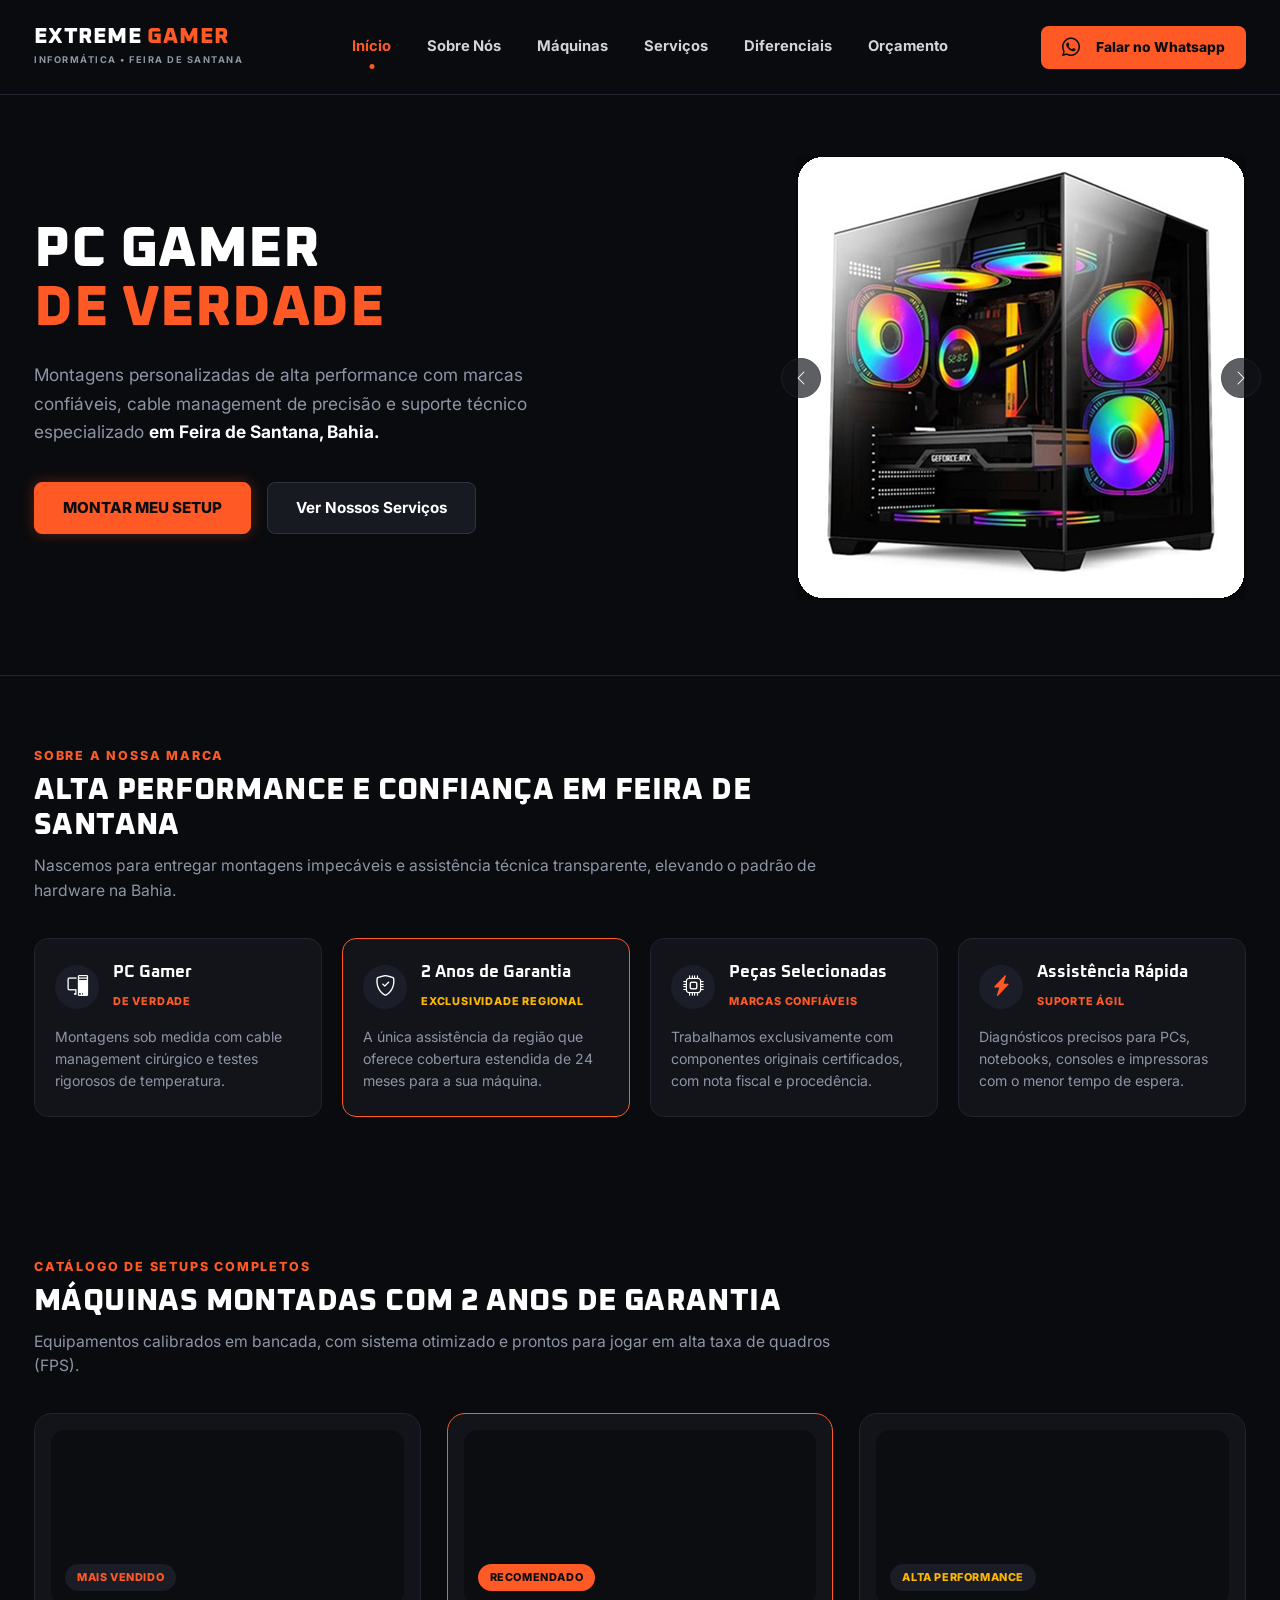
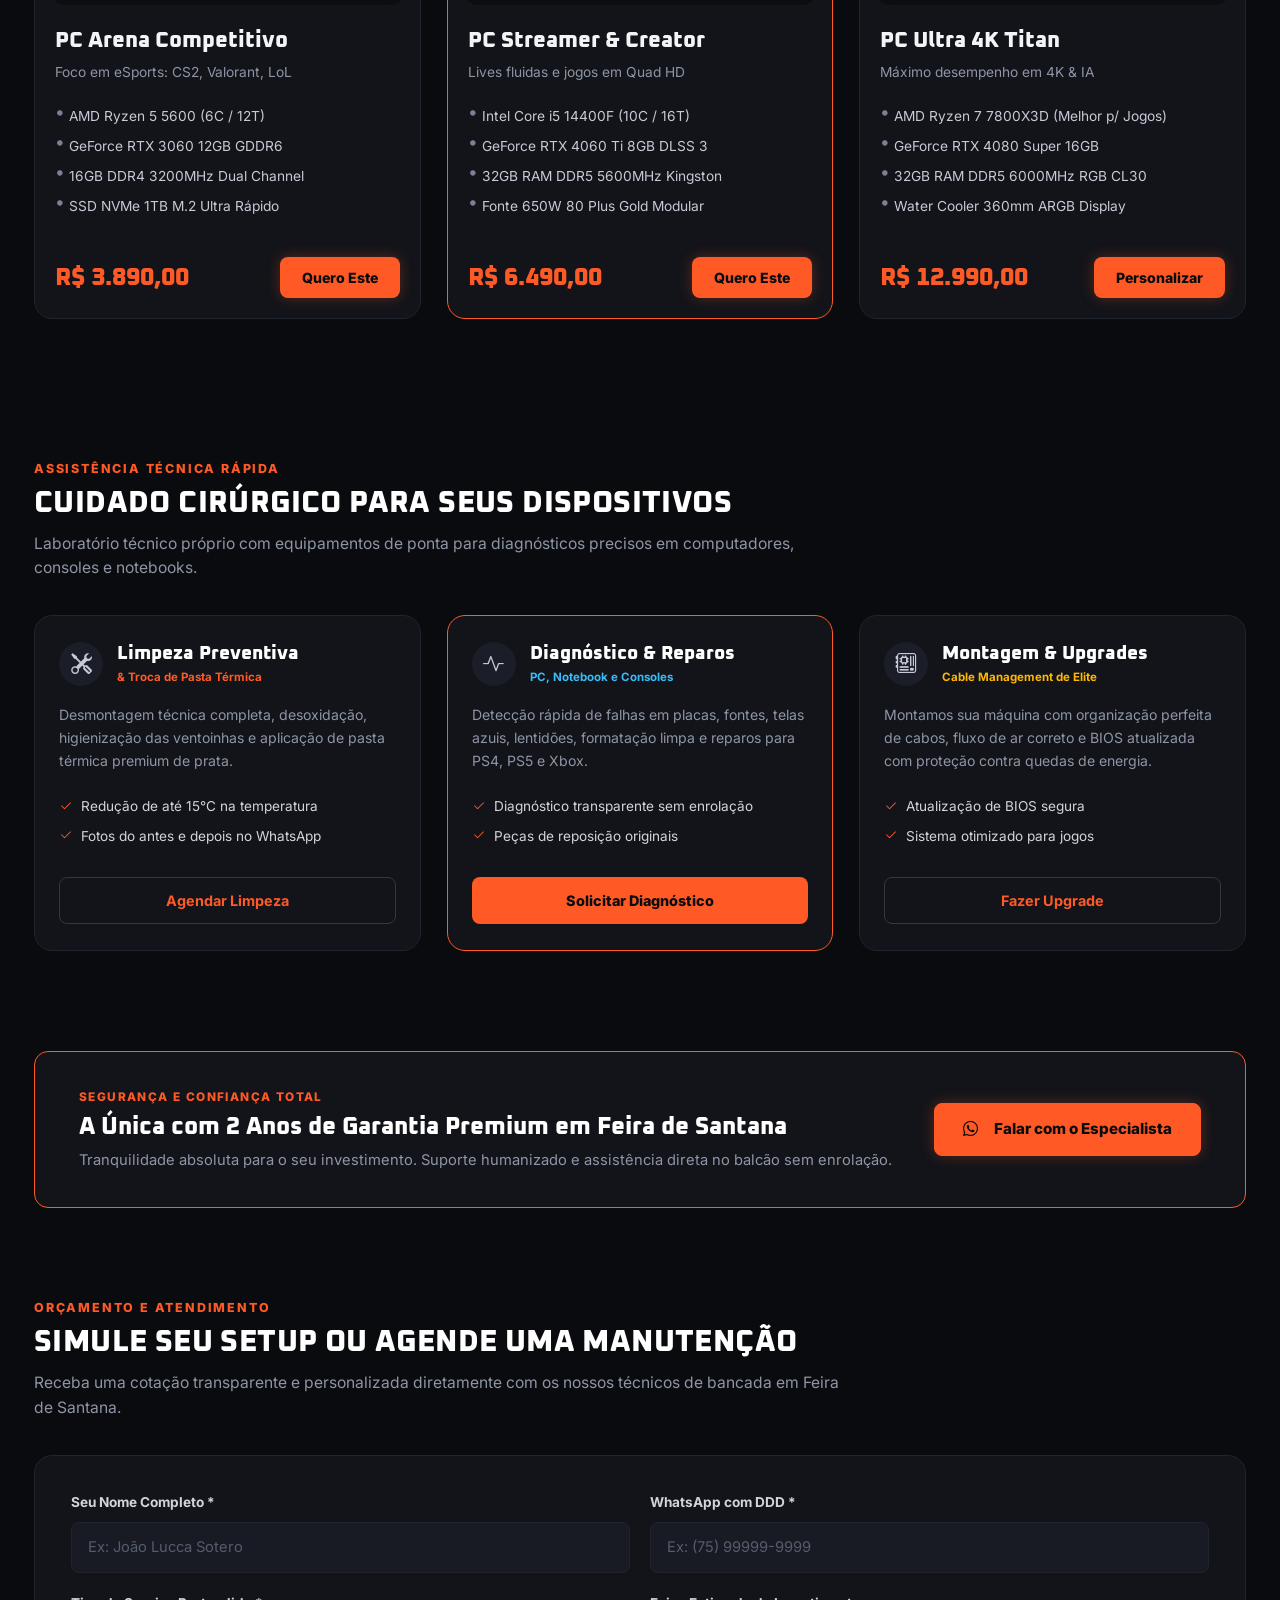
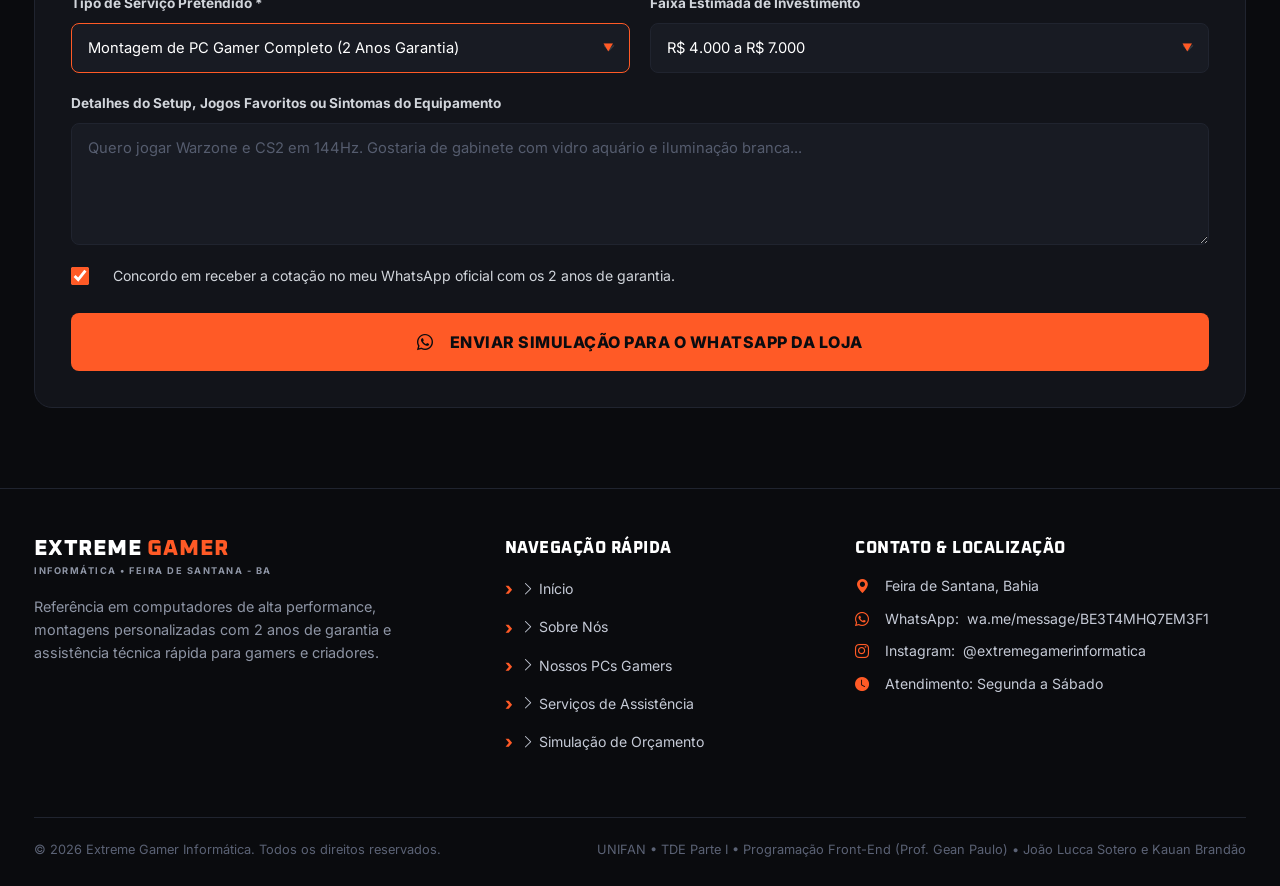
==== frontend/index.html @ c476039d "feat: adiciona  componentes  Bootstrap  e icones   do Bootstrap  Bootstrap Icons" ====
<!DOCTYPE html>
<html lang="pt-BR">
<head>
  <meta charset="UTF-8">
  <meta name="viewport" content="width=device-width, initial-scale=1.0">
  <meta name="description" content="Extreme Gamer Informática - PC Gamer Premium de Verdade com 2 Anos de Garantia e Assistência Técnica Especializada em Feira de Santana, Bahia.">
  <meta name="keywords" content="PC Gamer, Extreme Gamer, Informática, Assistência Técnica, Feira de Santana, Montagem de PC, Manutenção">
  <meta name="author" content="João Lucca Sotero e Kauan Brandão - UNIFAN">
  
  <title>Extreme Gamer Informática | PC Gamer de Verdade &amp; Assistência Técnica</title>

  <!-- ETAPA 4: Bootstrap 5 CSS via CDN -->
  <link href="https://cdn.jsdelivr.net/npm/bootstrap@5.3.3/dist/css/bootstrap.min.css" rel="stylesheet" integrity="sha384-QWTKZyjpPEjISv5WaRU9OFeRpok6YctnYmDr5pNlyT2bRjXh0JMhjY6hW+ALEwIH" crossorigin="anonymous">

  <!-- ETAPA 4: Bootstrap Icons via CDN -->
  <link rel="stylesheet" href="https://cdn.jsdelivr.net/npm/bootstrap-icons@1.11.3/font/bootstrap-icons.min.css">

  <!-- ETAPA 3: Estilização Autoral CSS3 (Precedência sobre Bootstrap) -->
  <link rel="stylesheet" href="style.css">
</head>
<body>

  <!-- =========================================================================
       1. HEADER E NAVEGAÇÃO PRINCIPAL (MODELO BOOTSTRAP: NAVBAR)
       ========================================================================= -->
  <header id="topo" class="cabecalho-principal">
    <nav class="navbar navbar-expand-lg bg-body-tertiary">
      <div class="container header-container">
        
        <!-- Logotipo da Marca (navbar-brand) -->
        <a class="navbar-brand logo-link" href="#inicio" title="Extreme Gamer Informática">
          <div class="logo-box">
            <span class="logo-titulo">EXTREME <span class="destaque-laranja">GAMER</span></span>
            <span class="logo-sub">INFORMÁTICA • FEIRA DE SANTANA</span>
          </div>
        </a>

        <!-- Botão Hambúrguer Mobile (navbar-toggler) -->
        <button class="navbar-toggler" type="button" data-bs-toggle="collapse" data-bs-target="#navbarNavDropdown" aria-controls="navbarNavDropdown" aria-expanded="false" aria-label="Toggle navigation">
          <span class="navbar-toggler-icon"></span>
        </button>

        <!-- Menu de Navegação (collapse navbar-collapse) -->
        <div class="collapse navbar-collapse justify-content-center" id="navbarNavDropdown">
          <ul class="navbar-nav menu-lista">
            <li class="nav-item">
              <a class="nav-link active" aria-current="page" href="#inicio">Início</a>
            </li>
            <li class="nav-item">
              <a class="nav-link" href="#sobre">Sobre Nós</a>
            </li>
            <li class="nav-item">
              <a class="nav-link" href="#produtos">Máquinas</a>
            </li>
            <li class="nav-item">
              <a class="nav-link" href="#servicos">Serviços</a>
            </li>
            <li class="nav-item">
              <a class="nav-link" href="#diferenciais">Diferenciais</a>
            </li>
            <li class="nav-item">
              <a class="nav-link" href="#orcamento">Orçamento</a>
            </li>
          </ul>

          <!-- Botão WhatsApp no menu recolhido (Mobile) -->
          <div class="d-lg-none mt-3 text-center">
            <a href="https://wa.me/message/BE3T4MHQ7EM3F1" target="_blank" rel="noopener noreferrer" class="btn btn-whatsapp-header w-100">
              <i class="bi bi-whatsapp whatsapp-icon me-2" aria-hidden="true"></i>
              Falar no Whatsapp
            </a>
          </div>
        </div>

        <!-- Botão WhatsApp (Desktop) -->
        <div class="header-cta d-none d-lg-block">
          <a href="https://wa.me/message/BE3T4MHQ7EM3F1" target="_blank" rel="noopener noreferrer" class="btn btn-whatsapp-header">
            <i class="bi bi-whatsapp whatsapp-icon me-2" aria-hidden="true"></i>
            Falar no Whatsapp
          </a>
        </div>

      </div>
    </nav>
  </header>

  <!-- =========================================================================
       2. CONTEÚDO PRINCIPAL DO SITE
       ========================================================================= -->
  <main id="conteudo-principal">

    <!-- ======================================================
         SEÇÃO HERO / BOAS-VINDAS (MODELO BOOTSTRAP: CAROUSEL)
         ====================================================== -->
    <section id="inicio" class="secao-hero" aria-label="Apresentação inicial e destaques">
      <div class="container hero-container">
        
        <!-- Bloco de Texto e Chamada de Ação (Sem botões desnecessários) -->
        <div class="hero-texto">
          <h1 class="hero-titulo">
            PC GAMER <br>
            <span class="destaque-laranja">DE VERDADE</span>
          </h1>
          <p class="hero-descricao">
            Montagens personalizadas de alta performance com marcas confiáveis, cable management de precisão e suporte técnico especializado <strong>em Feira de Santana, Bahia.</strong>
          </p>

          <div class="hero-botoes">
            <a href="#orcamento" class="btn btn-primario">MONTAR MEU SETUP</a>
            <a href="#servicos" class="btn btn-secundario">Ver Nossos Serviços</a>
          </div>
        </div>

        
        <div class="hero-imagem-wrapper">
          <div id="carouselExample" class="carousel slide">
            <div class="carousel-inner">
              <div class="carousel-item active">
                <div class="hero-card-pc">
                  <img src="img/hero-pc.png" class="d-block w-100 hero-imagem" alt="Setup Gamer PC Arena Competitivo">
                </div>
              </div>
              <div class="carousel-item">
                <div class="hero-card-pc">
                  <img src="img/hero-pc.png" class="d-block w-100 hero-imagem" alt="Setup Gamer PC Streamer e Creator">
                </div>
              </div>
              <div class="carousel-item">
                <div class="hero-card-pc">
                  <img src="img/hero-pc.png" class="d-block w-100 hero-imagem" alt="Setup Gamer PC Ultra 4K Titan">
                </div>
              </div>
            </div>
            
            
            <button class="carousel-control-prev" type="button" data-bs-target="#carouselExample" data-bs-slide="prev">
              <span class="carousel-control-prev-icon" aria-hidden="true"></span>
              <span class="visually-hidden">Previous</span>
            </button>
            <button class="carousel-control-next" type="button" data-bs-target="#carouselExample" data-bs-slide="next">
              <span class="carousel-control-next-icon" aria-hidden="true"></span>
              <span class="visually-hidden">Next</span>
            </button>
          </div>
        </div>

      </div>
    </section>

    <!-- ======================================================
         SEÇÃO SOBRE A MARCA
         ====================================================== -->
    <section id="sobre" class="secao-sobre" aria-label="Sobre a Extreme Gamer Informática">
      <div class="container">
        
        <header class="secao-cabecalho alinhado-esquerda">
          <span class="subtitulo-secao">SOBRE A NOSSA MARCA</span>
          <h2 class="titulo-secao">ALTA PERFORMANCE E CONFIANÇA EM FEIRA DE SANTANA</h2>
          <p class="descricao-secao">
            Nascemos para entregar montagens impecáveis e assistência técnica transparente, elevando o padrão de hardware na Bahia.
          </p>
        </header>

        <!-- Grade de Pilares da Marca -->
        <div class="sobre-grid">
          
          <!-- Card 1: PC Gamer de Verdade -->
          <div class="sobre-card card">
            <div class="card-body p-0">
              <div class="sobre-card-cabecalho">
                <div class="sobre-icone-box">
                  <i class="bi bi-pc-display" aria-hidden="true"></i>
                </div>
                <div class="sobre-card-info">
                  <h3 class="sobre-card-titulo">PC Gamer</h3>
                  <span class="sobre-tag-sub">DE VERDADE</span>
                </div>
              </div>
              <p>
                Montagens sob medida com cable management cirúrgico e testes rigorosos de temperatura.
              </p>
            </div>
          </div>

          <!-- Card 2: 2 Anos de Garantia (Destaque Laranja) -->
          <div class="sobre-card card destaque-garantia">
            <div class="card-body p-0">
              <div class="sobre-card-cabecalho">
                <div class="sobre-icone-box">
                  <i class="bi bi-shield-check" aria-hidden="true"></i>
                </div>
                <div class="sobre-card-info">
                  <h3 class="sobre-card-titulo">2 Anos de Garantia</h3>
                  <span class="sobre-tag-sub ouro">EXCLUSIVIDADE REGIONAL</span>
                </div>
              </div>
              <p>
                A única assistência da região que oferece cobertura estendida de 24 meses para a sua máquina.
              </p>
            </div>
          </div>

          <!-- Card 3: Peças Selecionadas -->
          <div class="sobre-card card">
            <div class="card-body p-0">
              <div class="sobre-card-cabecalho">
                <div class="sobre-icone-box">
                  <i class="bi bi-cpu" aria-hidden="true"></i>
                </div>
                <div class="sobre-card-info">
                  <h3 class="sobre-card-titulo">Peças Selecionadas</h3>
                  <span class="sobre-tag-sub">MARCAS CONFIÁVEIS</span>
                </div>
              </div>
              <p>
                Trabalhamos exclusivamente com componentes originais certificados, com nota fiscal e procedência.
              </p>
            </div>
          </div>

          <!-- Card 4: Assistência Rápida -->
          <div class="sobre-card card">
            <div class="card-body p-0">
              <div class="sobre-card-cabecalho">
                <div class="sobre-icone-box text-orange">
                  <i class="bi bi-lightning-charge-fill" aria-hidden="true"></i>
                </div>
                <div class="sobre-card-info">
                  <h3 class="sobre-card-titulo">Assistência Rápida</h3>
                  <span class="sobre-tag-sub">SUPORTE ÁGIL</span>
                </div>
              </div>
              <p>
                Diagnósticos precisos para PCs, notebooks, consoles e impressoras com o menor tempo de espera.
              </p>
            </div>
          </div>

        </div>

      </div>
    </section>

    <!-- ======================================================
         SEÇÃO PRODUTOS / MÁQUINAS (MODELO BOOTSTRAP: CARDS)
         ====================================================== -->
    <section id="produtos" class="secao-produtos" aria-label="Nossos Computadores Gamers">
      <div class="container">
        
        <header class="secao-cabecalho alinhado-esquerda">
          <span class="subtitulo-secao">CATÁLOGO DE SETUPS COMPLETOS</span>
          <h2 class="titulo-secao">MÁQUINAS MONTADAS COM 2 ANOS DE GARANTIA</h2>
          <p class="descricao-secao">
            Equipamentos calibrados em bancada, com sistema otimizado e prontos para jogar em alta taxa de quadros (FPS).
          </p>
        </header>

        <div class="cards-grid">
          
          <!-- Setup 1: PC Arena Competitivo -->
          <article class="card produto-card" id="pc-arena">
            <div class="produto-topo-box">
              <div class="produto-imagem-placeholder" aria-hidden="true"></div>
              <span class="badge-card badge-dark">MAIS VENDIDO</span>
            </div>
            
            <div class="card-body">
              <h5 class="card-title produto-nome">PC Arena Competitivo</h5>
              <p class="card-text produto-foco">Foco em eSports: CS2, Valorant, LoL</p>
              
              <ul class="produto-specs">
                <li>AMD Ryzen 5 5600 (6C / 12T)</li>
                <li>GeForce RTX 3060 12GB GDDR6</li>
                <li>16GB DDR4 3200MHz Dual Channel</li>
                <li>SSD NVMe 1TB M.2 Ultra Rápido</li>
              </ul>

              <div class="produto-rodape">
                <div class="preco-box">
                  <span class="preco-valor">R$ 3.890,00</span>
                </div>
                <a href="#orcamento" class="btn btn-primary btn-card">Quero Este</a>
              </div>
            </div>
          </article>

          <!-- Setup 2: PC Streamer & Creator (Destaque com Borda Laranja) -->
          <article class="card produto-card destaque-borda" id="pc-streamer">
            <div class="produto-topo-box">
              <div class="produto-imagem-placeholder" aria-hidden="true"></div>
              <span class="badge-card badge-laranja">RECOMENDADO</span>
            </div>

            <div class="card-body">
              <h5 class="card-title produto-nome">PC Streamer &amp; Creator</h5>
              <p class="card-text produto-foco">Lives fluidas e jogos em Quad HD</p>
              
              <ul class="produto-specs">
                <li>Intel Core i5 14400F (10C / 16T)</li>
                <li>GeForce RTX 4060 Ti 8GB DLSS 3</li>
                <li>32GB RAM DDR5 5600MHz Kingston</li>
                <li>Fonte 650W 80 Plus Gold Modular</li>
              </ul>

              <div class="produto-rodape">
                <div class="preco-box">
                  <span class="preco-valor">R$ 6.490,00</span>
                </div>
                <a href="#orcamento" class="btn btn-primary btn-card">Quero Este</a>
              </div>
            </div>
          </article>

          <!-- Setup 3: PC Ultra 4K Titan -->
          <article class="card produto-card" id="pc-titan">
            <div class="produto-topo-box">
              <div class="produto-imagem-placeholder" aria-hidden="true"></div>
              <span class="badge-card badge-ouro-escuro">ALTA PERFORMANCE</span>
            </div>

            <div class="card-body">
              <h5 class="card-title produto-nome">PC Ultra 4K Titan</h5>
              <p class="card-text produto-foco">Máximo desempenho em 4K &amp; IA</p>
              
              <ul class="produto-specs">
                <li>AMD Ryzen 7 7800X3D (Melhor p/ Jogos)</li>
                <li>GeForce RTX 4080 Super 16GB</li>
                <li>32GB RAM DDR5 6000MHz RGB CL30</li>
                <li>Water Cooler 360mm ARGB Display</li>
              </ul>

              <div class="produto-rodape">
                <div class="preco-box">
                  <span class="preco-valor">R$ 12.990,00</span>
                </div>
                <a href="#orcamento" class="btn btn-primary btn-card">Personalizar</a>
              </div>
            </div>
          </article>

        </div>

      </div>
    </section>

    <!-- ======================================================
         SEÇÃO SERVIÇOS TÉCNICOS (MODELO BOOTSTRAP: CARDS)
         ====================================================== -->
    <section id="servicos" class="secao-servicos" aria-label="Serviços Técnicos e Assistência Especializada">
      <div class="container">
        
        <header class="secao-cabecalho alinhado-esquerda">
          <span class="subtitulo-secao">ASSISTÊNCIA TÉCNICA RÁPIDA</span>
          <h2 class="titulo-secao">CUIDADO CIRÚRGICO PARA SEUS DISPOSITIVOS</h2>
          <p class="descricao-secao">
            Laboratório técnico próprio com equipamentos de ponta para diagnósticos precisos em computadores, consoles e notebooks.
          </p>
        </header>

        <div class="servicos-grid">
          
          <!-- Serviço 1: Limpeza Preventiva -->
          <article class="card servico-card">
            <div class="card-body p-0 d-flex flex-column h-100">
              <div class="servico-card-cabecalho">
                <div class="servico-icone-box">
                  <i class="bi bi-tools" aria-hidden="true"></i>
                </div>
                <div class="servico-cabecalho-texto">
                  <h5 class="card-title servico-titulo">Limpeza Preventiva</h5>
                  <span class="servico-subtitulo-tag">&amp; Troca de Pasta Térmica</span>
                </div>
              </div>

              <p class="card-text servico-descricao">
                Desmontagem técnica completa, desoxidação, higienização das ventoinhas e aplicação de pasta térmica premium de prata.
              </p>

              <ul class="servico-lista-beneficios">
                <li><i class="bi bi-check2 text-orange me-2" aria-hidden="true"></i>Redução de até 15°C na temperatura</li>
                <li><i class="bi bi-check2 text-orange me-2" aria-hidden="true"></i>Fotos do antes e depois no WhatsApp</li>
              </ul>

              <div class="servico-btn-wrapper mt-auto">
                <a href="#orcamento" class="btn btn-outline-servico">Agendar Limpeza</a>
              </div>
            </div>
          </article>

          <!-- Serviço 2: Diagnóstico & Reparos (Destaque Borda Laranja) -->
          <article class="card servico-card destaque-borda">
            <div class="card-body p-0 d-flex flex-column h-100">
              <div class="servico-card-cabecalho">
                <div class="servico-icone-box">
                  <i class="bi bi-activity" aria-hidden="true"></i>
                </div>
                <div class="servico-cabecalho-texto">
                  <h5 class="card-title servico-titulo">Diagnóstico &amp; Reparos</h5>
                  <span class="servico-subtitulo-tag tag-cyan">PC, Notebook e Consoles</span>
                </div>
              </div>

              <p class="card-text servico-descricao">
                Detecção rápida de falhas em placas, fontes, telas azuis, lentidões, formatação limpa e reparos para PS4, PS5 e Xbox.
              </p>

              <ul class="servico-lista-beneficios">
                <li><i class="bi bi-check2 text-orange me-2" aria-hidden="true"></i>Diagnóstico transparente sem enrolação</li>
                <li><i class="bi bi-check2 text-orange me-2" aria-hidden="true"></i>Peças de reposição originais</li>
              </ul>

              <div class="servico-btn-wrapper mt-auto">
                <a href="#orcamento" class="btn btn-primario-servico">Solicitar Diagnóstico</a>
              </div>
            </div>
          </article>

          <!-- Serviço 3: Montagem & Upgrades -->
          <article class="card servico-card">
            <div class="card-body p-0 d-flex flex-column h-100">
              <div class="servico-card-cabecalho">
                <div class="servico-icone-box">
                  <i class="bi bi-motherboard" aria-hidden="true"></i>
                </div>
                <div class="servico-cabecalho-texto">
                  <h5 class="card-title servico-titulo">Montagem &amp; Upgrades</h5>
                  <span class="servico-subtitulo-tag tag-ouro">Cable Management de Elite</span>
                </div>
              </div>

              <p class="card-text servico-descricao">
                Montamos sua máquina com organização perfeita de cabos, fluxo de ar correto e BIOS atualizada com proteção contra quedas de energia.
              </p>

              <ul class="servico-lista-beneficios">
                <li><i class="bi bi-check2 text-orange me-2" aria-hidden="true"></i>Atualização de BIOS segura</li>
                <li><i class="bi bi-check2 text-orange me-2" aria-hidden="true"></i>Sistema otimizado para jogos</li>
              </ul>

              <div class="servico-btn-wrapper mt-auto">
                <a href="#orcamento" class="btn btn-outline-servico">Fazer Upgrade</a>
              </div>
            </div>
          </article>

        </div>

      </div>
    </section>

    <!-- ======================================================
         SEÇÃO CALLOUT: GARANTIA DESTAQUE (DIFERENCIAIS)
         ====================================================== -->
    <section id="diferenciais" class="secao-banner-garantia" aria-label="Garantia Premium em Feira de Santana">
      <div class="container">
        
        <div class="garantia-banner-box">
          <div class="garantia-banner-texto">
            <span class="banner-tag">SEGURANÇA E CONFIANÇA TOTAL</span>
            <h3 class="banner-titulo">A Única com 2 Anos de Garantia Premium em Feira de Santana</h3>
            <p class="banner-descricao">
              Tranquilidade absoluta para o seu investimento. Suporte humanizado e assistência direta no balcão sem enrolação.
            </p>
          </div>

          <div class="garantia-banner-cta">
            <a href="https://wa.me/message/BE3T4MHQ7EM3F1" target="_blank" rel="noopener noreferrer" class="btn btn-primario">
              <i class="bi bi-whatsapp me-2" aria-hidden="true"></i> Falar com o Especialista
            </a>
          </div>
        </div>

      </div>
    </section>

    <!-- ======================================================
         SEÇÃO FORMULÁRIO DE ORÇAMENTO
         ====================================================== -->
    <section id="orcamento" class="secao-orcamento" aria-label="Simulador de Orçamento e Agendamento">
      <div class="container">
        
        <header class="secao-cabecalho alinhado-esquerda">
          <span class="subtitulo-secao">ORÇAMENTO E ATENDIMENTO</span>
          <h2 class="titulo-secao">SIMULE SEU SETUP OU AGENDE UMA MANUTENÇÃO</h2>
          <p class="descricao-secao">
            Receba uma cotação transparente e personalizada diretamente com os nossos técnicos de bancada em Feira de Santana.
          </p>
        </header>

        <!-- Formulário Funcional Semântico -->
        <div class="formulario-wrapper">
          <form id="form-orcamento" class="form-estilizado" action="https://wa.me/message/BE3T4MHQ7EM3F1" method="GET" target="_blank">
            
            <div class="form-grid">
              
              <!-- Campo: Nome Completo -->
              <div class="form-grupo">
                <label for="campo-nome" class="form-label">Seu Nome Completo *</label>
                <input type="text" id="campo-nome" name="nome" class="form-input" placeholder="Ex: João Lucca Sotero" required autocomplete="name">
              </div>

              <!-- Campo: WhatsApp / Telefone -->
              <div class="form-grupo">
                <label for="campo-whatsapp" class="form-label">WhatsApp com DDD *</label>
                <input type="tel" id="campo-whatsapp" name="whatsapp" class="form-input" placeholder="Ex: (75) 99999-9999" required autocomplete="tel">
              </div>

              <!-- Campo: Tipo de Atendimento / Serviço -->
              <div class="form-grupo">
                <label for="campo-servico" class="form-label">Tipo de Serviço Pretendido *</label>
                <div class="select-wrapper">
                  <select id="campo-servico" name="servico" class="form-select foco-laranja" required>
                    <option value="pc-completo" selected>Montagem de PC Gamer Completo (2 Anos Garantia)</option>
                    <option value="limpeza">Limpeza Preventiva &amp; Troca de Pasta Térmica</option>
                    <option value="diagnostico">Diagnóstico &amp; Conserto (PC, Notebook ou Console)</option>
                    <option value="upgrade">Upgrade de Componentes (GPU, RAM, SSD, Fonte)</option>
                    <option value="outro">Outro serviço / Dúvida técnica</option>
                  </select>
                </div>
              </div>

              <!-- Campo: Faixa de Orçamento Estimada -->
              <div class="form-grupo">
                <label for="campo-orcamento" class="form-label">Faixa Estimada de Investimento</label>
                <div class="select-wrapper">
                  <select id="campo-orcamento" name="faixa_valor" class="form-select">
                    <option value="ate-4000">Até R$ 4.000,00</option>
                    <option value="4000-7000" selected>R$ 4.000 a R$ 7.000</option>
                    <option value="7000-12000">R$ 7.000 a R$ 12.000</option>
                    <option value="acima-12000">Acima de R$ 12.000 (Linha Entusiasta)</option>
                    <option value="apenas-manutencao">Apenas valor da manutenção técnica</option>
                  </select>
                </div>
              </div>

            </div>

            <!-- Campo: Detalhes do Pedido ou Sintomas do Aparelho -->
            <div class="form-grupo full-width">
              <label for="campo-mensagem" class="form-label">Detalhes do Setup, Jogos Favoritos ou Sintomas do Equipamento</label>
              <textarea id="campo-mensagem" name="mensagem" class="form-textarea" rows="4" placeholder="Quero jogar Warzone e CS2 em 144Hz. Gostaria de gabinete com vidro aquário e iluminação branca..."></textarea>
            </div>

            <!-- Termos e Checkbox de Consentimento -->
            <div class="form-grupo-checkbox full-width">
              <label class="checkbox-label" for="campo-concordo">
                <input type="checkbox" id="campo-concordo" name="concordo" required checked>
                <span class="custom-checkbox"></span>
                <span class="checkbox-texto">Concordo em receber a cotação no meu WhatsApp oficial com os 2 anos de garantia.</span>
              </label>
            </div>

            <!-- Botão de Envio do Formulário (MODELO BOOTSTRAP: BUTTON) -->
            <div class="form-botao-wrapper full-width">
              <button type="submit" class="btn btn-submit">
                <i class="bi bi-whatsapp me-2" aria-hidden="true"></i> ENVIAR SIMULAÇÃO PARA O WHATSAPP DA LOJA
              </button>
            </div>

          </form>
        </div>

      </div>
    </section>

  </main>

  <!-- =========================================================================
       3. RODAPÉ INSTITUCIONAL
       ========================================================================= -->
  <footer id="contato" class="rodape-principal">
    <div class="container">
      
      <div class="rodape-grid">
        
        <!-- Coluna 1: Dados Institucionais da Loja -->
        <div class="rodape-coluna">
          <div class="logo-box">
            <span class="logo-titulo">EXTREME <span class="destaque-laranja">GAMER</span></span>
            <span class="logo-sub">INFORMÁTICA • FEIRA DE SANTANA - BA</span>
          </div>
          <p class="rodape-slogan">
            Referência em computadores de alta performance, montagens personalizadas com 2 anos de garantia e assistência técnica rápida para gamers e criadores.
          </p>
        </div>

        <!-- Coluna 2: Links Rápidos de Navegação -->
        <div class="rodape-coluna">
          <h4 class="rodape-titulo">NAVEGAÇÃO RÁPIDA</h4>
          <ul class="rodape-links">
            <li><a href="#inicio"><i class="bi bi-chevron-right me-1" aria-hidden="true"></i>Início</a></li>
            <li><a href="#sobre"><i class="bi bi-chevron-right me-1" aria-hidden="true"></i>Sobre Nós</a></li>
            <li><a href="#produtos"><i class="bi bi-chevron-right me-1" aria-hidden="true"></i>Nossos PCs Gamers</a></li>
            <li><a href="#servicos"><i class="bi bi-chevron-right me-1" aria-hidden="true"></i>Serviços de Assistência</a></li>
            <li><a href="#orcamento"><i class="bi bi-chevron-right me-1" aria-hidden="true"></i>Simulação de Orçamento</a></li>
          </ul>
        </div>

        <!-- Coluna 3: Informações de Contato e Redes Oficiais -->
        <div class="rodape-coluna">
          <h4 class="rodape-titulo">CONTATO &amp; LOCALIZAÇÃO</h4>
          <ul class="rodape-contatos">
            <li><i class="bi bi-geo-alt-fill text-orange me-2" aria-hidden="true"></i> Feira de Santana, Bahia</li>
            <li><i class="bi bi-whatsapp text-orange me-2" aria-hidden="true"></i> WhatsApp: <a href="https://wa.me/message/BE3T4MHQ7EM3F1" target="_blank" rel="noopener noreferrer">wa.me/message/BE3T4MHQ7EM3F1</a></li>
            <li><i class="bi bi-instagram text-orange me-2" aria-hidden="true"></i> Instagram: <a href="https://www.instagram.com/extremegamerinformatica/" target="_blank" rel="noopener noreferrer">@extremegamerinformatica</a></li>
            <li><i class="bi bi-clock-fill text-orange me-2" aria-hidden="true"></i> Atendimento: Segunda a Sábado</li>
          </ul>
        </div>

      </div>

      <!-- Linha Divisória e Créditos Acadêmicos Obrigatórios -->
      <div class="rodape-creditos">
        <p class="direitos">
          &copy; 2026 Extreme Gamer Informática. Todos os direitos reservados.
        </p>
        <p class="projeto-academico">
          UNIFAN • TDE Parte I • Programação Front-End (Prof. Gean Paulo) • João Lucca Sotero e Kauan Brandão
        </p>
      </div>

    </div>
  </footer>

  <!-- ETAPA 4: Bootstrap 5 Bundle JS via CDN (para funcionamento dos componentes nativos) -->
  <script src="https://cdn.jsdelivr.net/npm/bootstrap@5.3.3/dist/js/bootstrap.bundle.min.js" integrity="sha384-YvpcrYf0tY3lHB60NNkmXc5s9fDVZLESaAA55NDzOxhy9GkcIdslK1eN7N6jIeHz" crossorigin="anonymous"></script>

</body>
</html>
---- frontend/style.css ----
/* ==========================================================================
   PROJETO ACADÊMICO - TDE PARTE I (UNIFAN)
   Disciplina: Programação Front-End | Docente: Gean Paulo
   Discentes: João Lucca Sotero e Kauan Brandão
   Empresa: Extreme Gamer Informática (Feira de Santana - BA)
   
   ETAPA 3 – DESENVOLVIMENTO CSS3
   • 8.1 Propriedades CSS (Transitions, Transforms, Box-shadows, Gradients, etc.)
   • 8.2 Variáveis CSS (:root) - Design System da Marca
   • 8.3 CSS Flexbox e Grid
   • 8.4 Responsividade - Media Queries (Computador, Tablet e Smartphone)

   ETAPA 4 – BOOTSTRAP 5 VIA CDN (Utilização Conjunta de Bootstrap + CSS Próprio)
   • Componente 1: Navbar/Menu (navbar, navbar-toggler, collapse, nav-link)
   • Componente 2: Carousel (carousel slide, carousel-inner, carousel-control-prev/next)
   • Componente 3: Cards (card, card-body, card-title, card-text)
   • Componente 4: Buttons (btn, btn-primary)
   ========================================================================== */

/* --------------------------------------------------------------------------
   1. IMPORTAÇÃO DE TIPOGRAFIA (Google Fonts)
   -------------------------------------------------------------------------- */
@import url('https://fonts.googleapis.com/css2?family=Inter:wght@400;500;600;700;800;900&family=Oxanium:wght@600;700;800;900&display=swap');

/* --------------------------------------------------------------------------
   8.2. VARIÁVEIS CSS (:root) - DESIGN SYSTEM DA EXTREME GAMER
   Facilita a padronização e consistência da identidade visual em todo o site.
   -------------------------------------------------------------------------- */
:root {
  /* Paleta Dark Gamer Fiel ao Mockup Oficial */
  --bg-dark: #0A0B0E;
  --bg-surface: #12141A;
  --bg-surface-elevated: #1A1D25;
  --bg-card-placeholder: #0C0D11;
  --bg-input: #181B23;
  --bg-icon-circle: #1B1E28;

  /* Cores de Destaque da Marca (Laranja Neon e Variações) */
  --primary-orange: #FF5A26;
  --primary-orange-hover: #FF7244;
  --primary-orange-active: #E04818;
  --primary-orange-glow: rgba(255, 90, 38, 0.35);
  --primary-orange-subtle: rgba(255, 90, 38, 0.12);

  /* Acentos Complementares de Hardware */
  --accent-gold: #FFB800;
  --accent-cyan: #38BDF8;
  --accent-green: #10B981;

  /* Tipografia e Escala de Cores de Texto */
  --text-white: #FFFFFF;
  --text-primary: #F3F4F6;
  --text-muted: #8E95A5;
  --text-subtle: #5B6275;
  --text-dark: #0B0C10;

  /* Bordas e Linhas Tecnológicas */
  --border-subtle: #20242F;
  --border-button: #2F3442;
  --border-focus: #FF5A26;

  /* Tipografia Estruturada */
  --font-heading: 'Oxanium', system-ui, -apple-system, sans-serif;
  --font-body: 'Inter', system-ui, -apple-system, sans-serif;

  /* Sombras e Profundidade 3D */
  --shadow-card: 0 10px 30px rgba(0, 0, 0, 0.5);
  --shadow-neon-sm: 0 0 14px rgba(255, 90, 38, 0.3);
  --shadow-neon: 0 0 25px rgba(255, 90, 38, 0.5);

  /* Transições Suaves */
  --transition-fast: 0.2s ease;
  --transition-normal: 0.25s cubic-bezier(0.16, 1, 0.3, 1);

  /* Raios de Arredondamento */
  --radius-sm: 6px;
  --radius-md: 8px;
  --radius-lg: 14px;
  --radius-xl: 18px;
  --radius-full: 9999px;
}

/* --------------------------------------------------------------------------
   8.1. PROPRIEDADES CSS: RESET E NORMALIZAÇÃO DE COMPATIBILIDADE
   Sobrescreve estilos padrões do Bootstrap para garantir a identidade gamer.
   -------------------------------------------------------------------------- */
*, *::before, *::after {
  box-sizing: border-box;
  margin: 0;
  padding: 0;
}

html {
  scroll-behavior: smooth;
  scroll-padding-top: 85px;
  font-size: 16px;
}

body {
  background-color: var(--bg-dark);
  color: var(--text-primary);
  font-family: var(--font-body);
  line-height: 1.6;
  overflow-x: hidden;
  accent-color: var(--primary-orange);
  -webkit-font-smoothing: antialiased;
}

/* Normalização de componentes Bootstrap sobre o tema dark */
.bg-body-tertiary {
  background-color: var(--bg-dark) !important;
}

.card {
  background-color: var(--bg-surface);
  border: 1px solid var(--border-subtle);
  color: inherit;
}

/* Container Responsivo Padronizado */
.container {
  width: 100%;
  max-width: 1260px;
  margin-left: auto;
  margin-right: auto;
  padding-left: 24px;
  padding-right: 24px;
}

/* Links Globais */
a {
  color: inherit;
  text-decoration: none;
  transition: var(--transition-fast);
}

img {
  max-width: 100%;
  height: auto;
  display: block;
}

/* Títulos Globais com Oxanium */
h1, h2, h3, h4, h5, h6 {
  font-family: var(--font-heading);
  color: var(--text-white);
  font-weight: 800;
  line-height: 1.18;
}

.destaque-laranja,
.text-orange {
  color: var(--primary-orange) !important;
}

/* Cabeçalhos de Seções (Alinhados à Esquerda conforme o mockup) */
.secao-cabecalho.alinhado-esquerda {
  text-align: left;
  max-width: 820px;
  margin: 0 0 35px 0;
}

.subtitulo-secao {
  display: block;
  font-family: var(--font-body);
  font-size: 0.78rem;
  font-weight: 800;
  letter-spacing: 1.8px;
  color: var(--primary-orange);
  margin-bottom: 8px;
  text-transform: uppercase;
}

.titulo-secao {
  font-size: 1.85rem;
  font-weight: 800;
  color: var(--text-white);
  margin-bottom: 10px;
  letter-spacing: 0.4px;
  text-transform: uppercase;
}

.descricao-secao {
  font-size: 0.98rem;
  color: var(--text-muted);
  line-height: 1.55;
}

/* --------------------------------------------------------------------------
   ETAPA 4: COMPONENTE BOOTSTRAP - BUTTONS (ESTILIZADOS COM CSS3)
   -------------------------------------------------------------------------- */
.btn {
  display: inline-flex;
  align-items: center;
  justify-content: center;
  gap: 8px;
  padding: 12px 26px;
  font-family: var(--font-body);
  font-size: 0.92rem;
  font-weight: 700;
  border-radius: var(--radius-md);
  cursor: pointer;
  border: 1px solid transparent;
  transition: var(--transition-normal);
  text-align: center;
  white-space: nowrap;
}

/* Botão Primário Laranja Neon */
.btn-primario,
.btn-primary {
  background-color: var(--primary-orange) !important;
  border-color: var(--primary-orange) !important;
  color: var(--text-dark) !important;
  font-weight: 800;
  box-shadow: var(--shadow-neon-sm);
}

.btn-primario:hover,
.btn-primary:hover,
.btn-primary:focus {
  background-color: var(--primary-orange-hover) !important;
  border-color: var(--primary-orange-hover) !important;
  color: var(--text-dark) !important;
  transform: translateY(-2px);
  box-shadow: var(--shadow-neon);
}

/* Botão Secundário Dark Outline */
.btn-secundario {
  background-color: #171A21;
  color: var(--text-white);
  border: 1px solid var(--border-button);
}

.btn-secundario:hover {
  background-color: #20242F;
  border-color: #4A5063;
  color: var(--text-white);
  transform: translateY(-2px);
}

/* Botão WhatsApp no Cabeçalho */
.btn-whatsapp-header {
  background-color: var(--primary-orange);
  color: var(--text-dark);
  font-size: 0.86rem;
  font-weight: 800;
  padding: 10px 20px;
  border-radius: var(--radius-md);
  display: inline-flex;
  align-items: center;
  justify-content: center;
}

.btn-whatsapp-header:hover {
  background-color: var(--primary-orange-hover);
  color: var(--text-dark);
  transform: translateY(-2px);
  box-shadow: var(--shadow-neon-sm);
}

.whatsapp-icon {
  font-size: 1.15rem;
  line-height: 1;
  flex-shrink: 0;
}

/* --------------------------------------------------------------------------
   ETAPA 4: COMPONENTE BOOTSTRAP - NAVBAR / MENU (SEM JAVASCRIPT)
   A bola laranja segue o link clicado através de CSS puro (:focus / :active / .active)
   -------------------------------------------------------------------------- */
.cabecalho-principal {
  position: sticky;
  top: 0;
  z-index: 1000;
  background-color: #0A0B0E;
  border-bottom: 1px solid var(--border-subtle);
  padding: 14px 0;
  backdrop-filter: blur(12px);
  -webkit-backdrop-filter: blur(12px);
}

.header-container {
  display: flex;
  justify-content: space-between;
  align-items: center;
}

/* Logotipo */
.logo-box {
  display: flex;
  flex-direction: column;
}

.logo-titulo {
  font-family: var(--font-heading);
  font-size: 1.35rem;
  font-weight: 900;
  letter-spacing: 0.8px;
  color: var(--text-white);
  line-height: 1;
}

.logo-sub {
  font-family: var(--font-body);
  font-size: 0.58rem;
  font-weight: 700;
  letter-spacing: 1.5px;
  color: var(--text-muted);
  margin-top: 4px;
  text-transform: uppercase;
}

/* Menu de Navegação */
.menu-lista {
  display: flex;
  align-items: center;
  gap: 28px;
  list-style: none;
  margin-bottom: 0;
  padding-left: 0;
}

/* Estilização dos Links do Navbar */
.navbar-nav .nav-link {
  font-family: var(--font-body);
  font-size: 0.92rem;
  font-weight: 700;
  color: #D1D5DB !important;
  position: relative;
  padding: 6px 4px !important;
  transition: color var(--transition-fast);
}

.navbar-nav .nav-link:hover,
.navbar-nav .nav-link:focus,
.navbar-nav .nav-link:active,
.navbar-nav .nav-link.active {
  color: var(--primary-orange) !important;
  outline: none;
}

/* Bola Laranja em CSS Puro:
   Aparece e segue o link clicado ou focado via pseudo-classes :focus, :active e classe .active */
.navbar-nav .nav-link::after {
  content: '';
  position: absolute;
  bottom: -4px;
  left: 50%;
  transform: translateX(-50%) scale(0);
  width: 5px;
  height: 5px;
  background-color: var(--primary-orange);
  border-radius: 50%;
  opacity: 0;
  transition: transform 0.22s cubic-bezier(0.16, 1, 0.3, 1), opacity 0.2s ease;
}

.navbar-nav .nav-link.active::after,
.navbar-nav .nav-link:focus::after,
.navbar-nav .nav-link:active::after {
  transform: translateX(-50%) scale(1);
  opacity: 1;
}

/* Customização do Toggler do Bootstrap (Mobile) */
.navbar-toggler {
  border-color: var(--border-button) !important;
  padding: 6px 10px;
}

.navbar-toggler:focus {
  box-shadow: 0 0 10px var(--primary-orange-glow) !important;
  border-color: var(--primary-orange) !important;
}

.navbar-toggler .navbar-toggler-icon {
  background-image: url("data:image/svg+xml,%3csvg xmlns='http://www.w3.org/2000/svg' viewBox='0 0 30 30'%3e%3cpath stroke='rgba(255, 90, 38, 1)' stroke-linecap='round' stroke-miterlimit='10' stroke-width='2' d='M4 7h22M4 15h22M4 23h22'/%3e%3c/svg%3e") !important;
}

/* --------------------------------------------------------------------------
   ETAPA 4: COMPONENTE BOOTSTRAP - CAROUSEL NO HERO (SEM BOTÕES CONFUSOS)
   -------------------------------------------------------------------------- */
.secao-hero {
  position: relative;
  padding: 60px 0 75px 0;
}

.hero-container {
  display: flex;
  align-items: center;
  justify-content: space-between;
  gap: 40px;
}

.hero-texto {
  flex: 1.1;
  max-width: 580px;
}

.hero-titulo {
  font-size: 3.5rem;
  font-weight: 900;
  letter-spacing: 0.5px;
  margin-bottom: 22px;
  line-height: 1.05;
}

.hero-descricao {
  font-size: 1.08rem;
  color: var(--text-muted);
  margin-bottom: 35px;
  line-height: 1.65;
}

.hero-descricao strong {
  color: var(--text-white);
  font-weight: 700;
}

.hero-botoes {
  display: flex;
  gap: 16px;
}

.hero-botoes .btn {
  padding: 14px 28px;
  font-size: 0.95rem;
}

/* Card Visual e Carrossel Bootstrap do Setup Gamer */
.hero-imagem-wrapper {
  flex: 0.9;
  display: flex;
  justify-content: flex-end;
  align-items: center;
}

#carouselExample {
  max-width: 450px;
  width: 100%;
  position: relative;
}

.hero-card-pc {
  display: flex;
  justify-content: center;
  align-items: center;
  width: 100%;
}

.hero-imagem {
  width: 100%;
  height: auto;
  display: block;
  filter: drop-shadow(0 15px 35px rgba(0, 0, 0, 0.6));
  transition: var(--transition-normal);
}

.hero-imagem:hover {
  transform: translateY(-4px);
  filter: drop-shadow(0 20px 40px var(--primary-orange-glow));
}

/* Controles de Navegação Anterior / Próximo do Carrossel */
.carousel-control-prev,
.carousel-control-next {
  width: 40px;
  height: 40px;
  top: 50%;
  transform: translateY(-50%);
  background-color: rgba(18, 20, 26, 0.85);
  border: 1px solid var(--border-subtle);
  border-radius: 50%;
  opacity: 0.8;
  transition: var(--transition-fast);
}

.carousel-control-prev {
  left: -15px;
}

.carousel-control-next {
  right: -15px;
}

.carousel-control-prev:hover,
.carousel-control-next:hover {
  background-color: var(--primary-orange);
  border-color: var(--primary-orange);
  opacity: 1;
}

.carousel-control-prev-icon,
.carousel-control-next-icon {
  width: 16px;
  height: 16px;
}

/* --------------------------------------------------------------------------
   8.3. CSS GRID: SEÇÃO SOBRE A MARCA (4 COLUNAS)
   -------------------------------------------------------------------------- */
.secao-sobre {
  padding: 70px 0;
  border-top: 1px solid var(--border-subtle);
}

.sobre-grid {
  display: grid;
  grid-template-columns: repeat(4, 1fr);
  gap: 20px;
}

.sobre-card {
  background-color: var(--bg-surface);
  border: 1px solid var(--border-subtle);
  border-radius: var(--radius-lg);
  padding: 24px 20px;
  transition: var(--transition-normal);
  display: flex;
  flex-direction: column;
}

.sobre-card:hover {
  transform: translateY(-4px);
  border-color: #373C4C;
}

/* Card 2 com Destaque de Garantia (Borda Laranja Oficial) */
.sobre-card.destaque-garantia {
  border: 1.5px solid var(--primary-orange) !important;
}

.sobre-card-cabecalho {
  display: flex;
  align-items: center;
  gap: 14px;
  margin-bottom: 16px;
}

.sobre-icone-box {
  width: 44px;
  height: 44px;
  min-width: 44px;
  background-color: var(--bg-icon-circle);
  border-radius: 50%;
  display: flex;
  align-items: center;
  justify-content: center;
  color: var(--text-white);
  font-size: 1.3rem;
  transition: var(--transition-normal);
}

.sobre-icone-box i {
  line-height: 1;
  display: flex;
  align-items: center;
  justify-content: center;
}

.sobre-card-info {
  display: flex;
  flex-direction: column;
}

.sobre-card-titulo {
  font-size: 1.05rem;
  font-weight: 700;
  color: var(--text-white);
  line-height: 1.2;
}

.sobre-tag-sub {
  font-family: var(--font-body);
  font-size: 0.68rem;
  font-weight: 800;
  letter-spacing: 0.8px;
  color: var(--primary-orange);
  text-transform: uppercase;
  margin-top: 2px;
}

.sobre-tag-sub.ouro {
  color: var(--accent-gold);
}

.sobre-card p {
  font-size: 0.88rem;
  color: var(--text-muted);
  line-height: 1.55;
  margin-bottom: 0;
}

/* --------------------------------------------------------------------------
   8.3. CSS GRID & BOOTSTRAP CARDS: CATÁLOGO DE SETUPS (3 COLUNAS)
   -------------------------------------------------------------------------- */
.secao-produtos {
  padding: 70px 0;
}

.cards-grid {
  display: grid;
  grid-template-columns: repeat(3, 1fr);
  gap: 26px;
}

.produto-card {
  background-color: var(--bg-surface);
  border: 1px solid var(--border-subtle);
  border-radius: var(--radius-xl);
  overflow: hidden;
  display: flex;
  flex-direction: column;
  transition: var(--transition-normal);
  padding: 16px;
}

.produto-card:hover {
  transform: translateY(-5px);
  box-shadow: 0 12px 30px rgba(0, 0, 0, 0.4);
}

/* Card em Destaque com Borda Laranja */
.produto-card.destaque-borda {
  border: 1.5px solid var(--primary-orange) !important;
}

/* Espaço Visual de Placeholder do Setup */
.produto-topo-box {
  position: relative;
  background-color: var(--bg-card-placeholder);
  border-radius: var(--radius-lg);
  height: 175px;
  margin-bottom: 20px;
  display: flex;
  align-items: flex-end;
  padding: 14px;
}

.badge-card {
  font-family: var(--font-body);
  font-size: 0.68rem;
  font-weight: 800;
  padding: 5px 12px;
  border-radius: var(--radius-full);
  letter-spacing: 0.6px;
  text-transform: uppercase;
}

.badge-dark {
  background-color: #1A1D26;
  color: var(--primary-orange);
}

.badge-laranja {
  background-color: var(--primary-orange);
  color: var(--text-dark);
}

.badge-ouro-escuro {
  background-color: #1A1D26;
  color: var(--accent-gold);
}

.produto-card .card-body {
  display: flex;
  flex-direction: column;
  flex-grow: 1;
  padding: 4px;
}

.produto-nome {
  font-size: 1.35rem;
  font-weight: 800;
  margin-bottom: 6px;
}

.produto-foco {
  font-size: 0.86rem;
  color: var(--text-muted);
  margin-bottom: 18px;
}

.produto-specs {
  list-style: none;
  margin-bottom: 26px;
  flex-grow: 1;
  padding-left: 0;
}

.produto-specs li {
  font-size: 0.86rem;
  color: #C5CAD6;
  padding: 4px 0;
  position: relative;
  padding-left: 14px;
}

.produto-specs li::before {
  content: '•';
  position: absolute;
  left: 0;
  color: #7A8194;
  font-size: 1.1rem;
  line-height: 1;
  top: 2px;
}

.produto-rodape {
  display: flex;
  justify-content: space-between;
  align-items: center;
  padding-top: 10px;
}

.preco-valor {
  font-family: var(--font-heading);
  font-size: 1.55rem;
  font-weight: 800;
  color: var(--primary-orange);
}

.btn-card {
  background-color: var(--primary-orange) !important;
  color: var(--text-dark) !important;
  font-weight: 800;
  padding: 10px 22px;
  font-size: 0.88rem;
  border-radius: var(--radius-md);
  border: none !important;
}

.btn-card:hover {
  background-color: var(--primary-orange-hover) !important;
  color: var(--text-dark) !important;
  transform: translateY(-2px);
}

/* --------------------------------------------------------------------------
   8.3. CSS GRID & BOOTSTRAP CARDS: SERVIÇOS TÉCNICOS (3 COLUNAS)
   -------------------------------------------------------------------------- */
.secao-servicos {
  padding: 70px 0;
}

.servicos-grid {
  display: grid;
  grid-template-columns: repeat(3, 1fr);
  gap: 26px;
}

.servico-card {
  background-color: var(--bg-surface);
  border: 1px solid var(--border-subtle);
  border-radius: var(--radius-xl);
  padding: 26px 24px;
  display: flex;
  flex-direction: column;
  transition: var(--transition-normal);
}

.servico-card:hover {
  transform: translateY(-4px);
  border-color: #373C4C;
}

/* Card 2 de Serviços em Destaque */
.servico-card.destaque-borda {
  border: 1.5px solid var(--primary-orange) !important;
}

.servico-card-cabecalho {
  display: flex;
  align-items: center;
  gap: 14px;
  margin-bottom: 18px;
}

.servico-icone-box {
  width: 44px;
  height: 44px;
  min-width: 44px;
  background-color: var(--bg-icon-circle);
  border-radius: 50%;
  display: flex;
  align-items: center;
  justify-content: center;
  color: #C5CAD6;
  font-size: 1.3rem;
  transition: var(--transition-normal);
}

.servico-icone-box i {
  line-height: 1;
  display: flex;
  align-items: center;
  justify-content: center;
}

.servico-cabecalho-texto {
  display: flex;
  flex-direction: column;
}

.servico-titulo {
  font-size: 1.18rem;
  font-weight: 800;
  color: var(--text-white);
  line-height: 1.2;
  margin-bottom: 0;
}

.servico-subtitulo-tag {
  font-family: var(--font-body);
  font-size: 0.72rem;
  font-weight: 700;
  color: var(--primary-orange);
  margin-top: 2px;
}

.servico-subtitulo-tag.tag-cyan {
  color: var(--accent-cyan);
}

.servico-subtitulo-tag.tag-ouro {
  color: var(--accent-gold);
}

.servico-descricao {
  font-size: 0.88rem;
  color: var(--text-muted);
  line-height: 1.6;
  margin-bottom: 20px;
}

.servico-lista-beneficios {
  list-style: none;
  margin-bottom: 25px;
  flex-grow: 1;
  padding-left: 0;
}

.servico-lista-beneficios li {
  font-size: 0.85rem;
  color: #D1D5DB;
  padding: 4px 0;
  display: flex;
  align-items: center;
}

/* Botões da Seção de Serviços */
.btn-outline-servico {
  width: 100%;
  background-color: transparent;
  border: 1px solid #323746;
  color: var(--primary-orange);
  padding: 12px;
  font-size: 0.9rem;
}

.btn-outline-servico:hover {
  border-color: var(--primary-orange);
  background-color: rgba(255, 90, 38, 0.08);
  color: var(--primary-orange);
}

.btn-primario-servico {
  width: 100%;
  background-color: var(--primary-orange);
  color: var(--text-dark);
  font-weight: 800;
  padding: 12px;
  font-size: 0.9rem;
  border-radius: var(--radius-md);
}

.btn-primario-servico:hover {
  background-color: var(--primary-orange-hover);
  color: var(--text-dark);
  transform: translateY(-2px);
  box-shadow: var(--shadow-neon-sm);
}

/* --------------------------------------------------------------------------
   8.3. CSS FLEXBOX: BANNER DE GARANTIA (DIFERENCIAIS)
   -------------------------------------------------------------------------- */
.secao-banner-garantia {
  padding: 30px 0 60px 0;
}

.garantia-banner-box {
  background-color: var(--bg-surface);
  border: 1.5px solid var(--primary-orange);
  border-radius: var(--radius-lg);
  padding: 36px 44px;
  display: flex;
  align-items: center;
  justify-content: space-between;
  gap: 30px;
}

.garantia-banner-texto {
  flex: 1;
}

.banner-tag {
  display: block;
  font-family: var(--font-body);
  font-size: 0.74rem;
  font-weight: 800;
  letter-spacing: 1.4px;
  color: var(--primary-orange);
  margin-bottom: 6px;
  text-transform: uppercase;
}

.banner-titulo {
  font-size: 1.5rem;
  font-weight: 800;
  margin-bottom: 8px;
}

.banner-descricao {
  font-size: 0.92rem;
  color: var(--text-muted);
  line-height: 1.5;
  margin-bottom: 0;
}

.garantia-banner-cta {
  flex-shrink: 0;
}

.garantia-banner-cta .btn {
  padding: 14px 28px;
  font-size: 0.95rem;
}

/* --------------------------------------------------------------------------
   8.3. CSS GRID: FORMULÁRIO DE ORÇAMENTO (2 COLUNAS)
   -------------------------------------------------------------------------- */
.secao-orcamento {
  padding: 30px 0 80px 0;
}

.formulario-wrapper {
  max-width: 100%;
}

.form-estilizado {
  background-color: var(--bg-surface);
  border: 1px solid var(--border-subtle);
  border-radius: var(--radius-xl);
  padding: 36px 36px;
}

.form-grid {
  display: grid;
  grid-template-columns: repeat(2, 1fr);
  gap: 20px;
  margin-bottom: 20px;
}

.form-grupo {
  display: flex;
  flex-direction: column;
}

.form-grupo.full-width {
  grid-column: 1 / -1;
  margin-bottom: 20px;
}

.form-label {
  font-size: 0.85rem;
  font-weight: 700;
  color: #D1D5DB;
  margin-bottom: 8px;
}

.form-input,
.form-select,
.form-textarea {
  background-color: var(--bg-input);
  border: 1px solid var(--border-subtle);
  border-radius: var(--radius-md);
  color: var(--text-white);
  padding: 13px 16px;
  font-family: var(--font-body);
  font-size: 0.92rem;
  transition: var(--transition-fast);
  width: 100%;
}

.form-input:focus,
.form-select:focus,
.form-textarea:focus {
  outline: none;
  border-color: var(--primary-orange);
  background-color: #1F232D;
  box-shadow: 0 0 10px var(--primary-orange-glow);
}

.form-select.foco-laranja {
  border-color: var(--primary-orange);
}

.form-input::placeholder,
.form-textarea::placeholder {
  color: #555C6E;
}

.select-wrapper {
  position: relative;
}

.select-wrapper::after {
  content: '▼';
  position: absolute;
  right: 16px;
  top: 50%;
  transform: translateY(-50%);
  font-size: 0.65rem;
  color: var(--primary-orange);
  pointer-events: none;
}

.form-select {
  appearance: none;
  -webkit-appearance: none;
  padding-right: 36px;
  cursor: pointer;
}

.form-select option {
  background-color: var(--bg-surface);
  color: var(--text-white);
}

.form-textarea {
  resize: vertical;
  min-height: 110px;
}

/* Checkbox */
.form-grupo-checkbox {
  margin-bottom: 25px;
}

.checkbox-label {
  display: flex;
  align-items: center;
  gap: 12px;
  font-size: 0.88rem;
  color: #D1D5DB;
  cursor: pointer;
}

.checkbox-label input[type="checkbox"] {
  width: 18px;
  height: 18px;
  accent-color: var(--primary-orange);
  cursor: pointer;
}

.checkbox-texto {
  user-select: none;
}

.btn-submit {
  width: 100%;
  padding: 16px;
  font-size: 1rem;
  font-weight: 800;
  background-color: var(--primary-orange);
  color: var(--text-dark);
  text-transform: uppercase;
  letter-spacing: 0.5px;
  border-radius: var(--radius-md);
}

.btn-submit:hover {
  background-color: var(--primary-orange-hover);
  color: var(--text-dark);
  transform: translateY(-2px);
  box-shadow: var(--shadow-neon-sm);
}

/* --------------------------------------------------------------------------
   8.3. CSS GRID: RODAPÉ INSTITUCIONAL (3 COLUNAS)
   -------------------------------------------------------------------------- */
.rodape-principal {
  border-top: 1px solid var(--border-subtle);
  padding: 50px 0 25px 0;
  background-color: var(--bg-dark);
}

.rodape-grid {
  display: grid;
  grid-template-columns: 1.4fr 1fr 1.3fr;
  gap: 50px;
  margin-bottom: 45px;
}

.rodape-slogan {
  font-size: 0.9rem;
  color: var(--text-muted);
  line-height: 1.6;
  margin-top: 16px;
  max-width: 360px;
}

.rodape-titulo {
  font-size: 1rem;
  font-weight: 800;
  margin-bottom: 18px;
  letter-spacing: 0.5px;
}

.rodape-links,
.rodape-contatos {
  list-style: none;
  padding-left: 0;
}

.rodape-links li,
.rodape-contatos li {
  font-size: 0.88rem;
  color: #C5CAD6;
  margin-bottom: 10px;
  display: flex;
  align-items: center;
  gap: 8px;
}

.rodape-links li::before {
  content: '›';
  color: var(--primary-orange);
  font-size: 1.1rem;
  font-weight: 800;
}

.rodape-links a:hover {
  color: var(--primary-orange);
  transform: translateX(4px);
}

.contato-marcador {
  color: #6C7284;
  font-size: 0.75rem;
}

.rodape-contatos a {
  color: #C5CAD6;
}

.rodape-contatos a:hover {
  color: var(--primary-orange);
  text-decoration: underline;
}

.rodape-creditos {
  border-top: 1px solid var(--border-subtle);
  padding-top: 22px;
  display: flex;
  justify-content: space-between;
  align-items: center;
  font-size: 0.8rem;
  color: var(--text-subtle);
}

.rodape-creditos .direitos,
.rodape-creditos .projeto-academico {
  color: var(--text-subtle);
  margin-bottom: 0;
}

/* --------------------------------------------------------------------------
   8.4. RESPONSIVIDADE - MEDIA QUERIES (COMPUTADOR, TABLET E SMARTPHONE)
   Atende ao critério de funcionamento adequado em múltiplos tamanhos de tela.
   -------------------------------------------------------------------------- */

/* TABLETS (Larguras até 991.98px) */
@media (max-width: 991.98px) {
  .hero-titulo {
    font-size: 2.8rem;
  }

  .hero-container {
    gap: 30px;
  }

  /* Grades Adaptadas para 2 Colunas no Tablet */
  .sobre-grid {
    grid-template-columns: repeat(2, 1fr);
  }

  .cards-grid {
    grid-template-columns: repeat(2, 1fr);
  }

  .servicos-grid {
    grid-template-columns: repeat(2, 1fr);
  }

  .garantia-banner-box {
    flex-direction: column;
    text-align: center;
    padding: 30px;
  }

  .rodape-grid {
    grid-template-columns: 1fr 1fr;
    gap: 35px;
  }
}

/* SMARTPHONES (Larguras até 767.98px) */
@media (max-width: 767.98px) {
  html {
    font-size: 15px;
  }

  /* Header e Menu Recolhido no Mobile */
  .header-container {
    padding-left: 15px;
    padding-right: 15px;
  }

  .menu-lista {
    flex-direction: column;
    align-items: flex-start;
    gap: 14px;
    padding: 16px 0;
  }

  .navbar-nav .nav-link::after {
    display: none;
  }

  /* Seção Hero Empilhada */
  .hero-container {
    flex-direction: column;
    text-align: center;
    gap: 35px;
  }

  .hero-texto {
    max-width: 100%;
  }

  .hero-titulo {
    font-size: 2.35rem;
  }

  .hero-botoes {
    flex-direction: column;
    gap: 12px;
  }

  .hero-botoes .btn {
    width: 100%;
  }

  .hero-imagem-wrapper {
    justify-content: center;
    width: 100%;
  }

  /* Grades em Coluna Única no Mobile */
  .sobre-grid,
  .cards-grid,
  .servicos-grid {
    grid-template-columns: 1fr;
  }

  /* Formulário em Coluna Única */
  .form-estilizado {
    padding: 24px 18px;
  }

  .form-grid {
    grid-template-columns: 1fr;
    gap: 16px;
  }

  /* Rodapé em Coluna Única */
  .rodape-grid {
    grid-template-columns: 1fr;
    gap: 30px;
  }

  .rodape-creditos {
    flex-direction: column;
    gap: 10px;
    text-align: center;
  }
}

/* SMARTPHONES PEQUENOS (Larguras até 480px) */
@media (max-width: 480px) {
  .hero-titulo {
    font-size: 1.95rem;
  }

  .titulo-secao {
    font-size: 1.6rem;
  }

  .banner-titulo {
    font-size: 1.3rem;
  }
}
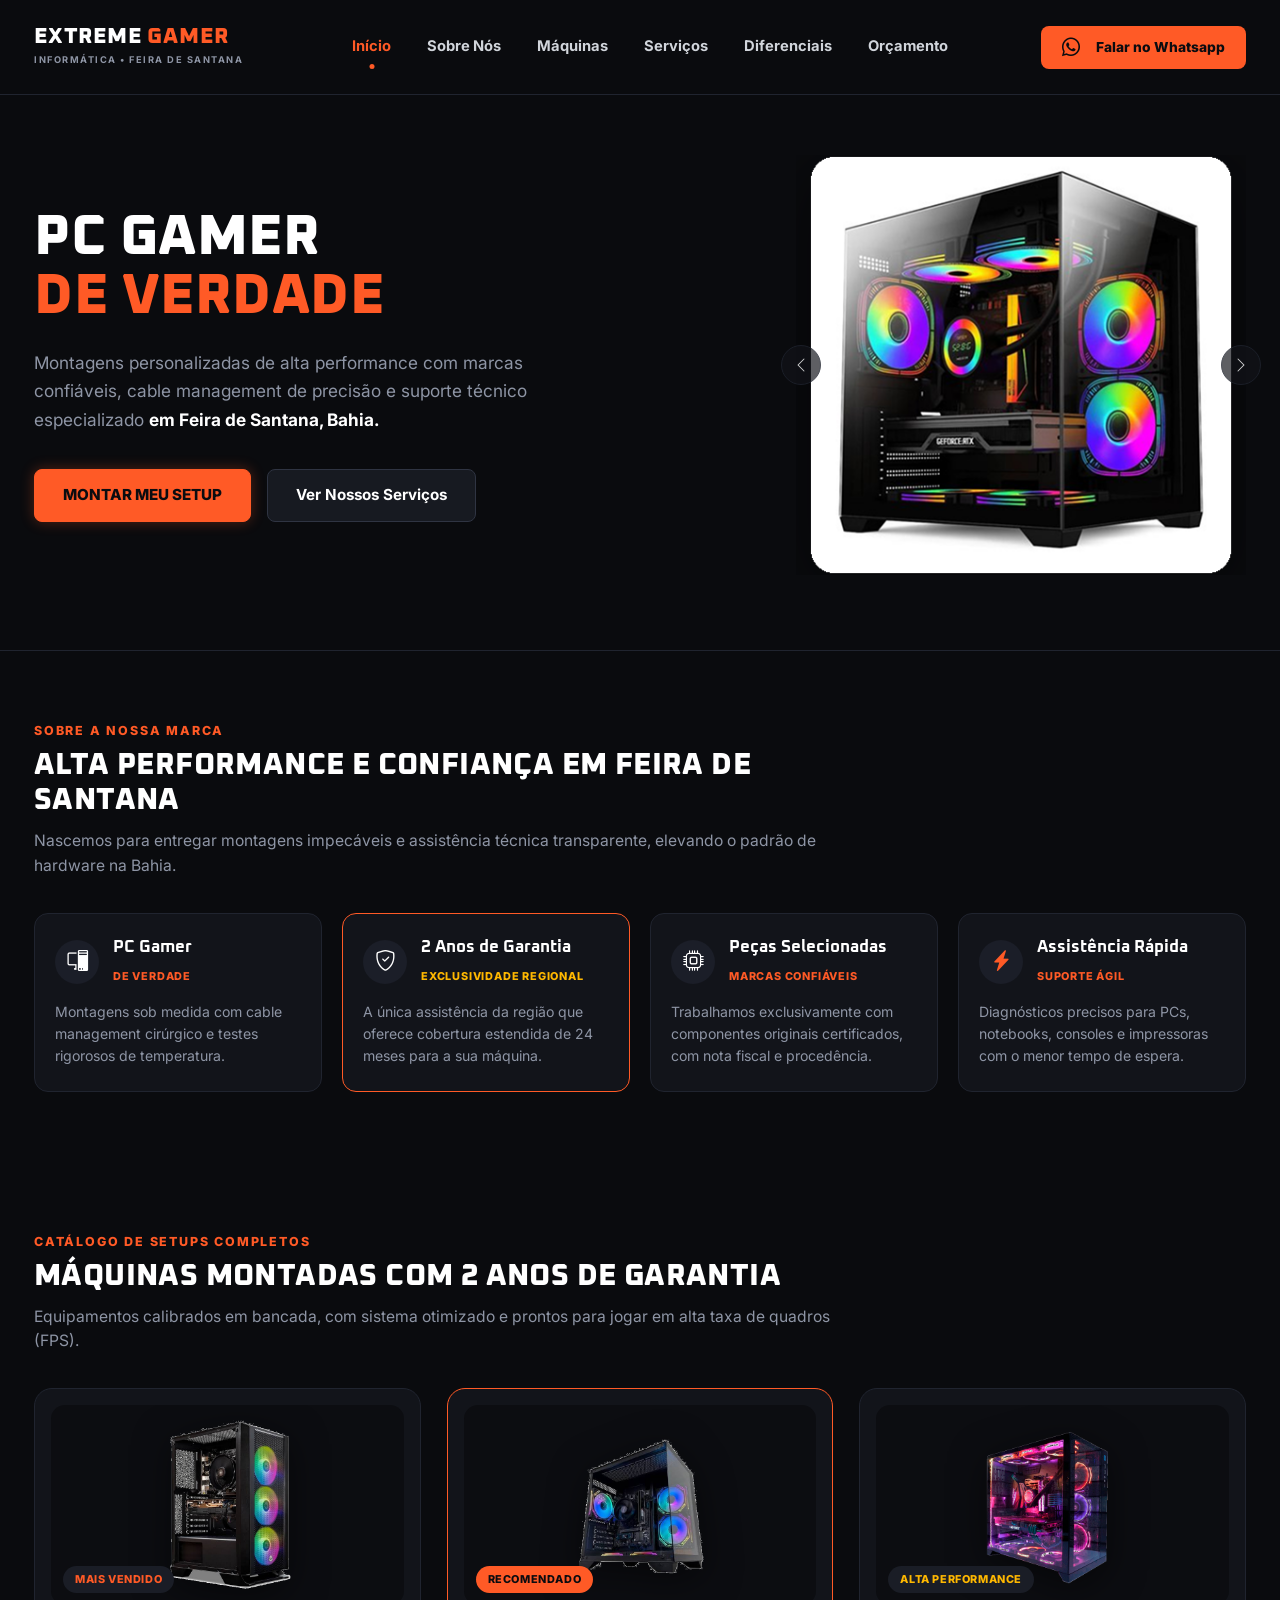
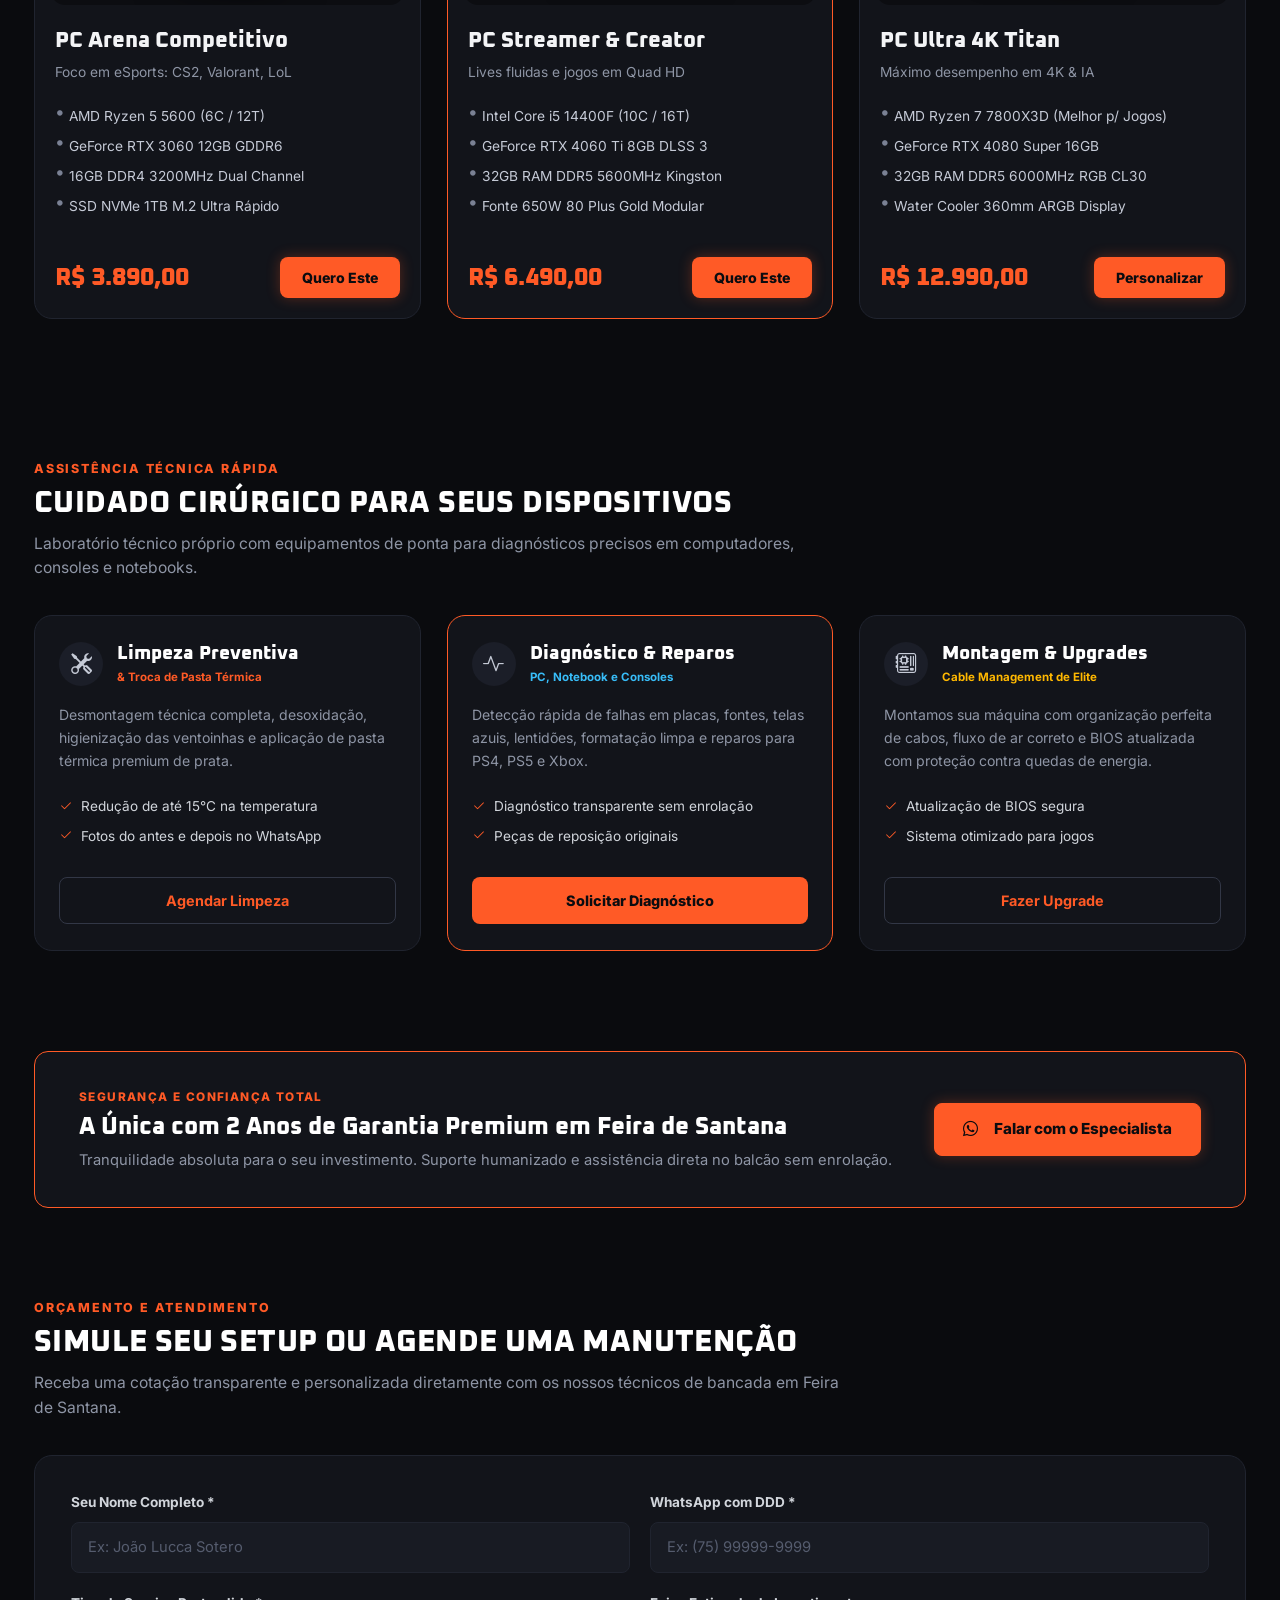
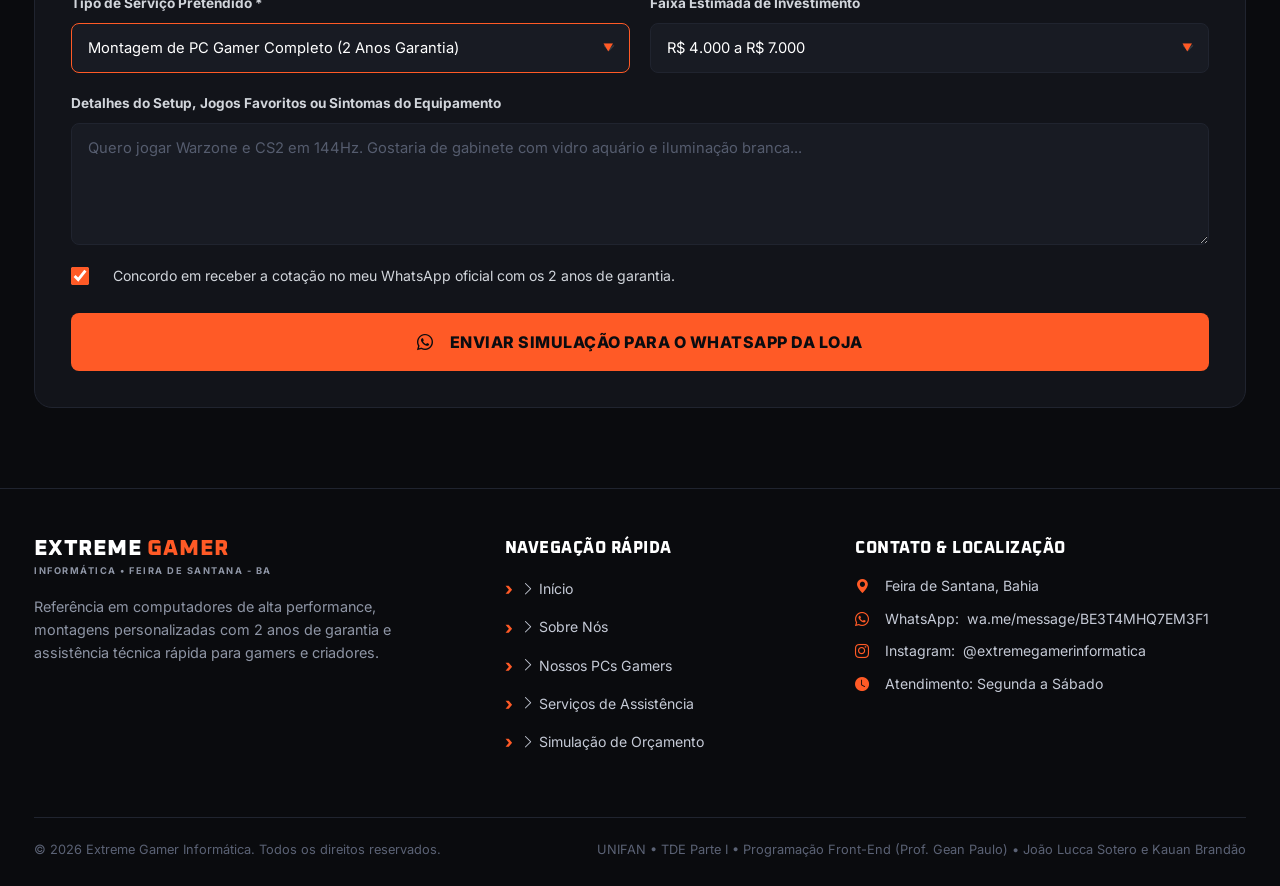
==== commit b7c7ffbb: "feat: adiciona imagens de pcs e melhora css dos cards e carrosel" ====
--- a/frontend/index.html
+++ b/frontend/index.html
@@ -112,25 +112,25 @@
         </div>
 
         
-        <div class="hero-imagem-wrapper">
-          <div id="carouselExample" class="carousel slide">
-            <div class="carousel-inner">
-              <div class="carousel-item active">
-                <div class="hero-card-pc">
-                  <img src="img/hero-pc.png" class="d-block w-100 hero-imagem" alt="Setup Gamer PC Arena Competitivo">
-                </div>
-              </div>
-              <div class="carousel-item">
-                <div class="hero-card-pc">
-                  <img src="img/hero-pc.png" class="d-block w-100 hero-imagem" alt="Setup Gamer PC Streamer e Creator">
-                </div>
-              </div>
-              <div class="carousel-item">
-                <div class="hero-card-pc">
-                  <img src="img/hero-pc.png" class="d-block w-100 hero-imagem" alt="Setup Gamer PC Ultra 4K Titan">
-                </div>
-              </div>
-            </div>
+          <div class="hero-imagem-wrapper">
+            <div id="carouselExample" class="carousel slide" data-bs-ride="carousel">
+              <div class="carousel-inner">
+                <div class="carousel-item active">
+                  <div class="hero-card-pc">
+                    <img src="img/hero-pc.png" class="d-block w-100 hero-imagem" alt="Setup Gamer de Alta Performance Extreme">
+                  </div>
+                </div>
+                <div class="carousel-item">
+                  <div class="hero-card-pc">
+                    <img src="img/pc4.png" class="d-block w-100 hero-imagem" alt="Setup Gamer Completo com Monitor Curvo">
+                  </div>
+                </div>
+                <div class="carousel-item">
+                  <div class="hero-card-pc">
+                    <img src="img/pc2.png" class="d-block w-100 hero-imagem" alt="PC Gamer Dual Chamber Custom RGB">
+                  </div>
+                </div>
+              </div>
             
             
             <button class="carousel-control-prev" type="button" data-bs-target="#carouselExample" data-bs-slide="prev">
@@ -260,7 +260,7 @@
           <!-- Setup 1: PC Arena Competitivo -->
           <article class="card produto-card" id="pc-arena">
             <div class="produto-topo-box">
-              <div class="produto-imagem-placeholder" aria-hidden="true"></div>
+              <img src="img/pc3.png" class="card-img-top produto-img" alt="PC Arena Competitivo">
               <span class="badge-card badge-dark">MAIS VENDIDO</span>
             </div>
             
@@ -287,7 +287,7 @@
           <!-- Setup 2: PC Streamer & Creator (Destaque com Borda Laranja) -->
           <article class="card produto-card destaque-borda" id="pc-streamer">
             <div class="produto-topo-box">
-              <div class="produto-imagem-placeholder" aria-hidden="true"></div>
+              <img src="img/pc1.png" class="card-img-top produto-img" alt="PC Streamer &amp; Creator">
               <span class="badge-card badge-laranja">RECOMENDADO</span>
             </div>
 
@@ -314,7 +314,7 @@
           <!-- Setup 3: PC Ultra 4K Titan -->
           <article class="card produto-card" id="pc-titan">
             <div class="produto-topo-box">
-              <div class="produto-imagem-placeholder" aria-hidden="true"></div>
+              <img src="img/pc2.png" class="card-img-top produto-img" alt="PC Ultra 4K Titan">
               <span class="badge-card badge-ouro-escuro">ALTA PERFORMANCE</span>
             </div>
 
--- a/frontend/style.css
+++ b/frontend/style.css
@@ -448,11 +448,15 @@
   justify-content: center;
   align-items: center;
   width: 100%;
+  height: 420px;
 }
 
 .hero-imagem {
-  width: 100%;
+  max-width: 100%;
+  max-height: 420px;
+  width: auto;
   height: auto;
+  object-fit: contain;
   display: block;
   filter: drop-shadow(0 15px 35px rgba(0, 0, 0, 0.6));
   transition: var(--transition-normal);
@@ -627,16 +631,39 @@
   border: 1.5px solid var(--primary-orange) !important;
 }
 
-/* Espaço Visual de Placeholder do Setup */
+/* Espaço Visual de Apresentação do Setup (Bootstrap Card Img) */
 .produto-topo-box {
   position: relative;
   background-color: var(--bg-card-placeholder);
   border-radius: var(--radius-lg);
-  height: 175px;
+  height: 200px;
   margin-bottom: 20px;
   display: flex;
-  align-items: flex-end;
-  padding: 14px;
+  align-items: center;
+  justify-content: center;
+  overflow: hidden;
+  padding: 12px;
+}
+
+.produto-img {
+  max-height: 175px;
+  width: auto;
+  max-width: 100%;
+  object-fit: contain;
+  transition: transform var(--transition-normal), filter var(--transition-normal);
+  filter: drop-shadow(0 8px 18px rgba(0, 0, 0, 0.5));
+}
+
+.produto-card:hover .produto-img {
+  transform: translateY(-4px) scale(1.04);
+  filter: drop-shadow(0 12px 24px var(--primary-orange-glow));
+}
+
+.produto-topo-box .badge-card {
+  position: absolute;
+  bottom: 12px;
+  left: 12px;
+  z-index: 2;
 }
 
 .badge-card {
@@ -1269,6 +1296,14 @@
     width: 100%;
   }
 
+  .hero-card-pc {
+    height: 300px;
+  }
+
+  .hero-imagem {
+    max-height: 300px;
+  }
+
   /* Grades em Coluna Única no Mobile */
   .sobre-grid,
   .cards-grid,
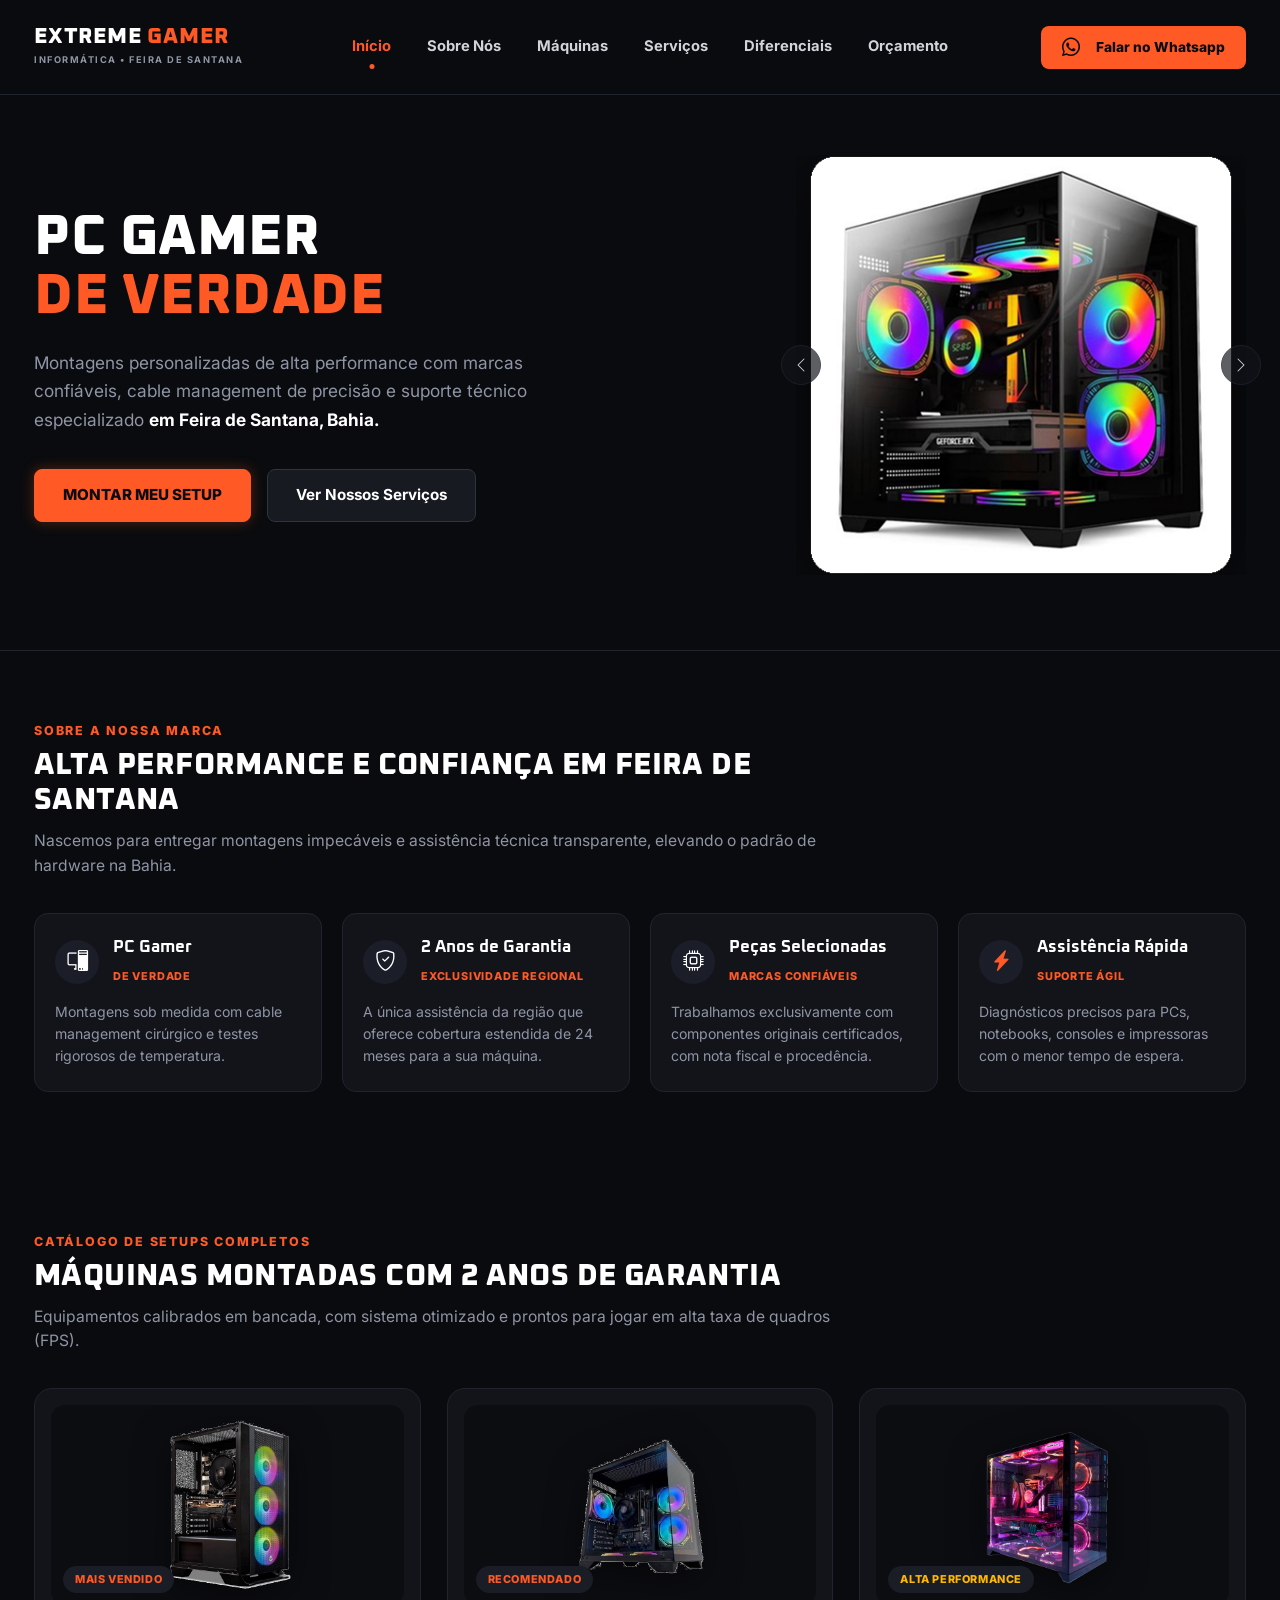
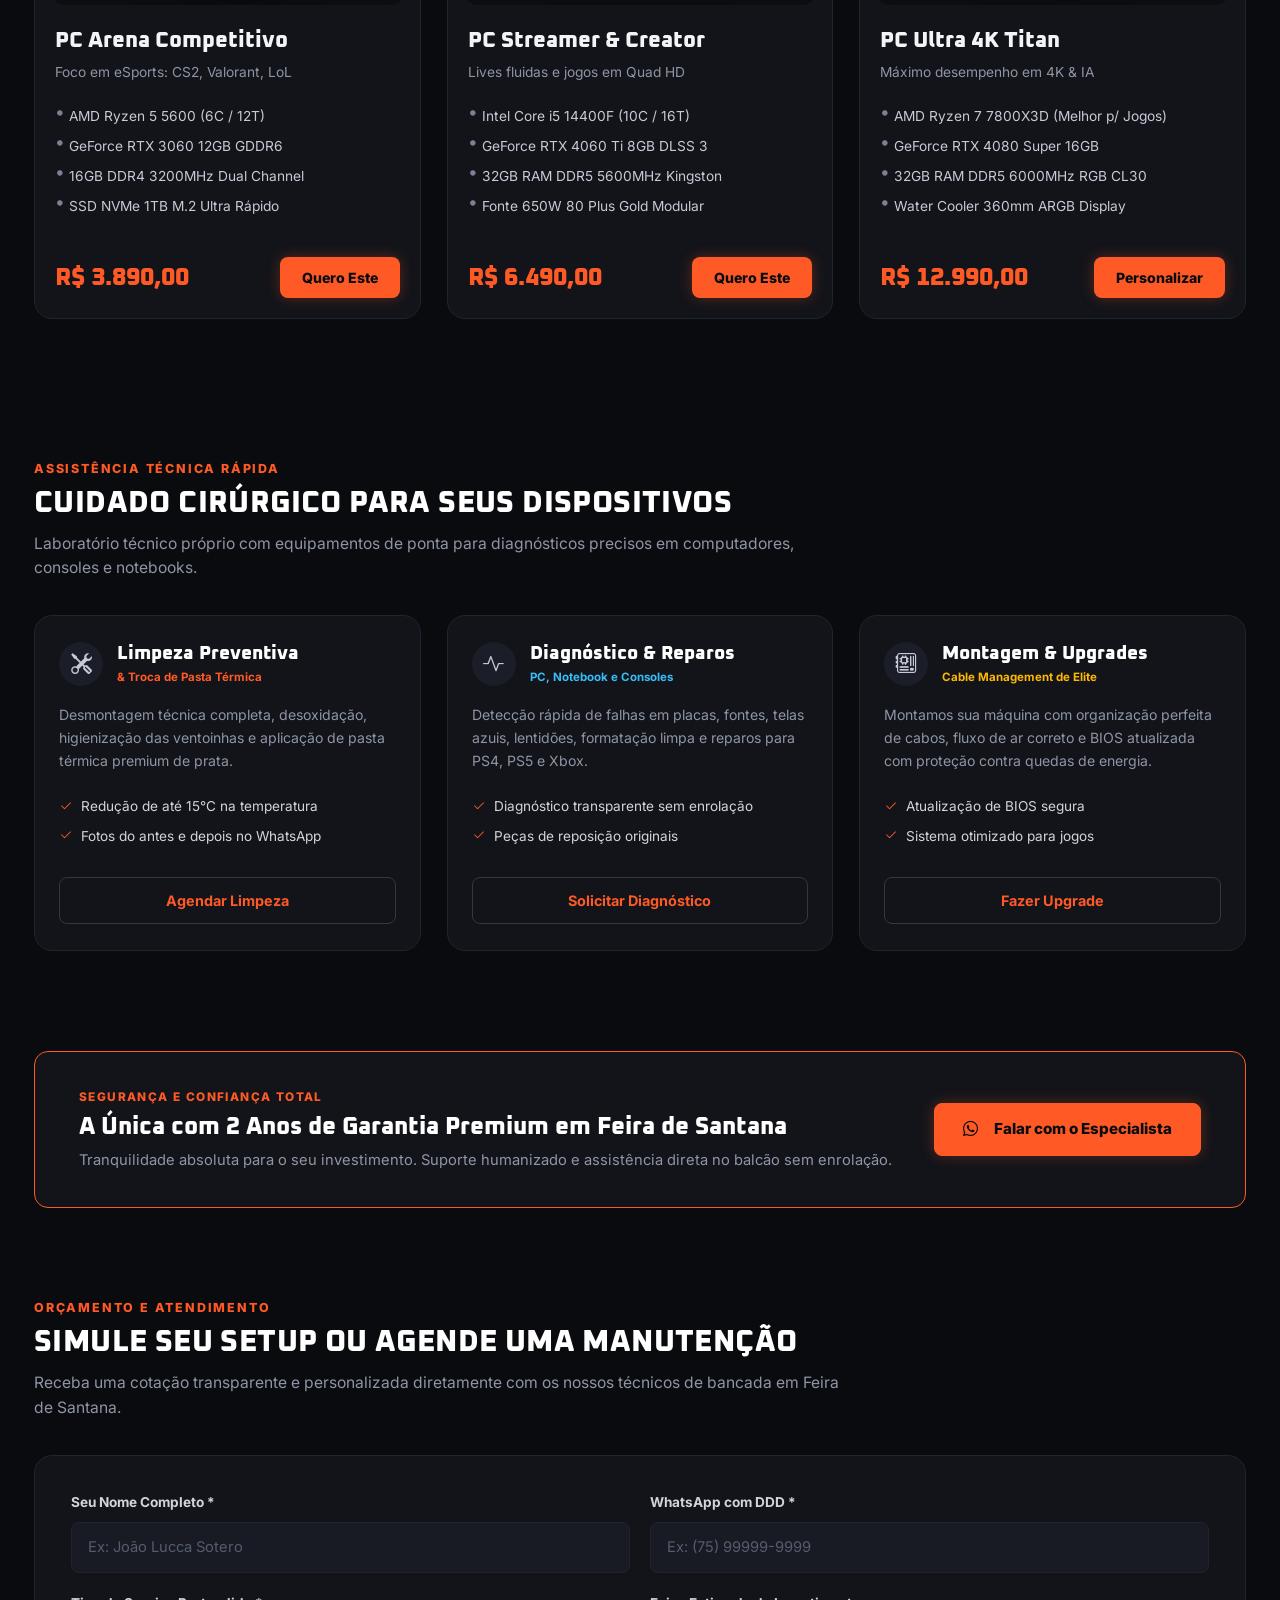
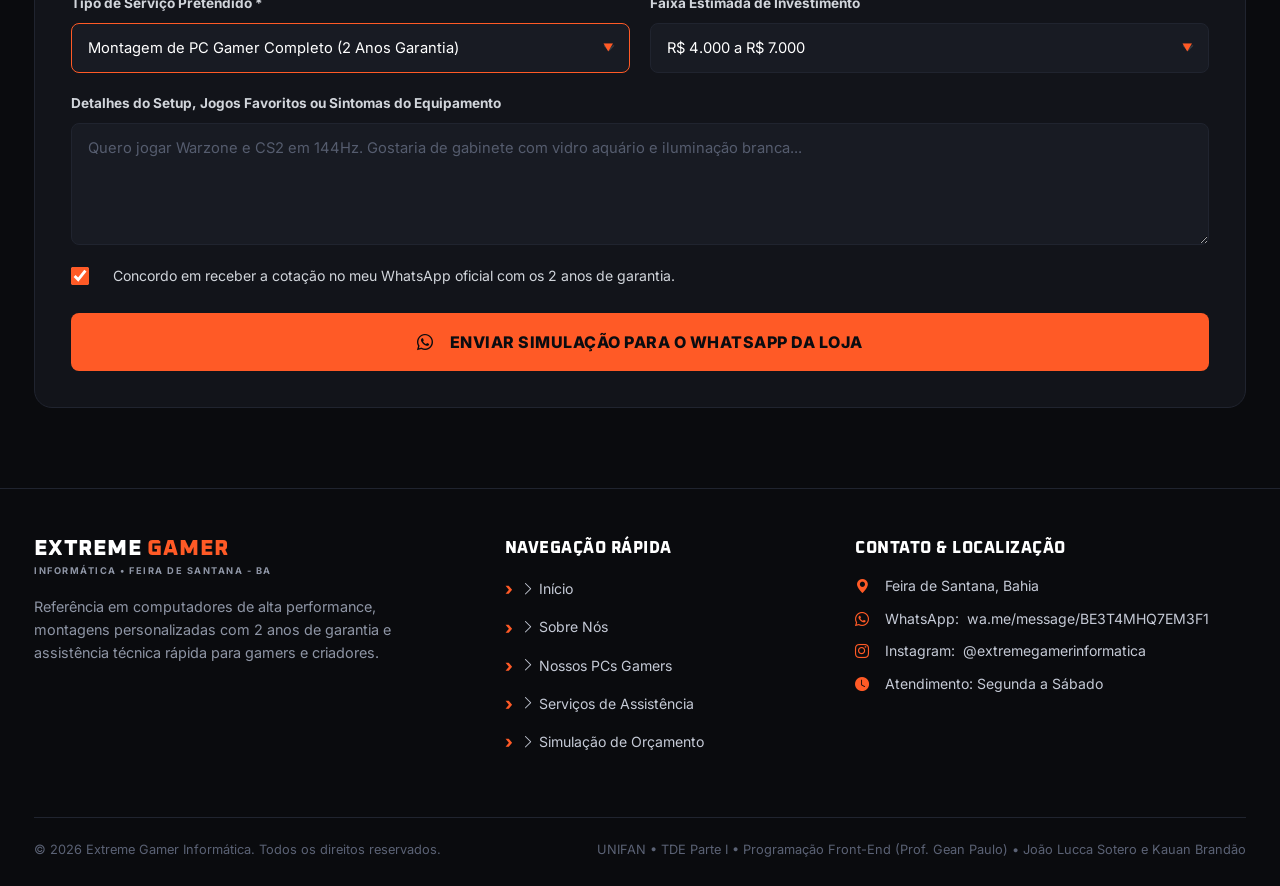
==== commit 4563dcc4: "refactor: remove destaques sem sentido" ====
--- a/frontend/index.html
+++ b/frontend/index.html
@@ -182,8 +182,8 @@
             </div>
           </div>
 
-          <!-- Card 2: 2 Anos de Garantia (Destaque Laranja) -->
-          <div class="sobre-card card destaque-garantia">
+          <!-- Card 2: 2 Anos de Garantia -->
+          <div class="sobre-card card">
             <div class="card-body p-0">
               <div class="sobre-card-cabecalho">
                 <div class="sobre-icone-box">
@@ -191,7 +191,7 @@
                 </div>
                 <div class="sobre-card-info">
                   <h3 class="sobre-card-titulo">2 Anos de Garantia</h3>
-                  <span class="sobre-tag-sub ouro">EXCLUSIVIDADE REGIONAL</span>
+                  <span class="sobre-tag-sub">EXCLUSIVIDADE REGIONAL</span>
                 </div>
               </div>
               <p>
@@ -284,11 +284,11 @@
             </div>
           </article>
 
-          <!-- Setup 2: PC Streamer & Creator (Destaque com Borda Laranja) -->
-          <article class="card produto-card destaque-borda" id="pc-streamer">
+          <!-- Setup 2: PC Streamer & Creator -->
+          <article class="card produto-card" id="pc-streamer">
             <div class="produto-topo-box">
               <img src="img/pc1.png" class="card-img-top produto-img" alt="PC Streamer &amp; Creator">
-              <span class="badge-card badge-laranja">RECOMENDADO</span>
+              <span class="badge-card badge-dark">RECOMENDADO</span>
             </div>
 
             <div class="card-body">
@@ -387,8 +387,8 @@
             </div>
           </article>
 
-          <!-- Serviço 2: Diagnóstico & Reparos (Destaque Borda Laranja) -->
-          <article class="card servico-card destaque-borda">
+          <!-- Serviço 2: Diagnóstico & Reparos -->
+          <article class="card servico-card">
             <div class="card-body p-0 d-flex flex-column h-100">
               <div class="servico-card-cabecalho">
                 <div class="servico-icone-box">
@@ -410,7 +410,7 @@
               </ul>
 
               <div class="servico-btn-wrapper mt-auto">
-                <a href="#orcamento" class="btn btn-primario-servico">Solicitar Diagnóstico</a>
+                <a href="#orcamento" class="btn btn-outline-servico">Solicitar Diagnóstico</a>
               </div>
             </div>
           </article>
--- a/frontend/style.css
+++ b/frontend/style.css
@@ -1,21 +1,3 @@
-/* ==========================================================================
-   PROJETO ACADÊMICO - TDE PARTE I (UNIFAN)
-   Disciplina: Programação Front-End | Docente: Gean Paulo
-   Discentes: João Lucca Sotero e Kauan Brandão
-   Empresa: Extreme Gamer Informática (Feira de Santana - BA)
-   
-   ETAPA 3 – DESENVOLVIMENTO CSS3
-   • 8.1 Propriedades CSS (Transitions, Transforms, Box-shadows, Gradients, etc.)
-   • 8.2 Variáveis CSS (:root) - Design System da Marca
-   • 8.3 CSS Flexbox e Grid
-   • 8.4 Responsividade - Media Queries (Computador, Tablet e Smartphone)
-
-   ETAPA 4 – BOOTSTRAP 5 VIA CDN (Utilização Conjunta de Bootstrap + CSS Próprio)
-   • Componente 1: Navbar/Menu (navbar, navbar-toggler, collapse, nav-link)
-   • Componente 2: Carousel (carousel slide, carousel-inner, carousel-control-prev/next)
-   • Componente 3: Cards (card, card-body, card-title, card-text)
-   • Componente 4: Buttons (btn, btn-primary)
-   ========================================================================== */
 
 /* --------------------------------------------------------------------------
    1. IMPORTAÇÃO DE TIPOGRAFIA (Google Fonts)
@@ -23,7 +5,7 @@
 @import url('https://fonts.googleapis.com/css2?family=Inter:wght@400;500;600;700;800;900&family=Oxanium:wght@600;700;800;900&display=swap');
 
 /* --------------------------------------------------------------------------
-   8.2. VARIÁVEIS CSS (:root) - DESIGN SYSTEM DA EXTREME GAMER
+    VARIÁVEIS CSS (:root) - DESIGN SYSTEM DA EXTREME GAMER
    Facilita a padronização e consistência da identidade visual em todo o site.
    -------------------------------------------------------------------------- */
 :root {
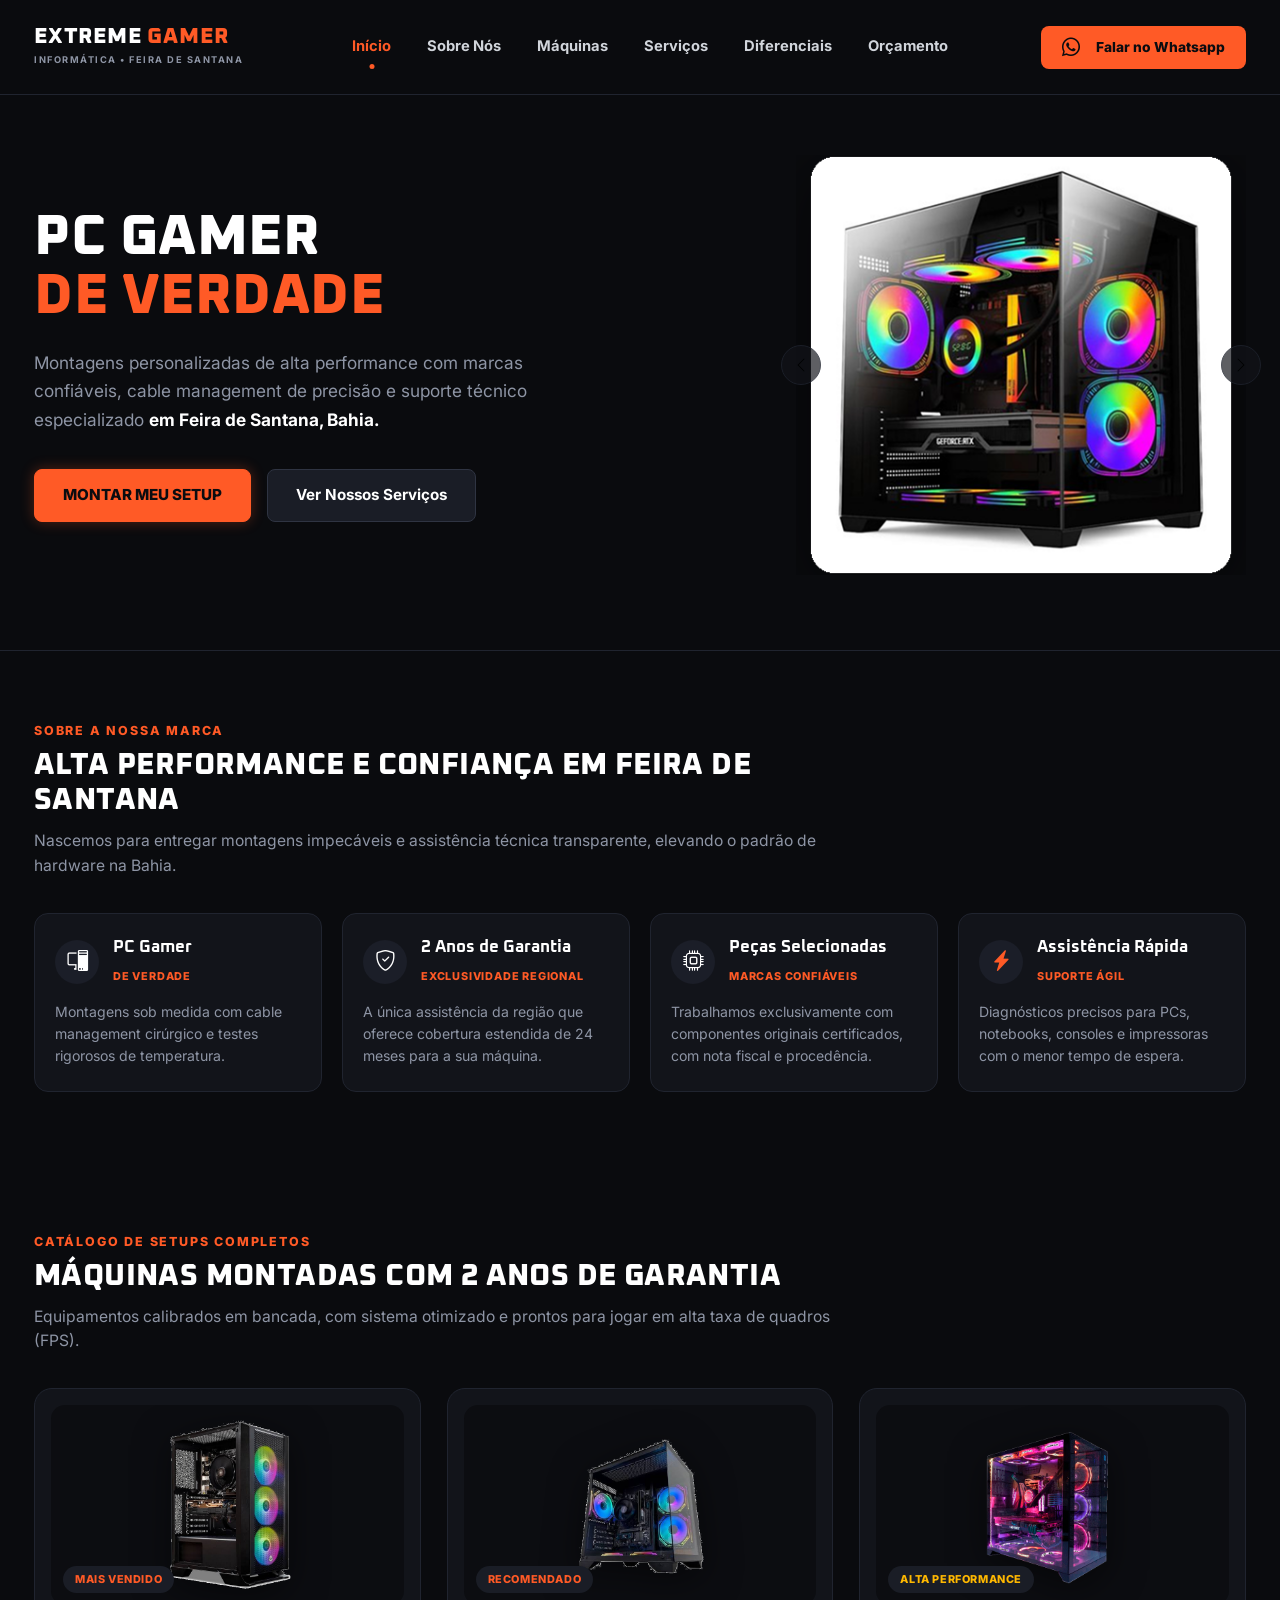
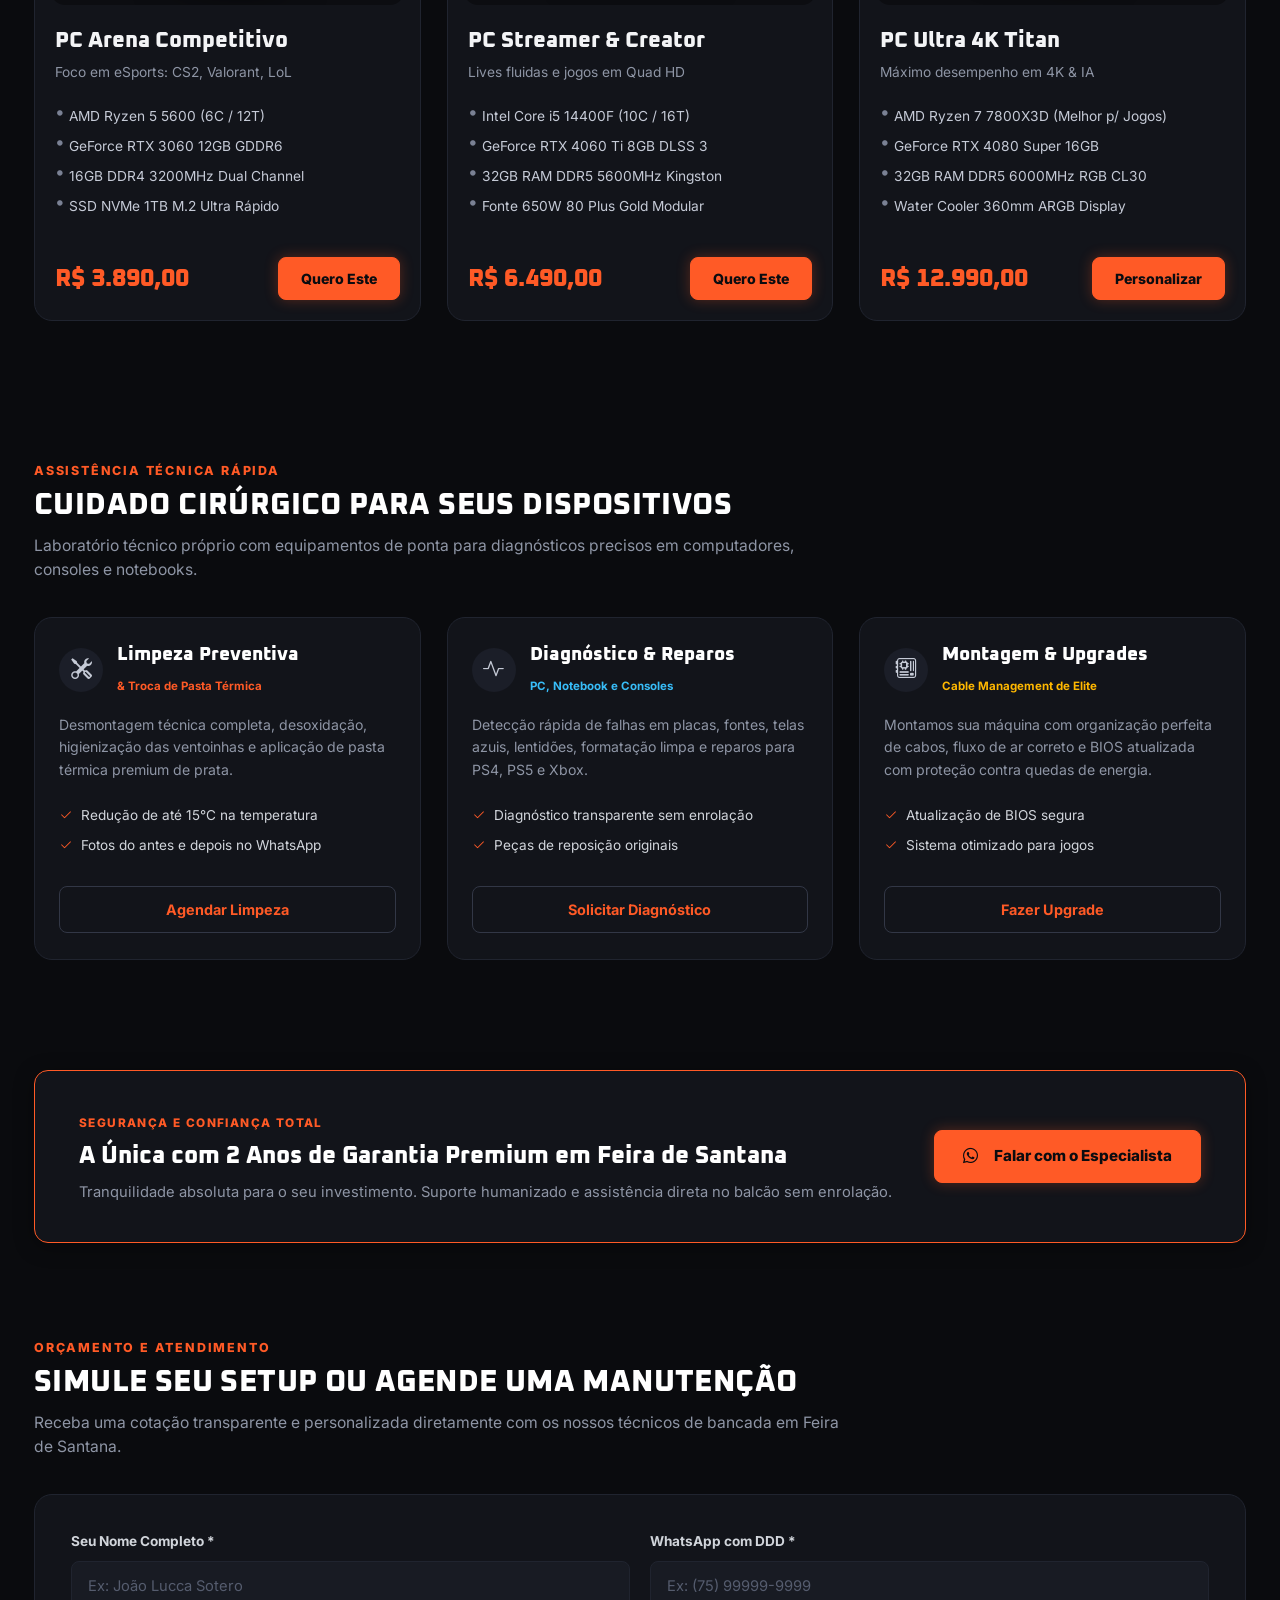
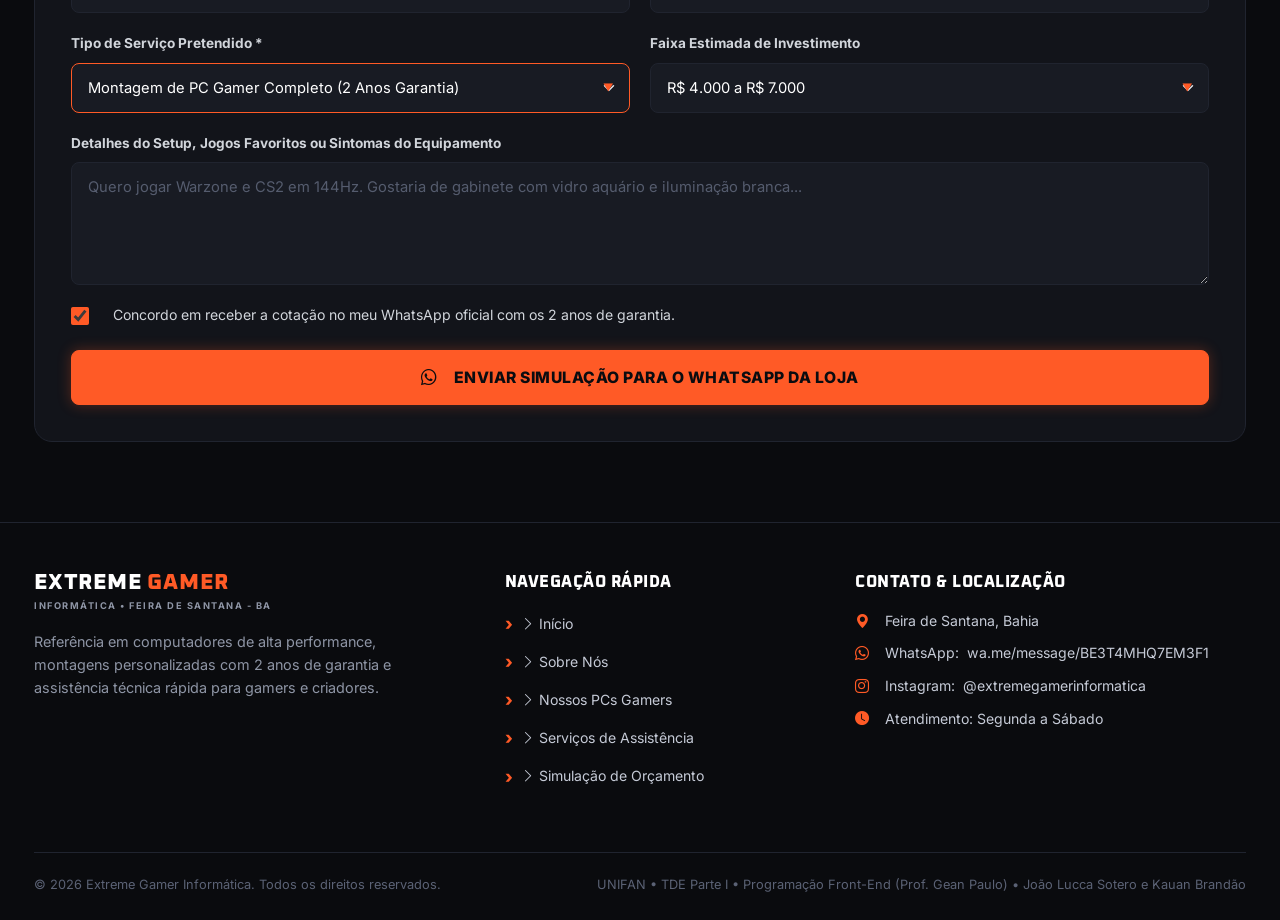
==== commit 594f7457: "fix: adiciona tema escuro ao HTML e ajusta estilos de responsividade no CSS" ====
--- a/frontend/index.html
+++ b/frontend/index.html
@@ -1,5 +1,5 @@
 <!DOCTYPE html>
-<html lang="pt-BR">
+<html lang="pt-BR" data-bs-theme="dark">
 <head>
   <meta charset="UTF-8">
   <meta name="viewport" content="width=device-width, initial-scale=1.0">
--- a/frontend/style.css
+++ b/frontend/style.css
@@ -1,3 +1,16 @@
+/* ==========================================================================
+   PROJETO ACADÊMICO - TDE PARTE I (UNIFAN)
+   Disciplina: Programação Front-End | Docente: Gean Paulo
+   Discentes: João Lucca Sotero e Kauan Brandão
+   Empresa: Extreme Gamer Informática (Feira de Santana - BA)
+
+   ESTRUTURA DE ESTILOS CSS3 AUTORAL & BOOTSTRAP 5
+   • 8.1 Propriedades CSS (Transitions, Transforms, Box-shadow, Backdrop-filter)
+   • 8.2 Variáveis CSS (:root) - Design System da Marca
+   • 8.3 CSS Flexbox e Grid (Layouts Estruturais das Seções)
+   • 8.4 Responsividade - Media Queries (Desktop, Tablet e Smartphone)
+   • ETAPA 4: Bootstrap 5 via CDN (Navbar, Carrossel, Cards, Botões)
+   ========================================================================== */
 
 /* --------------------------------------------------------------------------
    1. IMPORTAÇÃO DE TIPOGRAFIA (Google Fonts)
@@ -5,56 +18,53 @@
 @import url('https://fonts.googleapis.com/css2?family=Inter:wght@400;500;600;700;800;900&family=Oxanium:wght@600;700;800;900&display=swap');
 
 /* --------------------------------------------------------------------------
-    VARIÁVEIS CSS (:root) - DESIGN SYSTEM DA EXTREME GAMER
-   Facilita a padronização e consistência da identidade visual em todo o site.
+   8.2. VARIÁVEIS CSS (:root) - DESIGN SYSTEM DA EXTREME GAMER
    -------------------------------------------------------------------------- */
 :root {
-  /* Paleta Dark Gamer Fiel ao Mockup Oficial */
+  /* Paleta Dark Gamer */
   --bg-dark: #0A0B0E;
   --bg-surface: #12141A;
-  --bg-surface-elevated: #1A1D25;
+  --bg-surface-elevated: #1A1D26;
   --bg-card-placeholder: #0C0D11;
   --bg-input: #181B23;
   --bg-icon-circle: #1B1E28;
 
-  /* Cores de Destaque da Marca (Laranja Neon e Variações) */
+  /* Identidade Laranja Neon */
   --primary-orange: #FF5A26;
   --primary-orange-hover: #FF7244;
   --primary-orange-active: #E04818;
   --primary-orange-glow: rgba(255, 90, 38, 0.35);
   --primary-orange-subtle: rgba(255, 90, 38, 0.12);
 
-  /* Acentos Complementares de Hardware */
+  /* Acentos de Hardware */
   --accent-gold: #FFB800;
   --accent-cyan: #38BDF8;
   --accent-green: #10B981;
 
-  /* Tipografia e Escala de Cores de Texto */
+  /* Escala de Textos */
   --text-white: #FFFFFF;
   --text-primary: #F3F4F6;
   --text-muted: #8E95A5;
   --text-subtle: #5B6275;
   --text-dark: #0B0C10;
 
-  /* Bordas e Linhas Tecnológicas */
+  /* Bordas e Contornos */
   --border-subtle: #20242F;
   --border-button: #2F3442;
-  --border-focus: #FF5A26;
+  --border-hover: #373C4C;
 
   /* Tipografia Estruturada */
-  --font-heading: 'Oxanium', system-ui, -apple-system, sans-serif;
-  --font-body: 'Inter', system-ui, -apple-system, sans-serif;
-
-  /* Sombras e Profundidade 3D */
+  --font-heading: 'Oxanium', system-ui, sans-serif;
+  --font-body: 'Inter', system-ui, sans-serif;
+
+  /* Sombras 3D e Transições */
   --shadow-card: 0 10px 30px rgba(0, 0, 0, 0.5);
   --shadow-neon-sm: 0 0 14px rgba(255, 90, 38, 0.3);
   --shadow-neon: 0 0 25px rgba(255, 90, 38, 0.5);
-
-  /* Transições Suaves */
   --transition-fast: 0.2s ease;
   --transition-normal: 0.25s cubic-bezier(0.16, 1, 0.3, 1);
 
-  /* Raios de Arredondamento */
+  /* Raios de Borda */
   --radius-sm: 6px;
   --radius-md: 8px;
   --radius-lg: 14px;
@@ -63,8 +73,7 @@
 }
 
 /* --------------------------------------------------------------------------
-   8.1. PROPRIEDADES CSS: RESET E NORMALIZAÇÃO DE COMPATIBILIDADE
-   Sobrescreve estilos padrões do Bootstrap para garantir a identidade gamer.
+   8.1. RESET GLOBAL E NORMALIZAÇÕES BOOTSTRAP
    -------------------------------------------------------------------------- */
 *, *::before, *::after {
   box-sizing: border-box;
@@ -84,45 +93,20 @@
   font-family: var(--font-body);
   line-height: 1.6;
   overflow-x: hidden;
+  overflow-wrap: break-word;
   accent-color: var(--primary-orange);
   -webkit-font-smoothing: antialiased;
 }
 
-/* Normalização de componentes Bootstrap sobre o tema dark */
-.bg-body-tertiary {
-  background-color: var(--bg-dark) !important;
-}
-
-.card {
-  background-color: var(--bg-surface);
-  border: 1px solid var(--border-subtle);
-  color: inherit;
-}
-
-/* Container Responsivo Padronizado */
-.container {
-  width: 100%;
-  max-width: 1260px;
-  margin-left: auto;
-  margin-right: auto;
-  padding-left: 24px;
-  padding-right: 24px;
-}
-
-/* Links Globais */
-a {
-  color: inherit;
-  text-decoration: none;
-  transition: var(--transition-fast);
-}
-
-img {
-  max-width: 100%;
-  height: auto;
-  display: block;
-}
-
-/* Títulos Globais com Oxanium */
+.bg-body-tertiary { background-color: var(--bg-dark) !important; }
+.card { background-color: var(--bg-surface); border: 1px solid var(--border-subtle); color: inherit; }
+.container { width: 100%; max-width: 1260px; margin-inline: auto; padding-inline: 24px; }
+a { color: inherit; text-decoration: none; transition: var(--transition-fast); }
+img { max-width: 100%; height: auto; display: block; }
+
+/* --------------------------------------------------------------------------
+   8.1. TIPOGRAFIA GLOBAL E CABEÇALHOS DE SEÇÃO
+   -------------------------------------------------------------------------- */
 h1, h2, h3, h4, h5, h6 {
   font-family: var(--font-heading);
   color: var(--text-white);
@@ -130,12 +114,8 @@
   line-height: 1.18;
 }
 
-.destaque-laranja,
-.text-orange {
-  color: var(--primary-orange) !important;
-}
-
-/* Cabeçalhos de Seções (Alinhados à Esquerda conforme o mockup) */
+.destaque-laranja, .text-orange { color: var(--primary-orange) !important; }
+
 .secao-cabecalho.alinhado-esquerda {
   text-align: left;
   max-width: 820px;
@@ -154,7 +134,7 @@
 }
 
 .titulo-secao {
-  font-size: 1.85rem;
+  font-size: clamp(1.45rem, 3.5vw, 1.85rem);
   font-weight: 800;
   color: var(--text-white);
   margin-bottom: 10px;
@@ -169,7 +149,7 @@
 }
 
 /* --------------------------------------------------------------------------
-   ETAPA 4: COMPONENTE BOOTSTRAP - BUTTONS (ESTILIZADOS COM CSS3)
+   ETAPA 4: COMPONENTES BOOTSTRAP - BOTÕES (CSS3 AUTORAL)
    -------------------------------------------------------------------------- */
 .btn {
   display: inline-flex;
@@ -188,9 +168,8 @@
   white-space: nowrap;
 }
 
-/* Botão Primário Laranja Neon */
-.btn-primario,
-.btn-primary {
+/* Botões Primários Neon */
+.btn-primario, .btn-primary, .btn-card, .btn-submit {
   background-color: var(--primary-orange) !important;
   border-color: var(--primary-orange) !important;
   color: var(--text-dark) !important;
@@ -198,9 +177,7 @@
   box-shadow: var(--shadow-neon-sm);
 }
 
-.btn-primario:hover,
-.btn-primary:hover,
-.btn-primary:focus {
+.btn-primario:hover, .btn-primary:hover, .btn-card:hover, .btn-submit:hover {
   background-color: var(--primary-orange-hover) !important;
   border-color: var(--primary-orange-hover) !important;
   color: var(--text-dark) !important;
@@ -208,21 +185,24 @@
   box-shadow: var(--shadow-neon);
 }
 
-/* Botão Secundário Dark Outline */
-.btn-secundario {
-  background-color: #171A21;
+/* Botões Secundários e Outlines Dark */
+.btn-secundario, .btn-outline-servico {
+  background-color: var(--bg-surface-elevated);
   color: var(--text-white);
   border: 1px solid var(--border-button);
 }
 
-.btn-secundario:hover {
+.btn-secundario:hover, .btn-outline-servico:hover {
   background-color: #20242F;
   border-color: #4A5063;
   color: var(--text-white);
   transform: translateY(-2px);
 }
 
-/* Botão WhatsApp no Cabeçalho */
+.btn-card { padding: 10px 22px; font-size: 0.88rem; }
+.btn-outline-servico { width: 100%; padding: 12px; font-size: 0.9rem; color: var(--primary-orange); background-color: transparent; border-color: #323746; }
+.btn-outline-servico:hover { background-color: var(--primary-orange-subtle); border-color: var(--primary-orange); }
+
 .btn-whatsapp-header {
   background-color: var(--primary-orange);
   color: var(--text-dark);
@@ -232,7 +212,6 @@
   border-radius: var(--radius-md);
   display: inline-flex;
   align-items: center;
-  justify-content: center;
 }
 
 .btn-whatsapp-header:hover {
@@ -242,59 +221,27 @@
   box-shadow: var(--shadow-neon-sm);
 }
 
-.whatsapp-icon {
-  font-size: 1.15rem;
-  line-height: 1;
-  flex-shrink: 0;
-}
+.whatsapp-icon { font-size: 1.15rem; line-height: 1; }
 
 /* --------------------------------------------------------------------------
    ETAPA 4: COMPONENTE BOOTSTRAP - NAVBAR / MENU (SEM JAVASCRIPT)
-   A bola laranja segue o link clicado através de CSS puro (:focus / :active / .active)
    -------------------------------------------------------------------------- */
 .cabecalho-principal {
   position: sticky;
   top: 0;
   z-index: 1000;
-  background-color: #0A0B0E;
+  background-color: var(--bg-dark);
   border-bottom: 1px solid var(--border-subtle);
   padding: 14px 0;
   backdrop-filter: blur(12px);
   -webkit-backdrop-filter: blur(12px);
 }
 
-.header-container {
-  display: flex;
-  justify-content: space-between;
-  align-items: center;
-}
-
-/* Logotipo */
-.logo-box {
-  display: flex;
-  flex-direction: column;
-}
-
-.logo-titulo {
-  font-family: var(--font-heading);
-  font-size: 1.35rem;
-  font-weight: 900;
-  letter-spacing: 0.8px;
-  color: var(--text-white);
-  line-height: 1;
-}
-
-.logo-sub {
-  font-family: var(--font-body);
-  font-size: 0.58rem;
-  font-weight: 700;
-  letter-spacing: 1.5px;
-  color: var(--text-muted);
-  margin-top: 4px;
-  text-transform: uppercase;
-}
-
-/* Menu de Navegação */
+.header-container { display: flex; justify-content: space-between; align-items: center; }
+.logo-box { display: flex; flex-direction: column; }
+.logo-titulo { font-family: var(--font-heading); font-size: 1.35rem; font-weight: 900; letter-spacing: 0.8px; color: var(--text-white); line-height: 1; }
+.logo-sub { font-family: var(--font-body); font-size: 0.58rem; font-weight: 700; letter-spacing: 1.5px; color: var(--text-muted); margin-top: 4px; text-transform: uppercase; }
+
 .menu-lista {
   display: flex;
   align-items: center;
@@ -304,7 +251,6 @@
   padding-left: 0;
 }
 
-/* Estilização dos Links do Navbar */
 .navbar-nav .nav-link {
   font-family: var(--font-body);
   font-size: 0.92rem;
@@ -323,8 +269,7 @@
   outline: none;
 }
 
-/* Bola Laranja em CSS Puro:
-   Aparece e segue o link clicado ou focado via pseudo-classes :focus, :active e classe .active */
+/* Indicador Ativo Neon em CSS Puro (:active / :focus / .active) */
 .navbar-nav .nav-link::after {
   content: '';
   position: absolute;
@@ -346,43 +291,21 @@
   opacity: 1;
 }
 
-/* Customização do Toggler do Bootstrap (Mobile) */
-.navbar-toggler {
-  border-color: var(--border-button) !important;
-  padding: 6px 10px;
-}
-
-.navbar-toggler:focus {
-  box-shadow: 0 0 10px var(--primary-orange-glow) !important;
-  border-color: var(--primary-orange) !important;
-}
-
+.navbar-toggler { border-color: var(--border-button) !important; padding: 6px 10px; }
+.navbar-toggler:focus { box-shadow: 0 0 10px var(--primary-orange-glow) !important; border-color: var(--primary-orange) !important; }
 .navbar-toggler .navbar-toggler-icon {
   background-image: url("data:image/svg+xml,%3csvg xmlns='http://www.w3.org/2000/svg' viewBox='0 0 30 30'%3e%3cpath stroke='rgba(255, 90, 38, 1)' stroke-linecap='round' stroke-miterlimit='10' stroke-width='2' d='M4 7h22M4 15h22M4 23h22'/%3e%3c/svg%3e") !important;
 }
 
 /* --------------------------------------------------------------------------
-   ETAPA 4: COMPONENTE BOOTSTRAP - CAROUSEL NO HERO (SEM BOTÕES CONFUSOS)
-   -------------------------------------------------------------------------- */
-.secao-hero {
-  position: relative;
-  padding: 60px 0 75px 0;
-}
-
-.hero-container {
-  display: flex;
-  align-items: center;
-  justify-content: space-between;
-  gap: 40px;
-}
-
-.hero-texto {
-  flex: 1.1;
-  max-width: 580px;
-}
+   ETAPA 4: COMPONENTE BOOTSTRAP - CAROUSEL NO HERO (8.3 FLEXBOX)
+   -------------------------------------------------------------------------- */
+.secao-hero { position: relative; padding: 60px 0 75px 0; }
+.hero-container { display: flex; align-items: center; justify-content: space-between; gap: 40px; }
+.hero-texto { flex: 1.1; max-width: 580px; }
 
 .hero-titulo {
-  font-size: 3.5rem;
+  font-size: clamp(2.1rem, 5.5vw, 3.5rem);
   font-weight: 900;
   letter-spacing: 0.5px;
   margin-bottom: 22px;
@@ -396,42 +319,12 @@
   line-height: 1.65;
 }
 
-.hero-descricao strong {
-  color: var(--text-white);
-  font-weight: 700;
-}
-
-.hero-botoes {
-  display: flex;
-  gap: 16px;
-}
-
-.hero-botoes .btn {
-  padding: 14px 28px;
-  font-size: 0.95rem;
-}
-
-/* Card Visual e Carrossel Bootstrap do Setup Gamer */
-.hero-imagem-wrapper {
-  flex: 0.9;
-  display: flex;
-  justify-content: flex-end;
-  align-items: center;
-}
-
-#carouselExample {
-  max-width: 450px;
-  width: 100%;
-  position: relative;
-}
-
-.hero-card-pc {
-  display: flex;
-  justify-content: center;
-  align-items: center;
-  width: 100%;
-  height: 420px;
-}
+.hero-descricao strong { color: var(--text-white); font-weight: 700; }
+.hero-botoes { display: flex; gap: 16px; }
+.hero-botoes .btn { padding: 14px 28px; font-size: 0.95rem; }
+.hero-imagem-wrapper { flex: 0.9; display: flex; justify-content: flex-end; align-items: center; }
+#carouselExample { max-width: 450px; width: 100%; position: relative; }
+.hero-card-pc { display: flex; justify-content: center; align-items: center; width: 100%; height: 420px; }
 
 .hero-imagem {
   max-width: 100%;
@@ -449,9 +342,7 @@
   filter: drop-shadow(0 20px 40px var(--primary-orange-glow));
 }
 
-/* Controles de Navegação Anterior / Próximo do Carrossel */
-.carousel-control-prev,
-.carousel-control-next {
+.carousel-control-prev, .carousel-control-next {
   width: 40px;
   height: 40px;
   top: 50%;
@@ -463,69 +354,30 @@
   transition: var(--transition-fast);
 }
 
-.carousel-control-prev {
-  left: -15px;
-}
-
-.carousel-control-next {
-  right: -15px;
-}
-
-.carousel-control-prev:hover,
-.carousel-control-next:hover {
-  background-color: var(--primary-orange);
-  border-color: var(--primary-orange);
-  opacity: 1;
-}
-
-.carousel-control-prev-icon,
-.carousel-control-next-icon {
-  width: 16px;
-  height: 16px;
-}
-
-/* --------------------------------------------------------------------------
-   8.3. CSS GRID: SEÇÃO SOBRE A MARCA (4 COLUNAS)
-   -------------------------------------------------------------------------- */
-.secao-sobre {
-  padding: 70px 0;
-  border-top: 1px solid var(--border-subtle);
-}
-
-.sobre-grid {
-  display: grid;
-  grid-template-columns: repeat(4, 1fr);
-  gap: 20px;
-}
-
-.sobre-card {
+.carousel-control-prev { left: -15px; }
+.carousel-control-next { right: -15px; }
+.carousel-control-prev:hover, .carousel-control-next:hover { background-color: var(--primary-orange); border-color: var(--primary-orange); opacity: 1; }
+.carousel-control-prev-icon, .carousel-control-next-icon { width: 16px; height: 16px; }
+
+/* --------------------------------------------------------------------------
+   8.3. CSS GRID: PADRONIZAÇÃO DE CARDS E ÍCONES (DRY)
+   -------------------------------------------------------------------------- */
+.sobre-card, .produto-card, .servico-card {
   background-color: var(--bg-surface);
   border: 1px solid var(--border-subtle);
-  border-radius: var(--radius-lg);
-  padding: 24px 20px;
-  transition: var(--transition-normal);
   display: flex;
   flex-direction: column;
-}
-
-.sobre-card:hover {
-  transform: translateY(-4px);
-  border-color: #373C4C;
-}
-
-/* Card 2 com Destaque de Garantia (Borda Laranja Oficial) */
-.sobre-card.destaque-garantia {
-  border: 1.5px solid var(--primary-orange) !important;
-}
-
-.sobre-card-cabecalho {
-  display: flex;
-  align-items: center;
-  gap: 14px;
-  margin-bottom: 16px;
-}
-
-.sobre-icone-box {
+  transition: var(--transition-normal);
+}
+
+.sobre-card { border-radius: var(--radius-lg); padding: 24px 20px; }
+.produto-card { border-radius: var(--radius-xl); overflow: hidden; padding: 16px; }
+.servico-card { border-radius: var(--radius-xl); padding: 26px 24px; }
+
+.sobre-card:hover, .servico-card:hover { transform: translateY(-4px); border-color: var(--border-hover); }
+.produto-card:hover { transform: translateY(-5px); box-shadow: var(--shadow-card); }
+
+.sobre-icone-box, .servico-icone-box {
   width: 44px;
   height: 44px;
   min-width: 44px;
@@ -534,86 +386,31 @@
   display: flex;
   align-items: center;
   justify-content: center;
-  color: var(--text-white);
   font-size: 1.3rem;
   transition: var(--transition-normal);
 }
 
-.sobre-icone-box i {
-  line-height: 1;
-  display: flex;
-  align-items: center;
-  justify-content: center;
-}
-
-.sobre-card-info {
-  display: flex;
-  flex-direction: column;
-}
-
-.sobre-card-titulo {
-  font-size: 1.05rem;
-  font-weight: 700;
-  color: var(--text-white);
-  line-height: 1.2;
-}
-
-.sobre-tag-sub {
-  font-family: var(--font-body);
-  font-size: 0.68rem;
-  font-weight: 800;
-  letter-spacing: 0.8px;
-  color: var(--primary-orange);
-  text-transform: uppercase;
-  margin-top: 2px;
-}
-
-.sobre-tag-sub.ouro {
-  color: var(--accent-gold);
-}
-
-.sobre-card p {
-  font-size: 0.88rem;
-  color: var(--text-muted);
-  line-height: 1.55;
-  margin-bottom: 0;
-}
+.sobre-icone-box { color: var(--text-white); }
+.servico-icone-box { color: #C5CAD6; }
+.sobre-icone-box i, .servico-icone-box i { line-height: 1; }
+
+/* --------------------------------------------------------------------------
+   8.3. CSS GRID: SEÇÃO SOBRE A MARCA (4 COLUNAS)
+   -------------------------------------------------------------------------- */
+.secao-sobre { padding: 70px 0; border-top: 1px solid var(--border-subtle); }
+.sobre-grid { display: grid; grid-template-columns: repeat(4, 1fr); gap: 20px; }
+.sobre-card-cabecalho { display: flex; align-items: center; gap: 14px; margin-bottom: 16px; }
+.sobre-card-info { display: flex; flex-direction: column; }
+.sobre-card-titulo { font-size: 1.05rem; font-weight: 700; color: var(--text-white); line-height: 1.2; }
+.sobre-tag-sub { font-family: var(--font-body); font-size: 0.68rem; font-weight: 800; letter-spacing: 0.8px; color: var(--primary-orange); text-transform: uppercase; margin-top: 2px; }
+.sobre-card p { font-size: 0.88rem; color: var(--text-muted); line-height: 1.55; margin-bottom: 0; }
 
 /* --------------------------------------------------------------------------
    8.3. CSS GRID & BOOTSTRAP CARDS: CATÁLOGO DE SETUPS (3 COLUNAS)
    -------------------------------------------------------------------------- */
-.secao-produtos {
-  padding: 70px 0;
-}
-
-.cards-grid {
-  display: grid;
-  grid-template-columns: repeat(3, 1fr);
-  gap: 26px;
-}
-
-.produto-card {
-  background-color: var(--bg-surface);
-  border: 1px solid var(--border-subtle);
-  border-radius: var(--radius-xl);
-  overflow: hidden;
-  display: flex;
-  flex-direction: column;
-  transition: var(--transition-normal);
-  padding: 16px;
-}
-
-.produto-card:hover {
-  transform: translateY(-5px);
-  box-shadow: 0 12px 30px rgba(0, 0, 0, 0.4);
-}
-
-/* Card em Destaque com Borda Laranja */
-.produto-card.destaque-borda {
-  border: 1.5px solid var(--primary-orange) !important;
-}
-
-/* Espaço Visual de Apresentação do Setup (Bootstrap Card Img) */
+.secao-produtos { padding: 70px 0; }
+.cards-grid { display: grid; grid-template-columns: repeat(3, 1fr); gap: 26px; }
+
 .produto-topo-box {
   position: relative;
   background-color: var(--bg-card-placeholder);
@@ -641,357 +438,72 @@
   filter: drop-shadow(0 12px 24px var(--primary-orange-glow));
 }
 
-.produto-topo-box .badge-card {
-  position: absolute;
-  bottom: 12px;
-  left: 12px;
-  z-index: 2;
-}
-
-.badge-card {
-  font-family: var(--font-body);
-  font-size: 0.68rem;
-  font-weight: 800;
-  padding: 5px 12px;
-  border-radius: var(--radius-full);
-  letter-spacing: 0.6px;
-  text-transform: uppercase;
-}
-
-.badge-dark {
-  background-color: #1A1D26;
-  color: var(--primary-orange);
-}
-
-.badge-laranja {
-  background-color: var(--primary-orange);
-  color: var(--text-dark);
-}
-
-.badge-ouro-escuro {
-  background-color: #1A1D26;
-  color: var(--accent-gold);
-}
-
-.produto-card .card-body {
-  display: flex;
-  flex-direction: column;
-  flex-grow: 1;
-  padding: 4px;
-}
-
-.produto-nome {
-  font-size: 1.35rem;
-  font-weight: 800;
-  margin-bottom: 6px;
-}
-
-.produto-foco {
-  font-size: 0.86rem;
-  color: var(--text-muted);
-  margin-bottom: 18px;
-}
-
-.produto-specs {
-  list-style: none;
-  margin-bottom: 26px;
-  flex-grow: 1;
-  padding-left: 0;
-}
-
-.produto-specs li {
-  font-size: 0.86rem;
-  color: #C5CAD6;
-  padding: 4px 0;
-  position: relative;
-  padding-left: 14px;
-}
-
-.produto-specs li::before {
-  content: '•';
-  position: absolute;
-  left: 0;
-  color: #7A8194;
-  font-size: 1.1rem;
-  line-height: 1;
-  top: 2px;
-}
-
-.produto-rodape {
-  display: flex;
-  justify-content: space-between;
-  align-items: center;
-  padding-top: 10px;
-}
-
-.preco-valor {
-  font-family: var(--font-heading);
-  font-size: 1.55rem;
-  font-weight: 800;
-  color: var(--primary-orange);
-}
-
-.btn-card {
-  background-color: var(--primary-orange) !important;
-  color: var(--text-dark) !important;
-  font-weight: 800;
-  padding: 10px 22px;
-  font-size: 0.88rem;
-  border-radius: var(--radius-md);
-  border: none !important;
-}
-
-.btn-card:hover {
-  background-color: var(--primary-orange-hover) !important;
-  color: var(--text-dark) !important;
-  transform: translateY(-2px);
-}
+.produto-topo-box .badge-card { position: absolute; bottom: 12px; left: 12px; z-index: 2; }
+.badge-card { font-family: var(--font-body); font-size: 0.68rem; font-weight: 800; padding: 5px 12px; border-radius: var(--radius-full); letter-spacing: 0.6px; text-transform: uppercase; }
+.badge-dark, .badge-ouro-escuro { background-color: var(--bg-surface-elevated); }
+.badge-dark { color: var(--primary-orange); }
+.badge-ouro-escuro { color: var(--accent-gold); }
+
+.produto-card .card-body { display: flex; flex-direction: column; flex-grow: 1; padding: 4px; }
+.produto-nome { font-size: 1.35rem; font-weight: 800; margin-bottom: 6px; }
+.produto-foco { font-size: 0.86rem; color: var(--text-muted); margin-bottom: 18px; }
+.produto-specs { list-style: none; margin-bottom: 26px; flex-grow: 1; padding-left: 0; }
+.produto-specs li { font-size: 0.86rem; color: #C5CAD6; padding: 4px 0; position: relative; padding-left: 14px; }
+.produto-specs li::before { content: '•'; position: absolute; left: 0; color: #7A8194; font-size: 1.1rem; line-height: 1; top: 2px; }
+.produto-rodape { display: flex; justify-content: space-between; align-items: center; flex-wrap: wrap; gap: 12px; padding-top: 10px; }
+.preco-valor { font-family: var(--font-heading); font-size: 1.55rem; font-weight: 800; color: var(--primary-orange); }
 
 /* --------------------------------------------------------------------------
    8.3. CSS GRID & BOOTSTRAP CARDS: SERVIÇOS TÉCNICOS (3 COLUNAS)
    -------------------------------------------------------------------------- */
-.secao-servicos {
-  padding: 70px 0;
-}
-
-.servicos-grid {
-  display: grid;
-  grid-template-columns: repeat(3, 1fr);
-  gap: 26px;
-}
-
-.servico-card {
-  background-color: var(--bg-surface);
-  border: 1px solid var(--border-subtle);
-  border-radius: var(--radius-xl);
-  padding: 26px 24px;
-  display: flex;
-  flex-direction: column;
-  transition: var(--transition-normal);
-}
-
-.servico-card:hover {
-  transform: translateY(-4px);
-  border-color: #373C4C;
-}
-
-/* Card 2 de Serviços em Destaque */
-.servico-card.destaque-borda {
-  border: 1.5px solid var(--primary-orange) !important;
-}
-
-.servico-card-cabecalho {
-  display: flex;
-  align-items: center;
-  gap: 14px;
-  margin-bottom: 18px;
-}
-
-.servico-icone-box {
-  width: 44px;
-  height: 44px;
-  min-width: 44px;
-  background-color: var(--bg-icon-circle);
-  border-radius: 50%;
-  display: flex;
-  align-items: center;
-  justify-content: center;
-  color: #C5CAD6;
-  font-size: 1.3rem;
-  transition: var(--transition-normal);
-}
-
-.servico-icone-box i {
-  line-height: 1;
-  display: flex;
-  align-items: center;
-  justify-content: center;
-}
-
-.servico-cabecalho-texto {
-  display: flex;
-  flex-direction: column;
-}
-
-.servico-titulo {
-  font-size: 1.18rem;
-  font-weight: 800;
-  color: var(--text-white);
-  line-height: 1.2;
-  margin-bottom: 0;
-}
-
-.servico-subtitulo-tag {
-  font-family: var(--font-body);
-  font-size: 0.72rem;
-  font-weight: 700;
-  color: var(--primary-orange);
-  margin-top: 2px;
-}
-
-.servico-subtitulo-tag.tag-cyan {
-  color: var(--accent-cyan);
-}
-
-.servico-subtitulo-tag.tag-ouro {
-  color: var(--accent-gold);
-}
-
-.servico-descricao {
-  font-size: 0.88rem;
-  color: var(--text-muted);
-  line-height: 1.6;
-  margin-bottom: 20px;
-}
-
-.servico-lista-beneficios {
-  list-style: none;
-  margin-bottom: 25px;
-  flex-grow: 1;
-  padding-left: 0;
-}
-
-.servico-lista-beneficios li {
-  font-size: 0.85rem;
-  color: #D1D5DB;
-  padding: 4px 0;
-  display: flex;
-  align-items: center;
-}
-
-/* Botões da Seção de Serviços */
-.btn-outline-servico {
-  width: 100%;
-  background-color: transparent;
-  border: 1px solid #323746;
-  color: var(--primary-orange);
-  padding: 12px;
-  font-size: 0.9rem;
-}
-
-.btn-outline-servico:hover {
-  border-color: var(--primary-orange);
-  background-color: rgba(255, 90, 38, 0.08);
-  color: var(--primary-orange);
-}
-
-.btn-primario-servico {
-  width: 100%;
-  background-color: var(--primary-orange);
-  color: var(--text-dark);
-  font-weight: 800;
-  padding: 12px;
-  font-size: 0.9rem;
-  border-radius: var(--radius-md);
-}
-
-.btn-primario-servico:hover {
-  background-color: var(--primary-orange-hover);
-  color: var(--text-dark);
-  transform: translateY(-2px);
-  box-shadow: var(--shadow-neon-sm);
-}
+.secao-servicos { padding: 70px 0; }
+.servicos-grid { display: grid; grid-template-columns: repeat(3, 1fr); gap: 26px; }
+.servico-card-cabecalho { display: flex; align-items: center; gap: 14px; margin-bottom: 18px; }
+.servico-cabecalho-texto { display: flex; flex-direction: column; }
+.servico-titulo { font-size: 1.18rem; font-weight: 800; color: var(--text-white); line-height: 1.2; }
+.servico-subtitulo-tag { font-family: var(--font-body); font-size: 0.72rem; font-weight: 700; color: var(--primary-orange); margin-top: 2px; }
+.servico-subtitulo-tag.tag-cyan { color: var(--accent-cyan); }
+.servico-subtitulo-tag.tag-ouro { color: var(--accent-gold); }
+.servico-descricao { font-size: 0.88rem; color: var(--text-muted); line-height: 1.6; margin-bottom: 20px; }
+.servico-lista-beneficios { list-style: none; margin-bottom: 25px; flex-grow: 1; padding-left: 0; }
+.servico-lista-beneficios li { font-size: 0.85rem; color: #D1D5DB; padding: 4px 0; display: flex; align-items: center; }
 
 /* --------------------------------------------------------------------------
    8.3. CSS FLEXBOX: BANNER DE GARANTIA (DIFERENCIAIS)
    -------------------------------------------------------------------------- */
-.secao-banner-garantia {
-  padding: 30px 0 60px 0;
-}
+.secao-banner-garantia { padding: 40px 0 65px 0; }
 
 .garantia-banner-box {
   background-color: var(--bg-surface);
   border: 1.5px solid var(--primary-orange);
   border-radius: var(--radius-lg);
-  padding: 36px 44px;
+  padding: 38px 44px;
   display: flex;
   align-items: center;
   justify-content: space-between;
-  gap: 30px;
-}
-
-.garantia-banner-texto {
-  flex: 1;
-}
-
-.banner-tag {
-  display: block;
-  font-family: var(--font-body);
-  font-size: 0.74rem;
-  font-weight: 800;
-  letter-spacing: 1.4px;
-  color: var(--primary-orange);
-  margin-bottom: 6px;
-  text-transform: uppercase;
-}
-
-.banner-titulo {
-  font-size: 1.5rem;
-  font-weight: 800;
-  margin-bottom: 8px;
-}
-
-.banner-descricao {
-  font-size: 0.92rem;
-  color: var(--text-muted);
-  line-height: 1.5;
-  margin-bottom: 0;
-}
-
-.garantia-banner-cta {
-  flex-shrink: 0;
-}
-
-.garantia-banner-cta .btn {
-  padding: 14px 28px;
-  font-size: 0.95rem;
-}
+  gap: 32px;
+  box-shadow: 0 4px 20px rgba(0, 0, 0, 0.35);
+}
+
+.garantia-banner-texto { flex: 1; }
+.banner-tag { display: inline-block; font-family: var(--font-body); font-size: 0.74rem; font-weight: 800; letter-spacing: 1.4px; color: var(--primary-orange); margin-bottom: 8px; text-transform: uppercase; }
+.banner-titulo { font-size: clamp(1.2rem, 3vw, 1.5rem); font-weight: 800; margin-bottom: 10px; line-height: 1.25; }
+.banner-descricao { font-size: 0.92rem; color: var(--text-muted); line-height: 1.55; margin-bottom: 0; }
+.garantia-banner-cta { flex-shrink: 0; }
+.garantia-banner-cta .btn { padding: 14px 28px; font-size: 0.95rem; white-space: nowrap; }
 
 /* --------------------------------------------------------------------------
    8.3. CSS GRID: FORMULÁRIO DE ORÇAMENTO (2 COLUNAS)
    -------------------------------------------------------------------------- */
-.secao-orcamento {
-  padding: 30px 0 80px 0;
-}
-
-.formulario-wrapper {
-  max-width: 100%;
-}
-
-.form-estilizado {
-  background-color: var(--bg-surface);
-  border: 1px solid var(--border-subtle);
-  border-radius: var(--radius-xl);
-  padding: 36px 36px;
-}
-
-.form-grid {
-  display: grid;
-  grid-template-columns: repeat(2, 1fr);
-  gap: 20px;
-  margin-bottom: 20px;
-}
-
-.form-grupo {
-  display: flex;
-  flex-direction: column;
-}
-
-.form-grupo.full-width {
-  grid-column: 1 / -1;
-  margin-bottom: 20px;
-}
-
-.form-label {
-  font-size: 0.85rem;
-  font-weight: 700;
-  color: #D1D5DB;
-  margin-bottom: 8px;
-}
-
-.form-input,
-.form-select,
-.form-textarea {
+.secao-orcamento { padding: 30px 0 80px 0; }
+.formulario-wrapper { max-width: 100%; }
+.form-estilizado { background-color: var(--bg-surface); border: 1px solid var(--border-subtle); border-radius: var(--radius-xl); padding: clamp(20px, 4vw, 36px); }
+.form-grid { display: grid; grid-template-columns: repeat(2, 1fr); gap: 20px; margin-bottom: 20px; }
+.form-grupo { display: flex; flex-direction: column; }
+.form-grupo.full-width { grid-column: 1 / -1; margin-bottom: 20px; }
+.form-label { font-size: 0.85rem; font-weight: 700; color: #D1D5DB; margin-bottom: 8px; }
+
+.form-input, .form-select, .form-textarea {
   background-color: var(--bg-input);
   border: 1px solid var(--border-subtle);
   border-radius: var(--radius-md);
@@ -1003,172 +515,39 @@
   width: 100%;
 }
 
-.form-input:focus,
-.form-select:focus,
-.form-textarea:focus {
+.form-input:focus, .form-select:focus, .form-textarea:focus {
   outline: none;
   border-color: var(--primary-orange);
   background-color: #1F232D;
   box-shadow: 0 0 10px var(--primary-orange-glow);
 }
 
-.form-select.foco-laranja {
-  border-color: var(--primary-orange);
-}
-
-.form-input::placeholder,
-.form-textarea::placeholder {
-  color: #555C6E;
-}
-
-.select-wrapper {
-  position: relative;
-}
-
-.select-wrapper::after {
-  content: '▼';
-  position: absolute;
-  right: 16px;
-  top: 50%;
-  transform: translateY(-50%);
-  font-size: 0.65rem;
-  color: var(--primary-orange);
-  pointer-events: none;
-}
-
-.form-select {
-  appearance: none;
-  -webkit-appearance: none;
-  padding-right: 36px;
-  cursor: pointer;
-}
-
-.form-select option {
-  background-color: var(--bg-surface);
-  color: var(--text-white);
-}
-
-.form-textarea {
-  resize: vertical;
-  min-height: 110px;
-}
-
-/* Checkbox */
-.form-grupo-checkbox {
-  margin-bottom: 25px;
-}
-
-.checkbox-label {
-  display: flex;
-  align-items: center;
-  gap: 12px;
-  font-size: 0.88rem;
-  color: #D1D5DB;
-  cursor: pointer;
-}
-
-.checkbox-label input[type="checkbox"] {
-  width: 18px;
-  height: 18px;
-  accent-color: var(--primary-orange);
-  cursor: pointer;
-}
-
-.checkbox-texto {
-  user-select: none;
-}
-
-.btn-submit {
-  width: 100%;
-  padding: 16px;
-  font-size: 1rem;
-  font-weight: 800;
-  background-color: var(--primary-orange);
-  color: var(--text-dark);
-  text-transform: uppercase;
-  letter-spacing: 0.5px;
-  border-radius: var(--radius-md);
-}
-
-.btn-submit:hover {
-  background-color: var(--primary-orange-hover);
-  color: var(--text-dark);
-  transform: translateY(-2px);
-  box-shadow: var(--shadow-neon-sm);
-}
+.form-select.foco-laranja { border-color: var(--primary-orange); }
+.form-input::placeholder, .form-textarea::placeholder { color: #555C6E; }
+.select-wrapper { position: relative; }
+.select-wrapper::after { content: '▼'; position: absolute; right: 16px; top: 50%; transform: translateY(-50%); font-size: 0.65rem; color: var(--primary-orange); pointer-events: none; }
+.form-select { appearance: none; -webkit-appearance: none; padding-right: 36px; cursor: pointer; }
+.form-select option { background-color: var(--bg-surface); color: var(--text-white); }
+.form-textarea { resize: vertical; min-height: 110px; }
+.form-grupo-checkbox { margin-bottom: 25px; }
+.checkbox-label { display: flex; align-items: flex-start; gap: 12px; font-size: 0.88rem; color: #D1D5DB; cursor: pointer; line-height: 1.45; }
+.checkbox-label input[type="checkbox"] { width: 18px; height: 18px; min-width: 18px; margin-top: 2px; accent-color: var(--primary-orange); cursor: pointer; }
+.checkbox-texto { user-select: none; }
+.form-botao-wrapper .btn-submit { width: 100%; padding: 16px 24px; font-size: 0.98rem; letter-spacing: 0.5px; white-space: normal; line-height: 1.35; }
 
 /* --------------------------------------------------------------------------
    8.3. CSS GRID: RODAPÉ INSTITUCIONAL (3 COLUNAS)
    -------------------------------------------------------------------------- */
-.rodape-principal {
-  border-top: 1px solid var(--border-subtle);
-  padding: 50px 0 25px 0;
-  background-color: var(--bg-dark);
-}
-
-.rodape-grid {
-  display: grid;
-  grid-template-columns: 1.4fr 1fr 1.3fr;
-  gap: 50px;
-  margin-bottom: 45px;
-}
-
-.rodape-slogan {
-  font-size: 0.9rem;
-  color: var(--text-muted);
-  line-height: 1.6;
-  margin-top: 16px;
-  max-width: 360px;
-}
-
-.rodape-titulo {
-  font-size: 1rem;
-  font-weight: 800;
-  margin-bottom: 18px;
-  letter-spacing: 0.5px;
-}
-
-.rodape-links,
-.rodape-contatos {
-  list-style: none;
-  padding-left: 0;
-}
-
-.rodape-links li,
-.rodape-contatos li {
-  font-size: 0.88rem;
-  color: #C5CAD6;
-  margin-bottom: 10px;
-  display: flex;
-  align-items: center;
-  gap: 8px;
-}
-
-.rodape-links li::before {
-  content: '›';
-  color: var(--primary-orange);
-  font-size: 1.1rem;
-  font-weight: 800;
-}
-
-.rodape-links a:hover {
-  color: var(--primary-orange);
-  transform: translateX(4px);
-}
-
-.contato-marcador {
-  color: #6C7284;
-  font-size: 0.75rem;
-}
-
-.rodape-contatos a {
-  color: #C5CAD6;
-}
-
-.rodape-contatos a:hover {
-  color: var(--primary-orange);
-  text-decoration: underline;
-}
+.rodape-principal { border-top: 1px solid var(--border-subtle); padding: 50px 0 25px 0; background-color: var(--bg-dark); }
+.rodape-grid { display: grid; grid-template-columns: 1.4fr 1fr 1.3fr; gap: 50px; margin-bottom: 45px; }
+.rodape-slogan { font-size: 0.9rem; color: var(--text-muted); line-height: 1.6; margin-top: 16px; max-width: 360px; }
+.rodape-titulo { font-size: 1rem; font-weight: 800; margin-bottom: 18px; letter-spacing: 0.5px; }
+.rodape-links, .rodape-contatos { list-style: none; padding-left: 0; }
+.rodape-links li, .rodape-contatos li { font-size: 0.88rem; color: #C5CAD6; margin-bottom: 10px; display: flex; align-items: center; gap: 8px; }
+.rodape-links li::before { content: '›'; color: var(--primary-orange); font-size: 1.1rem; font-weight: 800; }
+.rodape-links a:hover, .rodape-contatos a:hover { color: var(--primary-orange); }
+.rodape-links a:hover { transform: translateX(4px); }
+.rodape-contatos a { color: #C5CAD6; }
 
 .rodape-creditos {
   border-top: 1px solid var(--border-subtle);
@@ -1180,153 +559,117 @@
   color: var(--text-subtle);
 }
 
-.rodape-creditos .direitos,
-.rodape-creditos .projeto-academico {
-  color: var(--text-subtle);
-  margin-bottom: 0;
-}
-
-/* --------------------------------------------------------------------------
-   8.4. RESPONSIVIDADE - MEDIA QUERIES (COMPUTADOR, TABLET E SMARTPHONE)
-   Atende ao critério de funcionamento adequado em múltiplos tamanhos de tela.
-   -------------------------------------------------------------------------- */
-
-/* TABLETS (Larguras até 991.98px) */
+.rodape-creditos .direitos, .rodape-creditos .projeto-academico { color: var(--text-subtle); margin-bottom: 0; }
+
+/* --------------------------------------------------------------------------
+   8.4. RESPONSIVIDADE - MEDIA QUERIES CONSOLIDADAS (TABLET E SMARTPHONE)
+   -------------------------------------------------------------------------- */
+/* Tablets (Telas até 991.98px) */
 @media (max-width: 991.98px) {
-  .hero-titulo {
-    font-size: 2.8rem;
-  }
-
-  .hero-container {
-    gap: 30px;
-  }
-
-  /* Grades Adaptadas para 2 Colunas no Tablet */
-  .sobre-grid {
-    grid-template-columns: repeat(2, 1fr);
-  }
-
-  .cards-grid {
-    grid-template-columns: repeat(2, 1fr);
-  }
-
-  .servicos-grid {
-    grid-template-columns: repeat(2, 1fr);
-  }
-
-  .garantia-banner-box {
-    flex-direction: column;
-    text-align: center;
-    padding: 30px;
-  }
-
-  .rodape-grid {
-    grid-template-columns: 1fr 1fr;
-    gap: 35px;
-  }
-}
-
-/* SMARTPHONES (Larguras até 767.98px) */
-@media (max-width: 767.98px) {
-  html {
-    font-size: 15px;
-  }
-
-  /* Header e Menu Recolhido no Mobile */
-  .header-container {
-    padding-left: 15px;
-    padding-right: 15px;
-  }
-
+  /* Menu Colapsado do Bootstrap (Drawer Mobile/Tablet) */
+  .navbar-collapse {
+    background-color: var(--bg-surface);
+    border: 1px solid var(--border-subtle);
+    border-radius: var(--radius-lg);
+    padding: 16px 20px;
+    margin-top: 14px;
+    box-shadow: 0 12px 32px rgba(0, 0, 0, 0.6);
+  }
   .menu-lista {
     flex-direction: column;
     align-items: flex-start;
-    gap: 14px;
-    padding: 16px 0;
-  }
-
-  .navbar-nav .nav-link::after {
-    display: none;
-  }
-
-  /* Seção Hero Empilhada */
+    gap: 12px;
+    padding: 0;
+    width: 100%;
+  }
+  .navbar-nav .nav-item { width: 100%; }
+  .navbar-nav .nav-link {
+    display: block;
+    width: 100%;
+    padding: 8px 12px !important;
+    border-radius: var(--radius-sm);
+  }
+  .navbar-nav .nav-link:hover {
+    background-color: var(--bg-surface-elevated);
+  }
+  .navbar-nav .nav-link::after { display: none; }
+
+  /* Hero Section Responsivo */
   .hero-container {
     flex-direction: column;
     text-align: center;
-    gap: 35px;
-  }
-
-  .hero-texto {
+    gap: 36px;
+  }
+  .hero-texto { max-width: 100%; }
+  .hero-botoes { justify-content: center; }
+  .hero-imagem-wrapper { justify-content: center; width: 100%; }
+  .hero-card-pc, .hero-imagem { height: 350px; max-height: 350px; }
+
+  /* Grades Adaptáveis (2 Colunas com 3º Item Centralizado) */
+  .sobre-grid { grid-template-columns: repeat(2, 1fr); }
+  .cards-grid, .servicos-grid { grid-template-columns: repeat(2, 1fr); }
+  .cards-grid > :last-child:nth-child(odd),
+  .servicos-grid > :last-child:nth-child(odd) {
+    grid-column: span 2;
+    max-width: 520px;
+    justify-self: center;
+    width: 100%;
+  }
+
+  /* Banner Callout de Garantia */
+  .garantia-banner-box { flex-direction: column; text-align: center; padding: 32px 24px; gap: 24px; }
+
+  /* Rodapé Institucional (Marca em destaque + 2 colunas) */
+  .rodape-grid { grid-template-columns: 1fr 1fr; gap: 35px; }
+  .rodape-grid > :first-child { grid-column: span 2; }
+}
+
+/* Smartphones (Telas até 767.98px) */
+@media (max-width: 767.98px) {
+  html { font-size: 15px; }
+  .container { padding-inline: 16px; }
+  .header-container { padding-inline: 0; }
+  
+  /* Hero em Smartphones */
+  .hero-botoes { flex-direction: column; gap: 12px; }
+  .hero-botoes .btn { width: 100%; }
+  .hero-card-pc, .hero-imagem { height: 280px; max-height: 280px; }
+  .carousel-control-prev { left: 4px; }
+  .carousel-control-next { right: 4px; }
+
+  /* Grades em Coluna Única */
+  .sobre-grid, .cards-grid, .servicos-grid, .form-grid, .rodape-grid { grid-template-columns: 1fr; }
+  .cards-grid > :last-child:nth-child(odd),
+  .servicos-grid > :last-child:nth-child(odd),
+  .rodape-grid > :first-child {
+    grid-column: auto;
     max-width: 100%;
   }
 
-  .hero-titulo {
-    font-size: 2.35rem;
-  }
-
-  .hero-botoes {
-    flex-direction: column;
-    gap: 12px;
-  }
-
-  .hero-botoes .btn {
-    width: 100%;
-  }
-
-  .hero-imagem-wrapper {
-    justify-content: center;
-    width: 100%;
-  }
-
-  .hero-card-pc {
-    height: 300px;
-  }
-
-  .hero-imagem {
-    max-height: 300px;
-  }
-
-  /* Grades em Coluna Única no Mobile */
-  .sobre-grid,
-  .cards-grid,
-  .servicos-grid {
-    grid-template-columns: 1fr;
-  }
-
-  /* Formulário em Coluna Única */
-  .form-estilizado {
-    padding: 24px 18px;
-  }
-
-  .form-grid {
-    grid-template-columns: 1fr;
-    gap: 16px;
-  }
-
-  /* Rodapé em Coluna Única */
-  .rodape-grid {
-    grid-template-columns: 1fr;
-    gap: 30px;
-  }
-
-  .rodape-creditos {
-    flex-direction: column;
-    gap: 10px;
-    text-align: center;
-  }
-}
-
-/* SMARTPHONES PEQUENOS (Larguras até 480px) */
-@media (max-width: 480px) {
-  .hero-titulo {
-    font-size: 1.95rem;
-  }
-
-  .titulo-secao {
-    font-size: 1.6rem;
-  }
-
-  .banner-titulo {
-    font-size: 1.3rem;
-  }
-}
+  /* Banner de Garantia */
+  .garantia-banner-box { padding: 26px 20px; gap: 20px; }
+  .garantia-banner-cta, .garantia-banner-cta .btn { width: 100%; }
+
+  /* Formulário e Prevenção de Zoom iOS (16px) */
+  .form-estilizado { padding: 24px 18px; }
+  .form-input, .form-select, .form-textarea { font-size: 16px; }
+  .form-botao-wrapper .btn-submit {
+    padding: 14px 18px;
+    font-size: 0.92rem;
+  }
+
+  /* Rodapé */
+  .rodape-grid { gap: 30px; }
+  .rodape-contatos a { word-break: break-all; }
+  .rodape-creditos { flex-direction: column; gap: 10px; text-align: center; }
+}
+
+/* Smartphones Muito Pequenos (Telas até 420px) */
+@media (max-width: 420px) {
+  .logo-titulo { font-size: 1.15rem; }
+  .logo-sub { font-size: 0.52rem; letter-spacing: 1px; }
+  .produto-rodape .btn-card { width: 100%; text-align: center; }
+  .preco-valor { font-size: 1.35rem; }
+  .garantia-banner-box { padding: 22px 15px; }
+  .banner-titulo { font-size: 1.15rem; }
+}
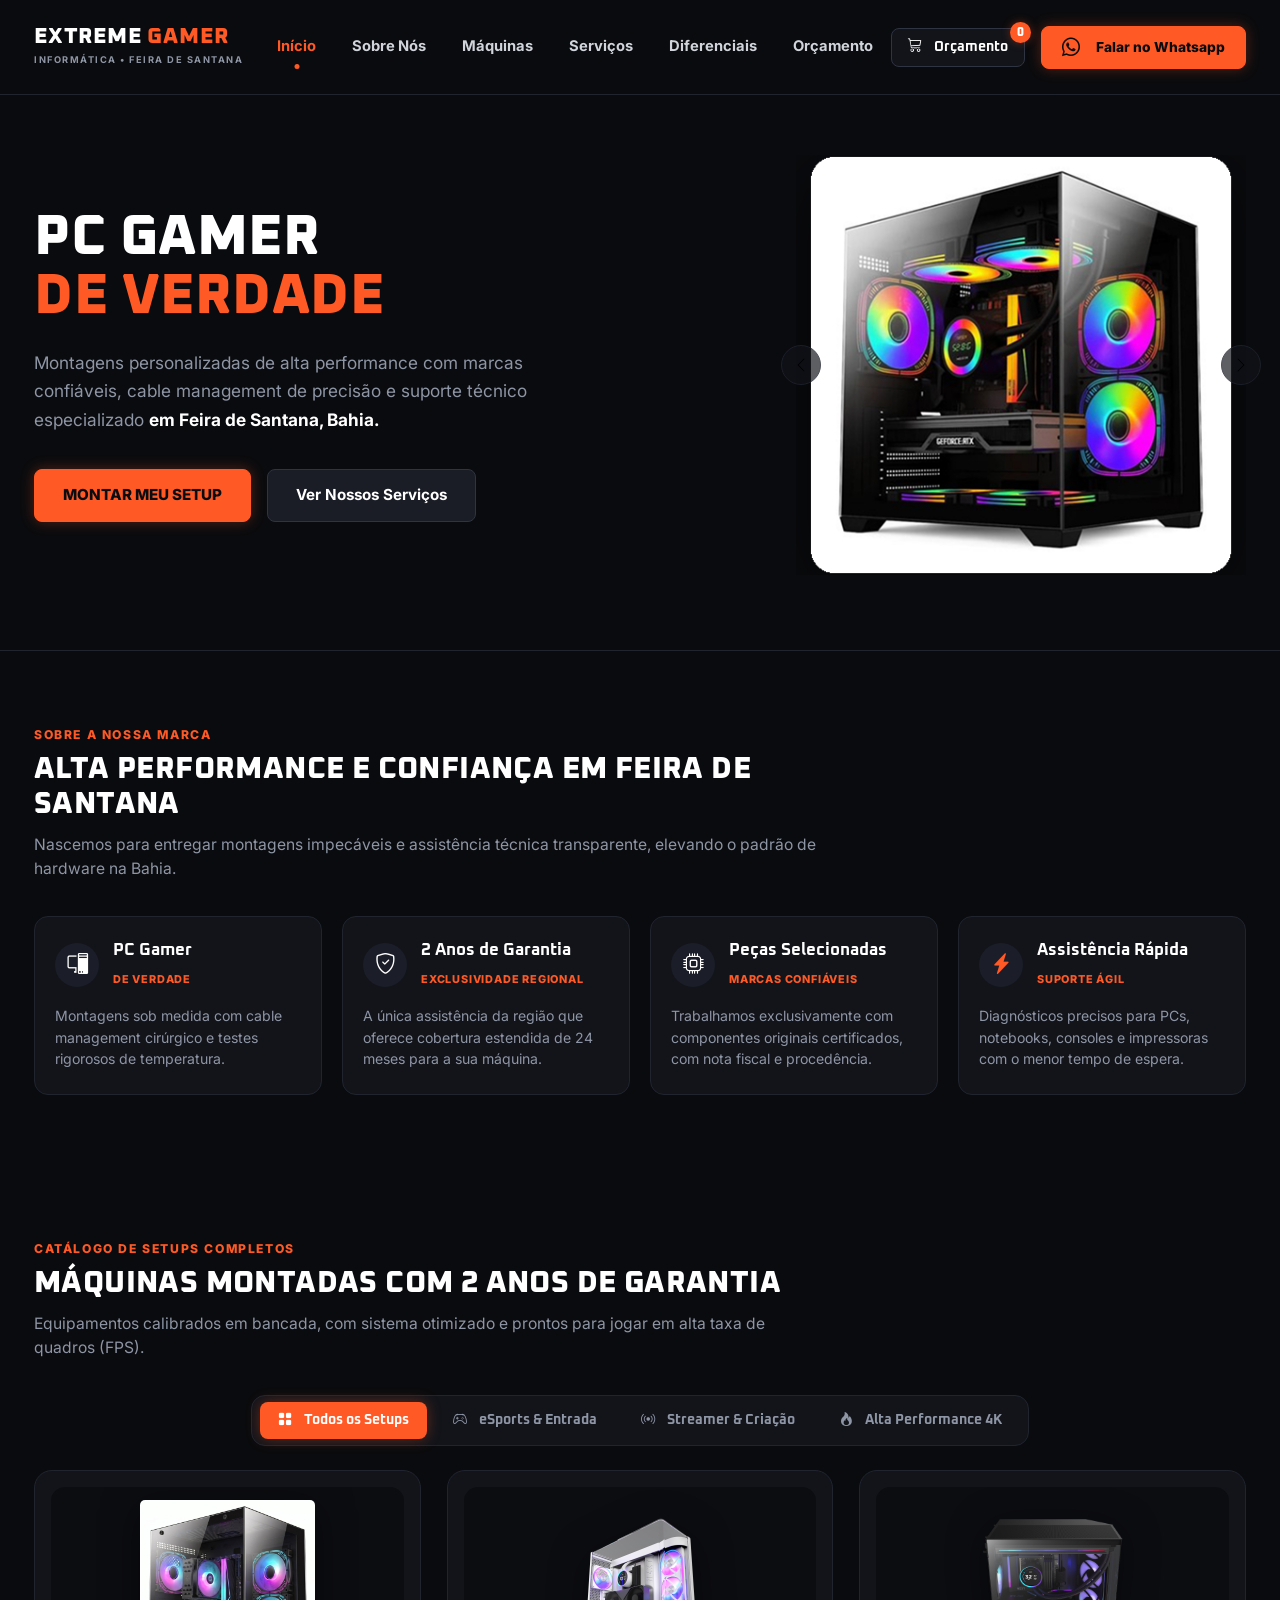
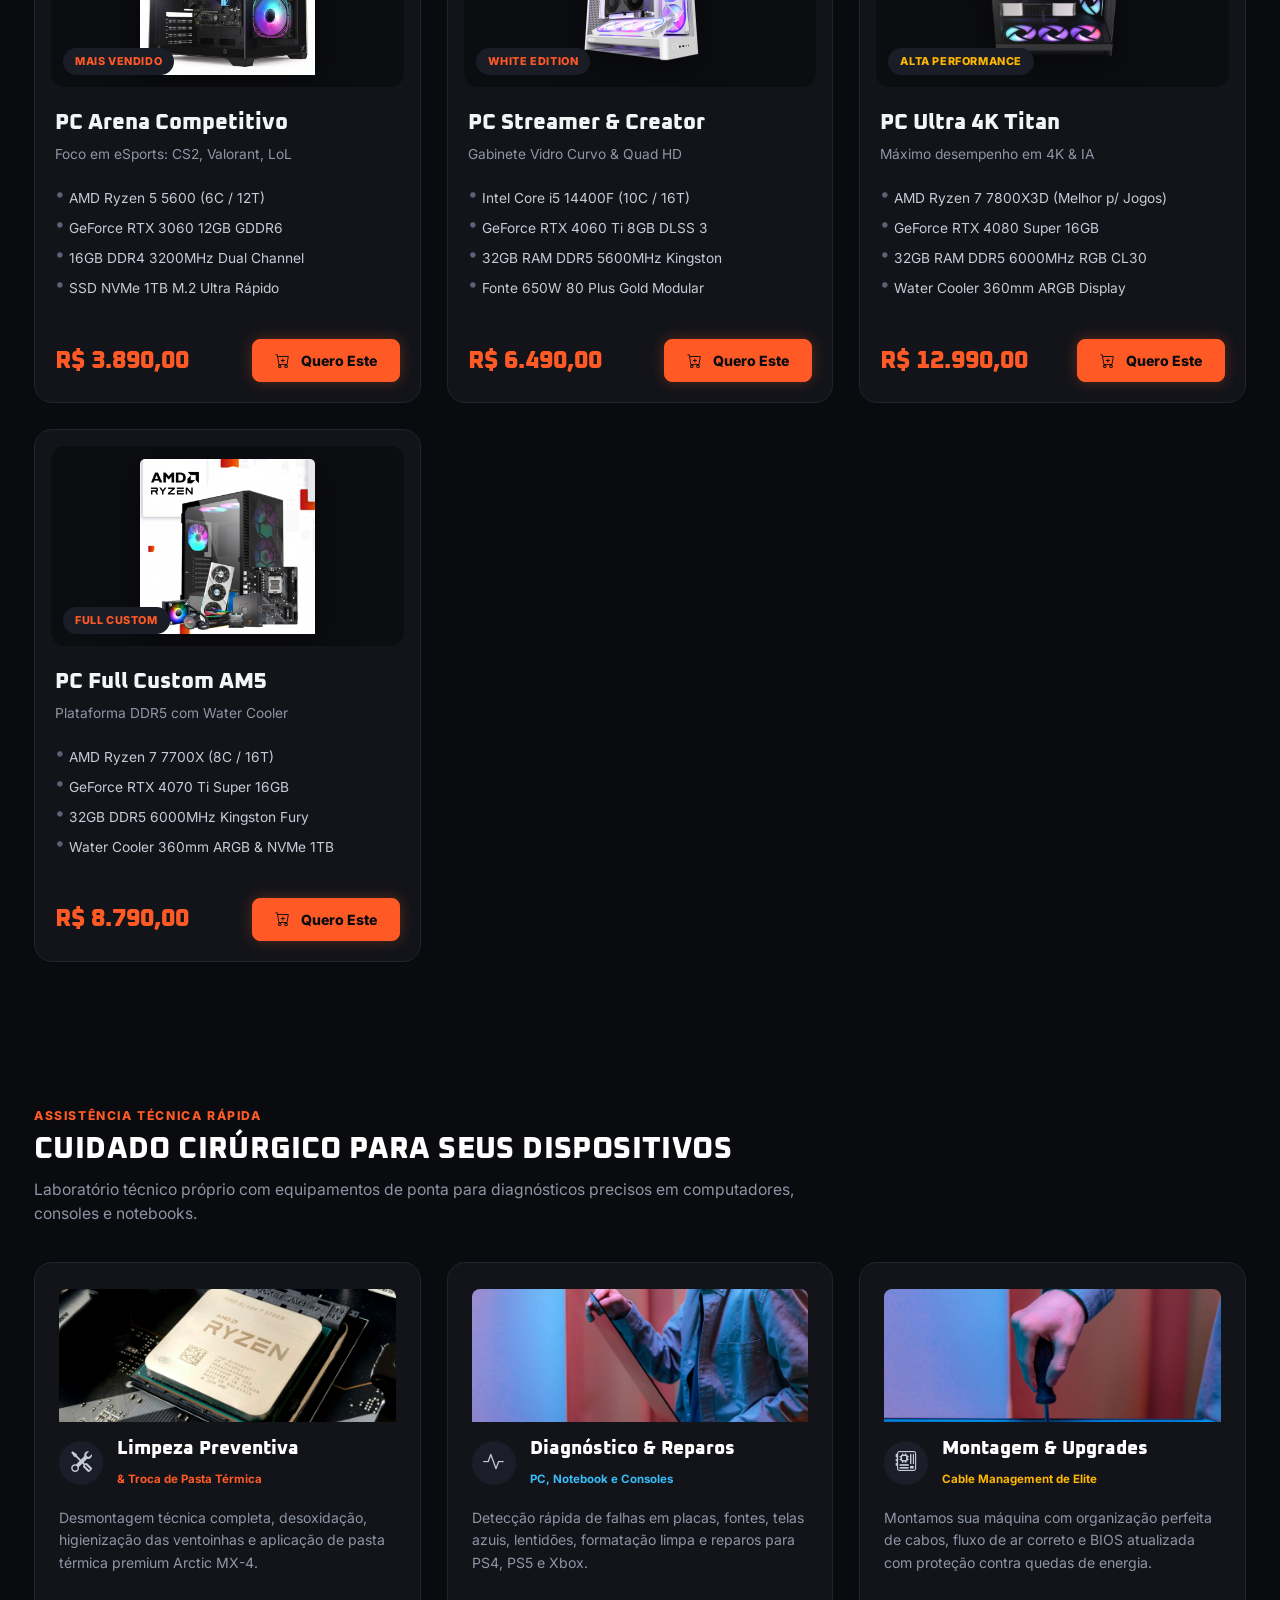
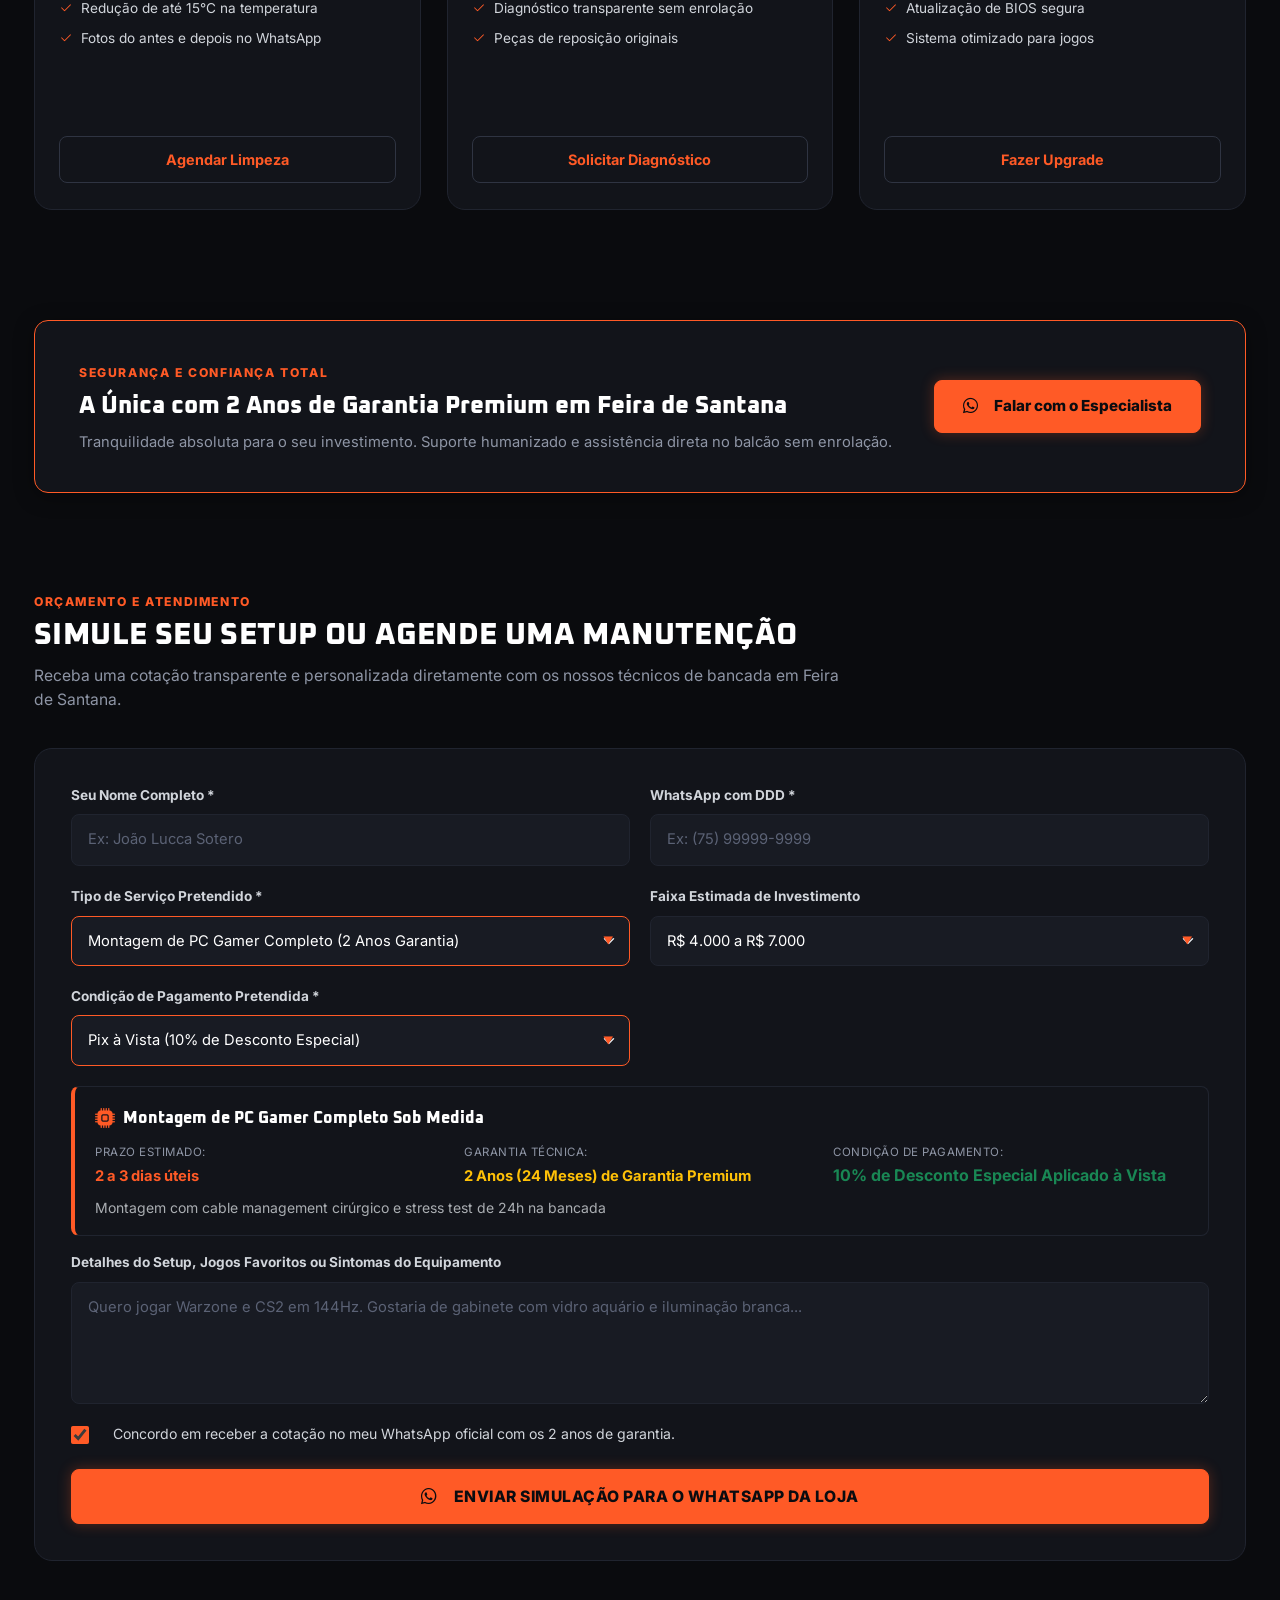
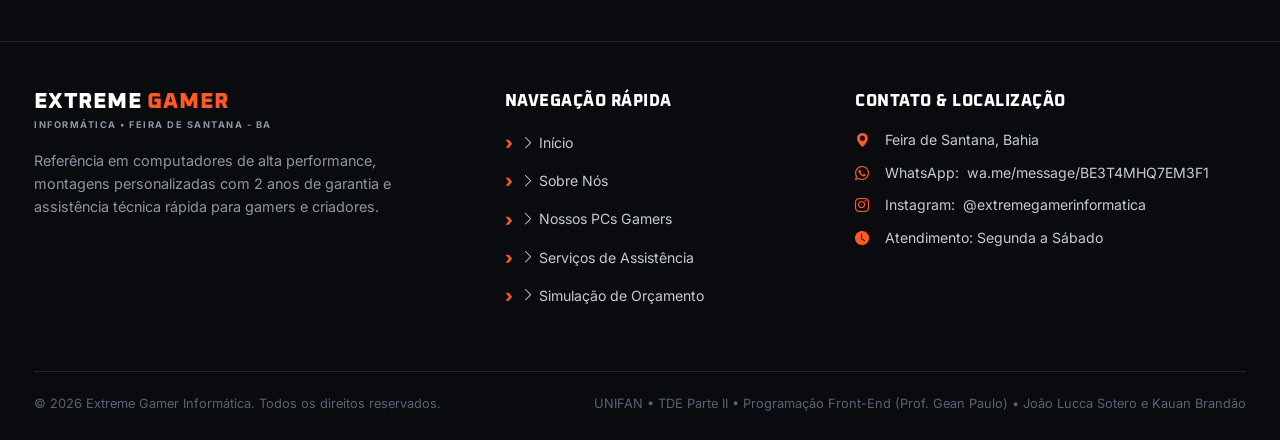
==== commit da1afa6f: "feat: implementacao completa tde parte ii com javascript interativo e localstorage" ====
--- a/frontend/index.html
+++ b/frontend/index.html
@@ -63,8 +63,12 @@
             </li>
           </ul>
 
-          <!-- Botão WhatsApp no menu recolhido (Mobile) -->
-          <div class="d-lg-none mt-3 text-center">
+          <!-- Botão WhatsApp e Carrinho no menu recolhido (Mobile) -->
+          <div class="d-lg-none mt-3 text-center d-flex flex-column gap-2">
+            <button type="button" id="btn-carrinho-mobile" class="btn btn-outline-warning w-100 d-flex align-items-center justify-content-center gap-2">
+              <i class="bi bi-cart3"></i>
+              <span>Ver Orçamento (<strong id="badge-carrinho-mobile">0</strong>)</span>
+            </button>
             <a href="https://wa.me/message/BE3T4MHQ7EM3F1" target="_blank" rel="noopener noreferrer" class="btn btn-whatsapp-header w-100">
               <i class="bi bi-whatsapp whatsapp-icon me-2" aria-hidden="true"></i>
               Falar no Whatsapp
@@ -72,8 +76,14 @@
           </div>
         </div>
 
-        <!-- Botão WhatsApp (Desktop) -->
-        <div class="header-cta d-none d-lg-block">
+        <!-- Ações do Header (Desktop: Carrinho + WhatsApp) -->
+        <div class="header-cta d-none d-lg-flex align-items-center gap-3">
+          <button type="button" id="btn-carrinho" class="btn btn-carrinho-header position-relative" aria-label="Abrir orçamento">
+            <i class="bi bi-cart3 me-1"></i>
+            <span>Orçamento</span>
+            <span id="badge-carrinho" class="badge-carrinho-contador">0</span>
+          </button>
+
           <a href="https://wa.me/message/BE3T4MHQ7EM3F1" target="_blank" rel="noopener noreferrer" class="btn btn-whatsapp-header">
             <i class="bi bi-whatsapp whatsapp-icon me-2" aria-hidden="true"></i>
             Falar no Whatsapp
@@ -255,12 +265,30 @@
           </p>
         </header>
 
+        <!-- Barra de Filtros Interativos (Laço for + if..else) -->
+        <div class="filtro-container mb-4" id="container-filtros">
+          <div class="filtro-botoes-grupo">
+            <button type="button" class="btn btn-filtro active" data-categoria="todos">
+              <i class="bi bi-grid-fill me-1"></i> Todos os Setups
+            </button>
+            <button type="button" class="btn btn-filtro" data-categoria="esports">
+              <i class="bi bi-controller me-1"></i> eSports &amp; Entrada
+            </button>
+            <button type="button" class="btn btn-filtro" data-categoria="streamer">
+              <i class="bi bi-broadcast me-1"></i> Streamer &amp; Criação
+            </button>
+            <button type="button" class="btn btn-filtro" data-categoria="entusiasta">
+              <i class="bi bi-fire me-1"></i> Alta Performance 4K
+            </button>
+          </div>
+        </div>
+
         <div class="cards-grid">
           
           <!-- Setup 1: PC Arena Competitivo -->
-          <article class="card produto-card" id="pc-arena">
+          <article class="card produto-card" id="pc-arena" data-categoria="esports">
             <div class="produto-topo-box">
-              <img src="img/pc3.png" class="card-img-top produto-img" alt="PC Arena Competitivo">
+              <img src="img/pc-tigeryt.jpg" class="card-img-top produto-img" alt="PC Arena Competitivo">
               <span class="badge-card badge-dark">MAIS VENDIDO</span>
             </div>
             
@@ -279,21 +307,23 @@
                 <div class="preco-box">
                   <span class="preco-valor">R$ 3.890,00</span>
                 </div>
-                <a href="#orcamento" class="btn btn-primary btn-card">Quero Este</a>
+                <button type="button" class="btn btn-primary btn-card btn-adicionar-carrinho" data-id="pc-arena" data-nome="PC Arena Competitivo" data-preco="3890" data-img="img/pc-tigeryt.jpg">
+                  <i class="bi bi-cart-plus me-1"></i> Quero Este
+                </button>
               </div>
             </div>
           </article>
 
-          <!-- Setup 2: PC Streamer & Creator -->
-          <article class="card produto-card" id="pc-streamer">
+          <!-- Setup 2: PC Streamer & Creator White Edition -->
+          <article class="card produto-card" id="pc-streamer" data-categoria="streamer">
             <div class="produto-topo-box">
-              <img src="img/pc1.png" class="card-img-top produto-img" alt="PC Streamer &amp; Creator">
-              <span class="badge-card badge-dark">RECOMENDADO</span>
+              <img src="img/pc-h7-white.png" class="card-img-top produto-img" alt="PC Streamer &amp; Creator White Edition">
+              <span class="badge-card badge-dark">WHITE EDITION</span>
             </div>
 
             <div class="card-body">
               <h5 class="card-title produto-nome">PC Streamer &amp; Creator</h5>
-              <p class="card-text produto-foco">Lives fluidas e jogos em Quad HD</p>
+              <p class="card-text produto-foco">Gabinete Vidro Curvo &amp; Quad HD</p>
               
               <ul class="produto-specs">
                 <li>Intel Core i5 14400F (10C / 16T)</li>
@@ -306,15 +336,17 @@
                 <div class="preco-box">
                   <span class="preco-valor">R$ 6.490,00</span>
                 </div>
-                <a href="#orcamento" class="btn btn-primary btn-card">Quero Este</a>
+                <button type="button" class="btn btn-primary btn-card btn-adicionar-carrinho" data-id="pc-streamer" data-nome="PC Streamer & Creator" data-preco="6490" data-img="img/pc-h7-white.png">
+                  <i class="bi bi-cart-plus me-1"></i> Quero Este
+                </button>
               </div>
             </div>
           </article>
 
-          <!-- Setup 3: PC Ultra 4K Titan -->
-          <article class="card produto-card" id="pc-titan">
+          <!-- Setup 3: PC Ultra 4K Titan (H9 Flow Black) -->
+          <article class="card produto-card" id="pc-titan" data-categoria="entusiasta">
             <div class="produto-topo-box">
-              <img src="img/pc2.png" class="card-img-top produto-img" alt="PC Ultra 4K Titan">
+              <img src="img/pc-h9-titan.png" class="card-img-top produto-img" alt="PC Ultra 4K Titan">
               <span class="badge-card badge-ouro-escuro">ALTA PERFORMANCE</span>
             </div>
 
@@ -333,7 +365,38 @@
                 <div class="preco-box">
                   <span class="preco-valor">R$ 12.990,00</span>
                 </div>
-                <a href="#orcamento" class="btn btn-primary btn-card">Personalizar</a>
+                <button type="button" class="btn btn-primary btn-card btn-adicionar-carrinho" data-id="pc-titan" data-nome="PC Ultra 4K Titan" data-preco="12990" data-img="img/pc-h9-titan.png">
+                  <i class="bi bi-cart-plus me-1"></i> Quero Este
+                </button>
+              </div>
+            </div>
+          </article>
+
+          <!-- Setup 4: PC Full Custom Ryzen 7000 AM5 -->
+          <article class="card produto-card" id="pc-custom" data-categoria="entusiasta">
+            <div class="produto-topo-box">
+              <img src="img/pc-custom-ryzen.jpg" class="card-img-top produto-img" alt="PC Full Custom Ryzen 7000 AM5">
+              <span class="badge-card badge-dark">FULL CUSTOM</span>
+            </div>
+
+            <div class="card-body">
+              <h5 class="card-title produto-nome">PC Full Custom AM5</h5>
+              <p class="card-text produto-foco">Plataforma DDR5 com Water Cooler</p>
+              
+              <ul class="produto-specs">
+                <li>AMD Ryzen 7 7700X (8C / 16T)</li>
+                <li>GeForce RTX 4070 Ti Super 16GB</li>
+                <li>32GB DDR5 6000MHz Kingston Fury</li>
+                <li>Water Cooler 360mm ARGB &amp; NVMe 1TB</li>
+              </ul>
+
+              <div class="produto-rodape">
+                <div class="preco-box">
+                  <span class="preco-valor">R$ 8.790,00</span>
+                </div>
+                <button type="button" class="btn btn-primary btn-card btn-adicionar-carrinho" data-id="pc-custom" data-nome="PC Full Custom AM5" data-preco="8790" data-img="img/pc-custom-ryzen.jpg">
+                  <i class="bi bi-cart-plus me-1"></i> Quero Este
+                </button>
               </div>
             </div>
           </article>
@@ -361,6 +424,9 @@
           
           <!-- Serviço 1: Limpeza Preventiva -->
           <article class="card servico-card">
+            <div class="servico-foto-wrapper">
+              <img src="img/servico-pasta-termica.jpg" alt="Aplicação de pasta térmica em socket AMD Ryzen" class="card-img-top servico-foto" loading="lazy">
+            </div>
             <div class="card-body p-0 d-flex flex-column h-100">
               <div class="servico-card-cabecalho">
                 <div class="servico-icone-box">
@@ -373,7 +439,7 @@
               </div>
 
               <p class="card-text servico-descricao">
-                Desmontagem técnica completa, desoxidação, higienização das ventoinhas e aplicação de pasta térmica premium de prata.
+                Desmontagem técnica completa, desoxidação, higienização das ventoinhas e aplicação de pasta térmica premium Arctic MX-4.
               </p>
 
               <ul class="servico-lista-beneficios">
@@ -382,13 +448,16 @@
               </ul>
 
               <div class="servico-btn-wrapper mt-auto">
-                <a href="#orcamento" class="btn btn-outline-servico">Agendar Limpeza</a>
+                <a href="#orcamento" class="btn btn-outline-servico" data-selecionar-servico="limpeza">Agendar Limpeza</a>
               </div>
             </div>
           </article>
 
           <!-- Serviço 2: Diagnóstico & Reparos -->
           <article class="card servico-card">
+            <div class="servico-foto-wrapper">
+              <img src="img/servico-diagnostico.jpg" alt="Bancada de diagnóstico técnico de hardware" class="card-img-top servico-foto" loading="lazy">
+            </div>
             <div class="card-body p-0 d-flex flex-column h-100">
               <div class="servico-card-cabecalho">
                 <div class="servico-icone-box">
@@ -410,13 +479,16 @@
               </ul>
 
               <div class="servico-btn-wrapper mt-auto">
-                <a href="#orcamento" class="btn btn-outline-servico">Solicitar Diagnóstico</a>
+                <a href="#orcamento" class="btn btn-outline-servico" data-selecionar-servico="diagnostico">Solicitar Diagnóstico</a>
               </div>
             </div>
           </article>
 
           <!-- Serviço 3: Montagem & Upgrades -->
           <article class="card servico-card">
+            <div class="servico-foto-wrapper">
+              <img src="img/servico-montagem.jpg" alt="Montagem cirúrgica e cable management profissional" class="card-img-top servico-foto" loading="lazy">
+            </div>
             <div class="card-body p-0 d-flex flex-column h-100">
               <div class="servico-card-cabecalho">
                 <div class="servico-icone-box">
@@ -438,7 +510,7 @@
               </ul>
 
               <div class="servico-btn-wrapper mt-auto">
-                <a href="#orcamento" class="btn btn-outline-servico">Fazer Upgrade</a>
+                <a href="#orcamento" class="btn btn-outline-servico" data-selecionar-servico="upgrade">Fazer Upgrade</a>
               </div>
             </div>
           </article>
@@ -533,6 +605,43 @@
                 </div>
               </div>
 
+              <!-- Campo: Forma de Pagamento e Descontos (if..else) -->
+              <div class="form-grupo">
+                <label for="campo-pagamento" class="form-label">Condição de Pagamento Pretendida *</label>
+                <div class="select-wrapper">
+                  <select id="campo-pagamento" name="pagamento" class="form-select foco-laranja" required>
+                    <option value="pix" selected>Pix à Vista (10% de Desconto Especial)</option>
+                    <option value="cartao">Cartão de Crédito (em até 12x Sem Juros)</option>
+                    <option value="boleto">Boleto Bancário</option>
+                  </select>
+                </div>
+              </div>
+
+            </div>
+
+            <!-- Painel Reativo de Diagnóstico e Prazo (switch..case + if..else) -->
+            <div id="resumo-atendimento" class="resumo-atendimento-box full-width my-3">
+              <div class="resumo-cabecalho d-flex align-items-center gap-2 mb-2">
+                <i class="bi bi-cpu-fill text-orange fs-5"></i>
+                <h5 id="resumo-titulo-servico" class="m-0 text-white fs-6">Montagem de PC Gamer Completo Sob Medida</h5>
+              </div>
+              <div class="resumo-grid">
+                <div class="resumo-col">
+                  <span class="resumo-rotulo">Prazo Estimado:</span>
+                  <strong id="prazo-estimado" class="resumo-dado text-orange">2 a 3 dias úteis</strong>
+                </div>
+                <div class="resumo-col">
+                  <span class="resumo-rotulo">Garantia Técnica:</span>
+                  <strong id="garantia-estimada" class="resumo-dado text-warning">2 Anos (24 Meses)</strong>
+                </div>
+                <div class="resumo-col">
+                  <span class="resumo-rotulo">Condição de Pagamento:</span>
+                  <strong id="pagamento-estimado" class="resumo-dado text-success">10% de Desconto Especial Aplicado à Vista</strong>
+                </div>
+              </div>
+              <p id="procedimento-estimado" class="resumo-procedimento text-muted small mt-2 mb-0">
+                Montagem com cable management cirúrgico e stress test de 24h na bancada.
+              </p>
             </div>
 
             <!-- Campo: Detalhes do Pedido ou Sintomas do Aparelho -->
@@ -615,15 +724,59 @@
           &copy; 2026 Extreme Gamer Informática. Todos os direitos reservados.
         </p>
         <p class="projeto-academico">
-          UNIFAN • TDE Parte I • Programação Front-End (Prof. Gean Paulo) • João Lucca Sotero e Kauan Brandão
+          UNIFAN • TDE Parte II • Programação Front-End (Prof. Gean Paulo) • João Lucca Sotero e Kauan Brandão
         </p>
       </div>
 
     </div>
   </footer>
 
-  <!-- ETAPA 4: Bootstrap 5 Bundle JS via CDN (para funcionamento dos componentes nativos) -->
+  <!-- =========================================================================
+       4. GAVETA / OFFCANVAS DE ORÇAMENTO (CARRINHO LOCALSTORAGE)
+       ========================================================================= -->
+  <div id="painel-carrinho" class="carrinho-drawer" aria-hidden="true">
+    <div class="carrinho-overlay" id="carrinho-overlay"></div>
+    <aside class="carrinho-conteudo" role="dialog" aria-labelledby="carrinho-titulo">
+      <header class="carrinho-header">
+        <div class="d-flex align-items-center gap-2">
+          <i class="bi bi-cart3 text-orange fs-4"></i>
+          <h3 id="carrinho-titulo" class="carrinho-titulo m-0">Seu Orçamento</h3>
+        </div>
+        <button type="button" id="btn-fechar-carrinho" class="btn-fechar-carrinho" aria-label="Fechar orçamento">&times;</button>
+      </header>
+
+      <div id="lista-carrinho" class="carrinho-lista">
+        <!-- Itens renderizados dinamicamente via JS com laço for -->
+      </div>
+
+      <footer class="carrinho-footer">
+        <div class="carrinho-totais">
+          <div class="d-flex justify-content-between align-items-center mb-1">
+            <span class="text-muted">Total Estimado:</span>
+            <strong id="total-carrinho" class="total-valor text-white fs-5">R$ 0,00</strong>
+          </div>
+          <div class="d-flex justify-content-between align-items-center mb-3">
+            <span class="text-success small">À vista no Pix (10% OFF):</span>
+            <strong id="total-pix" class="text-success fs-6">R$ 0,00</strong>
+          </div>
+        </div>
+        <div class="d-flex gap-2">
+          <button type="button" id="btn-limpar-carrinho" class="btn btn-outline-danger btn-sm w-50">
+            <i class="bi bi-trash3 me-1"></i> Limpar
+          </button>
+          <a href="#orcamento" id="btn-finalizar-orcamento" class="btn btn-submit btn-sm w-50 text-center" onclick="fecharGavetaCarrinho()">
+            <i class="bi bi-check2-circle me-1"></i> Orçar no Form
+          </a>
+        </div>
+      </footer>
+    </aside>
+  </div>
+
+  <!-- ETAPA 4: Bootstrap 5 Bundle JS via CDN -->
   <script src="https://cdn.jsdelivr.net/npm/bootstrap@5.3.3/dist/js/bootstrap.bundle.min.js" integrity="sha384-YvpcrYf0tY3lHB60NNkmXc5s9fDVZLESaAA55NDzOxhy9GkcIdslK1eN7N6jIeHz" crossorigin="anonymous"></script>
+
+  <!-- ETAPA 5: Script Autoral TDE Parte II (Vanilla JavaScript) -->
+  <script src="script.js"></script>
 
 </body>
 </html>
--- a/frontend/style.css
+++ b/frontend/style.css
@@ -1,25 +1,7 @@
-/* ==========================================================================
-   PROJETO ACADÊMICO - TDE PARTE I (UNIFAN)
-   Disciplina: Programação Front-End | Docente: Gean Paulo
-   Discentes: João Lucca Sotero e Kauan Brandão
-   Empresa: Extreme Gamer Informática (Feira de Santana - BA)
-
-   ESTRUTURA DE ESTILOS CSS3 AUTORAL & BOOTSTRAP 5
-   • 8.1 Propriedades CSS (Transitions, Transforms, Box-shadow, Backdrop-filter)
-   • 8.2 Variáveis CSS (:root) - Design System da Marca
-   • 8.3 CSS Flexbox e Grid (Layouts Estruturais das Seções)
-   • 8.4 Responsividade - Media Queries (Desktop, Tablet e Smartphone)
-   • ETAPA 4: Bootstrap 5 via CDN (Navbar, Carrossel, Cards, Botões)
-   ========================================================================== */
-
-/* --------------------------------------------------------------------------
-   1. IMPORTAÇÃO DE TIPOGRAFIA (Google Fonts)
-   -------------------------------------------------------------------------- */
+
 @import url('https://fonts.googleapis.com/css2?family=Inter:wght@400;500;600;700;800;900&family=Oxanium:wght@600;700;800;900&display=swap');
 
-/* --------------------------------------------------------------------------
-   8.2. VARIÁVEIS CSS (:root) - DESIGN SYSTEM DA EXTREME GAMER
-   -------------------------------------------------------------------------- */
+
 :root {
   /* Paleta Dark Gamer */
   --bg-dark: #0A0B0E;
@@ -44,8 +26,10 @@
   /* Escala de Textos */
   --text-white: #FFFFFF;
   --text-primary: #F3F4F6;
+  --text-light: #D1D5DB;
   --text-muted: #8E95A5;
   --text-subtle: #5B6275;
+  --text-card-specs: #C5CAD6;
   --text-dark: #0B0C10;
 
   /* Bordas e Contornos */
@@ -122,12 +106,12 @@
   margin: 0 0 35px 0;
 }
 
-.subtitulo-secao {
-  display: block;
+.subtitulo-secao, .banner-tag {
+  display: inline-block;
   font-family: var(--font-body);
-  font-size: 0.78rem;
+  font-size: 0.76rem;
   font-weight: 800;
-  letter-spacing: 1.8px;
+  letter-spacing: 1.6px;
   color: var(--primary-orange);
   margin-bottom: 8px;
   text-transform: uppercase;
@@ -140,6 +124,10 @@
   margin-bottom: 10px;
   letter-spacing: 0.4px;
   text-transform: uppercase;
+}
+
+.descricao-secao, .hero-descricao, .banner-descricao, .rodape-slogan {
+  text-wrap: pretty;
 }
 
 .descricao-secao {
@@ -149,7 +137,7 @@
 }
 
 /* --------------------------------------------------------------------------
-   ETAPA 4: COMPONENTES BOOTSTRAP - BOTÕES (CSS3 AUTORAL)
+   ETAPA 4: COMPONENTES BOOTSTRAP - BOTÕES 
    -------------------------------------------------------------------------- */
 .btn {
   display: inline-flex;
@@ -165,11 +153,10 @@
   border: 1px solid transparent;
   transition: var(--transition-normal);
   text-align: center;
-  white-space: nowrap;
 }
 
 /* Botões Primários Neon */
-.btn-primario, .btn-primary, .btn-card, .btn-submit {
+.btn-primario, .btn-primary, .btn-card, .btn-submit, .btn-whatsapp-header {
   background-color: var(--primary-orange) !important;
   border-color: var(--primary-orange) !important;
   color: var(--text-dark) !important;
@@ -177,7 +164,7 @@
   box-shadow: var(--shadow-neon-sm);
 }
 
-.btn-primario:hover, .btn-primary:hover, .btn-card:hover, .btn-submit:hover {
+.btn-primario:hover, .btn-primary:hover, .btn-card:hover, .btn-submit:hover, .btn-whatsapp-header:hover {
   background-color: var(--primary-orange-hover) !important;
   border-color: var(--primary-orange-hover) !important;
   color: var(--text-dark) !important;
@@ -192,39 +179,34 @@
   border: 1px solid var(--border-button);
 }
 
-.btn-secundario:hover, .btn-outline-servico:hover {
-  background-color: #20242F;
-  border-color: #4A5063;
+.btn-secundario:hover {
+  background-color: var(--border-subtle);
+  border-color: var(--border-hover);
   color: var(--text-white);
   transform: translateY(-2px);
 }
 
+.btn-outline-servico {
+  width: 100%;
+  padding: 12px;
+  font-size: 0.9rem;
+  color: var(--primary-orange);
+  background-color: transparent;
+  border-color: var(--border-button);
+}
+
+.btn-outline-servico:hover {
+  background-color: var(--primary-orange-subtle);
+  border-color: var(--primary-orange);
+  transform: translateY(-2px);
+}
+
 .btn-card { padding: 10px 22px; font-size: 0.88rem; }
-.btn-outline-servico { width: 100%; padding: 12px; font-size: 0.9rem; color: var(--primary-orange); background-color: transparent; border-color: #323746; }
-.btn-outline-servico:hover { background-color: var(--primary-orange-subtle); border-color: var(--primary-orange); }
-
-.btn-whatsapp-header {
-  background-color: var(--primary-orange);
-  color: var(--text-dark);
-  font-size: 0.86rem;
-  font-weight: 800;
-  padding: 10px 20px;
-  border-radius: var(--radius-md);
-  display: inline-flex;
-  align-items: center;
-}
-
-.btn-whatsapp-header:hover {
-  background-color: var(--primary-orange-hover);
-  color: var(--text-dark);
-  transform: translateY(-2px);
-  box-shadow: var(--shadow-neon-sm);
-}
-
+.btn-whatsapp-header { font-size: 0.86rem; padding: 10px 20px; }
 .whatsapp-icon { font-size: 1.15rem; line-height: 1; }
 
 /* --------------------------------------------------------------------------
-   ETAPA 4: COMPONENTE BOOTSTRAP - NAVBAR / MENU (SEM JAVASCRIPT)
+   ETAPA 4: COMPONENTE BOOTSTRAP - NAVBAR / MENU 
    -------------------------------------------------------------------------- */
 .cabecalho-principal {
   position: sticky;
@@ -255,7 +237,7 @@
   font-family: var(--font-body);
   font-size: 0.92rem;
   font-weight: 700;
-  color: #D1D5DB !important;
+  color: var(--text-light) !important;
   position: relative;
   padding: 6px 4px !important;
   transition: color var(--transition-fast);
@@ -360,8 +342,11 @@
 .carousel-control-prev-icon, .carousel-control-next-icon { width: 16px; height: 16px; }
 
 /* --------------------------------------------------------------------------
-   8.3. CSS GRID: PADRONIZAÇÃO DE CARDS E ÍCONES (DRY)
-   -------------------------------------------------------------------------- */
+   8.3. CSS GRID: PADRONIZAÇÃO DE CARDS E ÍCONES 
+   -------------------------------------------------------------------------- */
+.secao-sobre, .secao-produtos, .secao-servicos { padding: 70px 0; }
+.secao-sobre { border-top: 1px solid var(--border-subtle); }
+
 .sobre-card, .produto-card, .servico-card {
   background-color: var(--bg-surface);
   border: 1px solid var(--border-subtle);
@@ -387,17 +372,16 @@
   align-items: center;
   justify-content: center;
   font-size: 1.3rem;
+  line-height: 1;
   transition: var(--transition-normal);
 }
 
 .sobre-icone-box { color: var(--text-white); }
-.servico-icone-box { color: #C5CAD6; }
-.sobre-icone-box i, .servico-icone-box i { line-height: 1; }
+.servico-icone-box { color: var(--text-card-specs); }
 
 /* --------------------------------------------------------------------------
    8.3. CSS GRID: SEÇÃO SOBRE A MARCA (4 COLUNAS)
    -------------------------------------------------------------------------- */
-.secao-sobre { padding: 70px 0; border-top: 1px solid var(--border-subtle); }
 .sobre-grid { display: grid; grid-template-columns: repeat(4, 1fr); gap: 20px; }
 .sobre-card-cabecalho { display: flex; align-items: center; gap: 14px; margin-bottom: 16px; }
 .sobre-card-info { display: flex; flex-direction: column; }
@@ -408,7 +392,6 @@
 /* --------------------------------------------------------------------------
    8.3. CSS GRID & BOOTSTRAP CARDS: CATÁLOGO DE SETUPS (3 COLUNAS)
    -------------------------------------------------------------------------- */
-.secao-produtos { padding: 70px 0; }
 .cards-grid { display: grid; grid-template-columns: repeat(3, 1fr); gap: 26px; }
 
 .produto-topo-box {
@@ -439,8 +422,7 @@
 }
 
 .produto-topo-box .badge-card { position: absolute; bottom: 12px; left: 12px; z-index: 2; }
-.badge-card { font-family: var(--font-body); font-size: 0.68rem; font-weight: 800; padding: 5px 12px; border-radius: var(--radius-full); letter-spacing: 0.6px; text-transform: uppercase; }
-.badge-dark, .badge-ouro-escuro { background-color: var(--bg-surface-elevated); }
+.badge-card { font-family: var(--font-body); font-size: 0.68rem; font-weight: 800; padding: 5px 12px; border-radius: var(--radius-full); letter-spacing: 0.6px; text-transform: uppercase; background-color: var(--bg-surface-elevated); }
 .badge-dark { color: var(--primary-orange); }
 .badge-ouro-escuro { color: var(--accent-gold); }
 
@@ -448,15 +430,14 @@
 .produto-nome { font-size: 1.35rem; font-weight: 800; margin-bottom: 6px; }
 .produto-foco { font-size: 0.86rem; color: var(--text-muted); margin-bottom: 18px; }
 .produto-specs { list-style: none; margin-bottom: 26px; flex-grow: 1; padding-left: 0; }
-.produto-specs li { font-size: 0.86rem; color: #C5CAD6; padding: 4px 0; position: relative; padding-left: 14px; }
-.produto-specs li::before { content: '•'; position: absolute; left: 0; color: #7A8194; font-size: 1.1rem; line-height: 1; top: 2px; }
+.produto-specs li { font-size: 0.86rem; color: var(--text-card-specs); padding: 4px 0; position: relative; padding-left: 14px; }
+.produto-specs li::before { content: '•'; position: absolute; left: 0; color: var(--text-subtle); font-size: 1.1rem; line-height: 1; top: 2px; }
 .produto-rodape { display: flex; justify-content: space-between; align-items: center; flex-wrap: wrap; gap: 12px; padding-top: 10px; }
 .preco-valor { font-family: var(--font-heading); font-size: 1.55rem; font-weight: 800; color: var(--primary-orange); }
 
 /* --------------------------------------------------------------------------
    8.3. CSS GRID & BOOTSTRAP CARDS: SERVIÇOS TÉCNICOS (3 COLUNAS)
    -------------------------------------------------------------------------- */
-.secao-servicos { padding: 70px 0; }
 .servicos-grid { display: grid; grid-template-columns: repeat(3, 1fr); gap: 26px; }
 .servico-card-cabecalho { display: flex; align-items: center; gap: 14px; margin-bottom: 18px; }
 .servico-cabecalho-texto { display: flex; flex-direction: column; }
@@ -466,7 +447,7 @@
 .servico-subtitulo-tag.tag-ouro { color: var(--accent-gold); }
 .servico-descricao { font-size: 0.88rem; color: var(--text-muted); line-height: 1.6; margin-bottom: 20px; }
 .servico-lista-beneficios { list-style: none; margin-bottom: 25px; flex-grow: 1; padding-left: 0; }
-.servico-lista-beneficios li { font-size: 0.85rem; color: #D1D5DB; padding: 4px 0; display: flex; align-items: center; }
+.servico-lista-beneficios li { font-size: 0.85rem; color: var(--text-light); padding: 4px 0; display: flex; align-items: center; }
 
 /* --------------------------------------------------------------------------
    8.3. CSS FLEXBOX: BANNER DE GARANTIA (DIFERENCIAIS)
@@ -486,11 +467,10 @@
 }
 
 .garantia-banner-texto { flex: 1; }
-.banner-tag { display: inline-block; font-family: var(--font-body); font-size: 0.74rem; font-weight: 800; letter-spacing: 1.4px; color: var(--primary-orange); margin-bottom: 8px; text-transform: uppercase; }
 .banner-titulo { font-size: clamp(1.2rem, 3vw, 1.5rem); font-weight: 800; margin-bottom: 10px; line-height: 1.25; }
 .banner-descricao { font-size: 0.92rem; color: var(--text-muted); line-height: 1.55; margin-bottom: 0; }
 .garantia-banner-cta { flex-shrink: 0; }
-.garantia-banner-cta .btn { padding: 14px 28px; font-size: 0.95rem; white-space: nowrap; }
+.garantia-banner-cta .btn { padding: 14px 28px; font-size: 0.95rem; }
 
 /* --------------------------------------------------------------------------
    8.3. CSS GRID: FORMULÁRIO DE ORÇAMENTO (2 COLUNAS)
@@ -501,7 +481,7 @@
 .form-grid { display: grid; grid-template-columns: repeat(2, 1fr); gap: 20px; margin-bottom: 20px; }
 .form-grupo { display: flex; flex-direction: column; }
 .form-grupo.full-width { grid-column: 1 / -1; margin-bottom: 20px; }
-.form-label { font-size: 0.85rem; font-weight: 700; color: #D1D5DB; margin-bottom: 8px; }
+.form-label { font-size: 0.85rem; font-weight: 700; color: var(--text-light); margin-bottom: 8px; }
 
 .form-input, .form-select, .form-textarea {
   background-color: var(--bg-input);
@@ -523,17 +503,17 @@
 }
 
 .form-select.foco-laranja { border-color: var(--primary-orange); }
-.form-input::placeholder, .form-textarea::placeholder { color: #555C6E; }
+.form-input::placeholder, .form-textarea::placeholder { color: var(--text-subtle); }
 .select-wrapper { position: relative; }
 .select-wrapper::after { content: '▼'; position: absolute; right: 16px; top: 50%; transform: translateY(-50%); font-size: 0.65rem; color: var(--primary-orange); pointer-events: none; }
 .form-select { appearance: none; -webkit-appearance: none; padding-right: 36px; cursor: pointer; }
 .form-select option { background-color: var(--bg-surface); color: var(--text-white); }
 .form-textarea { resize: vertical; min-height: 110px; }
 .form-grupo-checkbox { margin-bottom: 25px; }
-.checkbox-label { display: flex; align-items: flex-start; gap: 12px; font-size: 0.88rem; color: #D1D5DB; cursor: pointer; line-height: 1.45; }
+.checkbox-label { display: flex; align-items: flex-start; gap: 12px; font-size: 0.88rem; color: var(--text-light); cursor: pointer; line-height: 1.45; }
 .checkbox-label input[type="checkbox"] { width: 18px; height: 18px; min-width: 18px; margin-top: 2px; accent-color: var(--primary-orange); cursor: pointer; }
 .checkbox-texto { user-select: none; }
-.form-botao-wrapper .btn-submit { width: 100%; padding: 16px 24px; font-size: 0.98rem; letter-spacing: 0.5px; white-space: normal; line-height: 1.35; }
+.form-botao-wrapper .btn-submit { width: 100%; padding: 16px 24px; font-size: 0.98rem; letter-spacing: 0.5px; line-height: 1.35; }
 
 /* --------------------------------------------------------------------------
    8.3. CSS GRID: RODAPÉ INSTITUCIONAL (3 COLUNAS)
@@ -543,11 +523,11 @@
 .rodape-slogan { font-size: 0.9rem; color: var(--text-muted); line-height: 1.6; margin-top: 16px; max-width: 360px; }
 .rodape-titulo { font-size: 1rem; font-weight: 800; margin-bottom: 18px; letter-spacing: 0.5px; }
 .rodape-links, .rodape-contatos { list-style: none; padding-left: 0; }
-.rodape-links li, .rodape-contatos li { font-size: 0.88rem; color: #C5CAD6; margin-bottom: 10px; display: flex; align-items: center; gap: 8px; }
+.rodape-links li, .rodape-contatos li { font-size: 0.88rem; color: var(--text-card-specs); margin-bottom: 10px; display: flex; align-items: center; gap: 8px; }
 .rodape-links li::before { content: '›'; color: var(--primary-orange); font-size: 1.1rem; font-weight: 800; }
 .rodape-links a:hover, .rodape-contatos a:hover { color: var(--primary-orange); }
 .rodape-links a:hover { transform: translateX(4px); }
-.rodape-contatos a { color: #C5CAD6; }
+.rodape-contatos a { color: var(--text-card-specs); }
 
 .rodape-creditos {
   border-top: 1px solid var(--border-subtle);
@@ -575,31 +555,14 @@
     margin-top: 14px;
     box-shadow: 0 12px 32px rgba(0, 0, 0, 0.6);
   }
-  .menu-lista {
-    flex-direction: column;
-    align-items: flex-start;
-    gap: 12px;
-    padding: 0;
-    width: 100%;
-  }
+  .menu-lista { flex-direction: column; align-items: flex-start; gap: 12px; padding: 0; width: 100%; }
   .navbar-nav .nav-item { width: 100%; }
-  .navbar-nav .nav-link {
-    display: block;
-    width: 100%;
-    padding: 8px 12px !important;
-    border-radius: var(--radius-sm);
-  }
-  .navbar-nav .nav-link:hover {
-    background-color: var(--bg-surface-elevated);
-  }
+  .navbar-nav .nav-link { display: block; width: 100%; padding: 8px 12px !important; border-radius: var(--radius-sm); }
+  .navbar-nav .nav-link:hover { background-color: var(--bg-surface-elevated); }
   .navbar-nav .nav-link::after { display: none; }
 
   /* Hero Section Responsivo */
-  .hero-container {
-    flex-direction: column;
-    text-align: center;
-    gap: 36px;
-  }
+  .hero-container { flex-direction: column; text-align: center; gap: 36px; }
   .hero-texto { max-width: 100%; }
   .hero-botoes { justify-content: center; }
   .hero-imagem-wrapper { justify-content: center; width: 100%; }
@@ -607,6 +570,11 @@
 
   /* Grades Adaptáveis (2 Colunas com 3º Item Centralizado) */
   .sobre-grid { grid-template-columns: repeat(2, 1fr); }
+  .garantia-banner-box { flex-direction: column; text-align: center; padding: 32px 24px; gap: 24px; }
+}
+
+/* Regras exclusivas para Tablets (evita resets no mobile) */
+@media (min-width: 768px) and (max-width: 991.98px) {
   .cards-grid, .servicos-grid { grid-template-columns: repeat(2, 1fr); }
   .cards-grid > :last-child:nth-child(odd),
   .servicos-grid > :last-child:nth-child(odd) {
@@ -615,11 +583,6 @@
     justify-self: center;
     width: 100%;
   }
-
-  /* Banner Callout de Garantia */
-  .garantia-banner-box { flex-direction: column; text-align: center; padding: 32px 24px; gap: 24px; }
-
-  /* Rodapé Institucional (Marca em destaque + 2 colunas) */
   .rodape-grid { grid-template-columns: 1fr 1fr; gap: 35px; }
   .rodape-grid > :first-child { grid-column: span 2; }
 }
@@ -639,24 +602,13 @@
 
   /* Grades em Coluna Única */
   .sobre-grid, .cards-grid, .servicos-grid, .form-grid, .rodape-grid { grid-template-columns: 1fr; }
-  .cards-grid > :last-child:nth-child(odd),
-  .servicos-grid > :last-child:nth-child(odd),
-  .rodape-grid > :first-child {
-    grid-column: auto;
-    max-width: 100%;
-  }
-
-  /* Banner de Garantia */
   .garantia-banner-box { padding: 26px 20px; gap: 20px; }
   .garantia-banner-cta, .garantia-banner-cta .btn { width: 100%; }
 
   /* Formulário e Prevenção de Zoom iOS (16px) */
   .form-estilizado { padding: 24px 18px; }
   .form-input, .form-select, .form-textarea { font-size: 16px; }
-  .form-botao-wrapper .btn-submit {
-    padding: 14px 18px;
-    font-size: 0.92rem;
-  }
+  .form-botao-wrapper .btn-submit { padding: 14px 18px; font-size: 0.92rem; }
 
   /* Rodapé */
   .rodape-grid { gap: 30px; }
@@ -673,3 +625,256 @@
   .garantia-banner-box { padding: 22px 15px; }
   .banner-titulo { font-size: 1.15rem; }
 }
+
+/* ==========================================================================
+   9. COMPONENTES E INTERATIVIDADE TDE PARTE II (UNIFAN)
+   ========================================================================== */
+
+/* 9.1. Botão do Carrinho no Header */
+.btn-carrinho-header {
+  background: var(--bg-surface);
+  border: 1px solid var(--border-button);
+  color: var(--text-white);
+  padding: 8px 16px;
+  border-radius: var(--radius-md);
+  font-family: var(--font-heading);
+  font-size: 0.88rem;
+  font-weight: 700;
+  display: inline-flex;
+  align-items: center;
+  transition: var(--transition-fast);
+}
+
+.btn-carrinho-header:hover {
+  background: var(--bg-surface-elevated);
+  border-color: var(--primary-orange);
+  color: var(--primary-orange);
+}
+
+.badge-carrinho-contador {
+  position: absolute;
+  top: -7px;
+  right: -7px;
+  background: var(--primary-orange);
+  color: var(--text-white);
+  font-size: 0.72rem;
+  font-weight: 800;
+  padding: 2px 7px;
+  border-radius: var(--radius-full);
+  box-shadow: 0 0 8px var(--primary-orange-glow);
+}
+
+/* 9.2. Filtros do Catálogo */
+.filtro-container {
+  display: flex;
+  justify-content: center;
+}
+
+.filtro-botoes-grupo {
+  display: flex;
+  flex-wrap: wrap;
+  gap: 8px;
+  background: var(--bg-surface);
+  padding: 6px 8px;
+  border-radius: var(--radius-lg);
+  border: 1px solid var(--border-subtle);
+}
+
+.btn-filtro {
+  background: transparent;
+  color: var(--text-muted);
+  font-family: var(--font-heading);
+  font-size: 0.88rem;
+  font-weight: 700;
+  padding: 8px 18px;
+  border: none;
+  border-radius: var(--radius-md);
+  cursor: pointer;
+  transition: var(--transition-fast);
+}
+
+.btn-filtro:hover {
+  color: var(--text-white);
+  background: var(--bg-surface-elevated);
+}
+
+.btn-filtro.active {
+  background: var(--primary-orange);
+  color: var(--text-white);
+  box-shadow: 0 0 14px var(--primary-orange-glow);
+}
+
+/* 9.3. Imagens dos Cards de Serviços */
+.servico-foto-wrapper {
+  width: 100%;
+  height: 190px;
+  overflow: hidden;
+  border-radius: var(--radius-md) var(--radius-md) 0 0;
+  background: var(--bg-dark);
+  margin-bottom: 16px;
+}
+
+.servico-foto {
+  width: 100%;
+  height: 100%;
+  object-fit: cover;
+  transition: transform 0.4s ease;
+}
+
+.servico-card:hover .servico-foto {
+  transform: scale(1.06);
+}
+
+/* 9.4. Painel Reativo de Diagnóstico no Formulário */
+.resumo-atendimento-box {
+  background: var(--bg-surface);
+  border: 1px solid var(--border-subtle);
+  border-left: 4px solid var(--primary-orange);
+  border-radius: var(--radius-md);
+  padding: 16px 20px;
+}
+
+.resumo-grid {
+  display: grid;
+  grid-template-columns: repeat(auto-fit, minmax(180px, 1fr));
+  gap: 14px;
+}
+
+.resumo-rotulo {
+  display: block;
+  font-size: 0.72rem;
+  color: var(--text-muted);
+  text-transform: uppercase;
+  letter-spacing: 0.5px;
+  margin-bottom: 2px;
+}
+
+.resumo-dado {
+  font-size: 0.92rem;
+}
+
+/* 9.5. Gaveta de Orçamento / Carrinho (Drawer) */
+.carrinho-drawer {
+  position: fixed;
+  inset: 0;
+  z-index: 1050;
+  visibility: hidden;
+  opacity: 0;
+  pointer-events: none;
+  transition: opacity 0.3s ease, visibility 0.3s ease;
+}
+
+.carrinho-drawer.aberto {
+  visibility: visible;
+  opacity: 1;
+  pointer-events: auto;
+}
+
+.carrinho-overlay {
+  position: absolute;
+  inset: 0;
+  background: rgba(0, 0, 0, 0.75);
+  backdrop-filter: blur(4px);
+}
+
+.carrinho-conteudo {
+  position: absolute;
+  top: 0;
+  right: 0;
+  width: 100%;
+  max-width: 420px;
+  height: 100%;
+  background: var(--bg-surface);
+  border-left: 1px solid var(--border-subtle);
+  display: flex;
+  flex-direction: column;
+  padding: 24px;
+  transform: translateX(100%);
+  transition: transform 0.3s cubic-bezier(0.16, 1, 0.3, 1);
+  z-index: 2;
+  box-shadow: -10px 0 30px rgba(0, 0, 0, 0.8);
+}
+
+.carrinho-drawer.aberto .carrinho-conteudo {
+  transform: translateX(0);
+}
+
+.carrinho-header {
+  display: flex;
+  align-items: center;
+  justify-content: space-between;
+  padding-bottom: 16px;
+  border-bottom: 1px solid var(--border-subtle);
+}
+
+.carrinho-titulo {
+  font-family: var(--font-heading);
+  font-size: 1.25rem;
+  color: var(--text-white);
+}
+
+.btn-fechar-carrinho {
+  background: transparent;
+  border: none;
+  color: var(--text-muted);
+  font-size: 1.8rem;
+  line-height: 1;
+  cursor: pointer;
+  transition: var(--transition-fast);
+}
+
+.btn-fechar-carrinho:hover {
+  color: var(--primary-orange);
+}
+
+.carrinho-lista {
+  flex: 1;
+  overflow-y: auto;
+  padding-block: 16px;
+}
+
+.carrinho-item {
+  background: var(--bg-surface-elevated);
+  padding: 12px 14px;
+  border-radius: var(--radius-md);
+  border: 1px solid var(--border-subtle);
+}
+
+.carrinho-item-img {
+  width: 48px;
+  height: 48px;
+  object-fit: cover;
+  border-radius: var(--radius-sm);
+  background: var(--bg-dark);
+}
+
+.carrinho-footer {
+  padding-top: 16px;
+  border-top: 1px solid var(--border-subtle);
+}
+
+/* 9.6. Toast Notificação */
+.toast-notificacao {
+  position: fixed;
+  bottom: 24px;
+  right: 24px;
+  background: var(--bg-surface-elevated);
+  color: var(--text-white);
+  border: 1px solid var(--primary-orange);
+  border-left: 4px solid var(--primary-orange);
+  padding: 14px 20px;
+  border-radius: var(--radius-md);
+  box-shadow: 0 10px 25px rgba(0, 0, 0, 0.6);
+  font-weight: 600;
+  font-size: 0.9rem;
+  z-index: 2000;
+  transform: translateY(100px);
+  opacity: 0;
+  transition: all 0.3s cubic-bezier(0.16, 1, 0.3, 1);
+  pointer-events: none;
+}
+
+.toast-notificacao.visivel {
+  transform: translateY(0);
+  opacity: 1;
+}
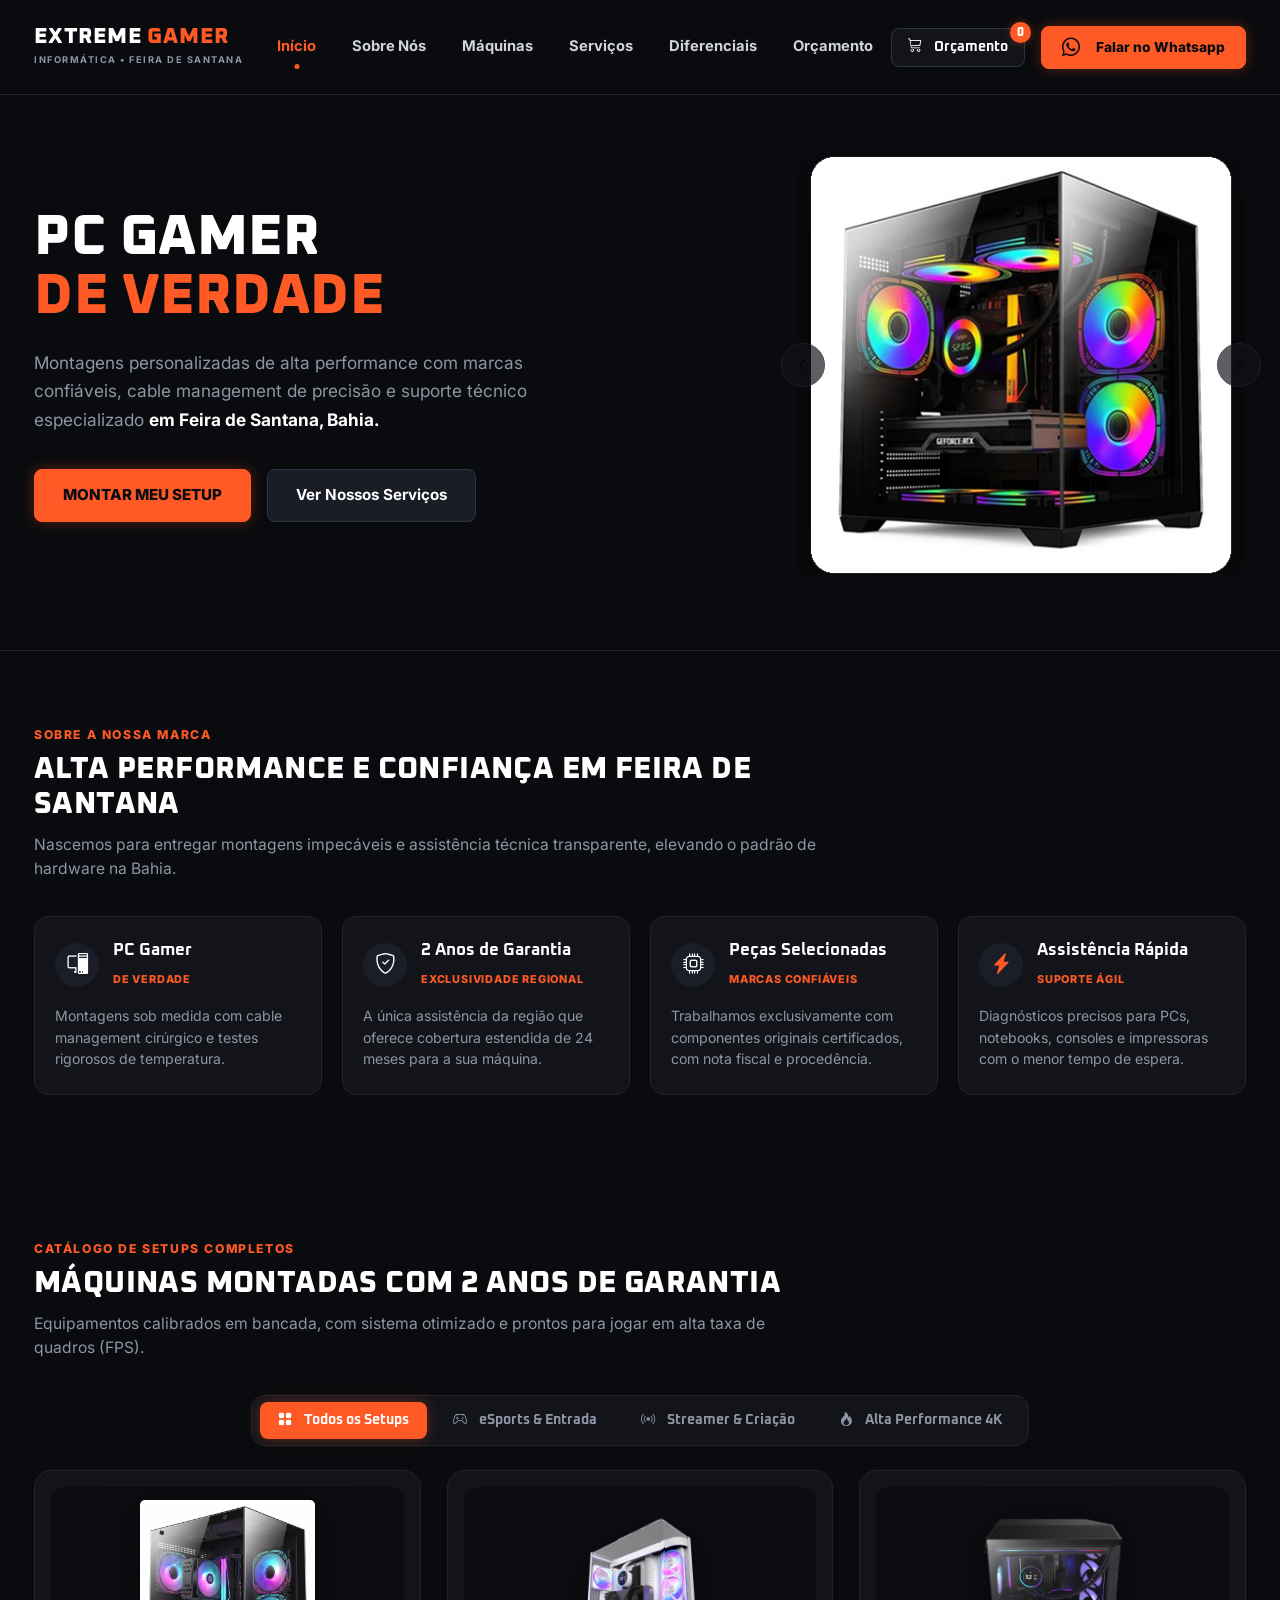
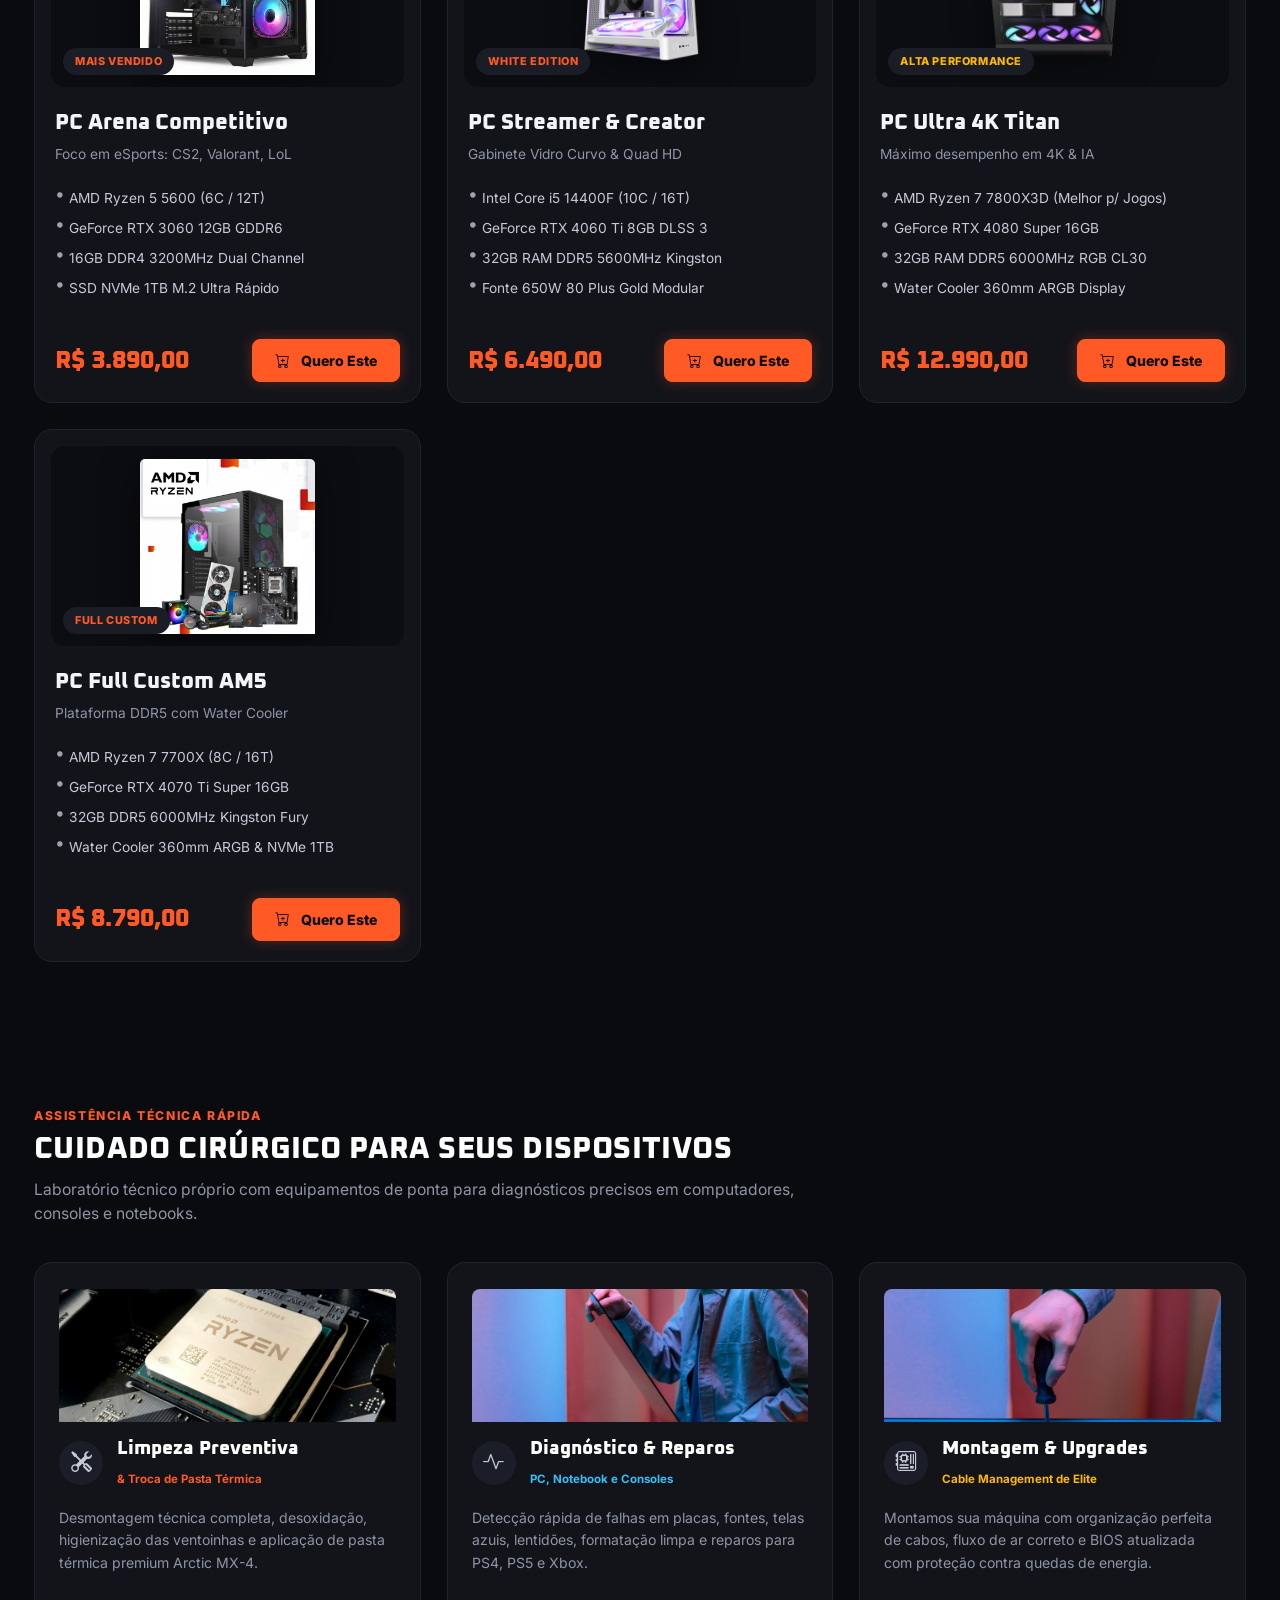
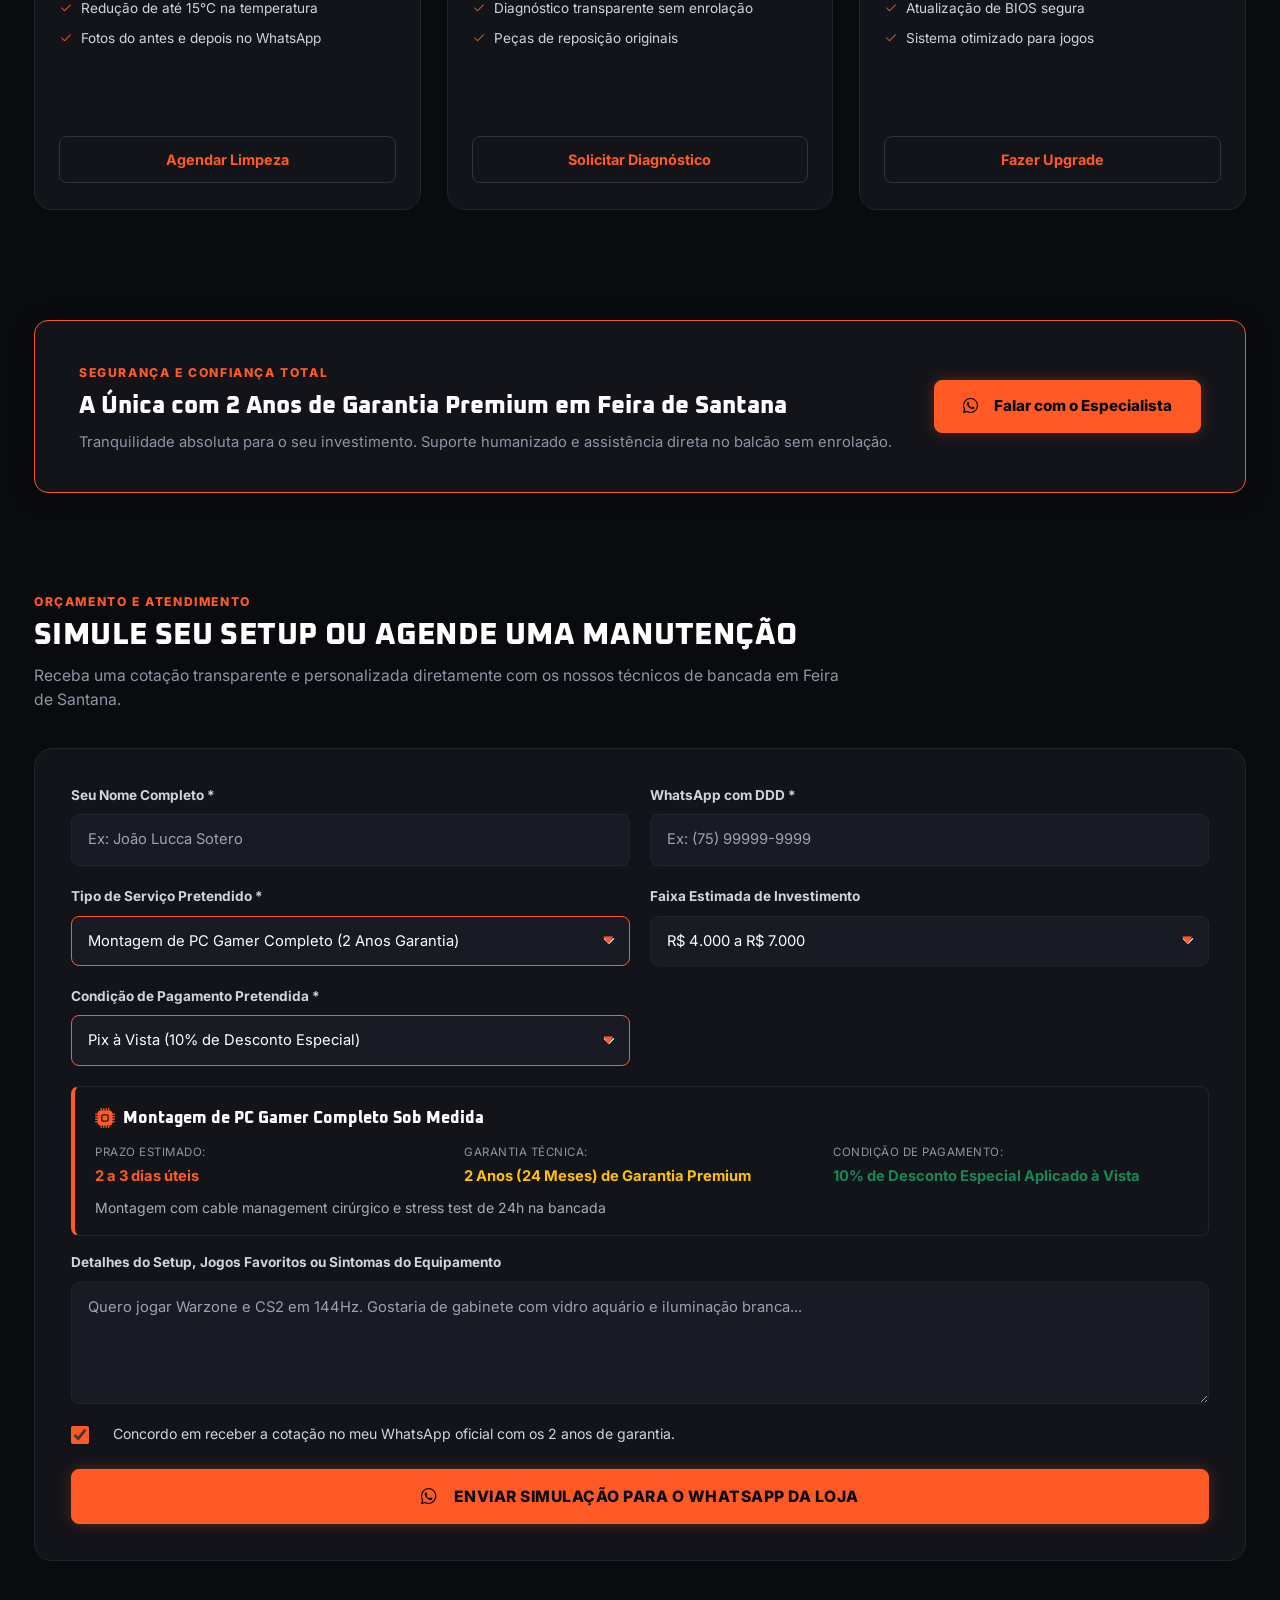
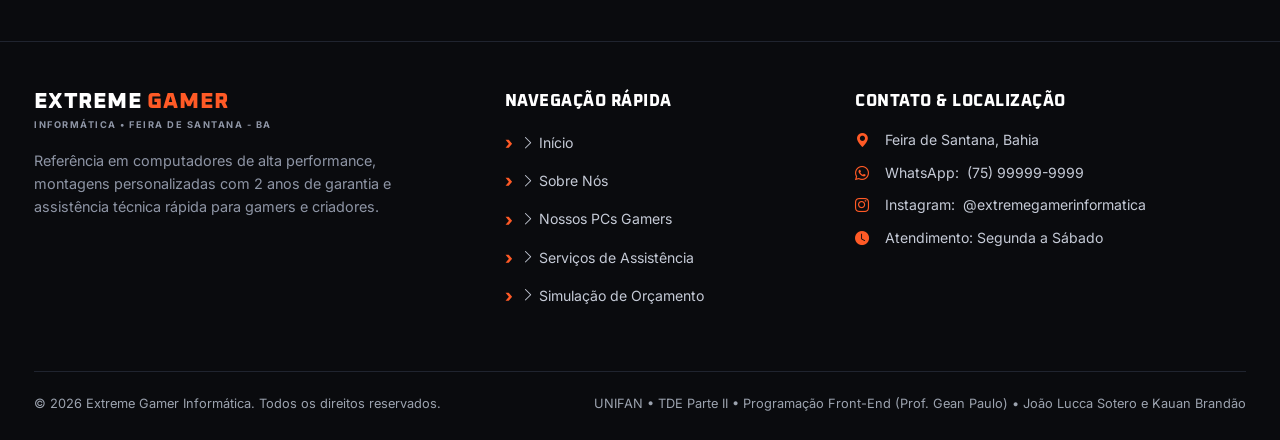
==== commit 79a944ef: "fix: melhorias de acessibilidade, cwv e correcoes da auditoria" ====
--- a/frontend/index.html
+++ b/frontend/index.html
@@ -8,6 +8,17 @@
   <meta name="author" content="João Lucca Sotero e Kauan Brandão - UNIFAN">
   
   <title>Extreme Gamer Informática | PC Gamer de Verdade &amp; Assistência Técnica</title>
+
+  <!-- Favicon e Metadados Open Graph -->
+  <link rel="icon" type="image/svg+xml" href="data:image/svg+xml,<svg xmlns='http://www.w3.org/2000/svg' viewBox='0 0 100 100'><text y='.9em' font-size='90'>🎮</text></svg>">
+  <meta property="og:title" content="Extreme Gamer Informática | PC Gamer de Verdade &amp; Assistência Técnica">
+  <meta property="og:description" content="Extreme Gamer Informática - PC Gamer Premium de Verdade com 2 Anos de Garantia e Assistência Técnica Especializada em Feira de Santana, Bahia.">
+  <meta property="og:type" content="website">
+
+  <!-- Fontes Google com Preconnect (Otimização CWV / Elimina bloqueio de FCP) -->
+  <link rel="preconnect" href="https://fonts.googleapis.com">
+  <link rel="preconnect" href="https://fonts.gstatic.com" crossorigin>
+  <link rel="stylesheet" href="https://fonts.googleapis.com/css2?family=Inter:wght@400;500;600;700;800;900&family=Oxanium:wght@600;700;800;900&display=swap">
 
   <!-- ETAPA 4: Bootstrap 5 CSS via CDN -->
   <link href="https://cdn.jsdelivr.net/npm/bootstrap@5.3.3/dist/css/bootstrap.min.css" rel="stylesheet" integrity="sha384-QWTKZyjpPEjISv5WaRU9OFeRpok6YctnYmDr5pNlyT2bRjXh0JMhjY6hW+ALEwIH" crossorigin="anonymous">
@@ -65,11 +76,11 @@
 
           <!-- Botão WhatsApp e Carrinho no menu recolhido (Mobile) -->
           <div class="d-lg-none mt-3 text-center d-flex flex-column gap-2">
-            <button type="button" id="btn-carrinho-mobile" class="btn btn-outline-warning w-100 d-flex align-items-center justify-content-center gap-2">
+            <button type="button" id="btn-carrinho-mobile" class="btn btn-carrinho-header w-100 d-flex align-items-center justify-content-center gap-2">
               <i class="bi bi-cart3"></i>
               <span>Ver Orçamento (<strong id="badge-carrinho-mobile">0</strong>)</span>
             </button>
-            <a href="https://wa.me/message/BE3T4MHQ7EM3F1" target="_blank" rel="noopener noreferrer" class="btn btn-whatsapp-header w-100">
+            <a href="https://api.whatsapp.com/send?phone=5575999999999" target="_blank" rel="noopener noreferrer" class="btn btn-whatsapp-header w-100">
               <i class="bi bi-whatsapp whatsapp-icon me-2" aria-hidden="true"></i>
               Falar no Whatsapp
             </a>
@@ -84,7 +95,7 @@
             <span id="badge-carrinho" class="badge-carrinho-contador">0</span>
           </button>
 
-          <a href="https://wa.me/message/BE3T4MHQ7EM3F1" target="_blank" rel="noopener noreferrer" class="btn btn-whatsapp-header">
+          <a href="https://api.whatsapp.com/send?phone=5575999999999" target="_blank" rel="noopener noreferrer" class="btn btn-whatsapp-header">
             <i class="bi bi-whatsapp whatsapp-icon me-2" aria-hidden="true"></i>
             Falar no Whatsapp
           </a>
@@ -127,17 +138,17 @@
               <div class="carousel-inner">
                 <div class="carousel-item active">
                   <div class="hero-card-pc">
-                    <img src="img/hero-pc.png" class="d-block w-100 hero-imagem" alt="Setup Gamer de Alta Performance Extreme">
+                    <img src="img/hero-pc.png" class="d-block w-100 hero-imagem" alt="Setup Gamer de Alta Performance Extreme" fetchpriority="high" width="600" height="500">
                   </div>
                 </div>
                 <div class="carousel-item">
                   <div class="hero-card-pc">
-                    <img src="img/pc4.png" class="d-block w-100 hero-imagem" alt="Setup Gamer Completo com Monitor Curvo">
+                    <img src="img/pc4.webp" class="d-block w-100 hero-imagem" alt="Setup Gamer Completo com Monitor Curvo" loading="lazy" width="600" height="500">
                   </div>
                 </div>
                 <div class="carousel-item">
                   <div class="hero-card-pc">
-                    <img src="img/pc2.png" class="d-block w-100 hero-imagem" alt="PC Gamer Dual Chamber Custom RGB">
+                    <img src="img/pc2.png" class="d-block w-100 hero-imagem" alt="PC Gamer Dual Chamber Custom RGB" loading="lazy" width="600" height="500">
                   </div>
                 </div>
               </div>
@@ -293,7 +304,7 @@
             </div>
             
             <div class="card-body">
-              <h5 class="card-title produto-nome">PC Arena Competitivo</h5>
+              <h3 class="card-title produto-nome">PC Arena Competitivo</h3>
               <p class="card-text produto-foco">Foco em eSports: CS2, Valorant, LoL</p>
               
               <ul class="produto-specs">
@@ -322,7 +333,7 @@
             </div>
 
             <div class="card-body">
-              <h5 class="card-title produto-nome">PC Streamer &amp; Creator</h5>
+              <h3 class="card-title produto-nome">PC Streamer &amp; Creator</h3>
               <p class="card-text produto-foco">Gabinete Vidro Curvo &amp; Quad HD</p>
               
               <ul class="produto-specs">
@@ -351,7 +362,7 @@
             </div>
 
             <div class="card-body">
-              <h5 class="card-title produto-nome">PC Ultra 4K Titan</h5>
+              <h3 class="card-title produto-nome">PC Ultra 4K Titan</h3>
               <p class="card-text produto-foco">Máximo desempenho em 4K &amp; IA</p>
               
               <ul class="produto-specs">
@@ -380,7 +391,7 @@
             </div>
 
             <div class="card-body">
-              <h5 class="card-title produto-nome">PC Full Custom AM5</h5>
+              <h3 class="card-title produto-nome">PC Full Custom AM5</h3>
               <p class="card-text produto-foco">Plataforma DDR5 com Water Cooler</p>
               
               <ul class="produto-specs">
@@ -433,7 +444,7 @@
                   <i class="bi bi-tools" aria-hidden="true"></i>
                 </div>
                 <div class="servico-cabecalho-texto">
-                  <h5 class="card-title servico-titulo">Limpeza Preventiva</h5>
+                  <h3 class="card-title servico-titulo">Limpeza Preventiva</h3>
                   <span class="servico-subtitulo-tag">&amp; Troca de Pasta Térmica</span>
                 </div>
               </div>
@@ -464,7 +475,7 @@
                   <i class="bi bi-activity" aria-hidden="true"></i>
                 </div>
                 <div class="servico-cabecalho-texto">
-                  <h5 class="card-title servico-titulo">Diagnóstico &amp; Reparos</h5>
+                  <h3 class="card-title servico-titulo">Diagnóstico &amp; Reparos</h3>
                   <span class="servico-subtitulo-tag tag-cyan">PC, Notebook e Consoles</span>
                 </div>
               </div>
@@ -495,7 +506,7 @@
                   <i class="bi bi-motherboard" aria-hidden="true"></i>
                 </div>
                 <div class="servico-cabecalho-texto">
-                  <h5 class="card-title servico-titulo">Montagem &amp; Upgrades</h5>
+                  <h3 class="card-title servico-titulo">Montagem &amp; Upgrades</h3>
                   <span class="servico-subtitulo-tag tag-ouro">Cable Management de Elite</span>
                 </div>
               </div>
@@ -536,7 +547,7 @@
           </div>
 
           <div class="garantia-banner-cta">
-            <a href="https://wa.me/message/BE3T4MHQ7EM3F1" target="_blank" rel="noopener noreferrer" class="btn btn-primario">
+            <a href="https://api.whatsapp.com/send?phone=5575999999999" target="_blank" rel="noopener noreferrer" class="btn btn-primario">
               <i class="bi bi-whatsapp me-2" aria-hidden="true"></i> Falar com o Especialista
             </a>
           </div>
@@ -561,7 +572,7 @@
 
         <!-- Formulário Funcional Semântico -->
         <div class="formulario-wrapper">
-          <form id="form-orcamento" class="form-estilizado" action="https://wa.me/message/BE3T4MHQ7EM3F1" method="GET" target="_blank">
+          <form id="form-orcamento" class="form-estilizado" action="https://api.whatsapp.com/send" method="GET" target="_blank">
             
             <div class="form-grid">
               
@@ -710,7 +721,7 @@
           <h4 class="rodape-titulo">CONTATO &amp; LOCALIZAÇÃO</h4>
           <ul class="rodape-contatos">
             <li><i class="bi bi-geo-alt-fill text-orange me-2" aria-hidden="true"></i> Feira de Santana, Bahia</li>
-            <li><i class="bi bi-whatsapp text-orange me-2" aria-hidden="true"></i> WhatsApp: <a href="https://wa.me/message/BE3T4MHQ7EM3F1" target="_blank" rel="noopener noreferrer">wa.me/message/BE3T4MHQ7EM3F1</a></li>
+            <li><i class="bi bi-whatsapp text-orange me-2" aria-hidden="true"></i> WhatsApp: <a href="https://api.whatsapp.com/send?phone=5575999999999" target="_blank" rel="noopener noreferrer">(75) 99999-9999</a></li>
             <li><i class="bi bi-instagram text-orange me-2" aria-hidden="true"></i> Instagram: <a href="https://www.instagram.com/extremegamerinformatica/" target="_blank" rel="noopener noreferrer">@extremegamerinformatica</a></li>
             <li><i class="bi bi-clock-fill text-orange me-2" aria-hidden="true"></i> Atendimento: Segunda a Sábado</li>
           </ul>
@@ -736,7 +747,7 @@
        ========================================================================= -->
   <div id="painel-carrinho" class="carrinho-drawer" aria-hidden="true">
     <div class="carrinho-overlay" id="carrinho-overlay"></div>
-    <aside class="carrinho-conteudo" role="dialog" aria-labelledby="carrinho-titulo">
+    <aside class="carrinho-conteudo" role="dialog" aria-modal="true" aria-labelledby="carrinho-titulo">
       <header class="carrinho-header">
         <div class="d-flex align-items-center gap-2">
           <i class="bi bi-cart3 text-orange fs-4"></i>
@@ -764,7 +775,7 @@
           <button type="button" id="btn-limpar-carrinho" class="btn btn-outline-danger btn-sm w-50">
             <i class="bi bi-trash3 me-1"></i> Limpar
           </button>
-          <a href="#orcamento" id="btn-finalizar-orcamento" class="btn btn-submit btn-sm w-50 text-center" onclick="fecharGavetaCarrinho()">
+          <a href="#orcamento" id="btn-finalizar-orcamento" class="btn btn-submit btn-sm w-50 text-center">
             <i class="bi bi-check2-circle me-1"></i> Orçar no Form
           </a>
         </div>
--- a/frontend/style.css
+++ b/frontend/style.css
@@ -1,7 +1,7 @@
 
-@import url('https://fonts.googleapis.com/css2?family=Inter:wght@400;500;600;700;800;900&family=Oxanium:wght@600;700;800;900&display=swap');
-
-
+/* --------------------------------------------------------------------------
+   8. IDENTIDADE VISUAL E DESIGN TOKENS (CSS3 AUTORAL)
+   -------------------------------------------------------------------------- */
 :root {
   /* Paleta Dark Gamer */
   --bg-dark: #0A0B0E;
@@ -28,7 +28,7 @@
   --text-primary: #F3F4F6;
   --text-light: #D1D5DB;
   --text-muted: #8E95A5;
-  --text-subtle: #5B6275;
+  --text-subtle: #9CA3AF;
   --text-card-specs: #C5CAD6;
   --text-dark: #0B0C10;
 
@@ -244,11 +244,16 @@
 }
 
 .navbar-nav .nav-link:hover,
-.navbar-nav .nav-link:focus,
 .navbar-nav .nav-link:active,
 .navbar-nav .nav-link.active {
   color: var(--primary-orange) !important;
-  outline: none;
+}
+
+.navbar-nav .nav-link:focus-visible {
+  color: var(--primary-orange) !important;
+  outline: 2px solid var(--primary-orange);
+  outline-offset: 3px;
+  border-radius: var(--radius-sm);
 }
 
 /* Indicador Ativo Neon em CSS Puro (:active / :focus / .active) */
@@ -325,8 +330,8 @@
 }
 
 .carousel-control-prev, .carousel-control-next {
-  width: 40px;
-  height: 40px;
+  width: 44px;
+  height: 44px;
   top: 50%;
   transform: translateY(-50%);
   background-color: rgba(18, 20, 26, 0.85);
@@ -624,6 +629,16 @@
   .preco-valor { font-size: 1.35rem; }
   .garantia-banner-box { padding: 22px 15px; }
   .banner-titulo { font-size: 1.15rem; }
+  .filtro-botoes-grupo {
+    flex-wrap: nowrap;
+    overflow-x: auto;
+    max-width: 100%;
+    justify-content: flex-start;
+    -webkit-overflow-scrolling: touch;
+  }
+  .btn-filtro {
+    white-space: nowrap;
+  }
 }
 
 /* ==========================================================================
@@ -878,3 +893,41 @@
   transform: translateY(0);
   opacity: 1;
 }
+
+/* 9.7. Controles de Quantidade no Carrinho */
+.btn-qtd {
+  width: 24px;
+  height: 24px;
+  padding: 0;
+  display: inline-flex;
+  align-items: center;
+  justify-content: center;
+  font-weight: bold;
+  background: var(--bg-surface);
+  border: 1px solid var(--border-subtle);
+  color: var(--text-light);
+  border-radius: var(--radius-sm);
+  line-height: 1;
+  font-size: 0.85rem;
+}
+
+.btn-qtd:hover {
+  border-color: var(--primary-orange);
+  color: var(--primary-orange);
+}
+
+/* 9.8. Ementa Acadêmica CSS3: Animação Declarativa @keyframes */
+@keyframes pulsarGlow {
+  0%, 100% {
+    transform: scale(1);
+    box-shadow: 0 0 8px var(--primary-orange-glow);
+  }
+  50% {
+    transform: scale(1.08);
+    box-shadow: 0 0 16px var(--primary-orange);
+  }
+}
+
+.badge-notificacao {
+  animation: pulsarGlow 2.5s infinite ease-in-out;
+}
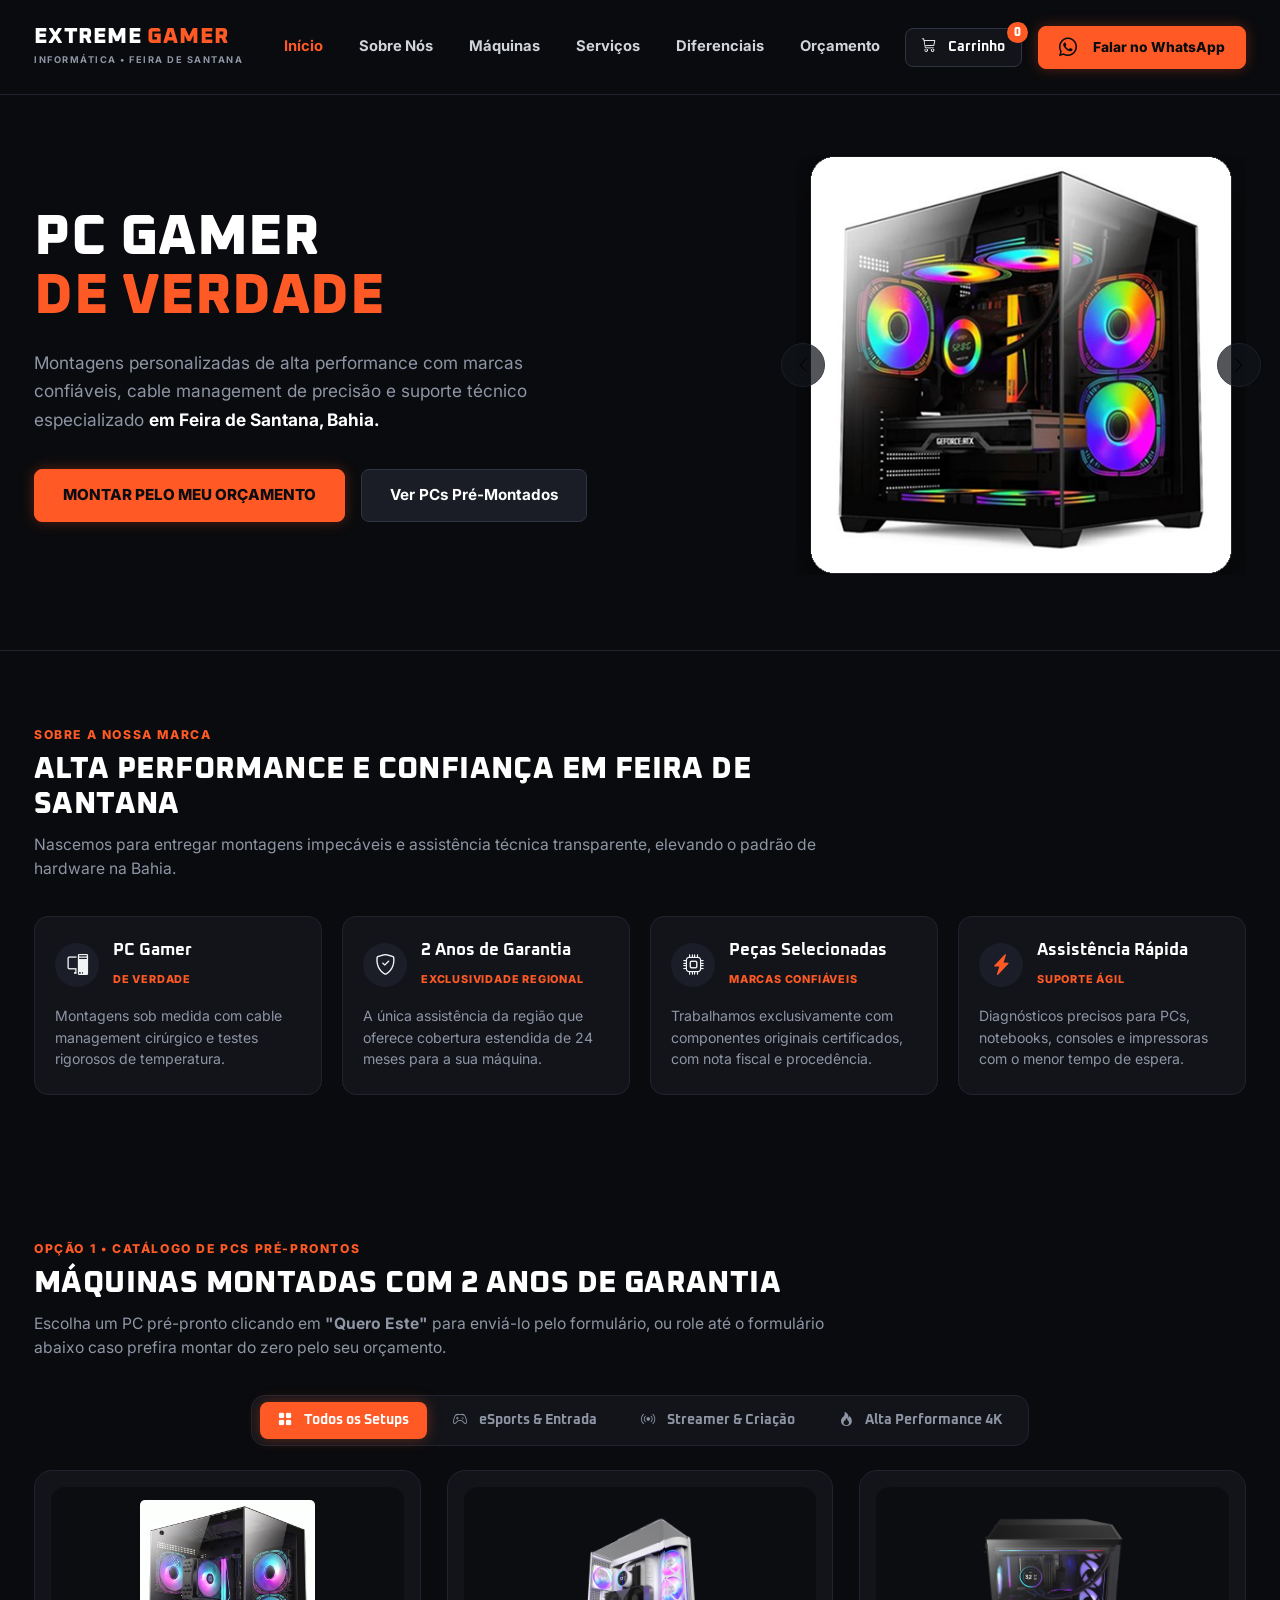
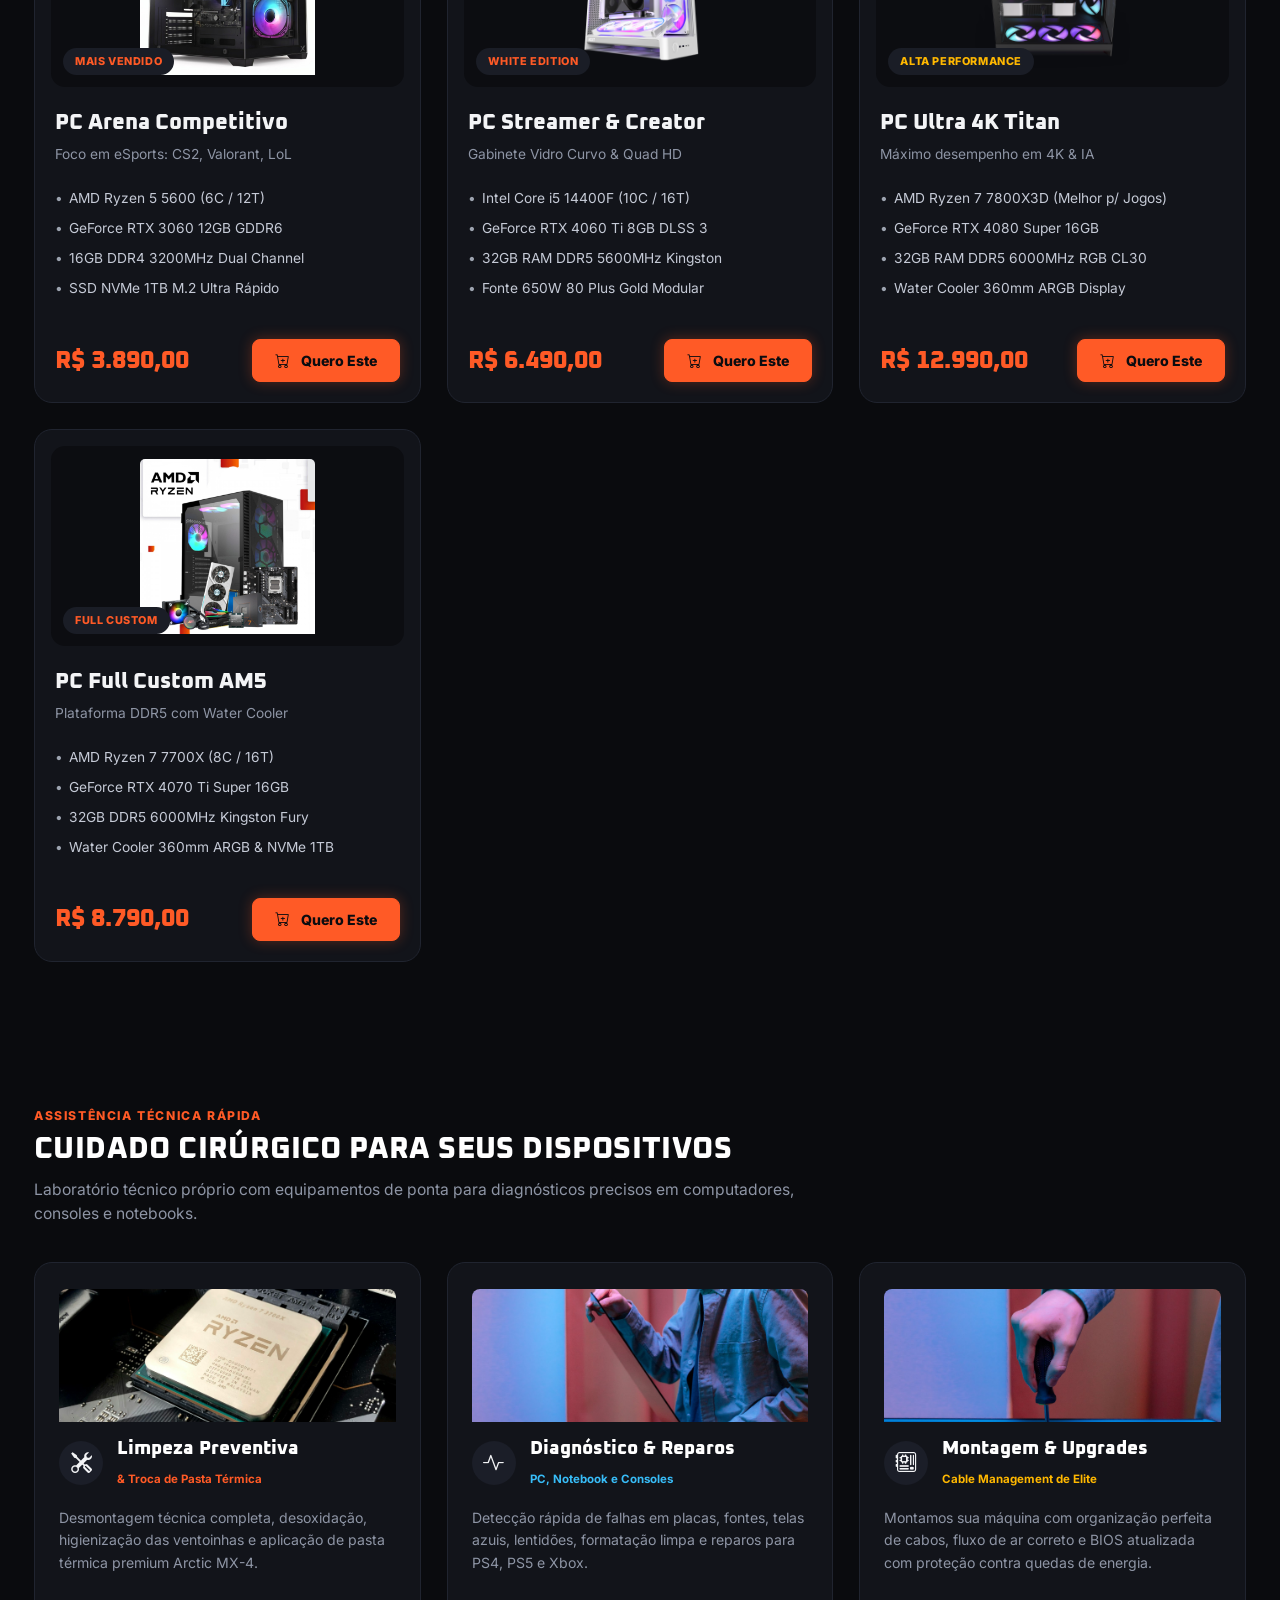
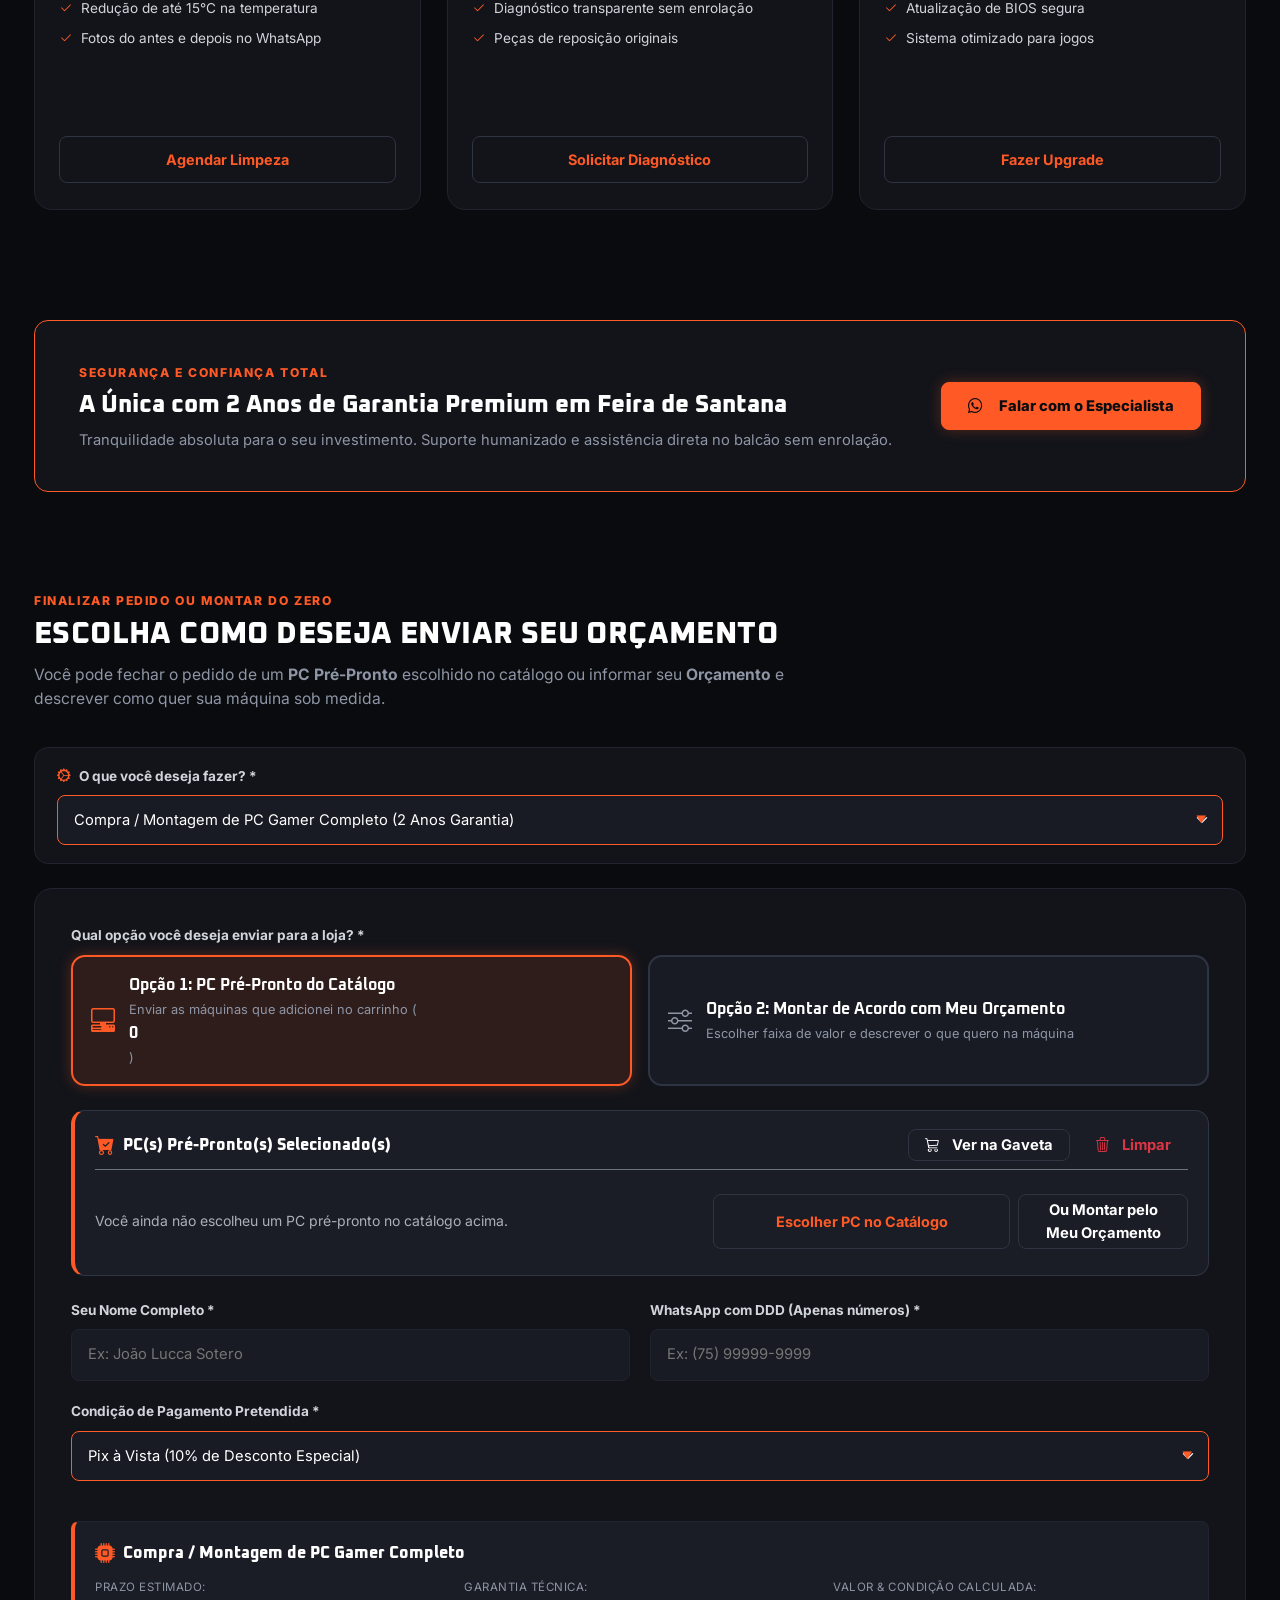
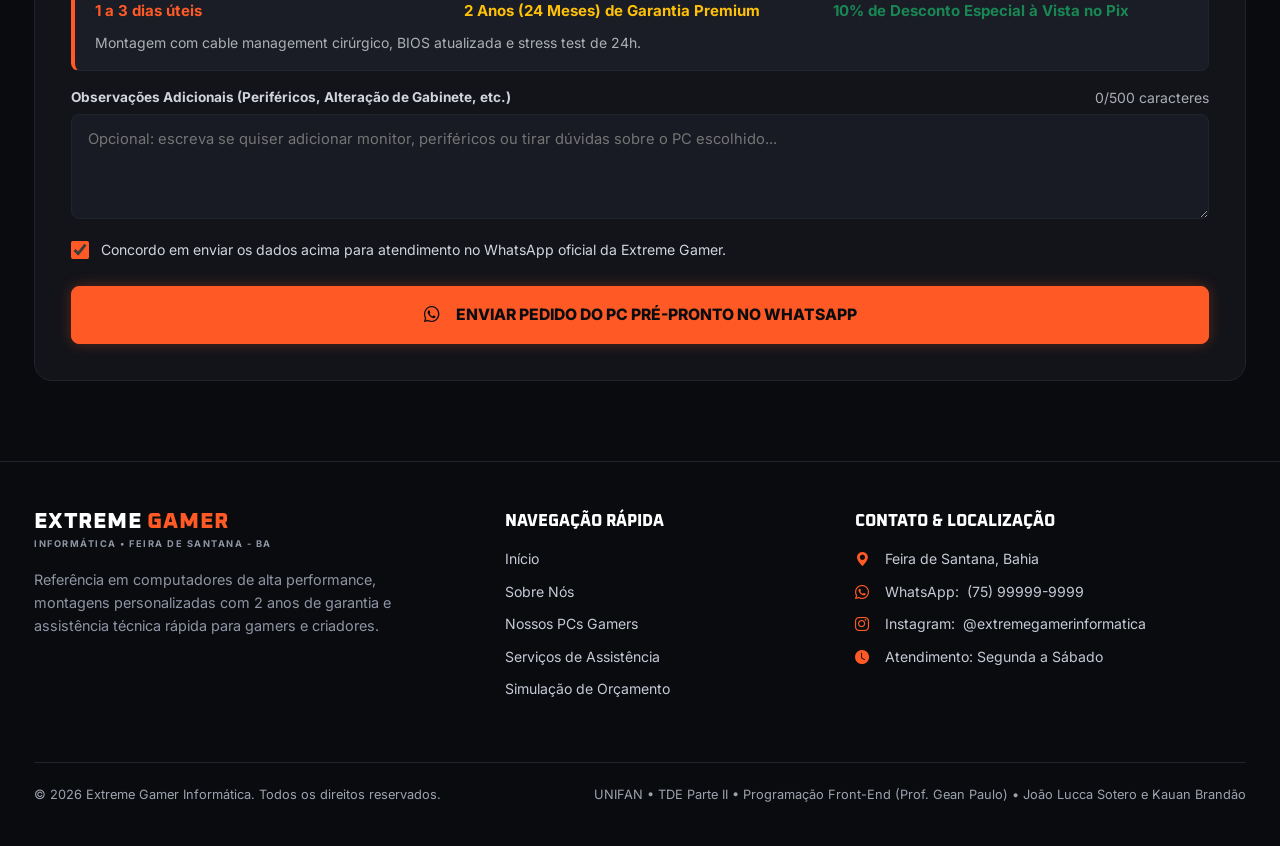
==== commit fb5d4b3b: "feat: move seletor de servicos para fora do form e condiciona opcoes de montar pc" ====
--- a/frontend/index.html
+++ b/frontend/index.html
@@ -15,30 +15,28 @@
   <meta property="og:description" content="Extreme Gamer Informática - PC Gamer Premium de Verdade com 2 Anos de Garantia e Assistência Técnica Especializada em Feira de Santana, Bahia.">
   <meta property="og:type" content="website">
 
-  <!-- Fontes Google com Preconnect (Otimização CWV / Elimina bloqueio de FCP) -->
+  <!-- Fontes Google -->
   <link rel="preconnect" href="https://fonts.googleapis.com">
   <link rel="preconnect" href="https://fonts.gstatic.com" crossorigin>
   <link rel="stylesheet" href="https://fonts.googleapis.com/css2?family=Inter:wght@400;500;600;700;800;900&family=Oxanium:wght@600;700;800;900&display=swap">
 
-  <!-- ETAPA 4: Bootstrap 5 CSS via CDN -->
+  <!-- Bootstrap 5 CSS e Bootstrap Icons via CDN -->
   <link href="https://cdn.jsdelivr.net/npm/bootstrap@5.3.3/dist/css/bootstrap.min.css" rel="stylesheet" integrity="sha384-QWTKZyjpPEjISv5WaRU9OFeRpok6YctnYmDr5pNlyT2bRjXh0JMhjY6hW+ALEwIH" crossorigin="anonymous">
-
-  <!-- ETAPA 4: Bootstrap Icons via CDN -->
   <link rel="stylesheet" href="https://cdn.jsdelivr.net/npm/bootstrap-icons@1.11.3/font/bootstrap-icons.min.css">
 
-  <!-- ETAPA 3: Estilização Autoral CSS3 (Precedência sobre Bootstrap) -->
+  <!-- Estilização Autoral CSS3 -->
   <link rel="stylesheet" href="style.css">
 </head>
 <body>
 
   <!-- =========================================================================
-       1. HEADER E NAVEGAÇÃO PRINCIPAL (MODELO BOOTSTRAP: NAVBAR)
+       1. HEADER E NAVEGAÇÃO PRINCIPAL (BOOTSTRAP NAVBAR)
        ========================================================================= -->
   <header id="topo" class="cabecalho-principal">
     <nav class="navbar navbar-expand-lg bg-body-tertiary">
       <div class="container header-container">
         
-        <!-- Logotipo da Marca (navbar-brand) -->
+        <!-- Logotipo da Marca -->
         <a class="navbar-brand logo-link" href="#inicio" title="Extreme Gamer Informática">
           <div class="logo-box">
             <span class="logo-titulo">EXTREME <span class="destaque-laranja">GAMER</span></span>
@@ -46,58 +44,46 @@
           </div>
         </a>
 
-        <!-- Botão Hambúrguer Mobile (navbar-toggler) -->
-        <button class="navbar-toggler" type="button" data-bs-toggle="collapse" data-bs-target="#navbarNavDropdown" aria-controls="navbarNavDropdown" aria-expanded="false" aria-label="Toggle navigation">
+        <!-- Botão Hambúrguer Mobile -->
+        <button class="navbar-toggler" type="button" data-bs-toggle="collapse" data-bs-target="#navbarNavDropdown" aria-controls="navbarNavDropdown" aria-expanded="false" aria-label="Alternar navegação">
           <span class="navbar-toggler-icon"></span>
         </button>
 
-        <!-- Menu de Navegação (collapse navbar-collapse) -->
+        <!-- Menu de Navegação -->
         <div class="collapse navbar-collapse justify-content-center" id="navbarNavDropdown">
           <ul class="navbar-nav menu-lista">
-            <li class="nav-item">
-              <a class="nav-link active" aria-current="page" href="#inicio">Início</a>
-            </li>
-            <li class="nav-item">
-              <a class="nav-link" href="#sobre">Sobre Nós</a>
-            </li>
-            <li class="nav-item">
-              <a class="nav-link" href="#produtos">Máquinas</a>
-            </li>
-            <li class="nav-item">
-              <a class="nav-link" href="#servicos">Serviços</a>
-            </li>
-            <li class="nav-item">
-              <a class="nav-link" href="#diferenciais">Diferenciais</a>
-            </li>
-            <li class="nav-item">
-              <a class="nav-link" href="#orcamento">Orçamento</a>
-            </li>
+            <li class="nav-item"><a class="nav-link active" href="#inicio">Início</a></li>
+            <li class="nav-item"><a class="nav-link" href="#sobre">Sobre Nós</a></li>
+            <li class="nav-item"><a class="nav-link" href="#produtos">Máquinas</a></li>
+            <li class="nav-item"><a class="nav-link" href="#servicos">Serviços</a></li>
+            <li class="nav-item"><a class="nav-link" href="#diferenciais">Diferenciais</a></li>
+            <li class="nav-item"><a class="nav-link" href="#orcamento">Orçamento</a></li>
           </ul>
 
-          <!-- Botão WhatsApp e Carrinho no menu recolhido (Mobile) -->
+          <!-- Ações no Menu Mobile -->
           <div class="d-lg-none mt-3 text-center d-flex flex-column gap-2">
             <button type="button" id="btn-carrinho-mobile" class="btn btn-carrinho-header w-100 d-flex align-items-center justify-content-center gap-2">
               <i class="bi bi-cart3"></i>
-              <span>Ver Orçamento (<strong id="badge-carrinho-mobile">0</strong>)</span>
+              <span>Carrinho (<strong id="badge-carrinho-mobile">0</strong>)</span>
             </button>
             <a href="https://api.whatsapp.com/send?phone=5575999999999" target="_blank" rel="noopener noreferrer" class="btn btn-whatsapp-header w-100">
               <i class="bi bi-whatsapp whatsapp-icon me-2" aria-hidden="true"></i>
-              Falar no Whatsapp
+              Falar no WhatsApp
             </a>
           </div>
         </div>
 
         <!-- Ações do Header (Desktop: Carrinho + WhatsApp) -->
         <div class="header-cta d-none d-lg-flex align-items-center gap-3">
-          <button type="button" id="btn-carrinho" class="btn btn-carrinho-header position-relative" aria-label="Abrir orçamento">
+          <button type="button" id="btn-carrinho" class="btn btn-carrinho-header position-relative" aria-label="Abrir carrinho">
             <i class="bi bi-cart3 me-1"></i>
-            <span>Orçamento</span>
-            <span id="badge-carrinho" class="badge-carrinho-contador">0</span>
+            <span>Carrinho</span>
+            <span id="badge-carrinho" class="badge-carrinho-contador badge-notificacao">0</span>
           </button>
 
           <a href="https://api.whatsapp.com/send?phone=5575999999999" target="_blank" rel="noopener noreferrer" class="btn btn-whatsapp-header">
             <i class="bi bi-whatsapp whatsapp-icon me-2" aria-hidden="true"></i>
-            Falar no Whatsapp
+            Falar no WhatsApp
           </a>
         </div>
 
@@ -110,13 +96,10 @@
        ========================================================================= -->
   <main id="conteudo-principal">
 
-    <!-- ======================================================
-         SEÇÃO HERO / BOAS-VINDAS (MODELO BOOTSTRAP: CAROUSEL)
-         ====================================================== -->
+    <!-- SEÇÃO HERO / BOAS-VINDAS (CAROUSEL BOOTSTRAP) -->
     <section id="inicio" class="secao-hero" aria-label="Apresentação inicial e destaques">
       <div class="container hero-container">
         
-        <!-- Bloco de Texto e Chamada de Ação (Sem botões desnecessários) -->
         <div class="hero-texto">
           <h1 class="hero-titulo">
             PC GAMER <br>
@@ -127,40 +110,38 @@
           </p>
 
           <div class="hero-botoes">
-            <a href="#orcamento" class="btn btn-primario">MONTAR MEU SETUP</a>
-            <a href="#servicos" class="btn btn-secundario">Ver Nossos Serviços</a>
-          </div>
-        </div>
-
-        
-          <div class="hero-imagem-wrapper">
-            <div id="carouselExample" class="carousel slide" data-bs-ride="carousel">
-              <div class="carousel-inner">
-                <div class="carousel-item active">
-                  <div class="hero-card-pc">
-                    <img src="img/hero-pc.png" class="d-block w-100 hero-imagem" alt="Setup Gamer de Alta Performance Extreme" fetchpriority="high" width="600" height="500">
-                  </div>
-                </div>
-                <div class="carousel-item">
-                  <div class="hero-card-pc">
-                    <img src="img/pc4.webp" class="d-block w-100 hero-imagem" alt="Setup Gamer Completo com Monitor Curvo" loading="lazy" width="600" height="500">
-                  </div>
-                </div>
-                <div class="carousel-item">
-                  <div class="hero-card-pc">
-                    <img src="img/pc2.png" class="d-block w-100 hero-imagem" alt="PC Gamer Dual Chamber Custom RGB" loading="lazy" width="600" height="500">
-                  </div>
-                </div>
-              </div>
-            
+            <a href="#orcamento" class="btn btn-primario" onclick="alternarModoFormulario('personalizado')">MONTAR PELO MEU ORÇAMENTO</a>
+            <a href="#produtos" class="btn btn-secundario">Ver PCs Pré-Montados</a>
+          </div>
+        </div>
+
+        <div class="hero-imagem-wrapper">
+          <div id="carouselExample" class="carousel slide" data-bs-ride="carousel">
+            <div class="carousel-inner">
+              <div class="carousel-item active">
+                <div class="hero-card-pc">
+                  <img src="img/hero-pc.png" class="d-block w-100 hero-imagem" alt="Setup Gamer de Alta Performance Extreme" fetchpriority="high" width="600" height="500">
+                </div>
+              </div>
+              <div class="carousel-item">
+                <div class="hero-card-pc">
+                  <img src="img/pc4.webp" class="d-block w-100 hero-imagem" alt="Setup Gamer Completo com Monitor Curvo" loading="lazy" width="600" height="500">
+                </div>
+              </div>
+              <div class="carousel-item">
+                <div class="hero-card-pc">
+                  <img src="img/pc2.png" class="d-block w-100 hero-imagem" alt="PC Gamer Dual Chamber Custom RGB" loading="lazy" width="600" height="500">
+                </div>
+              </div>
+            </div>
             
             <button class="carousel-control-prev" type="button" data-bs-target="#carouselExample" data-bs-slide="prev">
               <span class="carousel-control-prev-icon" aria-hidden="true"></span>
-              <span class="visually-hidden">Previous</span>
+              <span class="visually-hidden">Anterior</span>
             </button>
             <button class="carousel-control-next" type="button" data-bs-target="#carouselExample" data-bs-slide="next">
               <span class="carousel-control-next-icon" aria-hidden="true"></span>
-              <span class="visually-hidden">Next</span>
+              <span class="visually-hidden">Próximo</span>
             </button>
           </div>
         </div>
@@ -168,9 +149,7 @@
       </div>
     </section>
 
-    <!-- ======================================================
-         SEÇÃO SOBRE A MARCA
-         ====================================================== -->
+    <!-- SEÇÃO SOBRE A MARCA -->
     <section id="sobre" class="secao-sobre" aria-label="Sobre a Extreme Gamer Informática">
       <div class="container">
         
@@ -182,113 +161,88 @@
           </p>
         </header>
 
-        <!-- Grade de Pilares da Marca -->
         <div class="sobre-grid">
-          
-          <!-- Card 1: PC Gamer de Verdade -->
           <div class="sobre-card card">
             <div class="card-body p-0">
               <div class="sobre-card-cabecalho">
-                <div class="sobre-icone-box">
-                  <i class="bi bi-pc-display" aria-hidden="true"></i>
-                </div>
+                <div class="sobre-icone-box"><i class="bi bi-pc-display" aria-hidden="true"></i></div>
                 <div class="sobre-card-info">
                   <h3 class="sobre-card-titulo">PC Gamer</h3>
                   <span class="sobre-tag-sub">DE VERDADE</span>
                 </div>
               </div>
-              <p>
-                Montagens sob medida com cable management cirúrgico e testes rigorosos de temperatura.
-              </p>
-            </div>
-          </div>
-
-          <!-- Card 2: 2 Anos de Garantia -->
+              <p>Montagens sob medida com cable management cirúrgico e testes rigorosos de temperatura.</p>
+            </div>
+          </div>
+
           <div class="sobre-card card">
             <div class="card-body p-0">
               <div class="sobre-card-cabecalho">
-                <div class="sobre-icone-box">
-                  <i class="bi bi-shield-check" aria-hidden="true"></i>
-                </div>
+                <div class="sobre-icone-box"><i class="bi bi-shield-check" aria-hidden="true"></i></div>
                 <div class="sobre-card-info">
                   <h3 class="sobre-card-titulo">2 Anos de Garantia</h3>
                   <span class="sobre-tag-sub">EXCLUSIVIDADE REGIONAL</span>
                 </div>
               </div>
-              <p>
-                A única assistência da região que oferece cobertura estendida de 24 meses para a sua máquina.
-              </p>
-            </div>
-          </div>
-
-          <!-- Card 3: Peças Selecionadas -->
+              <p>A única assistência da região que oferece cobertura estendida de 24 meses para a sua máquina.</p>
+            </div>
+          </div>
+
           <div class="sobre-card card">
             <div class="card-body p-0">
               <div class="sobre-card-cabecalho">
-                <div class="sobre-icone-box">
-                  <i class="bi bi-cpu" aria-hidden="true"></i>
-                </div>
+                <div class="sobre-icone-box"><i class="bi bi-cpu" aria-hidden="true"></i></div>
                 <div class="sobre-card-info">
                   <h3 class="sobre-card-titulo">Peças Selecionadas</h3>
                   <span class="sobre-tag-sub">MARCAS CONFIÁVEIS</span>
                 </div>
               </div>
-              <p>
-                Trabalhamos exclusivamente com componentes originais certificados, com nota fiscal e procedência.
-              </p>
-            </div>
-          </div>
-
-          <!-- Card 4: Assistência Rápida -->
+              <p>Trabalhamos exclusivamente com componentes originais certificados, com nota fiscal e procedência.</p>
+            </div>
+          </div>
+
           <div class="sobre-card card">
             <div class="card-body p-0">
               <div class="sobre-card-cabecalho">
-                <div class="sobre-icone-box text-orange">
-                  <i class="bi bi-lightning-charge-fill" aria-hidden="true"></i>
-                </div>
+                <div class="sobre-icone-box text-orange"><i class="bi bi-lightning-charge-fill" aria-hidden="true"></i></div>
                 <div class="sobre-card-info">
                   <h3 class="sobre-card-titulo">Assistência Rápida</h3>
                   <span class="sobre-tag-sub">SUPORTE ÁGIL</span>
                 </div>
               </div>
-              <p>
-                Diagnósticos precisos para PCs, notebooks, consoles e impressoras com o menor tempo de espera.
-              </p>
-            </div>
-          </div>
-
+              <p>Diagnósticos precisos para PCs, notebooks, consoles e impressoras com o menor tempo de espera.</p>
+            </div>
+          </div>
         </div>
 
       </div>
     </section>
 
-    <!-- ======================================================
-         SEÇÃO PRODUTOS / MÁQUINAS (MODELO BOOTSTRAP: CARDS)
-         ====================================================== -->
+    <!-- SEÇÃO PRODUTOS / MÁQUINAS PRÉ-PRONTAS -->
     <section id="produtos" class="secao-produtos" aria-label="Nossos Computadores Gamers">
       <div class="container">
         
         <header class="secao-cabecalho alinhado-esquerda">
-          <span class="subtitulo-secao">CATÁLOGO DE SETUPS COMPLETOS</span>
+          <span class="subtitulo-secao">OPÇÃO 1 • CATÁLOGO DE PCS PRÉ-PRONTOS</span>
           <h2 class="titulo-secao">MÁQUINAS MONTADAS COM 2 ANOS DE GARANTIA</h2>
           <p class="descricao-secao">
-            Equipamentos calibrados em bancada, com sistema otimizado e prontos para jogar em alta taxa de quadros (FPS).
+            Escolha um PC pré-pronto clicando em <strong>"Quero Este"</strong> para enviá-lo pelo formulário, ou role até o formulário abaixo caso prefira montar do zero pelo seu orçamento.
           </p>
         </header>
 
-        <!-- Barra de Filtros Interativos (Laço for + if..else) -->
+        <!-- Barra de Filtros Interativos (for + if..else) -->
         <div class="filtro-container mb-4" id="container-filtros">
           <div class="filtro-botoes-grupo">
-            <button type="button" class="btn btn-filtro active" data-categoria="todos">
+            <button type="button" class="btn btn-filtro active" onclick="filtrarCatalogo('todos', this)">
               <i class="bi bi-grid-fill me-1"></i> Todos os Setups
             </button>
-            <button type="button" class="btn btn-filtro" data-categoria="esports">
+            <button type="button" class="btn btn-filtro" onclick="filtrarCatalogo('esports', this)">
               <i class="bi bi-controller me-1"></i> eSports &amp; Entrada
             </button>
-            <button type="button" class="btn btn-filtro" data-categoria="streamer">
+            <button type="button" class="btn btn-filtro" onclick="filtrarCatalogo('streamer', this)">
               <i class="bi bi-broadcast me-1"></i> Streamer &amp; Criação
             </button>
-            <button type="button" class="btn btn-filtro" data-categoria="entusiasta">
+            <button type="button" class="btn btn-filtro" onclick="filtrarCatalogo('entusiasta', this)">
               <i class="bi bi-fire me-1"></i> Alta Performance 4K
             </button>
           </div>
@@ -318,14 +272,14 @@
                 <div class="preco-box">
                   <span class="preco-valor">R$ 3.890,00</span>
                 </div>
-                <button type="button" class="btn btn-primary btn-card btn-adicionar-carrinho" data-id="pc-arena" data-nome="PC Arena Competitivo" data-preco="3890" data-img="img/pc-tigeryt.jpg">
+                <button type="button" class="btn btn-primary btn-card" onclick="adicionarAoCarrinho('pc-arena', 'PC Arena Competitivo', 3890, 'img/pc-tigeryt.jpg')">
                   <i class="bi bi-cart-plus me-1"></i> Quero Este
                 </button>
               </div>
             </div>
           </article>
 
-          <!-- Setup 2: PC Streamer & Creator White Edition -->
+          <!-- Setup 2: PC Streamer & Creator -->
           <article class="card produto-card" id="pc-streamer" data-categoria="streamer">
             <div class="produto-topo-box">
               <img src="img/pc-h7-white.png" class="card-img-top produto-img" alt="PC Streamer &amp; Creator White Edition">
@@ -347,14 +301,14 @@
                 <div class="preco-box">
                   <span class="preco-valor">R$ 6.490,00</span>
                 </div>
-                <button type="button" class="btn btn-primary btn-card btn-adicionar-carrinho" data-id="pc-streamer" data-nome="PC Streamer & Creator" data-preco="6490" data-img="img/pc-h7-white.png">
+                <button type="button" class="btn btn-primary btn-card" onclick="adicionarAoCarrinho('pc-streamer', 'PC Streamer & Creator', 6490, 'img/pc-h7-white.png')">
                   <i class="bi bi-cart-plus me-1"></i> Quero Este
                 </button>
               </div>
             </div>
           </article>
 
-          <!-- Setup 3: PC Ultra 4K Titan (H9 Flow Black) -->
+          <!-- Setup 3: PC Ultra 4K Titan -->
           <article class="card produto-card" id="pc-titan" data-categoria="entusiasta">
             <div class="produto-topo-box">
               <img src="img/pc-h9-titan.png" class="card-img-top produto-img" alt="PC Ultra 4K Titan">
@@ -376,14 +330,14 @@
                 <div class="preco-box">
                   <span class="preco-valor">R$ 12.990,00</span>
                 </div>
-                <button type="button" class="btn btn-primary btn-card btn-adicionar-carrinho" data-id="pc-titan" data-nome="PC Ultra 4K Titan" data-preco="12990" data-img="img/pc-h9-titan.png">
+                <button type="button" class="btn btn-primary btn-card" onclick="adicionarAoCarrinho('pc-titan', 'PC Ultra 4K Titan', 12990, 'img/pc-h9-titan.png')">
                   <i class="bi bi-cart-plus me-1"></i> Quero Este
                 </button>
               </div>
             </div>
           </article>
 
-          <!-- Setup 4: PC Full Custom Ryzen 7000 AM5 -->
+          <!-- Setup 4: PC Full Custom AM5 -->
           <article class="card produto-card" id="pc-custom" data-categoria="entusiasta">
             <div class="produto-topo-box">
               <img src="img/pc-custom-ryzen.jpg" class="card-img-top produto-img" alt="PC Full Custom Ryzen 7000 AM5">
@@ -405,7 +359,7 @@
                 <div class="preco-box">
                   <span class="preco-valor">R$ 8.790,00</span>
                 </div>
-                <button type="button" class="btn btn-primary btn-card btn-adicionar-carrinho" data-id="pc-custom" data-nome="PC Full Custom AM5" data-preco="8790" data-img="img/pc-custom-ryzen.jpg">
+                <button type="button" class="btn btn-primary btn-card" onclick="adicionarAoCarrinho('pc-custom', 'PC Full Custom AM5', 8790, 'img/pc-custom-ryzen.jpg')">
                   <i class="bi bi-cart-plus me-1"></i> Quero Este
                 </button>
               </div>
@@ -417,9 +371,7 @@
       </div>
     </section>
 
-    <!-- ======================================================
-         SEÇÃO SERVIÇOS TÉCNICOS (MODELO BOOTSTRAP: CARDS)
-         ====================================================== -->
+    <!-- SEÇÃO SERVIÇOS TÉCNICOS -->
     <section id="servicos" class="secao-servicos" aria-label="Serviços Técnicos e Assistência Especializada">
       <div class="container">
         
@@ -440,26 +392,21 @@
             </div>
             <div class="card-body p-0 d-flex flex-column h-100">
               <div class="servico-card-cabecalho">
-                <div class="servico-icone-box">
-                  <i class="bi bi-tools" aria-hidden="true"></i>
-                </div>
+                <div class="servico-icone-box"><i class="bi bi-tools" aria-hidden="true"></i></div>
                 <div class="servico-cabecalho-texto">
                   <h3 class="card-title servico-titulo">Limpeza Preventiva</h3>
                   <span class="servico-subtitulo-tag">&amp; Troca de Pasta Térmica</span>
                 </div>
               </div>
-
               <p class="card-text servico-descricao">
                 Desmontagem técnica completa, desoxidação, higienização das ventoinhas e aplicação de pasta térmica premium Arctic MX-4.
               </p>
-
               <ul class="servico-lista-beneficios">
                 <li><i class="bi bi-check2 text-orange me-2" aria-hidden="true"></i>Redução de até 15°C na temperatura</li>
                 <li><i class="bi bi-check2 text-orange me-2" aria-hidden="true"></i>Fotos do antes e depois no WhatsApp</li>
               </ul>
-
               <div class="servico-btn-wrapper mt-auto">
-                <a href="#orcamento" class="btn btn-outline-servico" data-selecionar-servico="limpeza">Agendar Limpeza</a>
+                <a href="#orcamento" class="btn btn-outline-servico" onclick="selecionarServicoRapido('limpeza')">Agendar Limpeza</a>
               </div>
             </div>
           </article>
@@ -471,26 +418,21 @@
             </div>
             <div class="card-body p-0 d-flex flex-column h-100">
               <div class="servico-card-cabecalho">
-                <div class="servico-icone-box">
-                  <i class="bi bi-activity" aria-hidden="true"></i>
-                </div>
+                <div class="servico-icone-box"><i class="bi bi-activity" aria-hidden="true"></i></div>
                 <div class="servico-cabecalho-texto">
                   <h3 class="card-title servico-titulo">Diagnóstico &amp; Reparos</h3>
                   <span class="servico-subtitulo-tag tag-cyan">PC, Notebook e Consoles</span>
                 </div>
               </div>
-
               <p class="card-text servico-descricao">
                 Detecção rápida de falhas em placas, fontes, telas azuis, lentidões, formatação limpa e reparos para PS4, PS5 e Xbox.
               </p>
-
               <ul class="servico-lista-beneficios">
                 <li><i class="bi bi-check2 text-orange me-2" aria-hidden="true"></i>Diagnóstico transparente sem enrolação</li>
                 <li><i class="bi bi-check2 text-orange me-2" aria-hidden="true"></i>Peças de reposição originais</li>
               </ul>
-
               <div class="servico-btn-wrapper mt-auto">
-                <a href="#orcamento" class="btn btn-outline-servico" data-selecionar-servico="diagnostico">Solicitar Diagnóstico</a>
+                <a href="#orcamento" class="btn btn-outline-servico" onclick="selecionarServicoRapido('diagnostico')">Solicitar Diagnóstico</a>
               </div>
             </div>
           </article>
@@ -502,26 +444,21 @@
             </div>
             <div class="card-body p-0 d-flex flex-column h-100">
               <div class="servico-card-cabecalho">
-                <div class="servico-icone-box">
-                  <i class="bi bi-motherboard" aria-hidden="true"></i>
-                </div>
+                <div class="servico-icone-box"><i class="bi bi-motherboard" aria-hidden="true"></i></div>
                 <div class="servico-cabecalho-texto">
                   <h3 class="card-title servico-titulo">Montagem &amp; Upgrades</h3>
                   <span class="servico-subtitulo-tag tag-ouro">Cable Management de Elite</span>
                 </div>
               </div>
-
               <p class="card-text servico-descricao">
                 Montamos sua máquina com organização perfeita de cabos, fluxo de ar correto e BIOS atualizada com proteção contra quedas de energia.
               </p>
-
               <ul class="servico-lista-beneficios">
                 <li><i class="bi bi-check2 text-orange me-2" aria-hidden="true"></i>Atualização de BIOS segura</li>
                 <li><i class="bi bi-check2 text-orange me-2" aria-hidden="true"></i>Sistema otimizado para jogos</li>
               </ul>
-
               <div class="servico-btn-wrapper mt-auto">
-                <a href="#orcamento" class="btn btn-outline-servico" data-selecionar-servico="upgrade">Fazer Upgrade</a>
+                <a href="#orcamento" class="btn btn-outline-servico" onclick="selecionarServicoRapido('upgrade')">Fazer Upgrade</a>
               </div>
             </div>
           </article>
@@ -531,12 +468,9 @@
       </div>
     </section>
 
-    <!-- ======================================================
-         SEÇÃO CALLOUT: GARANTIA DESTAQUE (DIFERENCIAIS)
-         ====================================================== -->
+    <!-- SEÇÃO CALLOUT: GARANTIA DESTAQUE -->
     <section id="diferenciais" class="secao-banner-garantia" aria-label="Garantia Premium em Feira de Santana">
       <div class="container">
-        
         <div class="garantia-banner-box">
           <div class="garantia-banner-texto">
             <span class="banner-tag">SEGURANÇA E CONFIANÇA TOTAL</span>
@@ -545,79 +479,115 @@
               Tranquilidade absoluta para o seu investimento. Suporte humanizado e assistência direta no balcão sem enrolação.
             </p>
           </div>
-
           <div class="garantia-banner-cta">
             <a href="https://api.whatsapp.com/send?phone=5575999999999" target="_blank" rel="noopener noreferrer" class="btn btn-primario">
               <i class="bi bi-whatsapp me-2" aria-hidden="true"></i> Falar com o Especialista
             </a>
           </div>
         </div>
-
       </div>
     </section>
 
     <!-- ======================================================
-         SEÇÃO FORMULÁRIO DE ORÇAMENTO
+         SEÇÃO FORMULÁRIO COM AS 2 MODALIDADES DE PEDIDO
          ====================================================== -->
     <section id="orcamento" class="secao-orcamento" aria-label="Simulador de Orçamento e Agendamento">
       <div class="container">
         
         <header class="secao-cabecalho alinhado-esquerda">
-          <span class="subtitulo-secao">ORÇAMENTO E ATENDIMENTO</span>
-          <h2 class="titulo-secao">SIMULE SEU SETUP OU AGENDE UMA MANUTENÇÃO</h2>
+          <span class="subtitulo-secao">FINALIZAR PEDIDO OU MONTAR DO ZERO</span>
+          <h2 class="titulo-secao">ESCOLHA COMO DESEJA ENVIAR SEU ORÇAMENTO</h2>
           <p class="descricao-secao">
-            Receba uma cotação transparente e personalizada diretamente com os nossos técnicos de bancada em Feira de Santana.
+            Você pode fechar o pedido de um <strong>PC Pré-Pronto</strong> escolhido no catálogo ou informar seu <strong>Orçamento</strong> e descrever como quer sua máquina sob medida.
           </p>
         </header>
 
-        <!-- Formulário Funcional Semântico -->
         <div class="formulario-wrapper">
-          <form id="form-orcamento" class="form-estilizado" action="https://api.whatsapp.com/send" method="GET" target="_blank">
-            
+
+          <!-- Campo Geral (Fora do Formulário): O que você deseja fazer? -->
+          <div id="grupo-tipo-servico" class="bloco-servico-externo mb-4">
+            <label for="campo-servico" class="form-label d-flex align-items-center gap-2 mb-2">
+              <i class="bi bi-gear-wide-connected text-orange" aria-hidden="true"></i>
+              <span>O que você deseja fazer? *</span>
+            </label>
+            <div class="select-wrapper">
+              <select id="campo-servico" name="servico" class="form-select foco-laranja" required form="form-orcamento">
+                <option value="pc-completo" selected>Compra / Montagem de PC Gamer Completo (2 Anos Garantia)</option>
+                <option value="upgrade">Upgrade de Peças (Placa de Vídeo, RAM, SSD, Fonte)</option>
+                <option value="limpeza">Limpeza Preventiva &amp; Troca de Pasta Térmica</option>
+                <option value="diagnostico">Diagnóstico &amp; Conserto (PC, Notebook ou Console)</option>
+              </select>
+            </div>
+          </div>
+
+          <form id="form-orcamento" class="form-estilizado">
+
+            <!-- SELETOR DAS 2 OPÇÕES DO FORMULÁRIO (Exclusivo da opção Montar PC) -->
+            <div id="seletor-modo-pc" class="seletor-modo-wrapper mb-4">
+              <span class="form-label d-block mb-2">Qual opção você deseja enviar para a loja? *</span>
+              <div class="modo-botoes-grid">
+                <button type="button" id="btn-modo-pronto" class="btn-modo-orcamento active" onclick="alternarModoFormulario('pre-montado')">
+                  <i class="bi bi-pc-display-horizontal fs-4"></i>
+                  <div>
+                    <strong>Opção 1: PC Pré-Pronto do Catálogo</strong>
+                    <span>Enviar as máquinas que adicionei no carrinho (<strong id="qtd-itens-form">0</strong>)</span>
+                  </div>
+                </button>
+
+                <button type="button" id="btn-modo-personalizado" class="btn-modo-orcamento" onclick="alternarModoFormulario('personalizado')">
+                  <i class="bi bi-sliders fs-4"></i>
+                  <div>
+                    <strong>Opção 2: Montar de Acordo com Meu Orçamento</strong>
+                    <span>Escolher faixa de valor e descrever o que quero na máquina</span>
+                  </div>
+                </button>
+              </div>
+            </div>
+
+            <!-- ==============================================================
+                 ÁREA EXCLUSIVA DA OPÇÃO 1: PC PRÉ-PRONTO (CARRINHO)
+                 ============================================================== -->
+            <div id="bloco-modo-pronto" class="carrinho-integrado-form mb-4">
+              <div class="d-flex flex-wrap justify-content-between align-items-center gap-2 mb-3 pb-2 border-bottom border-secondary">
+                <div class="d-flex align-items-center gap-2">
+                  <i class="bi bi-cart-check-fill text-orange fs-5"></i>
+                  <h4 class="m-0 fs-6 text-white">PC(s) Pré-Pronto(s) Selecionado(s)</h4>
+                </div>
+                <div class="d-flex gap-2">
+                  <button type="button" class="btn btn-sm btn-secundario py-1 px-3" onclick="abrirGavetaCarrinho()">
+                    <i class="bi bi-cart3 me-1"></i> Ver na Gaveta
+                  </button>
+                  <button type="button" class="btn btn-sm btn-outline-danger py-1 px-3" onclick="limparCarrinho()">
+                    <i class="bi bi-trash3 me-1"></i> Limpar
+                  </button>
+                </div>
+              </div>
+
+              <!-- Lista sincronizada pelo laço FOR do script.js -->
+              <div id="lista-carrinho-form" class="lista-carrinho-form">
+                <!-- Preenchido dinamicamente via JavaScript -->
+              </div>
+            </div>
+
+            <!-- ==============================================================
+                 CAMPOS GERAIS DO FORMULÁRIO
+                 ============================================================== -->
             <div class="form-grid">
               
-              <!-- Campo: Nome Completo -->
+              <!-- Campo: Nome Completo (Trava de 3 a 80 caracteres e bloqueia números) -->
               <div class="form-grupo">
                 <label for="campo-nome" class="form-label">Seu Nome Completo *</label>
-                <input type="text" id="campo-nome" name="nome" class="form-input" placeholder="Ex: João Lucca Sotero" required autocomplete="name">
-              </div>
-
-              <!-- Campo: WhatsApp / Telefone -->
+                <input type="text" id="campo-nome" name="nome" class="form-input" placeholder="Ex: João Lucca Sotero" minlength="3" maxlength="80" oninput="filtrarCampoNome(this)" required autocomplete="name">
+              </div>
+
+              <!-- Campo: WhatsApp / Telefone (Bloqueia letras na hora e limita a 15 caracteres com máscara) -->
               <div class="form-grupo">
-                <label for="campo-whatsapp" class="form-label">WhatsApp com DDD *</label>
-                <input type="tel" id="campo-whatsapp" name="whatsapp" class="form-input" placeholder="Ex: (75) 99999-9999" required autocomplete="tel">
-              </div>
-
-              <!-- Campo: Tipo de Atendimento / Serviço -->
-              <div class="form-grupo">
-                <label for="campo-servico" class="form-label">Tipo de Serviço Pretendido *</label>
-                <div class="select-wrapper">
-                  <select id="campo-servico" name="servico" class="form-select foco-laranja" required>
-                    <option value="pc-completo" selected>Montagem de PC Gamer Completo (2 Anos Garantia)</option>
-                    <option value="limpeza">Limpeza Preventiva &amp; Troca de Pasta Térmica</option>
-                    <option value="diagnostico">Diagnóstico &amp; Conserto (PC, Notebook ou Console)</option>
-                    <option value="upgrade">Upgrade de Componentes (GPU, RAM, SSD, Fonte)</option>
-                    <option value="outro">Outro serviço / Dúvida técnica</option>
-                  </select>
-                </div>
-              </div>
-
-              <!-- Campo: Faixa de Orçamento Estimada -->
-              <div class="form-grupo">
-                <label for="campo-orcamento" class="form-label">Faixa Estimada de Investimento</label>
-                <div class="select-wrapper">
-                  <select id="campo-orcamento" name="faixa_valor" class="form-select">
-                    <option value="ate-4000">Até R$ 4.000,00</option>
-                    <option value="4000-7000" selected>R$ 4.000 a R$ 7.000</option>
-                    <option value="7000-12000">R$ 7.000 a R$ 12.000</option>
-                    <option value="acima-12000">Acima de R$ 12.000 (Linha Entusiasta)</option>
-                    <option value="apenas-manutencao">Apenas valor da manutenção técnica</option>
-                  </select>
-                </div>
-              </div>
-
-              <!-- Campo: Forma de Pagamento e Descontos (if..else) -->
-              <div class="form-grupo">
+                <label for="campo-whatsapp" class="form-label">WhatsApp com DDD (Apenas números) *</label>
+                <input type="tel" id="campo-whatsapp" name="whatsapp" class="form-input" placeholder="Ex: (75) 99999-9999" minlength="14" maxlength="15" inputmode="numeric" oninput="mascaraTelefone(this)" required autocomplete="tel">
+              </div>
+
+              <!-- Campo Comum: Forma de Pagamento (if..else) -->
+              <div id="grupo-pagamento" class="form-grupo full-width">
                 <label for="campo-pagamento" class="form-label">Condição de Pagamento Pretendida *</label>
                 <div class="select-wrapper">
                   <select id="campo-pagamento" name="pagamento" class="form-select foco-laranja" required>
@@ -628,52 +598,68 @@
                 </div>
               </div>
 
-            </div>
-
-            <!-- Painel Reativo de Diagnóstico e Prazo (switch..case + if..else) -->
+              <!-- Campo Exclusivo da Opção 2: Faixa de Orçamento Estimada -->
+              <div id="grupo-faixa-orcamento" class="form-grupo" style="display: none;">
+                <label for="campo-orcamento" class="form-label">Qual o seu Orçamento Disponível para a Montagem / Serviço? *</label>
+                <div class="select-wrapper">
+                  <select id="campo-orcamento" name="faixa_valor" class="form-select foco-laranja">
+                    <option value="ate-4000">Até R$ 4.000,00</option>
+                    <option value="4000-7000" selected>De R$ 4.000 a R$ 7.000</option>
+                    <option value="7000-12000">De R$ 7.000 a R$ 12.000</option>
+                    <option value="acima-12000">Acima de R$ 12.000 (Linha Entusiasta 4K)</option>
+                    <option value="apenas-manutencao">Apenas valor da manutenção / serviço técnico</option>
+                  </select>
+                </div>
+              </div>
+
+            </div>
+
+            <!-- Painel Reativo de Resumo, Prazo e Cálculo de Valor (switch..case + if..else) -->
             <div id="resumo-atendimento" class="resumo-atendimento-box full-width my-3">
               <div class="resumo-cabecalho d-flex align-items-center gap-2 mb-2">
                 <i class="bi bi-cpu-fill text-orange fs-5"></i>
-                <h5 id="resumo-titulo-servico" class="m-0 text-white fs-6">Montagem de PC Gamer Completo Sob Medida</h5>
+                <h5 id="resumo-titulo-servico" class="m-0 text-white fs-6">Compra / Montagem de PC Gamer Completo</h5>
               </div>
               <div class="resumo-grid">
                 <div class="resumo-col">
                   <span class="resumo-rotulo">Prazo Estimado:</span>
-                  <strong id="prazo-estimado" class="resumo-dado text-orange">2 a 3 dias úteis</strong>
+                  <strong id="prazo-estimado" class="resumo-dado text-orange">1 a 3 dias úteis</strong>
                 </div>
                 <div class="resumo-col">
                   <span class="resumo-rotulo">Garantia Técnica:</span>
-                  <strong id="garantia-estimada" class="resumo-dado text-warning">2 Anos (24 Meses)</strong>
+                  <strong id="garantia-estimada" class="resumo-dado text-warning">2 Anos (24 Meses) de Garantia</strong>
                 </div>
                 <div class="resumo-col">
-                  <span class="resumo-rotulo">Condição de Pagamento:</span>
-                  <strong id="pagamento-estimado" class="resumo-dado text-success">10% de Desconto Especial Aplicado à Vista</strong>
+                  <span class="resumo-rotulo">Valor &amp; Condição Calculada:</span>
+                  <strong id="pagamento-estimado" class="resumo-dado text-success fw-bold">10% de Desconto no Pix</strong>
                 </div>
               </div>
               <p id="procedimento-estimado" class="resumo-procedimento text-muted small mt-2 mb-0">
-                Montagem com cable management cirúrgico e stress test de 24h na bancada.
+                Montagem com cable management cirúrgico, BIOS atualizada e stress test na bancada.
               </p>
             </div>
 
-            <!-- Campo: Detalhes do Pedido ou Sintomas do Aparelho -->
+            <!-- Campo: Descrição do que o cliente quer (Limite de 500 caracteres com contador ao vivo) -->
             <div class="form-grupo full-width">
-              <label for="campo-mensagem" class="form-label">Detalhes do Setup, Jogos Favoritos ou Sintomas do Equipamento</label>
-              <textarea id="campo-mensagem" name="mensagem" class="form-textarea" rows="4" placeholder="Quero jogar Warzone e CS2 em 144Hz. Gostaria de gabinete com vidro aquário e iluminação branca..."></textarea>
+              <div class="d-flex justify-content-between align-items-center mb-1">
+                <label id="label-mensagem" for="campo-mensagem" class="form-label m-0">Observações Adicionais (Periféricos, Alteração de Gabinete, etc.)</label>
+                <small class="text-muted"><span id="contador-caracteres">0</span>/500 caracteres</small>
+              </div>
+              <textarea id="campo-mensagem" name="mensagem" class="form-textarea" rows="3" maxlength="500" oninput="atualizarContadorTexto(this)" placeholder="Caso queira adicionar monitor, trocar a cor das ventoinhas ou tirar alguma dúvida, escreva aqui..."></textarea>
             </div>
 
             <!-- Termos e Checkbox de Consentimento -->
             <div class="form-grupo-checkbox full-width">
               <label class="checkbox-label" for="campo-concordo">
                 <input type="checkbox" id="campo-concordo" name="concordo" required checked>
-                <span class="custom-checkbox"></span>
-                <span class="checkbox-texto">Concordo em receber a cotação no meu WhatsApp oficial com os 2 anos de garantia.</span>
+                <span class="checkbox-texto">Concordo em enviar os dados acima para atendimento no WhatsApp oficial da Extreme Gamer.</span>
               </label>
             </div>
 
-            <!-- Botão de Envio do Formulário (MODELO BOOTSTRAP: BUTTON) -->
+            <!-- Botão de Envio -->
             <div class="form-botao-wrapper full-width">
-              <button type="submit" class="btn btn-submit">
-                <i class="bi bi-whatsapp me-2" aria-hidden="true"></i> ENVIAR SIMULAÇÃO PARA O WHATSAPP DA LOJA
+              <button type="submit" id="btn-enviar-form" class="btn btn-submit">
+                <i class="bi bi-whatsapp me-2" aria-hidden="true"></i> ENVIAR PEDIDO DO PC PRÉ-PRONTO NO WHATSAPP
               </button>
             </div>
 
@@ -690,10 +676,7 @@
        ========================================================================= -->
   <footer id="contato" class="rodape-principal">
     <div class="container">
-      
       <div class="rodape-grid">
-        
-        <!-- Coluna 1: Dados Institucionais da Loja -->
         <div class="rodape-coluna">
           <div class="logo-box">
             <span class="logo-titulo">EXTREME <span class="destaque-laranja">GAMER</span></span>
@@ -704,19 +687,17 @@
           </p>
         </div>
 
-        <!-- Coluna 2: Links Rápidos de Navegação -->
         <div class="rodape-coluna">
           <h4 class="rodape-titulo">NAVEGAÇÃO RÁPIDA</h4>
           <ul class="rodape-links">
-            <li><a href="#inicio"><i class="bi bi-chevron-right me-1" aria-hidden="true"></i>Início</a></li>
-            <li><a href="#sobre"><i class="bi bi-chevron-right me-1" aria-hidden="true"></i>Sobre Nós</a></li>
-            <li><a href="#produtos"><i class="bi bi-chevron-right me-1" aria-hidden="true"></i>Nossos PCs Gamers</a></li>
-            <li><a href="#servicos"><i class="bi bi-chevron-right me-1" aria-hidden="true"></i>Serviços de Assistência</a></li>
-            <li><a href="#orcamento"><i class="bi bi-chevron-right me-1" aria-hidden="true"></i>Simulação de Orçamento</a></li>
+            <li><a href="#inicio">Início</a></li>
+            <li><a href="#sobre">Sobre Nós</a></li>
+            <li><a href="#produtos">Nossos PCs Gamers</a></li>
+            <li><a href="#servicos">Serviços de Assistência</a></li>
+            <li><a href="#orcamento">Simulação de Orçamento</a></li>
           </ul>
         </div>
 
-        <!-- Coluna 3: Informações de Contato e Redes Oficiais -->
         <div class="rodape-coluna">
           <h4 class="rodape-titulo">CONTATO &amp; LOCALIZAÇÃO</h4>
           <ul class="rodape-contatos">
@@ -726,24 +707,17 @@
             <li><i class="bi bi-clock-fill text-orange me-2" aria-hidden="true"></i> Atendimento: Segunda a Sábado</li>
           </ul>
         </div>
-
-      </div>
-
-      <!-- Linha Divisória e Créditos Acadêmicos Obrigatórios -->
+      </div>
+
       <div class="rodape-creditos">
-        <p class="direitos">
-          &copy; 2026 Extreme Gamer Informática. Todos os direitos reservados.
-        </p>
-        <p class="projeto-academico">
-          UNIFAN • TDE Parte II • Programação Front-End (Prof. Gean Paulo) • João Lucca Sotero e Kauan Brandão
-        </p>
-      </div>
-
+        <p class="direitos">&copy; 2026 Extreme Gamer Informática. Todos os direitos reservados.</p>
+        <p class="projeto-academico">UNIFAN • TDE Parte II • Programação Front-End (Prof. Gean Paulo) • João Lucca Sotero e Kauan Brandão</p>
+      </div>
     </div>
   </footer>
 
   <!-- =========================================================================
-       4. GAVETA / OFFCANVAS DE ORÇAMENTO (CARRINHO LOCALSTORAGE)
+       4. GAVETA LATERAL DE ORÇAMENTO (CARRINHO DE PCS PRÉ-PRONTOS)
        ========================================================================= -->
   <div id="painel-carrinho" class="carrinho-drawer" aria-hidden="true">
     <div class="carrinho-overlay" id="carrinho-overlay"></div>
@@ -751,19 +725,19 @@
       <header class="carrinho-header">
         <div class="d-flex align-items-center gap-2">
           <i class="bi bi-cart3 text-orange fs-4"></i>
-          <h3 id="carrinho-titulo" class="carrinho-titulo m-0">Seu Orçamento</h3>
-        </div>
-        <button type="button" id="btn-fechar-carrinho" class="btn-fechar-carrinho" aria-label="Fechar orçamento">&times;</button>
+          <h3 id="carrinho-titulo" class="carrinho-titulo m-0">PCs Pré-Prontos</h3>
+        </div>
+        <button type="button" id="btn-fechar-carrinho" class="btn-fechar-carrinho" aria-label="Fechar carrinho">&times;</button>
       </header>
 
       <div id="lista-carrinho" class="carrinho-lista">
-        <!-- Itens renderizados dinamicamente via JS com laço for -->
+        <!-- Itens renderizados dinamicamente via JS -->
       </div>
 
       <footer class="carrinho-footer">
         <div class="carrinho-totais">
           <div class="d-flex justify-content-between align-items-center mb-1">
-            <span class="text-muted">Total Estimado:</span>
+            <span class="text-muted">Total dos PCs:</span>
             <strong id="total-carrinho" class="total-valor text-white fs-5">R$ 0,00</strong>
           </div>
           <div class="d-flex justify-content-between align-items-center mb-3">
@@ -776,18 +750,21 @@
             <i class="bi bi-trash3 me-1"></i> Limpar
           </button>
           <a href="#orcamento" id="btn-finalizar-orcamento" class="btn btn-submit btn-sm w-50 text-center">
-            <i class="bi bi-check2-circle me-1"></i> Orçar no Form
+            <i class="bi bi-check2-circle me-1"></i> Usar no Form
           </a>
         </div>
       </footer>
     </aside>
   </div>
 
-  <!-- ETAPA 4: Bootstrap 5 Bundle JS via CDN -->
+  <!-- Toast de Notificação -->
+  <div id="toast-notificacao" class="toast-notificacao"></div>
+
+  <!-- Bootstrap 5 Bundle JS via CDN -->
   <script src="https://cdn.jsdelivr.net/npm/bootstrap@5.3.3/dist/js/bootstrap.bundle.min.js" integrity="sha384-YvpcrYf0tY3lHB60NNkmXc5s9fDVZLESaAA55NDzOxhy9GkcIdslK1eN7N6jIeHz" crossorigin="anonymous"></script>
 
-  <!-- ETAPA 5: Script Autoral TDE Parte II (Vanilla JavaScript) -->
+  <!-- Script Autoral Simplificado (TDE Parte II) -->
   <script src="script.js"></script>
 
 </body>
-</html>
+</html>
--- a/frontend/style.css
+++ b/frontend/style.css
@@ -1,6 +1,5 @@
-
-/* --------------------------------------------------------------------------
-   8. IDENTIDADE VISUAL E DESIGN TOKENS (CSS3 AUTORAL)
+/* --------------------------------------------------------------------------
+   1. IDENTIDADE VISUAL E DESIGN TOKENS (CSS3 AUTORAL)
    -------------------------------------------------------------------------- */
 :root {
   /* Paleta Dark Gamer */
@@ -41,7 +40,7 @@
   --font-heading: 'Oxanium', system-ui, sans-serif;
   --font-body: 'Inter', system-ui, sans-serif;
 
-  /* Sombras 3D e Transições */
+  /* Sombras e Transições */
   --shadow-card: 0 10px 30px rgba(0, 0, 0, 0.5);
   --shadow-neon-sm: 0 0 14px rgba(255, 90, 38, 0.3);
   --shadow-neon: 0 0 25px rgba(255, 90, 38, 0.5);
@@ -57,7 +56,7 @@
 }
 
 /* --------------------------------------------------------------------------
-   8.1. RESET GLOBAL E NORMALIZAÇÕES BOOTSTRAP
+   2. RESET GLOBAL E NORMALIZAÇÕES
    -------------------------------------------------------------------------- */
 *, *::before, *::after {
   box-sizing: border-box;
@@ -77,7 +76,6 @@
   font-family: var(--font-body);
   line-height: 1.6;
   overflow-x: hidden;
-  overflow-wrap: break-word;
   accent-color: var(--primary-orange);
   -webkit-font-smoothing: antialiased;
 }
@@ -89,7 +87,7 @@
 img { max-width: 100%; height: auto; display: block; }
 
 /* --------------------------------------------------------------------------
-   8.1. TIPOGRAFIA GLOBAL E CABEÇALHOS DE SEÇÃO
+   3. TIPOGRAFIA E CABEÇALHOS DE SEÇÃO
    -------------------------------------------------------------------------- */
 h1, h2, h3, h4, h5, h6 {
   font-family: var(--font-heading);
@@ -126,10 +124,6 @@
   text-transform: uppercase;
 }
 
-.descricao-secao, .hero-descricao, .banner-descricao, .rodape-slogan {
-  text-wrap: pretty;
-}
-
 .descricao-secao {
   font-size: 0.98rem;
   color: var(--text-muted);
@@ -137,7 +131,7 @@
 }
 
 /* --------------------------------------------------------------------------
-   ETAPA 4: COMPONENTES BOOTSTRAP - BOTÕES 
+   4. BOTÕES E NAVBAR
    -------------------------------------------------------------------------- */
 .btn {
   display: inline-flex;
@@ -155,7 +149,6 @@
   text-align: center;
 }
 
-/* Botões Primários Neon */
 .btn-primario, .btn-primary, .btn-card, .btn-submit, .btn-whatsapp-header {
   background-color: var(--primary-orange) !important;
   border-color: var(--primary-orange) !important;
@@ -172,7 +165,6 @@
   box-shadow: var(--shadow-neon);
 }
 
-/* Botões Secundários e Outlines Dark */
 .btn-secundario, .btn-outline-servico {
   background-color: var(--bg-surface-elevated);
   color: var(--text-white);
@@ -205,9 +197,6 @@
 .btn-whatsapp-header { font-size: 0.86rem; padding: 10px 20px; }
 .whatsapp-icon { font-size: 1.15rem; line-height: 1; }
 
-/* --------------------------------------------------------------------------
-   ETAPA 4: COMPONENTE BOOTSTRAP - NAVBAR / MENU 
-   -------------------------------------------------------------------------- */
 .cabecalho-principal {
   position: sticky;
   top: 0;
@@ -216,7 +205,6 @@
   border-bottom: 1px solid var(--border-subtle);
   padding: 14px 0;
   backdrop-filter: blur(12px);
-  -webkit-backdrop-filter: blur(12px);
 }
 
 .header-container { display: flex; justify-content: space-between; align-items: center; }
@@ -238,96 +226,35 @@
   font-size: 0.92rem;
   font-weight: 700;
   color: var(--text-light) !important;
-  position: relative;
   padding: 6px 4px !important;
   transition: color var(--transition-fast);
 }
 
 .navbar-nav .nav-link:hover,
-.navbar-nav .nav-link:active,
 .navbar-nav .nav-link.active {
   color: var(--primary-orange) !important;
 }
 
-.navbar-nav .nav-link:focus-visible {
-  color: var(--primary-orange) !important;
-  outline: 2px solid var(--primary-orange);
-  outline-offset: 3px;
-  border-radius: var(--radius-sm);
-}
-
-/* Indicador Ativo Neon em CSS Puro (:active / :focus / .active) */
-.navbar-nav .nav-link::after {
-  content: '';
-  position: absolute;
-  bottom: -4px;
-  left: 50%;
-  transform: translateX(-50%) scale(0);
-  width: 5px;
-  height: 5px;
-  background-color: var(--primary-orange);
-  border-radius: 50%;
-  opacity: 0;
-  transition: transform 0.22s cubic-bezier(0.16, 1, 0.3, 1), opacity 0.2s ease;
-}
-
-.navbar-nav .nav-link.active::after,
-.navbar-nav .nav-link:focus::after,
-.navbar-nav .nav-link:active::after {
-  transform: translateX(-50%) scale(1);
-  opacity: 1;
-}
-
 .navbar-toggler { border-color: var(--border-button) !important; padding: 6px 10px; }
-.navbar-toggler:focus { box-shadow: 0 0 10px var(--primary-orange-glow) !important; border-color: var(--primary-orange) !important; }
 .navbar-toggler .navbar-toggler-icon {
   background-image: url("data:image/svg+xml,%3csvg xmlns='http://www.w3.org/2000/svg' viewBox='0 0 30 30'%3e%3cpath stroke='rgba(255, 90, 38, 1)' stroke-linecap='round' stroke-miterlimit='10' stroke-width='2' d='M4 7h22M4 15h22M4 23h22'/%3e%3c/svg%3e") !important;
 }
 
 /* --------------------------------------------------------------------------
-   ETAPA 4: COMPONENTE BOOTSTRAP - CAROUSEL NO HERO (8.3 FLEXBOX)
+   5. HERO E SEÇÕES DE CARDS (SOBRE, PRODUTOS E SERVIÇOS)
    -------------------------------------------------------------------------- */
 .secao-hero { position: relative; padding: 60px 0 75px 0; }
 .hero-container { display: flex; align-items: center; justify-content: space-between; gap: 40px; }
 .hero-texto { flex: 1.1; max-width: 580px; }
-
-.hero-titulo {
-  font-size: clamp(2.1rem, 5.5vw, 3.5rem);
-  font-weight: 900;
-  letter-spacing: 0.5px;
-  margin-bottom: 22px;
-  line-height: 1.05;
-}
-
-.hero-descricao {
-  font-size: 1.08rem;
-  color: var(--text-muted);
-  margin-bottom: 35px;
-  line-height: 1.65;
-}
-
+.hero-titulo { font-size: clamp(2.1rem, 5.5vw, 3.5rem); font-weight: 900; letter-spacing: 0.5px; margin-bottom: 22px; line-height: 1.05; }
+.hero-descricao { font-size: 1.08rem; color: var(--text-muted); margin-bottom: 35px; line-height: 1.65; }
 .hero-descricao strong { color: var(--text-white); font-weight: 700; }
 .hero-botoes { display: flex; gap: 16px; }
 .hero-botoes .btn { padding: 14px 28px; font-size: 0.95rem; }
 .hero-imagem-wrapper { flex: 0.9; display: flex; justify-content: flex-end; align-items: center; }
 #carouselExample { max-width: 450px; width: 100%; position: relative; }
 .hero-card-pc { display: flex; justify-content: center; align-items: center; width: 100%; height: 420px; }
-
-.hero-imagem {
-  max-width: 100%;
-  max-height: 420px;
-  width: auto;
-  height: auto;
-  object-fit: contain;
-  display: block;
-  filter: drop-shadow(0 15px 35px rgba(0, 0, 0, 0.6));
-  transition: var(--transition-normal);
-}
-
-.hero-imagem:hover {
-  transform: translateY(-4px);
-  filter: drop-shadow(0 20px 40px var(--primary-orange-glow));
-}
+.hero-imagem { max-width: 100%; max-height: 420px; width: auto; height: auto; object-fit: contain; filter: drop-shadow(0 15px 35px rgba(0, 0, 0, 0.6)); }
 
 .carousel-control-prev, .carousel-control-next {
   width: 44px;
@@ -337,18 +264,13 @@
   background-color: rgba(18, 20, 26, 0.85);
   border: 1px solid var(--border-subtle);
   border-radius: 50%;
-  opacity: 0.8;
-  transition: var(--transition-fast);
-}
-
+  opacity: 0.85;
+}
 .carousel-control-prev { left: -15px; }
 .carousel-control-next { right: -15px; }
 .carousel-control-prev:hover, .carousel-control-next:hover { background-color: var(--primary-orange); border-color: var(--primary-orange); opacity: 1; }
 .carousel-control-prev-icon, .carousel-control-next-icon { width: 16px; height: 16px; }
 
-/* --------------------------------------------------------------------------
-   8.3. CSS GRID: PADRONIZAÇÃO DE CARDS E ÍCONES 
-   -------------------------------------------------------------------------- */
 .secao-sobre, .secao-produtos, .secao-servicos { padding: 70px 0; }
 .secao-sobre { border-top: 1px solid var(--border-subtle); }
 
@@ -377,28 +299,16 @@
   align-items: center;
   justify-content: center;
   font-size: 1.3rem;
-  line-height: 1;
-  transition: var(--transition-normal);
-}
-
-.sobre-icone-box { color: var(--text-white); }
-.servico-icone-box { color: var(--text-card-specs); }
-
-/* --------------------------------------------------------------------------
-   8.3. CSS GRID: SEÇÃO SOBRE A MARCA (4 COLUNAS)
-   -------------------------------------------------------------------------- */
+}
+
 .sobre-grid { display: grid; grid-template-columns: repeat(4, 1fr); gap: 20px; }
 .sobre-card-cabecalho { display: flex; align-items: center; gap: 14px; margin-bottom: 16px; }
 .sobre-card-info { display: flex; flex-direction: column; }
 .sobre-card-titulo { font-size: 1.05rem; font-weight: 700; color: var(--text-white); line-height: 1.2; }
-.sobre-tag-sub { font-family: var(--font-body); font-size: 0.68rem; font-weight: 800; letter-spacing: 0.8px; color: var(--primary-orange); text-transform: uppercase; margin-top: 2px; }
+.sobre-tag-sub { font-size: 0.68rem; font-weight: 800; letter-spacing: 0.8px; color: var(--primary-orange); text-transform: uppercase; margin-top: 2px; }
 .sobre-card p { font-size: 0.88rem; color: var(--text-muted); line-height: 1.55; margin-bottom: 0; }
 
-/* --------------------------------------------------------------------------
-   8.3. CSS GRID & BOOTSTRAP CARDS: CATÁLOGO DE SETUPS (3 COLUNAS)
-   -------------------------------------------------------------------------- */
 .cards-grid { display: grid; grid-template-columns: repeat(3, 1fr); gap: 26px; }
-
 .produto-topo-box {
   position: relative;
   background-color: var(--bg-card-placeholder);
@@ -411,23 +321,10 @@
   overflow: hidden;
   padding: 12px;
 }
-
-.produto-img {
-  max-height: 175px;
-  width: auto;
-  max-width: 100%;
-  object-fit: contain;
-  transition: transform var(--transition-normal), filter var(--transition-normal);
-  filter: drop-shadow(0 8px 18px rgba(0, 0, 0, 0.5));
-}
-
-.produto-card:hover .produto-img {
-  transform: translateY(-4px) scale(1.04);
-  filter: drop-shadow(0 12px 24px var(--primary-orange-glow));
-}
-
+.produto-img { max-height: 175px; width: auto; max-width: 100%; object-fit: contain; transition: transform var(--transition-normal); }
+.produto-card:hover .produto-img { transform: translateY(-4px) scale(1.04); }
 .produto-topo-box .badge-card { position: absolute; bottom: 12px; left: 12px; z-index: 2; }
-.badge-card { font-family: var(--font-body); font-size: 0.68rem; font-weight: 800; padding: 5px 12px; border-radius: var(--radius-full); letter-spacing: 0.6px; text-transform: uppercase; background-color: var(--bg-surface-elevated); }
+.badge-card { font-size: 0.68rem; font-weight: 800; padding: 5px 12px; border-radius: var(--radius-full); letter-spacing: 0.6px; text-transform: uppercase; background-color: var(--bg-surface-elevated); }
 .badge-dark { color: var(--primary-orange); }
 .badge-ouro-escuro { color: var(--accent-gold); }
 
@@ -436,29 +333,25 @@
 .produto-foco { font-size: 0.86rem; color: var(--text-muted); margin-bottom: 18px; }
 .produto-specs { list-style: none; margin-bottom: 26px; flex-grow: 1; padding-left: 0; }
 .produto-specs li { font-size: 0.86rem; color: var(--text-card-specs); padding: 4px 0; position: relative; padding-left: 14px; }
-.produto-specs li::before { content: '•'; position: absolute; left: 0; color: var(--text-subtle); font-size: 1.1rem; line-height: 1; top: 2px; }
+.produto-specs li::before { content: '•'; position: absolute; left: 0; color: var(--text-subtle); }
 .produto-rodape { display: flex; justify-content: space-between; align-items: center; flex-wrap: wrap; gap: 12px; padding-top: 10px; }
 .preco-valor { font-family: var(--font-heading); font-size: 1.55rem; font-weight: 800; color: var(--primary-orange); }
 
-/* --------------------------------------------------------------------------
-   8.3. CSS GRID & BOOTSTRAP CARDS: SERVIÇOS TÉCNICOS (3 COLUNAS)
-   -------------------------------------------------------------------------- */
 .servicos-grid { display: grid; grid-template-columns: repeat(3, 1fr); gap: 26px; }
+.servico-foto-wrapper { width: 100%; height: 190px; overflow: hidden; border-radius: var(--radius-md) var(--radius-md) 0 0; background: var(--bg-dark); margin-bottom: 16px; }
+.servico-foto { width: 100%; height: 100%; object-fit: cover; transition: transform 0.4s ease; }
+.servico-card:hover .servico-foto { transform: scale(1.06); }
 .servico-card-cabecalho { display: flex; align-items: center; gap: 14px; margin-bottom: 18px; }
 .servico-cabecalho-texto { display: flex; flex-direction: column; }
 .servico-titulo { font-size: 1.18rem; font-weight: 800; color: var(--text-white); line-height: 1.2; }
-.servico-subtitulo-tag { font-family: var(--font-body); font-size: 0.72rem; font-weight: 700; color: var(--primary-orange); margin-top: 2px; }
+.servico-subtitulo-tag { font-size: 0.72rem; font-weight: 700; color: var(--primary-orange); margin-top: 2px; }
 .servico-subtitulo-tag.tag-cyan { color: var(--accent-cyan); }
 .servico-subtitulo-tag.tag-ouro { color: var(--accent-gold); }
 .servico-descricao { font-size: 0.88rem; color: var(--text-muted); line-height: 1.6; margin-bottom: 20px; }
 .servico-lista-beneficios { list-style: none; margin-bottom: 25px; flex-grow: 1; padding-left: 0; }
 .servico-lista-beneficios li { font-size: 0.85rem; color: var(--text-light); padding: 4px 0; display: flex; align-items: center; }
 
-/* --------------------------------------------------------------------------
-   8.3. CSS FLEXBOX: BANNER DE GARANTIA (DIFERENCIAIS)
-   -------------------------------------------------------------------------- */
 .secao-banner-garantia { padding: 40px 0 65px 0; }
-
 .garantia-banner-box {
   background-color: var(--bg-surface);
   border: 1.5px solid var(--primary-orange);
@@ -468,21 +361,105 @@
   align-items: center;
   justify-content: space-between;
   gap: 32px;
-  box-shadow: 0 4px 20px rgba(0, 0, 0, 0.35);
-}
-
+}
 .garantia-banner-texto { flex: 1; }
-.banner-titulo { font-size: clamp(1.2rem, 3vw, 1.5rem); font-weight: 800; margin-bottom: 10px; line-height: 1.25; }
-.banner-descricao { font-size: 0.92rem; color: var(--text-muted); line-height: 1.55; margin-bottom: 0; }
-.garantia-banner-cta { flex-shrink: 0; }
-.garantia-banner-cta .btn { padding: 14px 28px; font-size: 0.95rem; }
-
-/* --------------------------------------------------------------------------
-   8.3. CSS GRID: FORMULÁRIO DE ORÇAMENTO (2 COLUNAS)
+.banner-titulo { font-size: clamp(1.2rem, 3vw, 1.5rem); font-weight: 800; margin-bottom: 10px; }
+.banner-descricao { font-size: 0.92rem; color: var(--text-muted); margin-bottom: 0; }
+
+/* --------------------------------------------------------------------------
+   6. FORMULÁRIO COM SELETOR DE 2 OPÇÕES (PRÉ-PRONTO VS ORÇAMENTO)
    -------------------------------------------------------------------------- */
 .secao-orcamento { padding: 30px 0 80px 0; }
-.formulario-wrapper { max-width: 100%; }
+.bloco-servico-externo {
+  background-color: var(--bg-surface);
+  border: 1px solid var(--border-subtle);
+  border-radius: var(--radius-lg);
+  padding: 18px 22px;
+}
 .form-estilizado { background-color: var(--bg-surface); border: 1px solid var(--border-subtle); border-radius: var(--radius-xl); padding: clamp(20px, 4vw, 36px); }
+
+/* Botões Seletores das 2 Opções */
+.modo-botoes-grid {
+  display: grid;
+  grid-template-columns: repeat(2, 1fr);
+  gap: 16px;
+}
+
+.btn-modo-orcamento {
+  display: flex;
+  align-items: center;
+  gap: 14px;
+  text-align: left;
+  padding: 16px 18px;
+  background-color: var(--bg-input);
+  border: 2px solid var(--border-button);
+  border-radius: var(--radius-lg);
+  color: var(--text-light);
+  cursor: pointer;
+  transition: var(--transition-fast);
+}
+
+.btn-modo-orcamento i {
+  color: var(--text-muted);
+  transition: var(--transition-fast);
+}
+
+.btn-modo-orcamento strong {
+  display: block;
+  font-family: var(--font-heading);
+  font-size: 0.98rem;
+  color: var(--text-white);
+  margin-bottom: 2px;
+}
+
+.btn-modo-orcamento span {
+  display: block;
+  font-size: 0.8rem;
+  color: var(--text-muted);
+}
+
+.btn-modo-orcamento:hover {
+  border-color: var(--border-hover);
+  background-color: var(--bg-surface-elevated);
+}
+
+.btn-modo-orcamento.active {
+  border-color: var(--primary-orange);
+  background-color: var(--primary-orange-subtle);
+  box-shadow: var(--shadow-neon-sm);
+}
+
+.btn-modo-orcamento.active i {
+  color: var(--primary-orange);
+}
+
+/* Caixa do Carrinho Integrada ao Formulário (Opção 1) */
+.carrinho-integrado-form {
+  background-color: var(--bg-surface-elevated);
+  border: 1px solid var(--border-button);
+  border-left: 4px solid var(--primary-orange);
+  border-radius: var(--radius-lg);
+  padding: 18px 20px;
+}
+
+.lista-carrinho-form {
+  display: flex;
+  flex-direction: column;
+  gap: 10px;
+}
+
+.item-form-card {
+  display: flex;
+  align-items: center;
+  justify-content: space-between;
+  flex-wrap: wrap;
+  gap: 12px;
+  background-color: var(--bg-surface);
+  border: 1px solid var(--border-subtle);
+  border-radius: var(--radius-md);
+  padding: 10px 14px;
+}
+
 .form-grid { display: grid; grid-template-columns: repeat(2, 1fr); gap: 20px; margin-bottom: 20px; }
 .form-grupo { display: flex; flex-direction: column; }
 .form-grupo.full-width { grid-column: 1 / -1; margin-bottom: 20px; }
@@ -496,156 +473,50 @@
   padding: 13px 16px;
   font-family: var(--font-body);
   font-size: 0.92rem;
-  transition: var(--transition-fast);
   width: 100%;
 }
 
 .form-input:focus, .form-select:focus, .form-textarea:focus {
   outline: none;
   border-color: var(--primary-orange);
-  background-color: #1F232D;
   box-shadow: 0 0 10px var(--primary-orange-glow);
 }
 
 .form-select.foco-laranja { border-color: var(--primary-orange); }
-.form-input::placeholder, .form-textarea::placeholder { color: var(--text-subtle); }
 .select-wrapper { position: relative; }
 .select-wrapper::after { content: '▼'; position: absolute; right: 16px; top: 50%; transform: translateY(-50%); font-size: 0.65rem; color: var(--primary-orange); pointer-events: none; }
 .form-select { appearance: none; -webkit-appearance: none; padding-right: 36px; cursor: pointer; }
 .form-select option { background-color: var(--bg-surface); color: var(--text-white); }
-.form-textarea { resize: vertical; min-height: 110px; }
+.form-textarea { resize: vertical; min-height: 105px; }
 .form-grupo-checkbox { margin-bottom: 25px; }
-.checkbox-label { display: flex; align-items: flex-start; gap: 12px; font-size: 0.88rem; color: var(--text-light); cursor: pointer; line-height: 1.45; }
-.checkbox-label input[type="checkbox"] { width: 18px; height: 18px; min-width: 18px; margin-top: 2px; accent-color: var(--primary-orange); cursor: pointer; }
-.checkbox-texto { user-select: none; }
-.form-botao-wrapper .btn-submit { width: 100%; padding: 16px 24px; font-size: 0.98rem; letter-spacing: 0.5px; line-height: 1.35; }
-
-/* --------------------------------------------------------------------------
-   8.3. CSS GRID: RODAPÉ INSTITUCIONAL (3 COLUNAS)
+.checkbox-label { display: flex; align-items: flex-start; gap: 12px; font-size: 0.88rem; color: var(--text-light); cursor: pointer; }
+.checkbox-label input[type="checkbox"] { width: 18px; height: 18px; margin-top: 2px; accent-color: var(--primary-orange); }
+.form-botao-wrapper .btn-submit { width: 100%; padding: 16px 24px; font-size: 0.98rem; }
+
+/* Painel Reativo de Diagnóstico e Preço no Formulário */
+.resumo-atendimento-box {
+  background: var(--bg-surface-elevated);
+  border: 1px solid var(--border-subtle);
+  border-left: 4px solid var(--primary-orange);
+  border-radius: var(--radius-md);
+  padding: 16px 20px;
+}
+.resumo-grid { display: grid; grid-template-columns: repeat(auto-fit, minmax(180px, 1fr)); gap: 14px; }
+.resumo-rotulo { display: block; font-size: 0.72rem; color: var(--text-muted); text-transform: uppercase; letter-spacing: 0.5px; margin-bottom: 2px; }
+.resumo-dado { font-size: 0.94rem; }
+
+/* --------------------------------------------------------------------------
+   7. RODAPÉ, FILTROS E GAVETA LATERAL (OFFCANVAS)
    -------------------------------------------------------------------------- */
 .rodape-principal { border-top: 1px solid var(--border-subtle); padding: 50px 0 25px 0; background-color: var(--bg-dark); }
 .rodape-grid { display: grid; grid-template-columns: 1.4fr 1fr 1.3fr; gap: 50px; margin-bottom: 45px; }
-.rodape-slogan { font-size: 0.9rem; color: var(--text-muted); line-height: 1.6; margin-top: 16px; max-width: 360px; }
-.rodape-titulo { font-size: 1rem; font-weight: 800; margin-bottom: 18px; letter-spacing: 0.5px; }
+.rodape-slogan { font-size: 0.9rem; color: var(--text-muted); margin-top: 16px; max-width: 360px; }
+.rodape-titulo { font-size: 1rem; font-weight: 800; margin-bottom: 18px; }
 .rodape-links, .rodape-contatos { list-style: none; padding-left: 0; }
 .rodape-links li, .rodape-contatos li { font-size: 0.88rem; color: var(--text-card-specs); margin-bottom: 10px; display: flex; align-items: center; gap: 8px; }
-.rodape-links li::before { content: '›'; color: var(--primary-orange); font-size: 1.1rem; font-weight: 800; }
 .rodape-links a:hover, .rodape-contatos a:hover { color: var(--primary-orange); }
-.rodape-links a:hover { transform: translateX(4px); }
-.rodape-contatos a { color: var(--text-card-specs); }
-
-.rodape-creditos {
-  border-top: 1px solid var(--border-subtle);
-  padding-top: 22px;
-  display: flex;
-  justify-content: space-between;
-  align-items: center;
-  font-size: 0.8rem;
-  color: var(--text-subtle);
-}
-
-.rodape-creditos .direitos, .rodape-creditos .projeto-academico { color: var(--text-subtle); margin-bottom: 0; }
-
-/* --------------------------------------------------------------------------
-   8.4. RESPONSIVIDADE - MEDIA QUERIES CONSOLIDADAS (TABLET E SMARTPHONE)
-   -------------------------------------------------------------------------- */
-/* Tablets (Telas até 991.98px) */
-@media (max-width: 991.98px) {
-  /* Menu Colapsado do Bootstrap (Drawer Mobile/Tablet) */
-  .navbar-collapse {
-    background-color: var(--bg-surface);
-    border: 1px solid var(--border-subtle);
-    border-radius: var(--radius-lg);
-    padding: 16px 20px;
-    margin-top: 14px;
-    box-shadow: 0 12px 32px rgba(0, 0, 0, 0.6);
-  }
-  .menu-lista { flex-direction: column; align-items: flex-start; gap: 12px; padding: 0; width: 100%; }
-  .navbar-nav .nav-item { width: 100%; }
-  .navbar-nav .nav-link { display: block; width: 100%; padding: 8px 12px !important; border-radius: var(--radius-sm); }
-  .navbar-nav .nav-link:hover { background-color: var(--bg-surface-elevated); }
-  .navbar-nav .nav-link::after { display: none; }
-
-  /* Hero Section Responsivo */
-  .hero-container { flex-direction: column; text-align: center; gap: 36px; }
-  .hero-texto { max-width: 100%; }
-  .hero-botoes { justify-content: center; }
-  .hero-imagem-wrapper { justify-content: center; width: 100%; }
-  .hero-card-pc, .hero-imagem { height: 350px; max-height: 350px; }
-
-  /* Grades Adaptáveis (2 Colunas com 3º Item Centralizado) */
-  .sobre-grid { grid-template-columns: repeat(2, 1fr); }
-  .garantia-banner-box { flex-direction: column; text-align: center; padding: 32px 24px; gap: 24px; }
-}
-
-/* Regras exclusivas para Tablets (evita resets no mobile) */
-@media (min-width: 768px) and (max-width: 991.98px) {
-  .cards-grid, .servicos-grid { grid-template-columns: repeat(2, 1fr); }
-  .cards-grid > :last-child:nth-child(odd),
-  .servicos-grid > :last-child:nth-child(odd) {
-    grid-column: span 2;
-    max-width: 520px;
-    justify-self: center;
-    width: 100%;
-  }
-  .rodape-grid { grid-template-columns: 1fr 1fr; gap: 35px; }
-  .rodape-grid > :first-child { grid-column: span 2; }
-}
-
-/* Smartphones (Telas até 767.98px) */
-@media (max-width: 767.98px) {
-  html { font-size: 15px; }
-  .container { padding-inline: 16px; }
-  .header-container { padding-inline: 0; }
-  
-  /* Hero em Smartphones */
-  .hero-botoes { flex-direction: column; gap: 12px; }
-  .hero-botoes .btn { width: 100%; }
-  .hero-card-pc, .hero-imagem { height: 280px; max-height: 280px; }
-  .carousel-control-prev { left: 4px; }
-  .carousel-control-next { right: 4px; }
-
-  /* Grades em Coluna Única */
-  .sobre-grid, .cards-grid, .servicos-grid, .form-grid, .rodape-grid { grid-template-columns: 1fr; }
-  .garantia-banner-box { padding: 26px 20px; gap: 20px; }
-  .garantia-banner-cta, .garantia-banner-cta .btn { width: 100%; }
-
-  /* Formulário e Prevenção de Zoom iOS (16px) */
-  .form-estilizado { padding: 24px 18px; }
-  .form-input, .form-select, .form-textarea { font-size: 16px; }
-  .form-botao-wrapper .btn-submit { padding: 14px 18px; font-size: 0.92rem; }
-
-  /* Rodapé */
-  .rodape-grid { gap: 30px; }
-  .rodape-contatos a { word-break: break-all; }
-  .rodape-creditos { flex-direction: column; gap: 10px; text-align: center; }
-}
-
-/* Smartphones Muito Pequenos (Telas até 420px) */
-@media (max-width: 420px) {
-  .logo-titulo { font-size: 1.15rem; }
-  .logo-sub { font-size: 0.52rem; letter-spacing: 1px; }
-  .produto-rodape .btn-card { width: 100%; text-align: center; }
-  .preco-valor { font-size: 1.35rem; }
-  .garantia-banner-box { padding: 22px 15px; }
-  .banner-titulo { font-size: 1.15rem; }
-  .filtro-botoes-grupo {
-    flex-wrap: nowrap;
-    overflow-x: auto;
-    max-width: 100%;
-    justify-content: flex-start;
-    -webkit-overflow-scrolling: touch;
-  }
-  .btn-filtro {
-    white-space: nowrap;
-  }
-}
-
-/* ==========================================================================
-   9. COMPONENTES E INTERATIVIDADE TDE PARTE II (UNIFAN)
-   ========================================================================== */
-
-/* 9.1. Botão do Carrinho no Header */
+.rodape-creditos { border-top: 1px solid var(--border-subtle); padding-top: 22px; display: flex; justify-content: space-between; align-items: center; font-size: 0.8rem; color: var(--text-subtle); }
+
 .btn-carrinho-header {
   background: var(--bg-surface);
   border: 1px solid var(--border-button);
@@ -657,14 +528,8 @@
   font-weight: 700;
   display: inline-flex;
   align-items: center;
-  transition: var(--transition-fast);
-}
-
-.btn-carrinho-header:hover {
-  background: var(--bg-surface-elevated);
-  border-color: var(--primary-orange);
-  color: var(--primary-orange);
-}
+}
+.btn-carrinho-header:hover { background: var(--bg-surface-elevated); border-color: var(--primary-orange); color: var(--primary-orange); }
 
 .badge-carrinho-contador {
   position: absolute;
@@ -676,99 +541,14 @@
   font-weight: 800;
   padding: 2px 7px;
   border-radius: var(--radius-full);
-  box-shadow: 0 0 8px var(--primary-orange-glow);
-}
-
-/* 9.2. Filtros do Catálogo */
-.filtro-container {
-  display: flex;
-  justify-content: center;
-}
-
-.filtro-botoes-grupo {
-  display: flex;
-  flex-wrap: wrap;
-  gap: 8px;
-  background: var(--bg-surface);
-  padding: 6px 8px;
-  border-radius: var(--radius-lg);
-  border: 1px solid var(--border-subtle);
-}
-
-.btn-filtro {
-  background: transparent;
-  color: var(--text-muted);
-  font-family: var(--font-heading);
-  font-size: 0.88rem;
-  font-weight: 700;
-  padding: 8px 18px;
-  border: none;
-  border-radius: var(--radius-md);
-  cursor: pointer;
-  transition: var(--transition-fast);
-}
-
-.btn-filtro:hover {
-  color: var(--text-white);
-  background: var(--bg-surface-elevated);
-}
-
-.btn-filtro.active {
-  background: var(--primary-orange);
-  color: var(--text-white);
-  box-shadow: 0 0 14px var(--primary-orange-glow);
-}
-
-/* 9.3. Imagens dos Cards de Serviços */
-.servico-foto-wrapper {
-  width: 100%;
-  height: 190px;
-  overflow: hidden;
-  border-radius: var(--radius-md) var(--radius-md) 0 0;
-  background: var(--bg-dark);
-  margin-bottom: 16px;
-}
-
-.servico-foto {
-  width: 100%;
-  height: 100%;
-  object-fit: cover;
-  transition: transform 0.4s ease;
-}
-
-.servico-card:hover .servico-foto {
-  transform: scale(1.06);
-}
-
-/* 9.4. Painel Reativo de Diagnóstico no Formulário */
-.resumo-atendimento-box {
-  background: var(--bg-surface);
-  border: 1px solid var(--border-subtle);
-  border-left: 4px solid var(--primary-orange);
-  border-radius: var(--radius-md);
-  padding: 16px 20px;
-}
-
-.resumo-grid {
-  display: grid;
-  grid-template-columns: repeat(auto-fit, minmax(180px, 1fr));
-  gap: 14px;
-}
-
-.resumo-rotulo {
-  display: block;
-  font-size: 0.72rem;
-  color: var(--text-muted);
-  text-transform: uppercase;
-  letter-spacing: 0.5px;
-  margin-bottom: 2px;
-}
-
-.resumo-dado {
-  font-size: 0.92rem;
-}
-
-/* 9.5. Gaveta de Orçamento / Carrinho (Drawer) */
+}
+
+.filtro-container { display: flex; justify-content: center; }
+.filtro-botoes-grupo { display: flex; flex-wrap: wrap; gap: 8px; background: var(--bg-surface); padding: 6px 8px; border-radius: var(--radius-lg); border: 1px solid var(--border-subtle); }
+.btn-filtro { background: transparent; color: var(--text-muted); font-family: var(--font-heading); font-size: 0.88rem; font-weight: 700; padding: 8px 18px; border: none; border-radius: var(--radius-md); cursor: pointer; }
+.btn-filtro:hover { color: var(--text-white); background: var(--bg-surface-elevated); }
+.btn-filtro.active { background: var(--primary-orange); color: var(--text-white); box-shadow: 0 0 14px var(--primary-orange-glow); }
+
 .carrinho-drawer {
   position: fixed;
   inset: 0;
@@ -778,20 +558,8 @@
   pointer-events: none;
   transition: opacity 0.3s ease, visibility 0.3s ease;
 }
-
-.carrinho-drawer.aberto {
-  visibility: visible;
-  opacity: 1;
-  pointer-events: auto;
-}
-
-.carrinho-overlay {
-  position: absolute;
-  inset: 0;
-  background: rgba(0, 0, 0, 0.75);
-  backdrop-filter: blur(4px);
-}
-
+.carrinho-drawer.aberto { visibility: visible; opacity: 1; pointer-events: auto; }
+.carrinho-overlay { position: absolute; inset: 0; background: rgba(0, 0, 0, 0.75); backdrop-filter: blur(4px); }
 .carrinho-conteudo {
   position: absolute;
   top: 0;
@@ -807,97 +575,20 @@
   transform: translateX(100%);
   transition: transform 0.3s cubic-bezier(0.16, 1, 0.3, 1);
   z-index: 2;
-  box-shadow: -10px 0 30px rgba(0, 0, 0, 0.8);
-}
-
-.carrinho-drawer.aberto .carrinho-conteudo {
-  transform: translateX(0);
-}
-
-.carrinho-header {
-  display: flex;
-  align-items: center;
-  justify-content: space-between;
-  padding-bottom: 16px;
-  border-bottom: 1px solid var(--border-subtle);
-}
-
-.carrinho-titulo {
-  font-family: var(--font-heading);
-  font-size: 1.25rem;
-  color: var(--text-white);
-}
-
-.btn-fechar-carrinho {
-  background: transparent;
-  border: none;
-  color: var(--text-muted);
-  font-size: 1.8rem;
-  line-height: 1;
-  cursor: pointer;
-  transition: var(--transition-fast);
-}
-
-.btn-fechar-carrinho:hover {
-  color: var(--primary-orange);
-}
-
-.carrinho-lista {
-  flex: 1;
-  overflow-y: auto;
-  padding-block: 16px;
-}
-
-.carrinho-item {
-  background: var(--bg-surface-elevated);
-  padding: 12px 14px;
-  border-radius: var(--radius-md);
-  border: 1px solid var(--border-subtle);
-}
-
-.carrinho-item-img {
-  width: 48px;
-  height: 48px;
-  object-fit: cover;
-  border-radius: var(--radius-sm);
-  background: var(--bg-dark);
-}
-
-.carrinho-footer {
-  padding-top: 16px;
-  border-top: 1px solid var(--border-subtle);
-}
-
-/* 9.6. Toast Notificação */
-.toast-notificacao {
-  position: fixed;
-  bottom: 24px;
-  right: 24px;
-  background: var(--bg-surface-elevated);
-  color: var(--text-white);
-  border: 1px solid var(--primary-orange);
-  border-left: 4px solid var(--primary-orange);
-  padding: 14px 20px;
-  border-radius: var(--radius-md);
-  box-shadow: 0 10px 25px rgba(0, 0, 0, 0.6);
-  font-weight: 600;
-  font-size: 0.9rem;
-  z-index: 2000;
-  transform: translateY(100px);
-  opacity: 0;
-  transition: all 0.3s cubic-bezier(0.16, 1, 0.3, 1);
-  pointer-events: none;
-}
-
-.toast-notificacao.visivel {
-  transform: translateY(0);
-  opacity: 1;
-}
-
-/* 9.7. Controles de Quantidade no Carrinho */
+}
+.carrinho-drawer.aberto .carrinho-conteudo { transform: translateX(0); }
+.carrinho-header { display: flex; align-items: center; justify-content: space-between; padding-bottom: 16px; border-bottom: 1px solid var(--border-subtle); }
+.carrinho-titulo { font-family: var(--font-heading); font-size: 1.25rem; color: var(--text-white); }
+.btn-fechar-carrinho { background: transparent; border: none; color: var(--text-muted); font-size: 1.8rem; line-height: 1; cursor: pointer; }
+.btn-fechar-carrinho:hover { color: var(--primary-orange); }
+.carrinho-lista { flex: 1; overflow-y: auto; padding-block: 16px; }
+.carrinho-item { background: var(--bg-surface-elevated); padding: 12px 14px; border-radius: var(--radius-md); border: 1px solid var(--border-subtle); }
+.carrinho-item-img { width: 48px; height: 48px; object-fit: cover; border-radius: var(--radius-sm); background: var(--bg-dark); }
+.carrinho-footer { padding-top: 16px; border-top: 1px solid var(--border-subtle); }
+
 .btn-qtd {
-  width: 24px;
-  height: 24px;
+  width: 26px;
+  height: 26px;
   padding: 0;
   display: inline-flex;
   align-items: center;
@@ -907,27 +598,50 @@
   border: 1px solid var(--border-subtle);
   color: var(--text-light);
   border-radius: var(--radius-sm);
-  line-height: 1;
-  font-size: 0.85rem;
-}
-
-.btn-qtd:hover {
-  border-color: var(--primary-orange);
-  color: var(--primary-orange);
-}
-
-/* 9.8. Ementa Acadêmica CSS3: Animação Declarativa @keyframes */
+}
+.btn-qtd:hover { border-color: var(--primary-orange); color: var(--primary-orange); }
+
+.toast-notificacao {
+  position: fixed;
+  bottom: 24px;
+  right: 24px;
+  background: var(--bg-surface-elevated);
+  color: var(--text-white);
+  border: 1px solid var(--primary-orange);
+  border-left: 4px solid var(--primary-orange);
+  padding: 14px 20px;
+  border-radius: var(--radius-md);
+  font-weight: 600;
+  font-size: 0.9rem;
+  z-index: 2000;
+  transform: translateY(100px);
+  opacity: 0;
+  transition: all 0.3s ease;
+  pointer-events: none;
+}
+.toast-notificacao.visivel { transform: translateY(0); opacity: 1; }
+
 @keyframes pulsarGlow {
-  0%, 100% {
-    transform: scale(1);
-    box-shadow: 0 0 8px var(--primary-orange-glow);
-  }
-  50% {
-    transform: scale(1.08);
-    box-shadow: 0 0 16px var(--primary-orange);
-  }
-}
-
-.badge-notificacao {
-  animation: pulsarGlow 2.5s infinite ease-in-out;
-}
+  0%, 100% { transform: scale(1); box-shadow: 0 0 8px var(--primary-orange-glow); }
+  50% { transform: scale(1.08); box-shadow: 0 0 16px var(--primary-orange); }
+}
+.badge-notificacao { animation: pulsarGlow 2.5s infinite ease-in-out; }
+
+/* --------------------------------------------------------------------------
+   8. RESPONSIVIDADE (TABLET E MOBILE)
+   -------------------------------------------------------------------------- */
+@media (max-width: 991.98px) {
+  .navbar-collapse { background-color: var(--bg-surface); border: 1px solid var(--border-subtle); border-radius: var(--radius-lg); padding: 16px 20px; margin-top: 14px; }
+  .menu-lista { flex-direction: column; align-items: flex-start; gap: 12px; width: 100%; }
+  .hero-container { flex-direction: column; text-align: center; gap: 36px; }
+  .hero-botoes { justify-content: center; }
+  .sobre-grid { grid-template-columns: repeat(2, 1fr); }
+  .garantia-banner-box { flex-direction: column; text-align: center; padding: 32px 24px; }
+}
+
+@media (max-width: 767.98px) {
+  .sobre-grid, .cards-grid, .servicos-grid, .form-grid, .rodape-grid, .modo-botoes-grid { grid-template-columns: 1fr; }
+  .hero-botoes { flex-direction: column; }
+  .hero-botoes .btn { width: 100%; }
+  .rodape-creditos { flex-direction: column; gap: 10px; text-align: center; }
+}
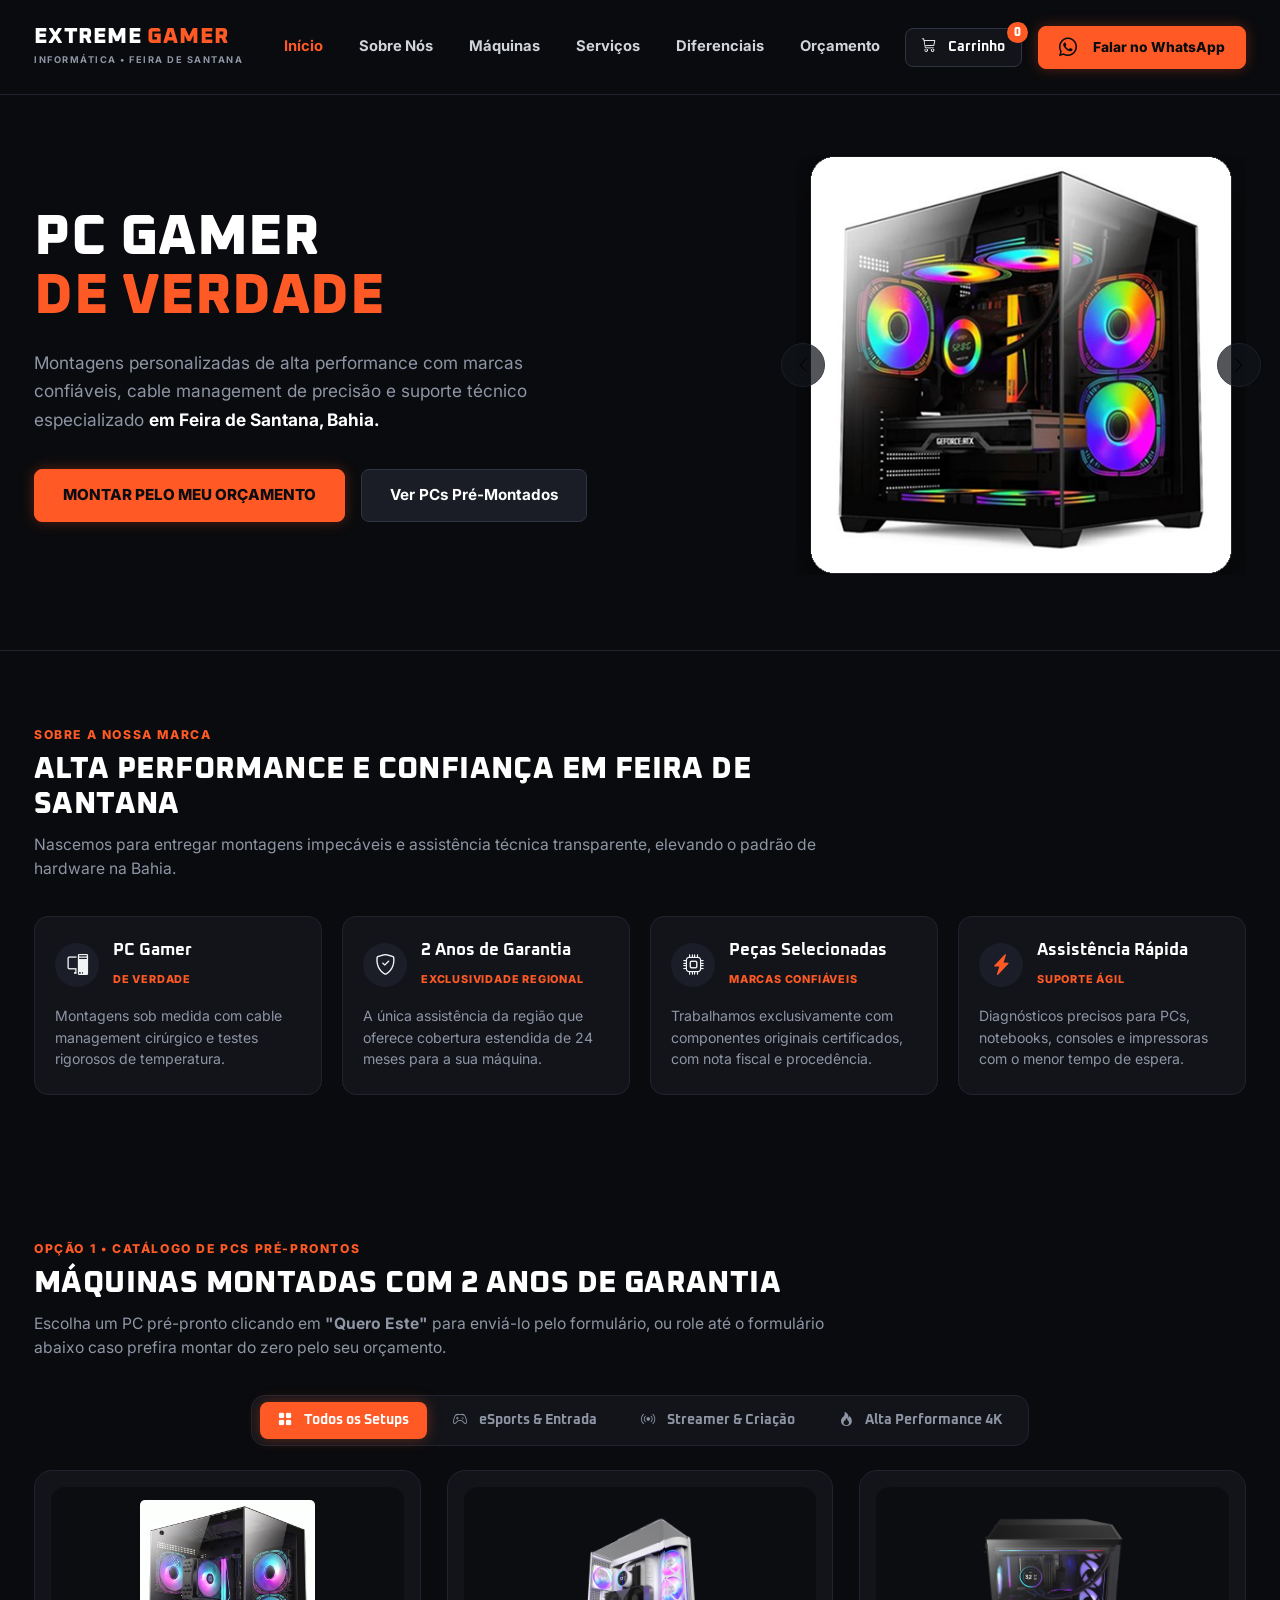
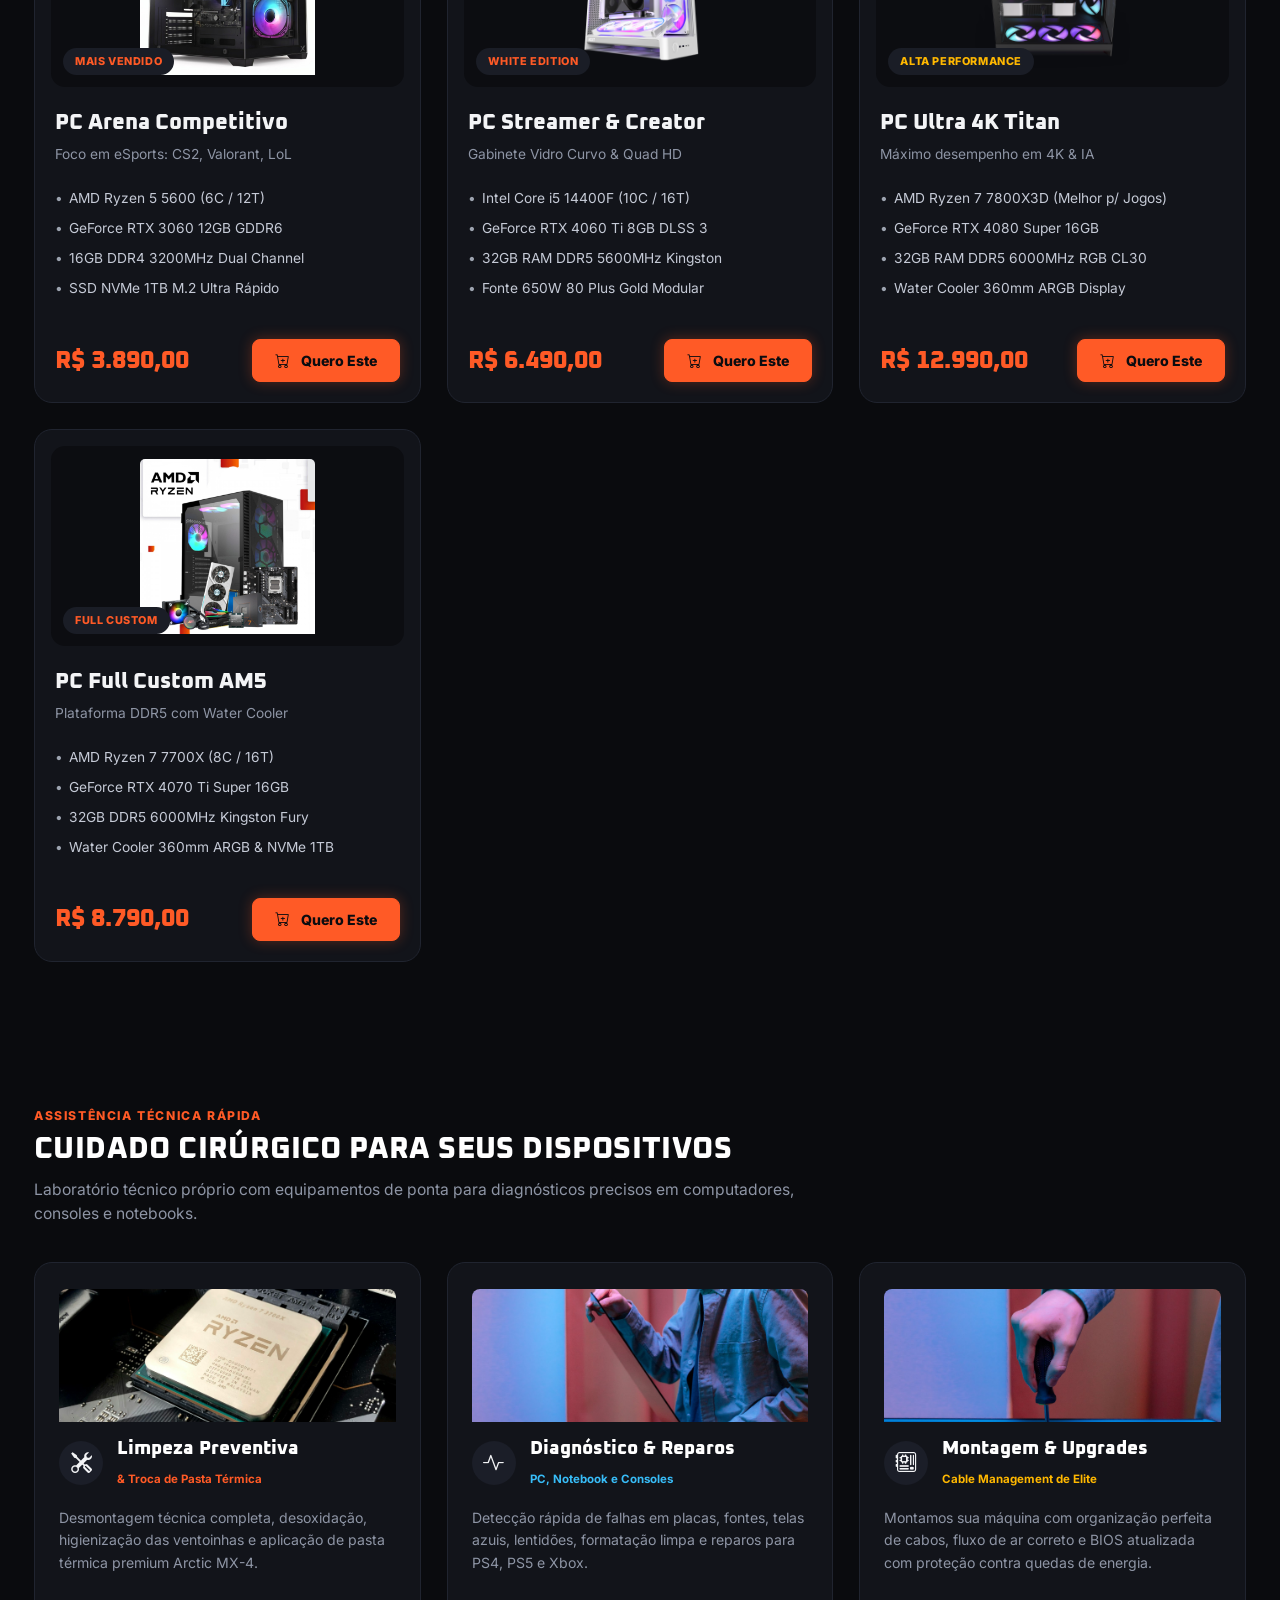
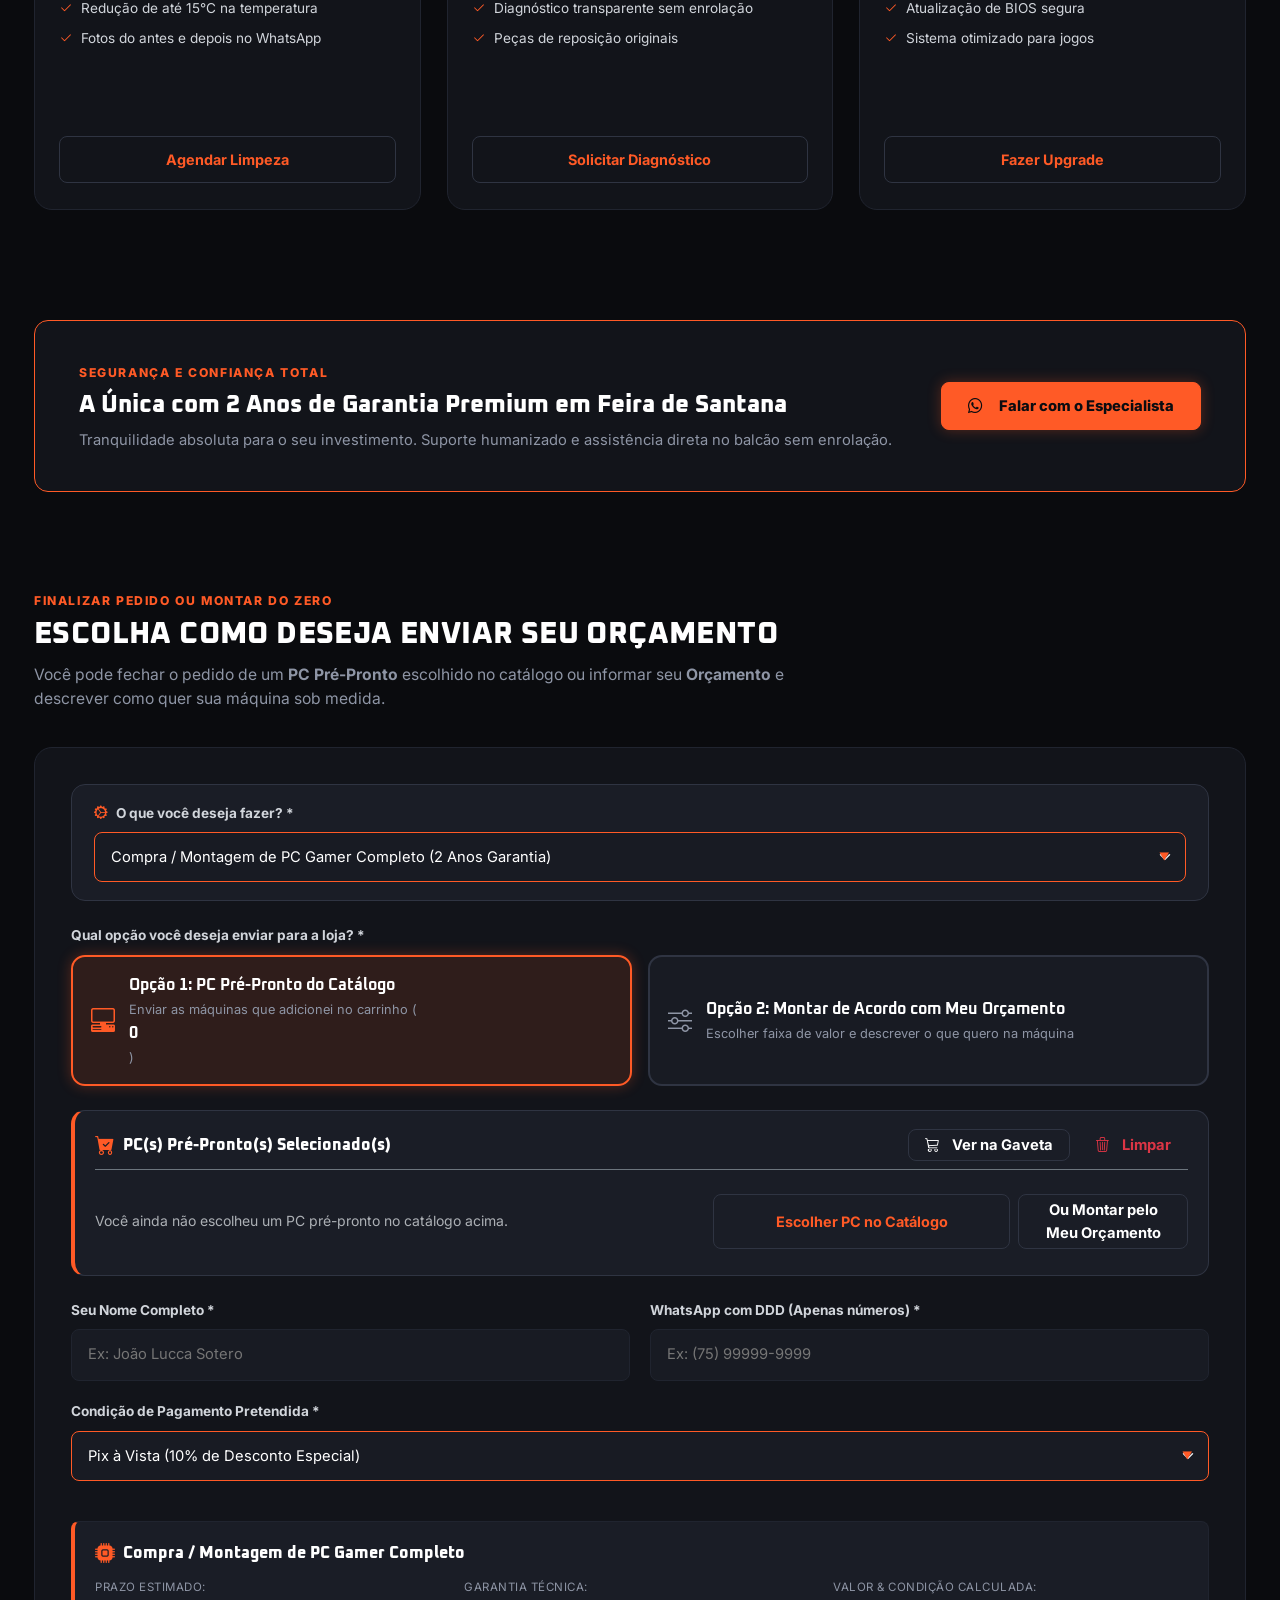
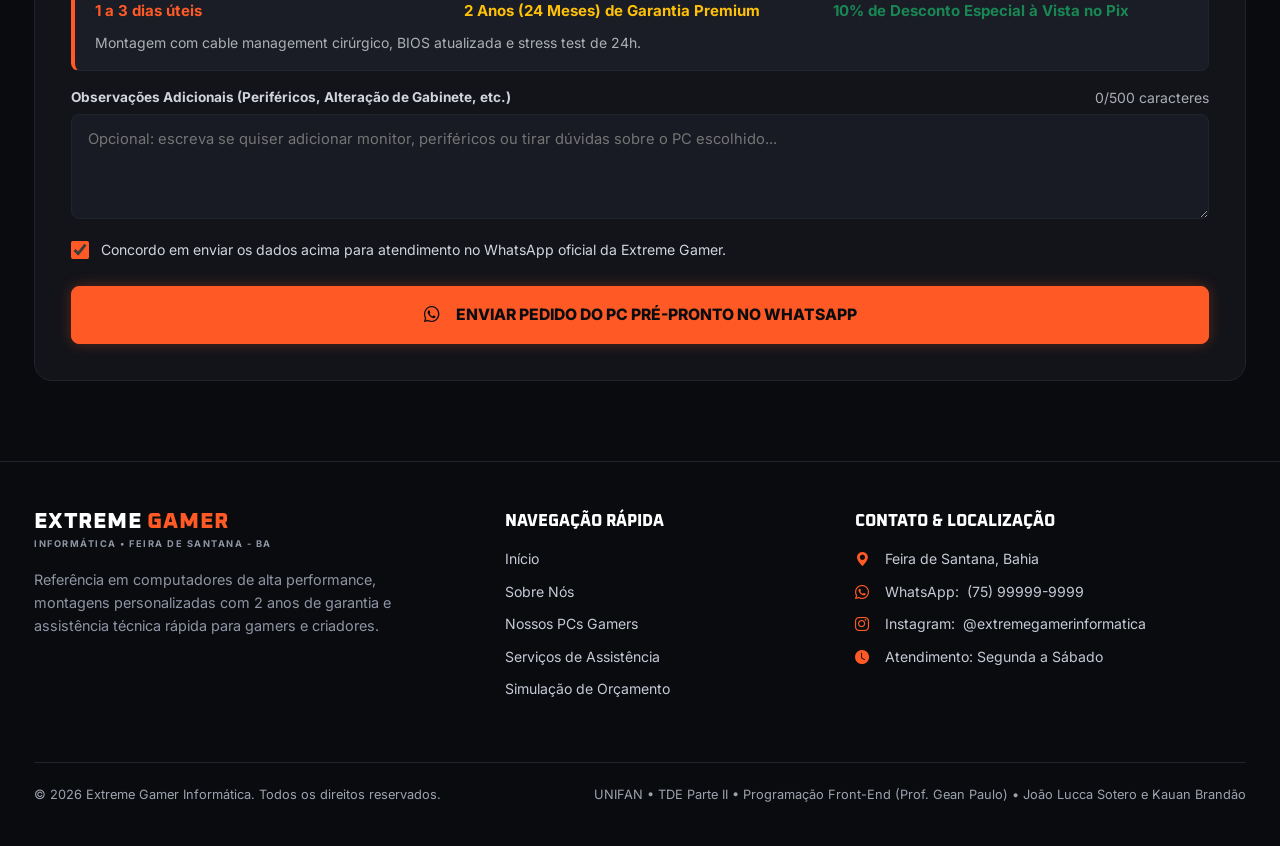
==== commit ff44b2f4: "fix: resolve problemas 1 a 8 de semantica, robustez e ux para apresentacao" ====
--- a/frontend/index.html
+++ b/frontend/index.html
@@ -504,23 +504,23 @@
 
         <div class="formulario-wrapper">
 
-          <!-- Campo Geral (Fora do Formulário): O que você deseja fazer? -->
-          <div id="grupo-tipo-servico" class="bloco-servico-externo mb-4">
-            <label for="campo-servico" class="form-label d-flex align-items-center gap-2 mb-2">
-              <i class="bi bi-gear-wide-connected text-orange" aria-hidden="true"></i>
-              <span>O que você deseja fazer? *</span>
-            </label>
-            <div class="select-wrapper">
-              <select id="campo-servico" name="servico" class="form-select foco-laranja" required form="form-orcamento">
-                <option value="pc-completo" selected>Compra / Montagem de PC Gamer Completo (2 Anos Garantia)</option>
-                <option value="upgrade">Upgrade de Peças (Placa de Vídeo, RAM, SSD, Fonte)</option>
-                <option value="limpeza">Limpeza Preventiva &amp; Troca de Pasta Térmica</option>
-                <option value="diagnostico">Diagnóstico &amp; Conserto (PC, Notebook ou Console)</option>
-              </select>
-            </div>
-          </div>
-
           <form id="form-orcamento" class="form-estilizado">
+
+            <!-- Campo 1: O que você deseja fazer? (Integrado ao topo do formulário) -->
+            <div id="grupo-tipo-servico" class="bloco-servico-interno mb-4">
+              <label for="campo-servico" class="form-label d-flex align-items-center gap-2 mb-2">
+                <i class="bi bi-gear-wide-connected text-orange" aria-hidden="true"></i>
+                <span>O que você deseja fazer? *</span>
+              </label>
+              <div class="select-wrapper">
+                <select id="campo-servico" name="servico" class="form-select foco-laranja" required>
+                  <option value="pc-completo" selected>Compra / Montagem de PC Gamer Completo (2 Anos Garantia)</option>
+                  <option value="upgrade">Upgrade de Peças (Placa de Vídeo, RAM, SSD, Fonte)</option>
+                  <option value="limpeza">Limpeza Preventiva &amp; Troca de Pasta Térmica</option>
+                  <option value="diagnostico">Diagnóstico &amp; Conserto (PC, Notebook ou Console)</option>
+                </select>
+              </div>
+            </div>
 
             <!-- SELETOR DAS 2 OPÇÕES DO FORMULÁRIO (Exclusivo da opção Montar PC) -->
             <div id="seletor-modo-pc" class="seletor-modo-wrapper mb-4">
@@ -607,7 +607,6 @@
                     <option value="4000-7000" selected>De R$ 4.000 a R$ 7.000</option>
                     <option value="7000-12000">De R$ 7.000 a R$ 12.000</option>
                     <option value="acima-12000">Acima de R$ 12.000 (Linha Entusiasta 4K)</option>
-                    <option value="apenas-manutencao">Apenas valor da manutenção / serviço técnico</option>
                   </select>
                 </div>
               </div>
--- a/frontend/style.css
+++ b/frontend/style.css
@@ -370,9 +370,9 @@
    6. FORMULÁRIO COM SELETOR DE 2 OPÇÕES (PRÉ-PRONTO VS ORÇAMENTO)
    -------------------------------------------------------------------------- */
 .secao-orcamento { padding: 30px 0 80px 0; }
-.bloco-servico-externo {
-  background-color: var(--bg-surface);
-  border: 1px solid var(--border-subtle);
+.bloco-servico-interno, .bloco-servico-externo {
+  background-color: var(--bg-surface-elevated);
+  border: 1px solid var(--border-button);
   border-radius: var(--radius-lg);
   padding: 18px 22px;
 }
